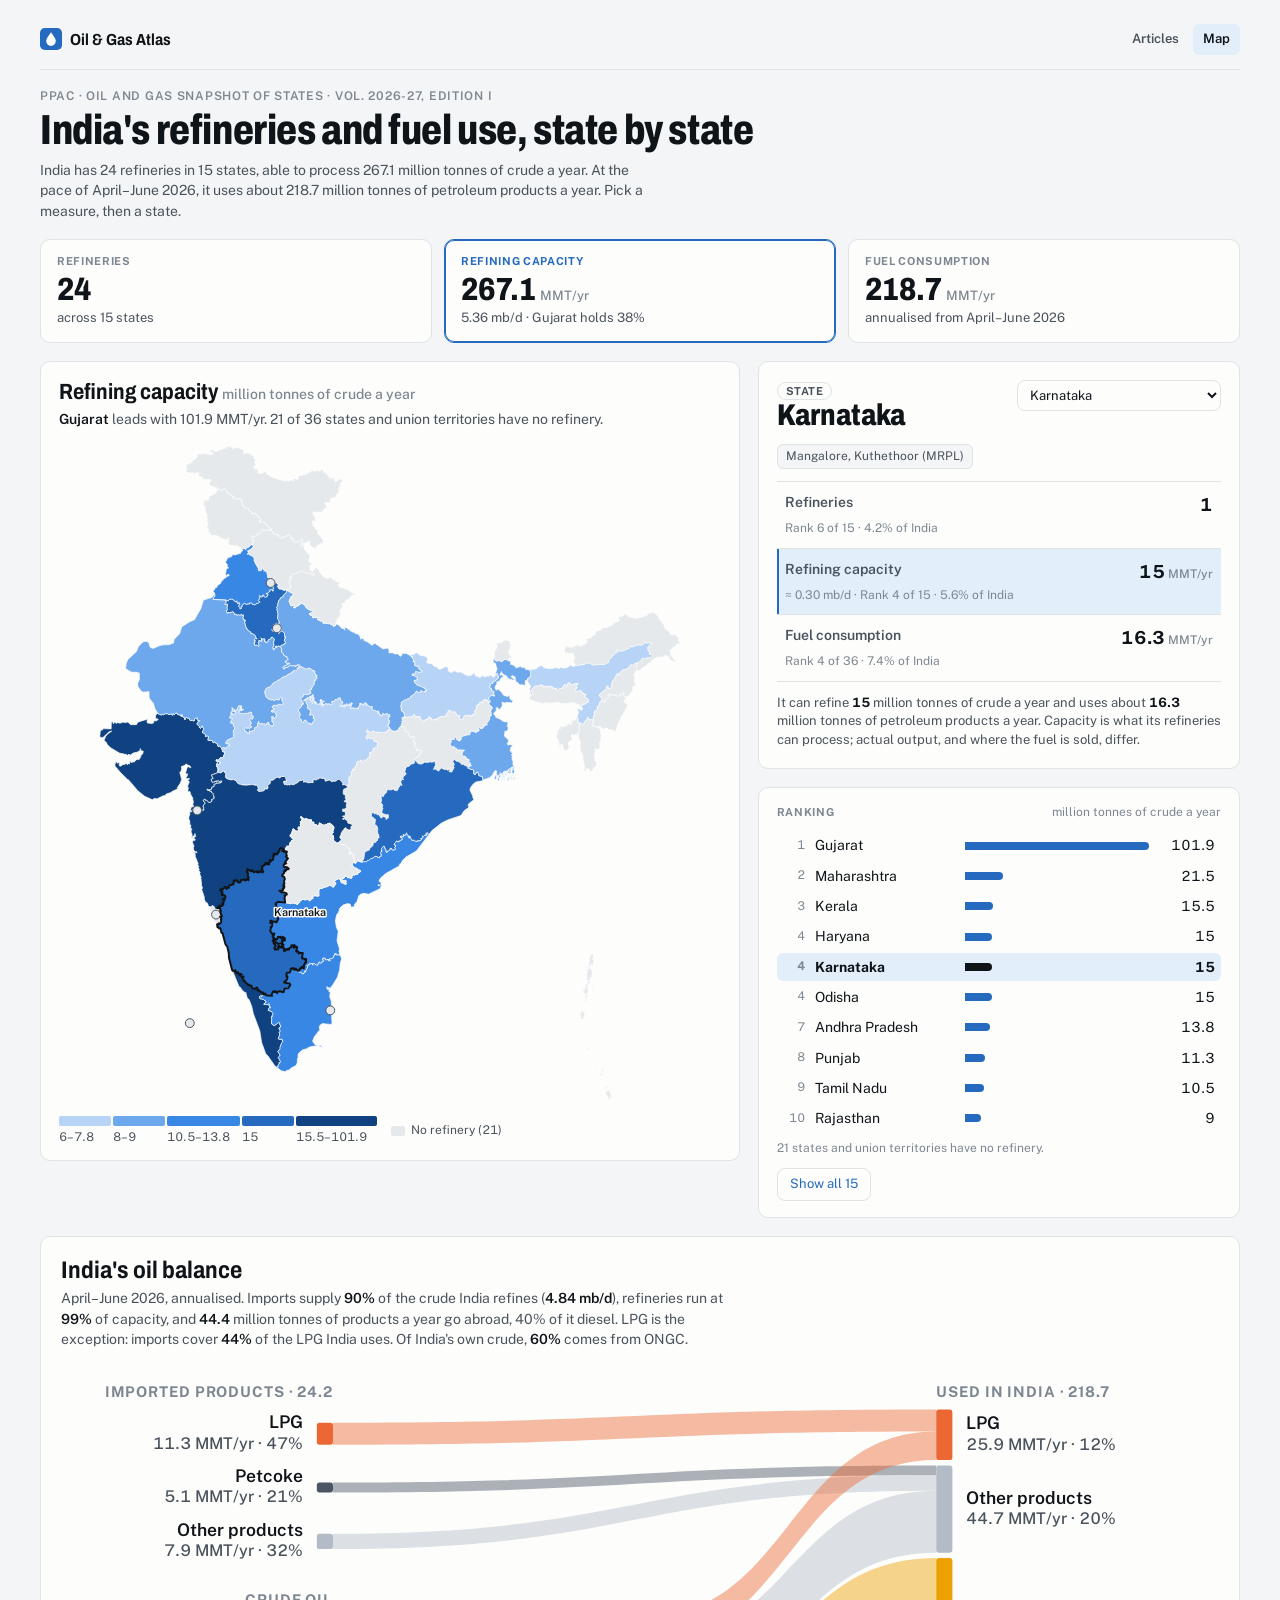
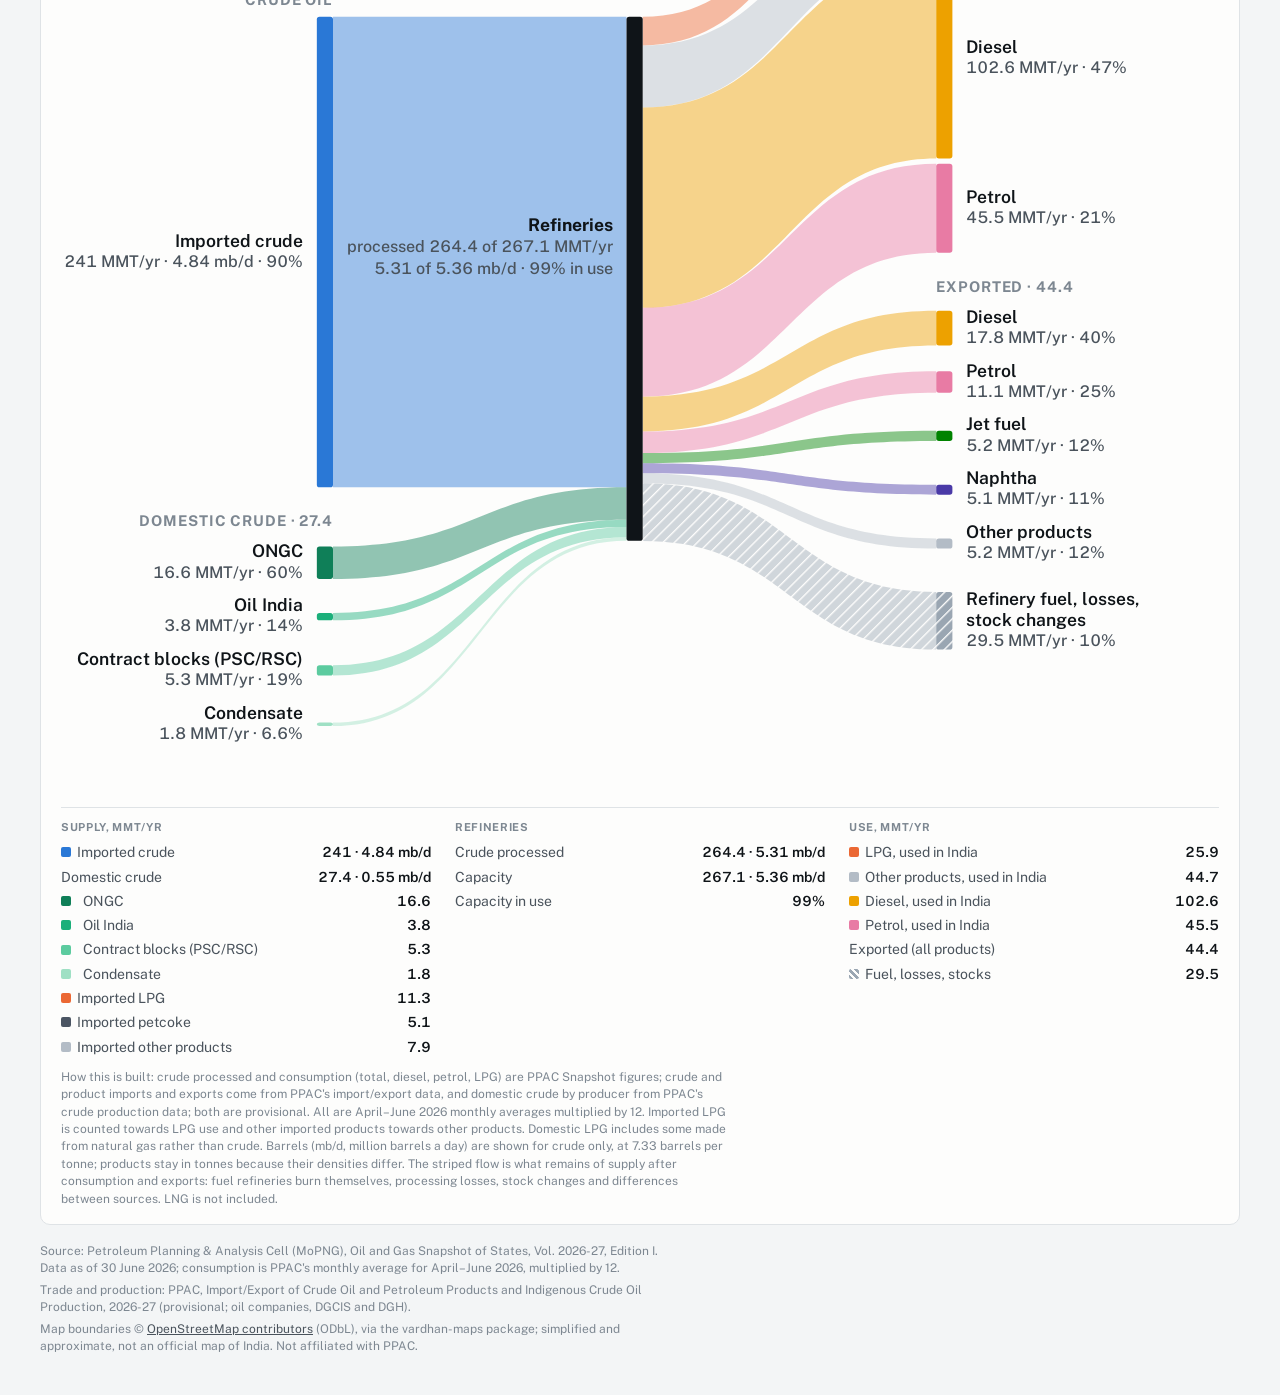
==== index.html @ 853ff4c4 "Menus show Articles and Map only; remove About page and full-page links Co-Authored-By: Claude Opus " ====
<!doctype html>
<html lang="en">
<head>
<meta charset="utf-8">
<meta name="viewport" content="width=device-width, initial-scale=1, viewport-fit=cover">
<title>India Oil &amp; Gas Atlas</title>
<meta name="description" content="Where India refines its crude oil and where the fuel is used: refineries, refining capacity and petroleum consumption for every state, on one interactive map.">
<meta property="og:title" content="India Oil &amp; Gas Atlas">
<meta property="og:description" content="India's refineries, refining capacity and fuel consumption, state by state.">
<meta property="og:type" content="website">
<meta property="og:image" content="https://sand7888.github.io/india-oil-gas-atlas/images/card-atlas.png">
<meta name="twitter:card" content="summary_large_image">
<meta name="robots" content="noindex, nofollow">
<link rel="icon" href="data:image/svg+xml,%3Csvg xmlns='http://www.w3.org/2000/svg' viewBox='0 0 32 32'%3E%3Crect width='32' height='32' rx='7' fill='%23256abf'/%3E%3Cpath d='M16 6c-4 6-7 9.5-7 13a7 7 0 0 0 14 0c0-3.5-3-7-7-13z' fill='%23fff'/%3E%3C/svg%3E">
<link rel="preconnect" href="https://fonts.googleapis.com">
<link rel="preconnect" href="https://fonts.gstatic.com" crossorigin>
<link rel="stylesheet" href="https://fonts.googleapis.com/css2?family=Archivo:wdth,wght@75..100,500..800&family=Public+Sans:wght@400;500;600;700&display=swap">
<link rel="stylesheet" href="assets/site.css">
<style>
/* Layout: three measure tiles that switch the map; map on the left, state card and ranking on the right; one column on phones. */

.tiles { display: grid; grid-template-columns: repeat(3, minmax(0, 1fr)); gap: 12px; }
.tile { all: unset; box-sizing: border-box; cursor: pointer; display: flex; flex-direction: column; gap: 2px; padding: 14px 16px; background: var(--surface); border: 1px solid var(--line); border-radius: var(--radius); min-width: 0; transition: border-color .15s, box-shadow .15s; }
.tile:hover { border-color: var(--muted); }
.tile:focus-visible { outline: 2px solid var(--accent); outline-offset: 2px; }
.tile[aria-selected="true"] { border-color: var(--accent); box-shadow: inset 0 0 0 1px var(--accent); }
.tile .k { font-size: 11px; letter-spacing: .06em; text-transform: uppercase; color: var(--muted); font-weight: 700; }
.tile .v { font-family: var(--display); font-stretch: 85%; font-weight: 800; font-size: 32px; line-height: 1.1; color: var(--ink); }
.tile .v small { font-family: var(--body); font-size: 13px; font-weight: 500; color: var(--muted); margin-left: 4px; }
.tile .s { font-size: 13px; color: var(--ink-2); }
.tile[aria-selected="true"] .k { color: var(--accent); }
@media (max-width: 700px) {
  .tiles { gap: 8px; }
  .tile { padding: 10px; }
  .tile .k { font-size: 10px; letter-spacing: .04em; }
  .tile .v { font-size: 22px; }
  .tile .v small { display: block; margin: 0; font-size: 11px; }
  .tile .s { display: none; }
}

.grid { display: grid; gap: 18px; grid-template-columns: minmax(0, 1.45fr) minmax(0, 1fr); align-items: start; }
@media (max-width: 900px) { .grid { grid-template-columns: minmax(0, 1fr); } }
.side { display: flex; flex-direction: column; gap: 18px; min-width: 0; }
.card { background: var(--surface); border: 1px solid var(--line); border-radius: var(--radius); min-width: 0; }
.mapcard { padding: 18px 18px 14px; display: flex; flex-direction: column; gap: 10px; }

.maphead h2 { margin: 0; font-family: var(--display); font-stretch: 85%; font-weight: 700; font-size: 22px; line-height: 1.15; text-wrap: balance; }
.maphead .unit { color: var(--muted); font-family: var(--body); font-weight: 500; font-size: 14px; }
.maphead p { margin: 4px 0 0; color: var(--ink-2); }
.maphead p b { color: var(--ink); font-weight: 600; }

.mapwrap { position: relative; }
#map { display: block; width: 100%; height: auto; max-height: 74vh; margin: 0 auto; touch-action: manipulation; }
#map .st { stroke: var(--surface); stroke-width: .7; stroke-linejoin: round; cursor: pointer; transition: fill .25s; }
#map .st:focus { outline: none; }
#map .mk { stroke: var(--ink-2); stroke-width: 1; cursor: pointer; transition: fill .25s; }
#map .hit { fill: transparent; cursor: pointer; }
#map .hover { fill: none; stroke: var(--ink-2); stroke-width: 1.2; pointer-events: none; }
#map .sel { fill: none; stroke: var(--ink); stroke-width: 2; stroke-linejoin: round; pointer-events: none; }
#map .tag { font: 600 11px var(--body); fill: var(--ink); paint-order: stroke; stroke: var(--surface); stroke-width: 3px; stroke-linejoin: round; pointer-events: none; }
@media (prefers-reduced-motion: reduce) { #map .st, #map .mk, .bar i, .tile { transition: none !important; } }

.tip { position: absolute; z-index: 2; pointer-events: none; background: var(--surface); color: var(--ink); border: 1px solid var(--line); border-radius: 8px; padding: 8px 10px; box-shadow: 0 6px 20px rgba(0,0,0,.14); min-width: 150px; max-width: 250px; font-size: 13px; }
.tip b { display: block; font-weight: 700; }
.tip .v { font-size: 16px; font-weight: 600; font-variant-numeric: tabular-nums; }
.tip .v small { font-size: 12px; color: var(--muted); font-weight: 500; }
.tip .m { color: var(--ink-2); font-size: 12px; }

.legend { display: flex; flex-wrap: wrap; gap: 6px 14px; align-items: center; font-size: 12px; color: var(--ink-2); font-variant-numeric: tabular-nums; }
.legend .ramp { display: flex; gap: 2px; align-items: stretch; }
.legend .bin { display: flex; flex-direction: column; gap: 3px; min-width: 52px; flex: none; white-space: nowrap; }
.legend .bin span { padding-right: 10px; }
.legend .bin i, .legend .key i { display: block; height: 10px; border-radius: 2px; }
.legend .key { display: inline-flex; align-items: center; gap: 6px; }
.legend .key i { width: 14px; }

.statecard { padding: 18px; display: flex; flex-direction: column; gap: 12px; }
.statecard .top { display: flex; justify-content: space-between; align-items: flex-start; gap: 10px; }
.statecard h2 { margin: 0; font-family: var(--display); font-stretch: 80%; font-weight: 800; font-size: 30px; line-height: 1.05; text-wrap: balance; min-width: 0; }
.statecard select { font: inherit; font-size: 13px; color: var(--ink); background: var(--surface); border: 1px solid var(--line); border-radius: 8px; padding: 6px 8px; max-width: 46%; }
.statecard select:focus-visible { outline: 2px solid var(--accent); outline-offset: 2px; }
.chip { align-self: flex-start; font-size: 11px; font-weight: 700; letter-spacing: .05em; text-transform: uppercase; color: var(--ink-2); border: 1px solid var(--line); border-radius: 999px; padding: 2px 8px; }
.stats { display: flex; flex-direction: column; border-top: 1px solid var(--line); }
.stat { all: unset; box-sizing: border-box; cursor: pointer; display: grid; grid-template-columns: minmax(0, 1fr) auto; gap: 2px 12px; padding: 10px 8px; border-bottom: 1px solid var(--line); }
.stat:hover { background: var(--accent-soft); }
.stat:focus-visible { outline: 2px solid var(--accent); }
.stat.cur { background: var(--accent-soft); box-shadow: inset 2px 0 0 var(--accent); }
.stat .k { color: var(--ink-2); font-weight: 600; }
.stat .v { text-align: right; font-weight: 700; font-size: 18px; font-variant-numeric: tabular-nums; }
.stat .v small { font-size: 12px; color: var(--muted); font-weight: 500; margin-left: 3px; }
.stat .m { grid-column: 1 / -1; color: var(--muted); font-size: 12px; }
.refs { margin: 0; padding: 0; list-style: none; display: flex; flex-wrap: wrap; gap: 6px; }
.refs li { font-size: 12px; color: var(--ink-2); background: var(--bg); border: 1px solid var(--line); border-radius: 6px; padding: 3px 8px; }
.compare { margin: 0; color: var(--ink-2); font-size: 13px; }
.compare b { color: var(--ink); font-variant-numeric: tabular-nums; }

.rankcard { padding: 16px 18px; }
.rankcard h3 { margin: 0; font-size: 11px; letter-spacing: .06em; text-transform: uppercase; color: var(--muted); font-weight: 700; }
.rankhead { display: flex; justify-content: space-between; align-items: baseline; gap: 12px; margin-bottom: 10px; }
.rankhead span { font-size: 12px; color: var(--muted); }
#rank { list-style: none; margin: 0; padding: 0; display: flex; flex-direction: column; gap: 2px; }
#rank button { all: unset; box-sizing: border-box; width: 100%; display: grid; grid-template-columns: 22px minmax(80px, 140px) minmax(0, 1fr) auto; gap: 10px; align-items: center; padding: 4px 6px; border-radius: 6px; cursor: pointer; font-variant-numeric: tabular-nums; }
#rank button:hover { background: var(--accent-soft); }
#rank button:focus-visible { outline: 2px solid var(--accent); }
#rank .n { color: var(--muted); font-size: 12px; text-align: right; }
#rank .nm { overflow: hidden; text-overflow: ellipsis; white-space: nowrap; }
#rank .val { text-align: right; min-width: 56px; }
#rank .bar { height: 8px; position: relative; }
#rank .bar i { position: absolute; left: 0; top: 0; bottom: 0; background: var(--accent); border-radius: 0 4px 4px 0; transition: width .3s; }
#rank .on { background: var(--accent-soft); font-weight: 700; }
#rank .on .bar i { background: var(--ink); }
.ranknote { margin: 8px 0 0; font-size: 12px; color: var(--muted); }
.more { margin-top: 10px; font: inherit; font-size: 13px; color: var(--accent); background: none; border: 1px solid var(--line); border-radius: 8px; padding: 6px 12px; cursor: pointer; }
.more:hover { background: var(--accent-soft); }
html.static .grid { grid-template-columns: minmax(0, 1.5fr) minmax(0, 1fr); }
html.static #map { max-height: 640px; }
/* Images carry the chart only; the explanation goes in the post. */
html.static .balnums, html.static .balnote, html.static #ballead, html.static #msub, html.static .ranknote { display: none !important; }

.balance { padding: 20px 20px 16px; display: flex; flex-direction: column; gap: 12px; }
.balance h2 { margin: 0; font-family: var(--display); font-stretch: 85%; font-weight: 700; font-size: 24px; line-height: 1.15; text-wrap: balance; }
.balance .lead { margin: 4px 0 0; color: var(--ink-2); max-width: 75ch; }
.balance .lead b { color: var(--ink); font-weight: 600; }
.sankeywrap { position: relative; overflow-x: auto; -webkit-overflow-scrolling: touch; }
#sankey { display: block; width: 100%; min-width: 760px; height: auto; }
#sankey .link { fill-opacity: var(--link-op); transition: fill-opacity .15s; cursor: default; }
#sankey .link.dim { fill-opacity: .12; }
#sankey .link.on { fill-opacity: .85; }
#sankey .lbl { font: 600 13px var(--body); fill: var(--ink); }
#sankey .val { font: 500 12px var(--body); fill: var(--ink-2); font-variant-numeric: tabular-nums; }
#sankey .ref { font: 700 13px var(--body); fill: var(--ink); }
#sankey .grp { font: 700 11px var(--body); letter-spacing: .06em; fill: var(--muted); text-transform: uppercase; }
@media (prefers-reduced-motion: reduce) { #sankey .link { transition: none; } }
.scrollhint { display: none; font-size: 12px; color: var(--muted); margin: 0; }
@media (max-width: 720px) { .scrollhint { display: block; } }
.balnums { display: grid; grid-template-columns: repeat(3, minmax(0, 1fr)); gap: 12px 24px; margin: 0; padding-top: 12px; border-top: 1px solid var(--line); }
@media (max-width: 700px) { .balnums { grid-template-columns: minmax(0, 1fr); } }
.balnums h3 { margin: 0 0 6px; font-size: 11px; letter-spacing: .06em; text-transform: uppercase; color: var(--muted); font-weight: 700; }
.balnums dl { margin: 0; display: grid; grid-template-columns: minmax(0, 1fr) auto; gap: 4px 12px; font-variant-numeric: tabular-nums; }
.balnums dt { color: var(--ink-2); display: flex; align-items: center; gap: 6px; }
.balnums dt i { width: 10px; height: 10px; border-radius: 2px; flex: none; }
.balnums dt i.striped { background: repeating-linear-gradient(45deg, var(--flow) 0 3px, var(--surface) 3px 5px); }
.balnums dd { margin: 0; text-align: right; font-weight: 600; }
.balnote { margin: 0; font-size: 12px; color: var(--muted); max-width: 95ch; }
</style>
</head>
<body>
<div class="page">
  <nav class="site-nav" aria-label="Site">
    <a class="brand" href="./"><svg viewBox="0 0 32 32" aria-hidden="true"><rect width="32" height="32" rx="7" fill="var(--accent)"/><path d="M16 6c-4 6-7 9.5-7 13a7 7 0 0 0 14 0c0-3.5-3-7-7-13z" fill="var(--surface)"/></svg>Oil &amp; Gas Atlas</a>
    <div class="links"><a href="posts/">Articles</a><a href="./" aria-current="page">Map</a></div>
  </nav>

  <header>
    <p class="eyebrow">PPAC · Oil and Gas Snapshot of States · Vol. 2026-27, Edition I</p>
    <h1>India's refineries and fuel use, state by state</h1>
    <p class="lede" id="lede"></p>
  </header>

  <div class="tiles" role="tablist" aria-label="Measure" id="tiles" data-embed="map-tiles"></div>

  <div class="grid">
    <section class="card mapcard" aria-label="Map" data-embed="map">
      <div class="maphead"><h2 id="mtitle"></h2><p id="msub"></p></div>
      <div class="mapwrap" id="mapwrap">
        <svg id="map" role="img" aria-label="Map of India by state"></svg>
        <div class="tip" id="tip" hidden></div>
      </div>
      <div class="legend" id="legend"></div>
    </section>

    <div class="side">
      <section class="card statecard" id="statecard" aria-live="polite"></section>
      <section class="card rankcard" aria-label="Ranking" data-embed="map">
        <div class="rankhead"><h3>Ranking</h3><span id="rankunit"></span></div>
        <ol id="rank"></ol>
        <p class="ranknote" id="ranknote" hidden></p>
        <button class="more" id="more" type="button"></button>
      </section>
    </div>
  </div>

  <section class="card balance" aria-labelledby="bal-h" data-embed="balance">
    <div>
      <h2 id="bal-h">India's oil balance</h2>
      <p class="lead" id="ballead"></p>
    </div>
    <p class="scrollhint">Swipe sideways to see the whole chart.</p>
    <div class="sankeywrap" id="sankeywrap">
      <svg id="sankey" role="img" aria-labelledby="bal-h ballead"></svg>
      <div class="tip" id="stip" hidden></div>
    </div>
    <div class="balnums" id="balnums"></div>
    <p class="balnote" id="balnote"></p>
  </section>

  <footer>
    <span id="src"></span>
    <span id="tradesrc"></span>
    <span>Map boundaries © <a href="https://www.openstreetmap.org/copyright" target="_blank" rel="noopener">OpenStreetMap contributors</a> (ODbL), via the vardhan-maps package; simplified and approximate, not an official map of India. Not affiliated with PPAC.</span>
  </footer>
</div>

<script src="assets/embed.js"></script>
<script>
const DATA = {"edition":{"label":"Vol. 2026-27, Edition I","period":"April\u2013June 2026","asOf":"30 June 2026"},"regions":{"India":{"level":"Country","values":{"2.01":24.0,"2.02":267.1,"6.05":18228.1}},"Andhra Pradesh":{"level":"State","values":{"2.01":2.0,"2.02":13.8,"6.05":718.7}},"Arunachal Pradesh":{"level":"State","values":{"2.01":0.0,"2.02":0.0,"6.05":34.7}},"Assam":{"level":"State","values":{"2.01":4.0,"2.02":7.6,"6.05":241.0}},"Bihar":{"level":"State","values":{"2.01":1.0,"2.02":6.0,"6.05":554.0}},"Chhattisgarh":{"level":"State","values":{"2.01":0.0,"2.02":0.0,"6.05":376.6}},"Goa":{"level":"State","values":{"2.01":0.0,"2.02":0.0,"6.05":64.7}},"Gujarat":{"level":"State","values":{"2.01":4.0,"2.02":101.9,"6.05":2105.7}},"Haryana":{"level":"State","values":{"2.01":1.0,"2.02":15.0,"6.05":844.9}},"Himachal Pradesh":{"level":"State","values":{"2.01":0.0,"2.02":0.0,"6.05":163.4}},"Jharkhand":{"level":"State","values":{"2.01":0.0,"2.02":0.0,"6.05":343.7}},"Karnataka":{"level":"State","values":{"2.01":1.0,"2.02":15.0,"6.05":1355.1}},"Kerala":{"level":"State","values":{"2.01":1.0,"2.02":15.5,"6.05":557.3}},"Madhya Pradesh":{"level":"State","values":{"2.01":1.0,"2.02":7.8,"6.05":847.1}},"Maharashtra":{"level":"State","values":{"2.01":2.0,"2.02":21.5,"6.05":2066.3}},"Manipur":{"level":"State","values":{"2.01":0.0,"2.02":0.0,"6.05":22.6}},"Meghalaya":{"level":"State","values":{"2.01":0.0,"2.02":0.0,"6.05":51.0}},"Mizoram":{"level":"State","values":{"2.01":0.0,"2.02":0.0,"6.05":20.1}},"Nagaland":{"level":"State","values":{"2.01":0.0,"2.02":0.0,"6.05":19.2}},"Odisha":{"level":"State","values":{"2.01":1.0,"2.02":15.0,"6.05":629.6}},"Punjab":{"level":"State","values":{"2.01":1.0,"2.02":11.3,"6.05":625.1}},"Rajasthan":{"level":"State","values":{"2.01":1.0,"2.02":9.0,"6.05":993.1}},"Sikkim":{"level":"State","values":{"2.01":0.0,"2.02":0.0,"6.05":13.3}},"Tamil Nadu":{"level":"State","values":{"2.01":2.0,"2.02":10.5,"6.05":1314.1}},"Telangana":{"level":"State","values":{"2.01":0.0,"2.02":0.0,"6.05":669.9}},"Tripura":{"level":"State","values":{"2.01":0.0,"2.02":0.0,"6.05":21.2}},"Uttar Pradesh":{"level":"State","values":{"2.01":1.0,"2.02":8.0,"6.05":1882.9}},"Uttarakhand":{"level":"State","values":{"2.01":0.0,"2.02":0.0,"6.05":173.7}},"West Bengal":{"level":"State","values":{"2.01":1.0,"2.02":8.0,"6.05":769.4}},"Andaman & Nicobar Islands":{"level":"UT","values":{"2.01":0.0,"2.02":0.0,"6.05":20.4}},"Chandigarh":{"level":"UT","values":{"2.01":0.0,"2.02":0.0,"6.05":44.7}},"Delhi":{"level":"UT","values":{"2.01":0.0,"2.02":0.0,"6.05":396.5}},"Dadra & Nagar Haveli and Daman & Diu":{"level":"UT","values":{"2.01":0.0,"2.02":0.0,"6.05":38.0}},"Jammu & Kashmir":{"level":"UT","values":{"2.01":0.0,"2.02":0.0,"6.05":151.4}},"Ladakh":{"level":"UT","values":{"2.01":0.0,"2.02":0.0,"6.05":19.3}},"Lakshadweep":{"level":"UT","values":{"2.01":0.0,"2.02":0.0,"6.05":1.9}},"Puducherry":{"level":"UT","values":{"2.01":0.0,"2.02":0.0,"6.05":77.3}}},"refineries":{"Andhra Pradesh":["Vizag (HPCL)","Tatipaka (ONGC)"],"Assam":["Numaligarh","Guwahati (IOCL)","Bongaigaon (IOCL)","Digboi (IOCL)"],"Bihar":["Barauni (IOCL)"],"Gujarat":["Jamnagar DTA (RIL)","Jamnagar SEZ (RIL)","Jawahar Nagar, Koyali (IOCL)","Vadinar (NEL)"],"Haryana":["Panipat (IOCL)"],"Karnataka":["Mangalore, Kuthethoor (MRPL)"],"Kerala":["Kochi (BPCL)"],"Madhya Pradesh":["Bina (BPCL)"],"Maharashtra":["BPCL refinery","HPCL refinery"],"Odisha":["Paradeep (IOCL)"],"Punjab":["Guru Gobind Singh (HMEL)"],"Rajasthan":["Barmer (HPCL)"],"Tamil Nadu":["Chennai (CPCL)","Muttam Narimanam (CPCL)"],"Uttar Pradesh":["Mathura (IOCL)"],"West Bengal":["Haldia (IOCL)"]},"balance":{"bblPerTonne":7.33,"crudeImports":241.0,"domesticCrude":27.4,"domestic":[{"id":"d1","label":"ONGC","v":16.57},{"id":"d2","label":"Oil India","v":3.78},{"id":"d3","label":"Contract blocks (PSC/RSC)","v":5.25},{"id":"d4","label":"Condensate","v":1.8}],"processed":264.35,"capacity":267.1,"productImports":24.2,"productExports":44.37,"consumption":218.74,"other":29.49,"imports":[{"id":"lpg","label":"LPG","v":11.28},{"id":"petcoke","label":"Petcoke","v":5.07},{"id":"other","label":"Other products","v":7.85}],"used":[{"id":"lpg","label":"LPG","v":25.92,"fromImports":11.28},{"id":"other","label":"Other products","v":44.69,"fromImports":12.91},{"id":"diesel","label":"Diesel","v":102.62,"fromImports":0},{"id":"petrol","label":"Petrol","v":45.51,"fromImports":0}],"exports":[{"id":"diesel","label":"Diesel","v":17.8},{"id":"petrol","label":"Petrol","v":11.08},{"id":"jet","label":"Jet fuel","v":5.24},{"id":"naphtha","label":"Naphtha","v":5.08},{"id":"other","label":"Other products","v":5.17}]}};
const GEO = {"w":600,"h":675,"states":[{"name":"Andaman & Nicobar Islands","code":"IN-AN","d":"M500.3,539.0L500.2,540.6L499.2,541.3L499.7,542.0L499.5,547.5L499.9,548.0L502.2,548.0L503.5,547.5L502.0,545.1L503.5,545.5L503.2,544.9L503.9,545.7L504.7,544.4L504.2,544.1L504.8,543.9L505.2,539.1L503.5,534.3L503.0,535.3L501.6,535.0L500.3,536.9L500.1,536.3ZM504.0,521.5L503.0,522.4L503.2,523.3L502.4,523.8L502.9,524.4L502.0,525.9L502.6,527.2L501.7,529.4L502.5,529.7L501.7,529.9L501.3,532.3L502.0,532.4L501.4,534.6L502.4,535.4L503.0,535.3L502.6,534.3L503.2,533.1L503.5,532.8L503.8,533.9L504.3,533.4L503.6,532.2L504.3,531.1L504.8,532.4L506.0,531.6L506.9,526.8L505.8,526.7L505.7,525.7L504.6,525.2L506.2,525.2L506.9,524.0L506.2,523.4L506.1,520.1L505.8,520.8L505.3,520.2L505.3,521.1L503.9,521.0ZM500.6,560.7L501.3,556.2L499.8,556.0L500.6,554.6L500.3,553.7L500.8,554.1L501.2,553.6L500.2,552.7L500.7,550.7L499.6,551.0L499.5,549.3L498.0,552.3L497.7,557.4L496.7,555.7L495.8,557.9L496.5,558.6L496.7,561.2L497.3,560.8L497.7,562.6L498.4,562.5L497.7,562.9L497.9,564.1L498.4,563.9L498.4,565.0L499.7,566.0L500.7,561.9L499.9,561.5L499.3,563.3L498.7,562.2L499.7,561.8L499.4,560.6L500.3,561.3ZM522.7,659.2L522.6,658.6L521.4,659.6L519.4,659.8L518.8,661.2L519.2,661.4L518.9,663.7L519.7,663.6L520.7,665.8L521.5,666.0L521.2,666.9L522.2,669.2L522.7,667.9L523.7,668.0L523.6,666.0L524.6,664.9L523.4,662.0L523.3,659.4ZM494.6,579.4L493.8,581.0L492.9,581.2L493.9,584.9L493.1,586.5L495.8,587.1L496.9,585.7L496.4,584.6L497.5,583.4L497.3,581.1L495.9,578.7ZM500.6,552.9L501.4,552.8L502.5,550.3L503.1,550.3L503.0,548.0L501.0,547.7L501.2,548.3L500.5,548.6ZM512.2,643.7L512.7,642.9L512.7,644.4L515.1,644.4L513.2,641.5L512.1,642.1ZM520.7,656.0L519.9,654.2L519.9,655.6L518.3,655.8L518.6,658.6ZM501.0,617.4L502.2,616.6L501.0,614.6L500.9,615.4L500.0,615.5L499.9,616.7L500.2,617.4ZM515.7,638.4L516.5,637.8L516.0,636.9L514.8,638.2L515.3,640.9L515.9,640.1L516.4,640.5L515.3,641.1L515.6,642.1L516.7,640.4ZM497.3,568.2L497.6,568.9L499.3,568.3L498.5,567.6L499.2,566.9L498.2,565.1L498.0,567.5ZM500.0,534.9L499.9,533.2L499.4,532.9L498.9,533.6L498.9,537.5ZM506.6,556.8L505.7,554.2L504.9,553.5L504.1,554.7L505.6,555.7L506.2,557.1ZM509.7,637.4L508.1,636.0L508.4,634.5L507.6,634.5L507.7,636.8L509.3,637.8ZM507.3,552.6L506.9,550.0L506.3,551.7ZM490.7,565.1L490.9,563.7L489.7,563.4L489.6,564.7ZM516.2,642.8L517.2,643.6L516.9,641.5L516.7,642.3L516.3,641.5L515.7,642.2ZM506.4,553.5L506.1,550.9L505.6,552.2Z","c":[510.4,593.6],"area":270.1},{"name":"Andhra Pradesh","code":"IN-AP","d":"M311.3,429.0L313.5,425.5L316.5,422.6L327.0,416.5L339.8,399.8L338.6,399.0L338.8,398.1L336.4,398.6L337.9,399.9L336.3,401.0L336.2,399.9L334.8,400.5L334.1,401.8L332.9,401.1L333.5,402.1L333.3,403.3L332.1,403.6L332.3,404.2L331.7,403.8L332.0,404.6L331.2,403.9L331.4,405.9L326.2,406.9L325.2,405.6L322.3,405.6L320.3,401.1L319.3,401.8L320.2,403.4L319.5,403.2L318.6,401.4L319.0,401.1L318.4,401.0L316.9,398.0L316.1,400.3L315.4,399.8L315.1,401.3L313.7,399.5L313.6,402.5L312.4,401.3L310.6,401.6L310.9,403.0L311.4,402.2L312.1,403.0L311.4,402.8L312.7,404.3L312.5,405.0L310.0,406.0L309.8,406.7L308.8,406.5L308.6,407.4L307.1,406.2L304.6,409.3L304.3,410.1L305.4,410.3L305.2,411.5L306.2,411.5L304.7,413.4L305.7,414.0L305.4,415.1L303.1,415.6L302.1,415.2L302.2,414.1L300.4,413.6L299.8,416.0L297.1,416.8L297.0,418.2L295.9,416.5L296.7,415.5L295.1,414.6L295.5,413.6L294.6,413.2L294.9,412.2L293.9,411.4L291.5,414.2L291.9,415.4L291.0,416.3L292.0,416.2L292.1,416.9L291.1,417.3L290.5,418.9L291.7,420.2L291.0,420.2L291.1,422.1L289.7,422.2L289.5,423.5L287.8,423.0L287.6,422.3L284.8,421.9L283.4,423.4L280.4,424.4L278.6,426.1L277.5,425.9L276.5,427.3L274.0,427.5L273.6,426.9L271.9,427.9L267.3,426.6L265.8,427.5L266.2,428.4L265.2,429.2L263.5,428.2L262.0,428.8L262.3,431.0L261.2,432.1L263.4,432.2L264.5,433.9L266.0,434.2L266.6,433.7L267.0,435.1L270.3,436.3L270.6,437.1L269.6,438.3L267.9,438.2L267.5,440.2L265.2,440.3L264.7,441.1L262.4,440.5L262.5,441.8L261.6,441.7L261.6,443.7L260.9,444.4L258.8,443.5L257.1,443.7L257.4,443.1L255.6,441.9L254.3,442.6L253.3,444.6L252.2,443.3L251.7,443.8L252.1,444.9L251.2,445.8L253.9,446.8L254.7,446.1L256.1,447.0L255.3,448.9L256.3,449.8L255.4,450.3L253.3,449.7L251.7,448.2L252.1,448.6L251.6,449.3L250.4,447.9L249.8,445.3L248.2,445.0L247.9,444.3L246.8,445.5L245.0,445.9L244.3,447.1L243.9,448.2L244.9,448.5L245.3,449.7L243.2,453.1L242.1,453.2L241.5,451.9L240.2,452.0L239.4,451.1L236.6,452.7L232.8,453.6L232.2,454.4L229.0,454.7L228.1,456.5L228.2,462.1L227.0,462.5L224.0,461.8L221.9,463.1L222.2,464.8L221.7,465.2L221.2,464.0L220.5,463.9L220.6,465.4L219.5,466.7L218.5,466.9L216.3,465.2L214.8,466.2L211.9,465.5L210.0,466.8L208.9,466.6L208.8,468.5L207.4,469.1L207.2,470.2L206.4,470.7L205.4,470.6L204.3,469.1L203.9,470.1L201.5,469.2L199.7,469.9L188.6,467.9L185.0,469.1L184.1,470.7L184.9,470.9L184.5,472.8L186.2,474.4L186.0,475.2L185.2,474.6L184.2,475.1L184.2,478.0L183.1,478.1L184.8,481.8L185.8,481.7L186.9,483.1L186.1,484.0L187.0,485.2L185.2,488.9L184.5,488.8L184.6,488.3L181.1,488.3L180.3,487.2L179.1,487.3L178.9,489.5L180.9,489.7L180.9,490.3L180.6,493.1L179.2,493.7L179.6,494.6L178.8,497.7L180.9,500.5L183.1,500.2L182.4,502.1L181.9,501.7L181.3,502.3L181.2,503.3L182.7,504.4L182.0,504.9L182.4,505.5L185.6,506.1L186.4,503.4L188.5,503.9L189.3,503.4L189.3,504.7L190.9,504.8L191.5,506.5L192.0,505.9L191.1,504.1L191.8,503.5L192.6,504.7L193.6,504.8L194.0,506.9L193.7,507.4L191.5,507.0L190.6,508.0L190.6,508.6L191.6,508.2L190.2,510.2L191.4,510.5L191.2,511.4L192.4,511.4L191.6,513.3L190.6,512.7L191.0,511.9L190.0,510.2L186.4,510.8L186.1,509.8L184.2,509.6L184.0,507.0L182.5,506.5L181.4,507.2L181.3,507.8L183.1,509.1L182.2,510.2L184.4,512.3L183.1,514.6L183.5,516.4L184.1,515.7L184.9,516.4L187.0,516.1L187.0,514.6L186.1,514.0L187.0,513.8L187.3,512.5L187.6,513.8L188.3,512.9L188.7,514.2L189.8,513.8L190.1,514.5L192.3,514.3L192.1,515.2L192.9,515.0L192.7,517.8L193.5,517.6L193.3,517.1L194.2,517.6L194.1,516.2L194.8,516.9L196.3,516.6L196.0,516.0L196.7,515.6L198.0,516.5L198.0,515.2L200.4,513.7L200.2,512.1L201.6,512.1L202.2,512.9L203.4,511.8L202.7,514.6L203.7,513.6L204.6,513.9L204.7,513.1L206.0,513.8L206.2,515.5L205.5,516.5L206.1,517.1L205.0,517.9L205.4,518.6L206.8,518.3L207.8,519.0L207.6,520.4L208.5,519.6L211.8,519.9L211.0,524.8L211.9,525.2L211.3,525.5L213.4,525.7L214.4,526.9L215.1,525.9L215.5,526.6L214.8,528.3L215.4,529.1L214.1,529.8L214.5,530.4L213.0,531.8L213.1,533.3L212.0,533.9L213.1,534.8L213.0,535.6L212.6,534.6L211.5,534.8L210.8,534.1L210.0,535.8L208.8,535.7L208.5,538.6L207.7,539.4L209.2,539.2L211.3,540.9L213.0,540.9L213.1,539.8L214.1,539.0L213.6,538.2L214.9,539.3L214.9,538.1L216.9,534.2L216.2,532.9L216.9,532.0L217.9,532.4L218.1,531.2L221.6,530.6L221.6,532.0L222.5,532.0L221.9,531.7L222.3,530.9L223.7,530.8L225.4,532.2L227.1,532.3L227.4,530.9L228.5,530.4L228.0,529.5L228.5,529.0L230.0,530.4L231.1,530.0L231.3,528.6L232.6,528.6L232.9,527.5L232.0,526.9L232.8,526.1L231.5,526.0L232.6,525.0L234.6,525.3L234.6,526.7L235.5,527.1L237.6,526.3L237.6,527.4L239.0,528.2L239.8,527.8L238.5,526.5L239.1,525.8L239.7,526.3L242.6,525.0L243.4,522.5L244.9,521.9L244.0,520.8L245.6,520.7L245.5,522.0L246.7,521.7L248.8,522.4L249.3,520.4L248.6,518.4L249.0,515.7L246.5,507.4L247.8,498.0L245.9,493.9L244.9,487.2L246.1,481.5L248.1,478.6L249.4,474.4L252.6,471.4L257.2,469.8L260.1,470.5L260.3,472.8L259.4,471.3L260.6,473.3L262.8,473.2L264.4,472.2L264.2,470.8L266.9,467.6L268.5,462.2L270.2,460.5L273.8,459.4L278.6,460.3L290.2,454.7L291.6,451.2L291.0,450.7L291.3,448.5L289.6,447.9L289.1,446.6L290.6,444.0L295.9,439.3L308.6,432.3L310.3,430.5L309.6,429.7L310.5,430.2Z","c":[246.5,470.9],"area":6055.6},{"name":"Arunachal Pradesh","code":"IN-AR","d":"M511.1,192.6L508.6,195.0L508.5,196.8L504.5,199.1L504.2,200.3L499.1,201.5L498.7,203.1L500.2,203.6L500.1,205.2L495.5,208.0L494.6,209.3L493.9,208.4L492.0,209.2L491.3,207.6L490.4,207.2L486.6,209.6L485.0,209.6L483.9,211.0L482.9,210.8L482.0,209.4L481.0,209.8L478.5,208.5L476.7,208.6L477.7,208.7L478.3,209.8L478.0,211.3L476.6,212.8L477.0,214.5L478.4,216.1L479.3,215.6L480.9,216.5L485.8,216.2L486.7,219.5L488.0,220.5L486.2,221.0L486.9,221.6L485.9,224.2L487.8,227.3L487.7,228.9L497.2,227.5L498.4,226.9L498.7,225.8L503.0,226.5L505.9,228.4L518.8,227.3L522.4,225.0L521.8,223.3L528.8,216.2L531.0,215.1L529.9,213.3L530.8,212.6L531.2,213.7L532.8,214.0L534.4,213.5L534.9,214.4L542.4,211.3L543.8,209.5L545.8,209.7L552.0,207.6L553.5,208.2L556.3,207.4L558.0,205.8L562.4,205.4L565.3,205.6L561.0,210.8L561.7,211.8L561.5,213.0L563.5,214.7L562.8,217.4L563.6,217.1L563.6,217.9L564.1,217.1L565.3,217.3L566.2,218.7L563.8,221.1L561.9,220.4L557.9,221.8L556.1,220.9L555.0,222.0L554.9,223.8L553.0,224.4L550.8,226.1L549.7,225.9L550.5,228.8L549.5,229.8L550.7,231.4L550.0,232.6L551.0,234.2L554.5,233.2L556.0,230.8L556.7,230.2L557.9,230.8L559.2,228.7L560.8,228.9L561.9,226.3L564.8,225.5L566.4,222.7L570.5,220.5L575.1,219.9L576.5,220.4L578.1,218.6L580.1,218.5L582.0,219.1L583.7,221.0L583.1,222.0L583.5,222.7L585.7,223.2L587.5,224.7L588.8,224.6L589.3,223.9L584.1,216.7L584.8,215.5L583.9,213.2L585.8,212.0L586.5,210.4L587.8,210.6L590.9,207.0L592.1,206.6L593.3,207.5L593.7,207.1L593.3,205.5L594.0,204.5L593.2,203.3L592.3,203.4L593.3,200.3L588.6,196.9L587.6,196.7L586.4,197.8L584.5,197.1L583.2,194.2L581.2,193.4L580.3,191.4L579.8,191.9L578.9,191.2L578.6,188.7L577.5,187.6L577.8,186.9L576.5,185.9L576.5,184.3L574.9,184.2L574.7,182.7L573.3,182.0L573.3,181.1L572.1,180.2L572.4,179.2L571.3,177.5L569.7,176.9L567.8,174.9L565.3,174.7L563.5,176.0L562.2,175.3L560.6,176.4L560.8,178.0L560.1,178.4L558.0,177.7L557.8,178.8L556.0,178.7L556.0,180.2L555.1,179.9L554.5,178.7L554.1,180.1L552.0,179.8L551.1,181.3L550.1,180.5L547.9,180.8L547.8,179.8L545.8,179.1L546.2,180.1L543.5,179.0L541.9,179.3L541.9,178.4L540.8,177.9L539.6,176.0L536.5,178.1L531.6,179.6L531.3,180.9L533.1,182.3L530.9,184.4L529.3,184.3L526.9,185.7L526.1,187.4L525.1,186.9L524.1,188.6L521.5,188.7L519.9,190.2L516.1,190.0L513.4,193.2L512.2,193.4Z","c":[544.0,206.9],"area":3356.6},{"name":"Assam","code":"IN-AS","d":"M439.6,245.1L441.1,246.6L440.6,247.7L441.3,247.5L441.6,248.7L441.8,248.2L442.6,248.9L441.7,249.7L442.9,249.7L441.5,252.5L442.8,256.8L442.2,260.2L442.7,258.3L445.6,257.1L443.0,254.1L443.9,254.0L444.1,252.3L445.2,252.0L445.3,251.1L447.5,249.4L450.7,249.4L453.2,248.2L455.2,248.6L455.9,249.6L455.5,250.8L456.9,249.4L457.7,249.8L457.6,250.7L459.6,249.5L460.6,250.5L461.4,249.5L462.9,249.6L463.6,250.4L464.2,249.7L464.6,251.0L465.9,250.9L465.4,252.4L469.3,251.6L468.9,253.3L469.8,254.5L472.1,252.0L476.0,251.3L474.9,251.2L477.0,247.8L478.0,248.0L478.2,249.3L477.6,249.9L478.8,250.6L479.8,249.5L480.0,247.2L481.9,245.9L483.0,246.4L482.8,247.6L483.8,248.6L488.9,246.8L491.1,247.0L488.5,249.7L488.5,250.4L490.0,250.5L488.5,252.5L488.6,255.6L493.2,253.9L494.4,254.6L495.6,256.9L496.6,256.9L497.0,258.2L498.6,257.4L498.4,258.7L496.8,260.2L497.5,260.1L497.6,261.3L498.6,260.9L501.2,263.1L500.8,265.0L501.6,265.6L498.8,266.5L498.0,267.9L496.0,267.3L496.3,268.2L495.1,268.1L493.9,270.5L493.9,271.1L494.9,271.1L494.5,271.7L495.3,271.5L495.2,273.4L493.5,273.7L491.4,272.2L490.1,272.5L491.4,276.1L489.8,281.2L491.0,283.7L489.8,286.8L493.9,286.7L493.9,288.0L494.8,289.2L496.2,288.3L496.5,286.8L497.7,286.7L497.9,285.0L499.6,283.9L500.7,280.8L502.1,284.0L503.7,283.2L504.7,283.7L506.4,283.2L506.7,279.7L507.7,279.5L507.0,279.1L507.7,277.4L507.0,276.8L507.8,274.5L508.6,275.0L509.4,274.6L510.8,271.2L510.5,270.0L512.2,268.3L513.3,265.1L515.0,263.7L514.8,260.9L513.4,260.3L512.1,258.4L519.7,251.9L519.7,250.1L521.0,249.1L521.6,252.7L522.4,251.6L523.2,251.9L525.2,250.4L524.7,248.4L525.7,244.7L527.8,241.5L529.2,241.1L529.1,239.1L530.8,236.7L531.4,236.2L532.1,238.5L533.6,237.0L533.8,235.1L535.1,234.7L534.9,234.0L536.5,233.1L537.6,233.3L537.7,232.4L538.2,232.9L541.0,231.7L544.3,227.8L546.1,228.4L549.7,225.9L550.8,226.1L553.0,224.4L554.9,223.8L555.0,222.0L556.1,220.9L557.9,221.8L561.9,220.4L563.8,221.1L566.2,218.7L565.3,217.3L564.1,217.1L563.6,217.9L563.6,217.1L562.8,217.4L563.5,214.7L561.7,213.5L561.7,211.8L560.9,210.9L565.4,205.6L558.0,205.8L556.3,207.4L553.5,208.2L552.0,207.6L545.8,209.7L543.8,209.5L542.4,211.3L534.9,214.4L534.4,213.5L532.8,214.0L531.2,213.7L530.8,212.6L529.9,213.3L531.0,215.1L528.8,216.2L521.8,223.3L522.4,225.0L517.4,227.7L512.1,227.5L505.9,228.4L503.0,226.5L498.7,225.8L498.4,226.9L497.2,227.5L487.7,228.9L486.6,229.9L483.3,228.4L479.2,230.8L475.3,231.2L473.5,230.2L472.1,231.4L467.3,230.5L466.4,231.4L459.6,231.7L456.2,230.6L453.6,228.7L452.3,228.8L451.2,229.9L449.3,230.2L449.0,231.7L444.6,232.7L442.4,232.4L442.6,238.6L441.8,239.8L442.3,240.1L440.2,241.4L440.3,242.1L439.5,241.7L439.9,242.6L439.2,242.9L439.8,243.3L439.2,243.7L439.8,243.9L439.1,244.3Z","c":[500.4,247.8],"area":3124.2},{"name":"Bihar","code":"IN-BR","d":"M357.0,229.5L351.3,232.3L348.8,231.9L348.1,230.8L348.4,229.5L345.0,229.8L345.8,229.1L343.9,228.5L343.8,227.5L341.0,226.2L340.4,226.7L337.4,225.6L338.3,221.9L337.0,219.3L330.4,218.2L329.5,216.7L328.6,217.0L327.4,215.3L326.4,215.3L325.0,217.2L321.7,217.3L321.2,219.6L323.1,219.9L322.5,221.0L324.3,222.8L323.4,224.7L325.1,224.5L324.4,225.1L325.4,225.7L325.1,228.0L325.7,229.1L327.3,229.1L327.8,230.3L328.9,229.4L329.6,229.8L329.3,232.3L330.6,232.1L331.1,233.6L332.7,233.8L332.9,234.8L329.9,235.4L326.2,234.5L325.4,236.8L322.6,237.1L322.6,238.7L324.8,238.7L326.1,240.1L328.0,240.4L327.8,243.2L326.9,242.8L326.2,243.7L324.8,243.3L324.6,244.7L325.5,246.3L327.9,248.0L327.8,248.8L328.6,248.5L330.4,249.7L331.6,249.4L333.0,250.9L335.2,251.2L335.1,252.2L337.0,253.0L336.6,253.7L337.2,254.4L335.7,254.2L335.7,255.5L335.3,254.5L334.5,255.6L333.6,254.7L332.6,255.1L332.3,254.1L331.2,254.1L331.0,255.7L330.0,255.9L328.6,255.7L327.5,254.4L326.5,254.6L326.1,256.4L320.7,260.2L321.3,260.8L319.9,261.9L318.4,261.7L317.4,262.9L315.2,263.5L311.5,266.0L311.7,267.6L310.8,270.0L311.4,270.3L312.2,275.1L314.2,276.1L314.4,278.0L315.3,278.6L314.4,280.7L318.7,281.2L321.9,280.6L323.1,280.2L324.6,278.1L326.6,281.8L327.4,280.5L328.0,281.2L328.2,280.1L329.6,280.7L330.4,280.0L331.0,281.5L330.4,282.4L333.1,284.4L333.0,285.0L334.6,285.0L334.4,286.0L335.9,283.3L337.8,283.7L338.2,282.3L340.6,280.6L341.3,281.1L341.3,282.3L342.3,282.1L342.6,284.1L346.2,282.8L346.4,284.1L348.1,283.0L347.8,282.2L349.1,282.1L350.4,280.8L352.4,280.6L352.0,280.1L355.1,280.8L356.2,279.1L358.0,279.6L357.6,277.2L358.8,276.4L359.4,274.3L362.0,274.6L363.9,276.2L365.8,275.2L365.4,276.0L366.4,275.9L367.3,277.0L367.2,278.9L368.2,279.5L369.0,278.8L369.9,279.6L371.2,279.4L370.2,282.0L373.6,284.2L375.1,280.5L376.9,278.9L378.2,279.8L380.3,278.7L380.8,279.7L382.4,279.7L383.1,280.3L383.6,277.9L385.8,278.9L386.3,274.2L388.0,272.8L387.7,269.9L389.6,267.8L390.8,268.4L391.4,265.5L394.4,266.1L394.7,263.6L395.7,264.2L396.6,262.7L397.1,263.5L398.7,263.5L399.1,264.7L401.5,265.2L402.1,264.2L400.2,261.9L400.7,260.5L401.4,260.8L403.5,258.6L406.4,259.8L405.3,257.4L405.9,255.1L403.0,253.5L403.2,252.5L402.7,252.2L403.2,251.7L401.5,251.3L401.1,250.0L401.7,250.0L402.0,247.7L403.5,246.7L404.6,246.8L404.4,245.4L406.4,244.7L410.8,240.8L409.6,240.2L410.4,239.3L409.4,238.0L408.6,237.8L409.5,236.3L407.6,237.2L407.0,236.7L406.8,238.9L405.5,240.5L403.5,239.4L402.7,237.9L401.9,238.9L400.8,238.2L400.1,239.6L398.4,239.0L397.0,240.2L394.1,238.9L392.2,239.6L391.7,240.9L390.2,240.3L390.1,239.5L388.1,239.7L386.7,238.6L386.2,235.7L385.1,236.9L383.4,237.2L382.7,238.4L381.5,238.9L380.1,238.5L379.4,239.3L371.4,235.0L369.1,235.6L365.2,233.9L361.6,236.1L361.7,235.2L359.3,234.2L359.1,230.6Z","c":[359.5,254.5],"area":3724.8},{"name":"Chandigarh","code":"IN-CH","d":"M179.6,144.3L179.9,144.1L179.8,144.0L179.2,144.2L179.2,143.8L179.0,143.7L178.2,144.3L177.6,144.5L177.7,144.8L178.2,145.3L178.3,145.9L179.6,146.5L180.2,146.1L180.1,145.9L180.5,145.3L180.5,145.1L180.2,144.9L180.3,144.4Z","c":[179.2,144.9],"area":4.8},{"name":"Chhattisgarh","code":"IN-CT","d":"M279.0,301.7L280.9,302.9L282.6,302.4L283.9,305.0L284.7,304.8L284.6,305.6L285.3,305.8L286.3,305.4L286.5,306.3L288.1,306.9L287.1,309.1L287.4,311.0L286.6,311.8L285.6,311.5L284.9,312.3L283.0,312.4L283.1,315.0L281.4,316.5L279.7,316.8L279.6,321.3L277.8,321.8L276.6,324.2L274.6,324.2L272.2,326.3L271.7,324.8L270.6,324.4L270.4,325.4L269.7,325.0L268.7,326.1L267.5,325.3L266.3,326.4L266.4,329.6L264.5,331.1L264.5,333.0L263.6,333.3L264.2,334.6L263.4,334.7L263.0,333.4L262.2,333.6L261.1,336.9L260.5,336.9L261.1,338.7L260.4,341.5L259.1,341.1L258.5,342.2L258.8,347.5L257.2,350.5L257.6,351.3L256.3,352.8L253.3,354.0L252.5,357.6L253.3,359.3L254.9,359.2L255.0,363.0L255.8,364.7L253.6,366.1L254.4,367.0L256.6,366.6L255.8,371.1L256.5,372.5L255.0,372.9L254.4,373.9L251.9,374.3L252.4,375.3L251.9,376.3L254.6,376.8L255.1,378.1L254.6,381.0L252.2,381.0L252.2,381.7L253.8,381.8L254.1,382.5L252.0,384.1L253.7,384.7L253.6,383.5L254.9,383.7L255.1,384.8L257.4,386.2L257.3,388.2L260.7,389.1L262.0,391.0L260.3,392.1L261.1,393.6L259.1,395.3L257.8,395.3L257.6,394.3L256.2,394.7L255.5,392.7L253.7,394.1L252.9,395.8L251.8,396.2L251.8,397.5L250.6,398.4L250.6,400.0L249.4,401.9L251.1,405.4L248.8,406.8L250.9,410.4L254.3,409.8L258.7,414.3L259.8,418.1L258.7,418.5L258.8,419.6L260.3,419.5L260.7,418.1L261.4,418.4L261.4,420.4L263.6,419.6L263.0,421.6L264.2,427.8L265.0,428.2L267.3,426.6L272.0,427.9L272.1,425.8L273.0,425.9L273.8,424.0L274.7,417.6L277.4,416.4L277.3,415.8L279.2,415.7L279.5,414.3L283.5,410.5L282.1,409.0L283.2,409.3L283.5,408.2L285.9,407.7L286.0,406.7L287.5,406.0L287.8,403.7L289.2,403.3L288.6,399.4L287.5,398.6L287.9,397.9L287.4,395.7L288.1,394.4L287.2,393.4L288.0,392.2L286.7,392.1L286.2,390.2L284.8,390.4L285.5,384.3L283.9,384.0L283.5,382.7L281.2,381.5L281.7,378.5L283.1,377.4L284.8,379.3L285.6,378.4L287.9,380.1L289.0,379.6L291.2,383.3L293.1,381.6L296.2,382.5L296.1,384.6L298.6,382.9L298.6,379.8L296.3,379.9L292.2,378.4L292.0,376.5L293.0,373.2L292.2,372.2L293.0,370.1L290.9,367.4L291.7,365.9L291.2,360.3L293.5,361.5L294.0,359.8L296.8,356.9L297.1,354.4L302.0,354.6L303.6,353.6L304.4,354.1L304.1,354.7L306.9,355.5L308.3,354.6L308.8,352.0L309.8,351.8L309.7,349.5L312.5,350.1L311.1,346.8L312.0,344.3L313.2,343.5L313.5,344.5L314.2,344.0L312.8,342.9L314.2,341.5L313.8,340.6L314.2,339.9L315.2,340.3L315.0,339.6L316.2,339.2L316.5,337.8L315.1,336.4L315.2,334.7L316.5,334.5L315.6,333.6L317.3,331.1L319.6,330.7L321.7,328.4L324.6,327.8L325.4,326.2L323.9,324.8L324.6,324.4L324.6,323.4L326.1,322.0L329.0,321.2L329.1,319.8L330.2,319.3L332.4,315.7L331.9,314.5L328.8,314.5L328.2,313.5L327.4,314.8L327.1,312.3L325.1,311.0L325.9,306.8L325.4,305.9L324.7,306.4L323.8,305.6L325.0,302.1L324.7,300.2L323.1,300.5L323.2,301.6L319.8,300.7L318.9,299.1L319.3,298.4L318.5,296.2L315.8,295.2L314.7,291.6L312.1,290.1L310.8,289.9L308.5,293.9L307.2,294.7L303.3,295.1L300.7,293.0L297.5,294.2L297.5,295.4L294.9,296.1L295.3,296.8L294.7,297.0L293.6,296.4L288.8,296.5L288.4,295.5L287.6,296.2L285.3,296.2L284.4,295.3L282.8,295.0L280.0,296.4L277.4,293.9L276.3,294.3L276.2,295.4L278.1,298.3L277.2,299.6L276.4,299.6L275.8,301.9L276.8,303.4Z","c":[285.1,350.3],"area":5176.4},{"name":"Dadra & Nagar Haveli and Daman & Diu","code":"IN-DH","d":"M103.4,377.6L104.1,378.3L104.2,377.5L105.2,377.7L105.3,378.1L105.8,377.8L106.7,378.6L106.9,378.6L106.9,378.0L107.2,378.0L107.3,377.7L107.4,377.1L106.8,376.8L106.8,376.4L106.9,376.1L107.3,376.0L107.4,375.6L106.9,375.4L106.7,375.4L106.5,375.1L106.2,375.3L105.8,375.1L105.7,375.3L105.9,375.8L105.5,376.0L105.4,376.3L104.6,375.9L104.5,376.3L104.3,376.1L104.3,375.5L104.0,375.3L104.3,374.7L105.0,374.7L106.0,373.3L106.2,373.5L106.4,373.5L106.4,372.9L106.1,372.8L105.7,372.7L105.6,373.0L105.1,373.1L105.3,372.3L105.0,371.8L104.6,372.6L103.9,372.5L103.8,373.3L103.4,373.3L103.4,372.9L103.2,372.8L103.3,373.3L102.7,373.4L102.7,373.7L102.0,373.3L101.5,373.6L101.9,374.3L102.5,374.6L102.6,374.9L102.3,375.3L102.3,375.7L102.6,375.7L102.3,376.9L102.5,377.2L102.9,377.1L103.1,376.6L103.3,376.8L103.0,377.1ZM100.9,371.6L101.0,371.4L100.7,370.8L101.0,370.8L101.1,370.5L100.9,370.3L100.2,370.3L100.4,369.9L100.6,370.0L100.9,369.9L100.8,369.6L100.2,369.4L99.6,370.0L99.4,371.6ZM60.8,364.4L61.4,364.1L62.3,364.3L62.8,364.0L62.1,363.7L62.0,363.9L62.0,363.6L60.9,363.6L60.3,364.0L60.3,364.2ZM101.7,372.6L102.3,373.0L103.1,372.4L102.8,371.9L102.5,371.7L102.4,372.0L102.0,372.0ZM103.2,374.5L103.3,374.9L102.9,375.0L102.8,374.5Z","c":[104.8,375.4],"area":23.2},{"name":"Delhi","code":"IN-DL","d":"M189.5,192.3L190.4,191.5L190.2,189.2L189.4,189.3L187.7,187.6L187.9,186.1L186.5,186.4L185.2,185.5L184.4,186.6L182.5,186.9L182.9,189.5L182.0,190.6L182.4,191.1L181.3,191.0L180.3,192.2L181.3,193.8L183.8,193.5L183.7,192.9L185.5,193.5L187.1,195.9L188.6,195.5L188.5,194.3L190.5,193.5Z","c":[185.6,190.8],"area":60.0},{"name":"Goa","code":"IN-GA","d":"M126.5,489.9L127.2,490.6L129.2,488.1L128.7,486.7L129.6,485.0L128.2,483.3L129.9,482.5L128.2,478.2L128.9,477.3L128.1,476.6L128.2,474.6L127.3,474.8L126.8,474.1L123.0,475.6L121.9,472.7L120.7,472.6L120.3,471.5L118.9,473.1L116.7,473.0L118.5,478.2L119.4,478.2L118.9,478.9L121.1,479.9L118.8,480.0L121.1,481.7L122.2,485.9L121.4,487.1L123.7,488.8L124.1,490.8L126.4,490.9Z","c":[123.9,481.0],"area":134.9},{"name":"Gujarat","code":"IN-GJ","d":"M18.2,295.0L13.4,298.5L12.1,300.6L11.4,300.6L11.6,301.6L10.4,304.4L13.2,307.2L13.3,308.2L15.1,310.2L17.7,312.3L26.5,317.6L29.9,318.0L32.1,319.0L31.7,318.5L33.4,318.8L34.0,319.7L34.1,319.2L34.4,319.7L34.8,319.0L35.4,319.2L35.2,318.5L35.7,319.4L36.1,318.8L36.3,320.0L37.0,319.8L36.3,319.0L36.9,319.6L36.5,319.0L36.9,319.5L39.9,317.3L44.8,316.2L45.5,315.2L47.1,315.0L47.1,312.7L48.1,315.0L50.2,315.4L49.6,317.9L47.4,320.3L47.8,320.7L47.1,320.9L47.4,321.6L46.2,323.5L45.1,324.0L43.6,323.5L42.0,325.4L41.0,325.3L41.2,326.4L40.6,325.9L40.1,326.5L39.4,325.6L38.8,327.3L37.2,325.6L36.1,326.1L36.8,326.5L35.9,328.6L35.1,327.8L34.0,329.2L33.5,327.8L32.9,327.8L31.1,329.0L29.3,328.8L28.3,330.1L26.4,330.6L25.7,329.0L26.5,326.7L23.9,327.5L23.4,326.4L23.9,325.5L22.2,326.9L21.3,329.2L21.7,330.7L27.3,337.2L34.5,344.3L34.9,344.1L44.6,355.4L51.5,361.0L59.3,364.6L61.1,363.4L64.3,363.6L70.5,360.5L72.3,360.5L73.3,358.9L79.0,357.0L79.2,356.3L85.2,353.5L84.6,352.4L87.7,347.8L89.1,344.1L87.2,336.8L88.2,336.3L89.2,333.4L88.8,331.0L92.5,329.6L92.8,328.8L93.9,329.1L93.7,328.5L94.4,328.3L94.6,329.5L97.1,330.0L98.4,331.6L98.2,332.2L95.9,331.2L94.7,331.6L93.2,336.7L93.5,338.7L95.4,338.4L93.4,342.9L94.1,343.4L96.5,342.8L97.0,343.7L95.2,345.1L96.9,346.4L94.8,351.4L95.6,351.5L95.2,352.7L95.8,352.5L95.3,355.8L96.0,356.7L97.5,356.2L98.1,359.0L100.6,363.4L100.1,363.7L101.0,366.9L100.2,369.5L100.8,369.6L100.2,370.3L101.1,370.5L101.0,371.4L98.6,372.3L97.8,376.7L99.5,376.6L99.4,375.6L100.2,374.8L102.3,375.1L101.5,373.6L102.7,373.7L103.2,372.8L103.8,373.3L104.9,371.8L105.1,373.1L106.0,372.7L106.4,373.4L104.3,374.7L104.5,376.3L105.4,376.3L105.7,375.2L106.5,375.1L107.4,375.7L106.8,376.8L108.1,377.0L109.0,375.1L111.4,375.3L111.5,372.5L110.7,371.1L113.0,367.9L111.0,365.6L112.1,364.0L112.6,363.9L112.9,365.3L113.8,365.0L115.4,366.0L116.2,367.3L118.0,367.3L119.9,366.1L119.4,364.5L122.0,363.5L121.2,358.2L119.1,356.9L119.3,356.0L118.8,356.4L117.7,356.0L118.0,355.3L115.5,355.2L114.7,354.1L115.3,353.9L116.0,354.8L119.5,354.0L119.6,351.9L122.0,351.3L122.0,348.9L124.1,348.6L124.5,347.4L125.2,348.0L129.6,346.9L129.8,345.7L129.2,345.4L127.2,346.2L126.5,345.4L120.2,346.9L118.8,344.1L121.1,343.0L119.1,339.7L126.1,337.0L126.2,336.2L125.0,335.6L126.8,334.1L125.7,333.8L125.6,331.3L124.6,331.2L124.5,328.2L125.3,327.8L125.8,328.7L127.0,328.9L127.3,327.9L129.0,327.3L127.2,326.4L127.1,325.6L126.9,326.3L126.2,326.0L125.6,326.8L124.7,325.8L124.8,324.9L123.9,325.2L123.9,324.3L124.7,323.9L126.2,324.6L128.5,321.9L130.8,322.1L132.8,317.3L132.2,315.8L131.1,316.3L130.0,315.1L130.5,314.6L130.2,313.5L128.0,310.1L127.3,309.9L126.8,310.9L125.6,310.2L125.9,308.3L125.2,307.7L124.0,307.7L122.3,305.8L121.9,306.7L121.0,306.8L119.7,304.3L118.9,304.7L118.3,304.2L117.6,305.1L117.1,304.1L115.7,304.3L116.3,300.5L114.6,299.8L113.6,300.8L113.0,300.3L113.3,298.7L111.5,297.1L110.2,296.8L110.3,295.0L111.5,293.7L110.3,289.9L109.6,289.8L109.4,291.1L107.9,292.2L107.0,291.3L107.4,290.5L104.5,288.0L105.8,285.5L106.5,285.6L107.5,284.3L106.1,284.5L104.7,283.6L104.9,281.4L102.9,281.8L102.0,283.5L102.6,284.1L101.3,284.8L100.1,284.1L97.7,284.3L96.7,282.1L94.5,281.8L93.8,280.9L92.8,282.2L93.0,283.1L92.1,283.2L91.8,281.0L90.7,281.1L90.0,279.9L88.8,280.3L87.9,279.4L89.7,279.1L89.9,278.5L86.3,278.6L84.8,277.9L84.4,276.7L82.8,277.1L81.7,278.4L80.4,277.3L80.0,278.9L79.0,278.5L78.7,277.5L76.0,278.3L75.0,277.5L72.5,277.4L70.4,278.6L69.8,277.8L68.6,278.7L64.7,277.1L62.8,278.6L62.6,280.3L62.8,282.5L64.9,282.7L65.3,283.4L63.7,284.5L61.7,284.6L60.3,285.8L60.9,286.6L58.9,287.4L54.2,286.7L54.0,284.5L54.8,283.3L54.2,283.0L44.9,285.8L43.2,288.5L37.3,288.5L34.5,285.8L32.5,286.4L28.9,286.1L26.5,287.1L24.5,286.2L22.6,287.3L21.5,285.6L19.9,287.6L19.1,285.3L17.8,285.8L17.6,292.8L9.7,292.5L9.1,293.7L8.1,293.7L6.6,295.1L6.0,300.9L9.0,301.8L15.5,295.8Z","c":[85.0,330.2],"area":7208.5},{"name":"Haryana","code":"IN-HR","d":"M172.9,158.9L171.9,156.8L171.2,157.3L171.5,158.5L170.4,157.8L170.7,158.4L169.9,159.0L167.6,157.6L168.5,159.1L166.9,162.7L168.3,164.3L165.9,165.6L165.4,165.2L164.3,166.6L163.1,167.0L160.8,166.5L160.1,165.1L157.8,165.1L157.5,166.4L156.3,165.9L155.0,166.7L152.5,165.3L150.3,167.7L150.5,168.4L150.0,168.2L149.3,169.3L149.5,170.7L148.1,171.0L148.1,169.7L146.7,168.3L148.2,166.4L147.2,164.5L146.6,165.9L145.4,165.3L145.3,162.9L144.7,163.7L143.2,163.9L141.9,162.1L139.5,161.2L137.4,161.5L136.2,163.1L133.9,162.1L133.4,163.1L134.5,163.9L133.0,165.1L132.8,166.6L135.6,166.5L134.8,170.6L135.7,171.3L134.0,173.5L135.3,174.9L135.3,175.7L136.3,175.6L136.4,174.8L138.5,175.2L140.4,174.1L142.1,175.0L142.5,176.8L144.3,176.6L144.9,177.9L147.1,177.0L148.1,177.9L149.8,176.6L150.4,178.0L151.6,177.3L151.6,178.9L150.8,179.9L151.5,180.2L151.2,181.6L152.4,182.0L152.3,182.7L153.8,182.9L152.8,184.6L154.6,191.4L155.8,191.6L156.1,192.9L159.2,194.8L159.0,196.0L161.8,196.6L164.0,198.8L163.8,199.6L165.4,201.5L164.1,201.1L162.3,202.6L163.1,203.0L162.9,203.7L163.8,203.7L162.9,204.1L163.3,204.7L162.8,205.2L163.4,205.3L162.9,206.2L162.1,206.3L163.2,206.9L162.9,208.0L164.4,208.4L165.2,207.8L167.0,209.2L167.8,208.8L166.6,205.0L167.8,204.2L167.1,203.6L168.7,203.3L169.4,204.2L170.3,204.1L170.6,203.2L169.5,202.6L170.7,202.0L169.3,200.8L171.1,201.9L173.0,201.5L173.5,202.6L172.5,202.8L173.5,203.5L172.6,203.9L174.4,204.0L174.4,205.6L176.9,204.5L176.7,202.8L179.5,201.5L179.7,200.2L181.0,200.0L183.0,201.7L182.2,204.9L182.4,208.2L181.4,210.6L182.0,211.3L181.3,211.4L181.8,212.3L183.1,212.3L183.6,210.5L185.3,210.5L184.1,209.6L184.5,208.7L186.3,209.7L187.6,208.6L188.4,209.5L190.6,207.9L192.1,208.0L192.0,207.2L192.9,207.5L193.1,206.3L194.2,206.4L194.6,205.7L193.1,202.9L193.7,201.3L194.6,200.9L193.6,200.3L194.2,200.4L194.6,199.5L193.5,199.3L193.8,198.1L193.0,197.5L193.7,196.7L193.2,195.6L190.5,193.5L188.5,194.3L188.6,195.5L187.1,195.9L185.5,193.5L183.7,192.9L183.8,193.5L181.3,193.8L180.3,192.2L181.3,191.0L182.4,191.1L182.6,186.9L184.4,186.6L185.2,185.5L186.7,186.5L187.8,186.0L187.5,185.4L188.2,185.5L187.4,182.3L186.3,180.8L186.8,175.7L186.1,174.8L186.7,174.4L185.5,171.6L186.1,170.7L185.2,170.1L186.7,167.7L186.0,166.4L187.0,165.4L187.3,163.0L189.1,161.1L189.1,160.1L192.1,158.8L192.2,157.5L195.2,154.4L195.7,153.0L194.1,151.4L193.7,152.2L192.5,152.4L192.1,152.1L192.8,151.1L191.7,152.1L190.7,151.1L187.8,150.9L187.4,149.6L186.0,148.7L187.0,147.9L186.8,146.0L185.5,144.9L184.1,145.0L183.8,143.3L182.4,143.2L181.9,141.4L180.9,142.0L180.0,140.7L179.1,141.5L180.7,143.7L180.2,146.5L181.1,146.2L181.0,147.0L182.1,147.7L181.9,148.9L181.3,149.0L182.2,150.1L181.3,151.7L182.3,152.6L181.5,153.2L180.5,151.5L180.0,152.0L178.4,151.7L177.8,152.5L178.4,153.4L176.0,155.2L174.7,155.3L174.5,156.1L175.4,155.4L176.6,156.6L176.3,157.3L176.2,156.7L175.5,157.0L176.4,157.8L174.4,159.4Z","c":[172.0,178.5],"area":1804.8},{"name":"Himachal Pradesh","code":"IN-HP","d":"M204.0,103.8L202.1,102.2L202.2,100.4L199.4,98.5L199.9,97.5L197.9,95.8L193.0,98.5L191.7,98.0L190.4,99.5L187.3,97.0L186.7,97.4L186.6,95.9L183.8,95.7L182.1,94.8L181.4,92.9L180.6,93.0L179.9,92.0L180.4,90.1L179.0,89.9L178.5,91.5L176.4,91.9L175.4,91.0L171.6,91.4L169.2,93.2L168.9,94.6L165.6,95.4L165.3,96.2L162.5,98.2L160.3,97.0L159.3,98.0L161.9,101.1L161.1,103.1L162.1,103.5L160.0,106.2L162.2,108.6L160.4,108.9L158.8,111.0L155.7,112.2L156.8,113.9L155.3,115.8L156.5,115.6L161.6,118.4L163.1,121.3L162.2,121.4L163.8,125.3L166.8,130.2L166.4,131.3L167.1,132.5L169.9,132.1L169.6,131.7L170.6,131.6L170.1,130.4L171.0,129.6L172.8,132.6L172.3,133.1L173.1,132.4L174.0,133.6L175.3,133.2L175.4,134.6L176.3,134.3L175.5,135.3L175.5,136.4L176.3,136.8L176.0,139.2L177.7,139.8L179.1,141.4L180.0,140.7L180.9,142.0L181.9,141.4L182.4,143.2L183.8,143.3L184.0,144.9L185.5,144.9L186.8,146.0L187.0,147.9L186.0,148.7L187.4,149.6L187.8,150.9L190.7,151.1L191.7,152.1L192.8,151.1L192.1,152.1L192.5,152.4L193.7,152.2L194.1,151.4L195.2,152.8L195.5,151.8L200.0,149.9L200.0,148.8L198.5,148.1L199.6,147.6L199.5,146.6L197.7,144.3L198.9,143.0L198.8,141.8L199.8,142.3L199.9,140.8L198.9,140.9L198.6,140.0L200.4,140.2L199.6,138.5L200.3,138.5L199.9,137.9L201.7,135.9L203.1,135.4L204.3,135.9L207.0,134.3L211.2,132.9L213.5,134.9L215.9,134.2L217.0,135.1L220.0,134.9L221.6,137.0L224.1,136.7L221.3,132.5L219.6,132.5L218.8,131.2L219.7,129.5L218.2,128.0L220.7,125.9L219.8,124.3L218.8,124.3L217.9,122.2L219.4,117.5L218.5,117.2L217.4,114.8L216.4,114.6L215.7,113.0L213.5,111.3L214.0,110.7L212.8,108.9L213.2,107.6L212.0,105.9L210.3,107.6L209.4,107.1L210.0,104.9L211.9,103.7L211.3,102.9L211.5,100.8L210.0,101.1L208.6,102.6L206.6,102.4L205.6,103.6L204.6,103.2Z","c":[190.9,122.1],"area":2336.6},{"name":"Jammu & Kashmir","code":"IN-JK","d":"M110.9,65.4L112.3,67.6L112.8,67.3L113.4,73.6L115.0,76.0L114.3,78.4L115.3,79.6L114.5,81.9L115.3,82.2L115.9,84.0L115.2,84.6L115.8,85.6L114.5,87.4L115.9,90.9L116.6,91.1L115.9,93.3L118.1,94.3L118.8,96.2L118.4,96.7L124.3,96.8L129.5,99.4L130.2,100.4L131.0,99.8L133.5,101.0L136.0,100.9L136.4,100.1L135.9,99.6L137.4,98.9L136.4,101.4L137.2,102.9L136.0,103.9L137.6,106.9L140.8,106.5L142.3,107.6L143.6,107.2L143.8,106.4L145.5,107.0L146.0,108.4L147.2,108.0L149.9,110.2L152.0,110.4L153.2,109.8L154.1,111.3L154.5,109.6L157.8,108.5L158.0,107.4L159.9,106.5L162.1,103.5L161.1,103.1L161.9,101.0L159.3,98.0L160.1,97.1L162.4,98.2L165.3,96.2L165.6,95.4L168.9,94.6L169.2,93.2L171.6,91.4L175.4,91.0L176.4,91.9L178.5,91.5L179.1,90.3L178.3,89.7L177.9,88.2L176.9,88.0L176.1,85.9L175.2,86.2L172.4,83.1L171.4,83.5L170.7,82.3L169.7,82.1L169.5,83.1L167.9,83.4L168.1,81.7L169.2,81.0L168.7,79.1L166.7,78.0L165.9,76.0L164.1,75.4L163.9,74.0L160.0,74.6L160.3,73.5L158.2,72.3L156.9,70.4L157.2,69.2L155.3,69.3L153.3,68.5L152.8,67.5L151.4,67.4L150.9,64.7L149.9,64.0L150.7,61.8L148.3,60.5L148.7,59.6L145.1,59.3L143.8,59.8L140.8,58.7L142.0,57.4L141.8,56.8L139.3,56.7L139.2,55.6L136.5,53.8L134.8,53.9L135.0,51.7L132.2,48.8L130.7,50.4L128.4,50.9L127.3,49.8L126.4,50.0L125.5,49.2L124.7,50.4L125.4,51.4L124.5,51.8L122.8,54.6L117.7,56.6L116.4,58.4L116.0,61.2L114.8,60.7L112.1,61.3Z","c":[143.4,82.8],"area":2314.3},{"name":"Jharkhand","code":"IN-JH","d":"M329.1,280.2L327.9,280.3L328.0,281.2L327.4,280.5L326.6,281.8L324.6,278.1L323.1,280.2L321.9,280.6L312.4,281.2L312.1,282.4L313.5,284.3L312.0,285.4L312.5,286.4L310.9,290.0L313.0,290.4L313.4,291.3L314.7,291.6L315.5,294.5L316.1,294.7L315.8,295.2L318.5,296.1L319.3,298.4L318.9,299.1L319.8,300.7L323.2,301.6L323.1,300.5L324.7,300.2L325.0,302.1L323.8,305.6L324.7,306.4L325.4,305.9L325.9,306.8L325.1,311.0L327.1,312.3L327.4,314.8L328.1,313.5L328.8,314.5L331.9,314.5L332.4,315.4L331.9,317.0L331.1,317.2L330.2,319.3L329.1,319.8L329.0,321.2L326.1,322.0L324.6,323.4L324.6,324.5L327.1,325.5L327.7,327.2L330.4,328.5L333.1,328.2L335.2,326.6L339.5,326.8L340.7,326.1L342.1,326.1L342.3,326.8L345.9,325.4L346.1,328.2L346.9,329.5L346.0,330.0L344.3,334.2L345.4,333.4L346.5,333.6L349.4,335.7L352.0,332.4L355.5,334.0L357.7,333.9L358.3,334.7L360.8,333.4L361.4,334.2L360.6,334.2L360.0,336.1L362.8,336.6L365.3,331.8L364.2,330.5L365.7,329.2L364.6,328.5L365.3,327.5L363.8,325.8L365.6,323.5L367.0,325.3L370.4,326.2L373.5,329.3L374.7,328.4L375.4,329.4L379.8,331.3L380.3,330.8L380.8,331.2L380.6,330.1L380.9,330.6L381.1,330.1L382.5,330.3L382.6,329.8L381.4,328.8L381.7,327.2L379.8,326.0L379.8,325.4L380.8,325.3L380.1,323.4L378.0,323.4L377.5,321.4L375.6,320.2L375.0,320.5L373.1,318.7L374.1,316.3L373.4,315.7L375.3,315.2L375.7,314.3L368.4,314.0L367.6,312.4L365.7,311.8L365.6,310.9L362.6,310.7L361.1,308.2L362.3,306.4L362.1,305.6L362.7,305.4L361.9,304.7L362.1,303.7L365.8,303.4L365.0,302.1L365.7,301.3L367.9,301.8L367.7,303.9L369.6,304.0L369.7,305.1L370.9,305.1L372.3,303.7L372.5,301.5L374.0,300.3L379.1,298.8L380.8,299.0L381.4,297.5L380.8,295.9L381.3,296.3L382.3,295.6L382.6,296.1L382.7,294.9L387.3,296.7L388.2,296.1L387.5,295.1L389.5,295.3L389.2,295.9L389.7,296.0L389.7,294.2L390.2,295.0L390.7,294.4L389.7,291.2L391.6,291.5L391.4,292.3L394.1,292.6L393.6,291.9L395.1,291.4L394.8,289.6L396.1,290.4L397.1,289.3L396.4,288.7L398.8,288.9L398.9,288.1L397.6,286.9L399.0,286.5L400.9,283.9L401.5,281.3L400.8,281.3L401.1,280.3L400.3,279.5L401.9,280.1L403.2,279.2L402.4,278.8L403.2,278.3L402.7,277.4L403.1,276.4L401.2,275.6L401.6,274.9L401.7,275.5L402.3,275.3L402.3,274.2L402.9,274.2L402.7,273.5L404.2,271.7L403.7,270.6L400.8,268.3L400.4,265.5L401.7,266.0L401.4,265.2L399.1,264.7L398.7,263.5L397.1,263.5L396.6,262.7L395.7,264.2L394.7,263.6L394.4,266.1L391.4,265.5L390.8,268.4L389.6,267.8L387.8,269.9L388.0,272.8L386.3,274.2L385.8,278.9L383.6,277.9L383.1,280.3L382.4,279.7L380.8,279.7L380.3,278.7L378.2,279.8L376.9,278.9L375.1,280.5L373.6,284.2L370.2,282.0L371.2,279.4L369.9,279.6L369.0,278.8L368.2,279.5L367.2,278.9L367.3,277.0L366.4,275.9L365.4,276.0L365.8,275.2L363.9,276.2L362.0,274.6L359.4,274.3L358.8,276.4L357.6,277.2L358.0,279.6L356.2,279.1L355.1,280.8L352.0,280.1L352.4,280.6L350.4,280.8L349.1,282.1L347.8,282.2L348.1,283.0L346.5,284.1L346.2,282.8L342.6,284.1L342.3,282.1L341.3,282.3L341.3,281.1L340.6,280.6L338.2,282.3L337.8,283.7L335.9,283.3L334.3,286.0L334.6,285.0L333.0,285.0L333.1,284.4L330.4,282.4L331.0,281.5L330.4,280.0L329.6,280.7Z","c":[363.8,298.3],"area":3110.7},{"name":"Karnataka","code":"IN-KA","d":"M125.6,490.7L124.9,491.2L125.7,492.9L125.1,493.3L127.3,495.1L127.9,494.5L128.5,495.1L129.4,499.5L130.4,499.5L133.5,511.1L135.4,513.7L136.8,520.0L137.1,525.1L140.2,537.2L141.0,538.1L143.4,537.3L143.0,538.5L144.4,538.8L144.2,539.9L145.0,539.8L145.0,539.2L146.4,539.6L146.1,540.5L147.3,540.8L147.7,542.1L148.8,541.0L149.9,541.6L148.8,542.1L148.8,542.9L150.1,544.4L151.7,543.6L151.8,544.4L150.7,544.6L150.8,545.8L151.8,546.5L151.7,548.3L153.1,548.2L154.0,550.2L156.2,551.4L156.6,552.4L157.4,552.2L157.7,553.0L159.5,552.9L160.8,555.6L163.5,556.1L165.7,555.0L165.9,557.8L167.3,557.4L167.9,558.7L169.1,558.7L170.3,560.3L171.8,559.9L171.8,561.7L172.7,562.0L173.8,561.0L174.8,562.9L175.9,563.1L180.6,563.4L180.2,562.1L181.7,559.0L182.9,559.4L183.2,558.7L184.1,558.8L184.3,559.6L184.9,559.2L185.9,560.7L185.8,559.5L188.6,558.7L192.2,559.8L193.5,555.8L197.2,555.6L199.2,552.2L198.3,550.7L193.1,550.0L193.2,548.7L194.7,548.2L196.0,546.5L196.3,543.9L195.3,544.1L196.0,543.4L195.2,542.5L195.6,540.0L198.5,539.8L199.8,537.2L199.5,536.1L200.4,535.5L202.3,535.1L202.1,536.5L202.7,535.8L203.9,537.0L204.1,535.9L204.8,535.9L206.4,537.5L208.3,537.9L208.8,535.7L210.0,535.8L210.8,534.0L211.5,534.8L212.6,534.6L213.0,535.6L213.1,534.8L212.0,533.9L213.1,533.3L213.0,531.8L214.5,530.4L214.1,529.8L215.4,529.1L214.8,528.3L215.5,526.8L215.1,525.9L214.4,526.9L213.4,525.7L211.3,525.5L211.9,525.2L211.0,524.8L211.8,519.9L208.5,519.6L207.6,520.4L207.8,519.0L206.8,518.3L205.4,518.6L205.1,517.5L206.0,517.6L205.5,516.5L206.2,514.2L204.7,513.1L204.6,513.9L203.7,513.6L202.7,514.6L203.3,511.8L202.2,512.9L201.6,512.1L200.2,512.1L200.4,513.7L198.0,515.2L198.0,516.5L197.7,515.9L197.1,516.1L197.2,515.5L196.1,515.9L196.2,516.7L195.6,516.3L194.8,516.9L194.2,516.2L194.1,517.6L193.3,517.1L193.5,517.6L192.7,517.8L192.9,515.0L192.1,515.2L192.3,514.3L190.1,514.5L189.8,513.8L188.7,514.2L188.3,512.9L187.6,513.8L187.3,512.5L187.0,513.8L186.1,514.0L187.0,514.6L187.0,516.1L184.9,516.4L184.1,515.7L183.5,516.4L183.1,514.6L184.4,512.3L182.2,510.2L183.1,509.1L181.3,507.8L181.4,507.2L182.5,506.5L184.0,507.0L184.2,509.6L186.1,509.8L186.4,510.8L190.0,510.2L191.0,511.9L190.6,512.7L191.6,513.3L192.4,511.4L191.2,511.4L191.4,510.5L190.2,510.2L191.6,508.2L190.6,508.6L190.6,508.0L191.5,507.0L193.7,507.4L193.7,505.1L191.5,503.5L191.1,504.2L192.0,506.2L191.3,506.5L190.9,504.8L189.3,504.7L189.3,503.4L188.3,503.9L186.7,503.4L185.8,506.0L182.4,505.5L182.0,504.9L182.7,504.4L181.2,503.3L181.3,502.3L181.9,501.7L182.4,502.1L183.1,500.2L180.9,500.5L178.8,497.7L179.6,494.6L179.2,493.7L180.6,493.1L180.9,490.3L180.9,489.7L178.9,489.5L179.1,487.3L180.3,487.2L181.1,488.3L184.6,488.3L184.5,488.8L185.2,488.9L187.0,485.2L186.1,484.0L186.9,483.1L185.8,481.7L184.8,481.8L183.1,478.1L184.2,478.0L184.2,475.1L185.2,474.6L186.0,475.2L186.2,474.4L184.5,473.0L184.9,470.9L184.2,470.3L185.3,468.9L187.3,468.1L193.9,468.7L193.3,463.5L193.9,462.2L193.4,461.5L195.6,460.7L195.4,459.6L193.4,458.7L190.6,458.7L188.3,456.8L191.0,456.5L192.0,455.7L191.5,454.7L193.0,454.0L193.1,452.9L192.5,453.2L192.0,452.5L193.0,452.2L193.1,451.5L192.1,451.3L192.4,449.9L193.2,449.6L192.7,447.1L193.7,445.0L192.9,442.8L190.9,441.9L191.6,440.7L191.2,440.4L192.8,439.1L192.7,437.1L194.2,437.2L193.9,435.9L195.2,435.8L196.8,434.2L197.3,434.9L197.5,434.4L195.5,432.9L194.2,432.7L193.8,433.4L192.5,432.5L192.7,430.1L195.0,429.0L193.7,428.1L196.8,424.1L194.6,422.2L195.7,421.4L194.9,419.1L195.7,417.3L193.9,416.6L192.9,417.6L192.4,416.6L190.9,416.6L191.9,414.8L190.0,413.4L188.4,414.4L187.9,417.3L187.1,417.2L186.6,418.7L185.5,419.1L185.8,420.0L182.6,419.3L181.9,420.7L182.9,421.2L181.7,423.2L181.9,425.2L179.6,426.2L178.3,425.6L178.3,426.5L179.3,427.2L177.8,428.2L177.8,430.1L176.8,430.2L175.8,428.4L175.1,429.8L174.9,428.6L174.0,428.6L173.2,430.9L172.0,431.2L171.9,432.0L170.1,432.2L170.8,433.8L170.4,434.4L171.0,434.5L170.1,435.0L170.2,435.7L170.9,435.7L170.7,437.0L171.7,437.1L171.1,438.3L170.3,437.5L169.0,437.9L168.4,436.9L166.9,437.5L167.0,438.6L165.8,437.1L165.0,438.0L163.7,437.5L162.1,438.2L161.1,436.1L160.6,436.8L159.9,436.0L159.3,437.2L158.1,436.1L157.1,436.3L156.1,434.8L155.7,436.6L154.9,436.9L155.5,438.6L156.5,439.3L155.9,441.7L156.9,442.8L157.0,443.9L156.2,444.4L156.8,444.4L156.8,446.1L154.7,445.0L154.7,446.0L153.2,446.5L152.7,445.5L149.0,446.2L149.0,447.9L147.6,448.7L146.0,448.0L145.1,446.3L141.9,446.5L142.6,447.9L141.4,448.3L141.7,450.3L137.1,451.5L136.3,453.2L137.0,453.8L136.1,453.8L134.6,455.0L134.1,453.3L132.4,452.9L132.6,453.9L131.2,454.4L130.9,455.6L129.7,455.0L129.4,456.2L128.5,455.3L128.8,456.1L128.2,456.3L128.5,456.7L129.1,456.1L129.1,457.1L130.5,458.3L130.4,459.1L129.6,458.8L129.8,461.2L131.5,461.0L133.2,462.1L133.4,463.0L132.9,465.2L131.8,464.7L130.5,465.9L132.5,466.2L131.0,469.3L131.4,470.3L130.5,469.5L130.0,470.3L130.9,470.5L130.6,471.8L128.3,472.7L127.4,471.9L125.0,474.3L128.2,474.6L128.1,476.6L128.9,477.3L128.2,478.2L129.9,482.5L128.2,483.3L129.6,485.0L128.9,485.8L129.2,488.1L128.5,489.5L127.2,490.6L126.5,489.9L126.5,490.8Z","c":[174.6,490.6],"area":7086.1},{"name":"Kerala","code":"IN-KL","d":"M171.6,561.0L171.8,559.9L170.3,560.3L169.1,558.7L167.9,558.7L167.3,557.4L165.9,557.8L165.7,555.0L163.5,556.1L160.8,555.6L159.5,552.9L157.7,553.0L157.4,552.2L156.6,552.4L156.2,551.4L154.0,550.2L153.1,548.2L151.7,548.3L151.8,546.5L150.8,545.8L150.7,544.6L151.8,544.4L151.7,543.6L150.1,544.4L148.8,542.9L148.8,542.1L149.9,541.6L148.8,541.0L147.7,542.1L147.3,540.8L146.1,540.5L146.4,539.6L145.0,539.2L145.1,539.8L144.3,540.0L144.4,538.8L143.0,538.5L143.4,537.2L140.6,538.0L147.4,554.4L148.2,554.3L150.5,557.6L154.3,561.0L155.7,566.0L157.0,566.6L158.1,568.8L160.2,574.3L161.6,581.1L168.3,598.9L170.1,610.6L174.4,622.3L176.2,623.8L183.4,634.1L185.5,635.6L187.2,634.9L186.6,633.6L188.1,632.3L187.6,631.1L188.8,631.0L189.3,630.1L187.0,625.8L188.2,624.9L188.7,622.8L186.5,619.7L188.9,616.8L189.3,613.6L191.9,609.0L190.9,608.5L190.8,607.0L190.4,607.6L190.0,607.0L189.0,607.6L186.9,606.8L188.5,602.7L188.0,600.4L189.1,599.1L187.6,596.0L188.9,595.6L189.5,593.5L188.8,593.3L188.3,590.6L187.1,590.5L183.2,593.5L181.8,593.1L181.0,591.8L180.1,591.7L180.4,586.6L179.8,584.7L181.2,584.3L180.9,583.3L181.7,581.3L180.1,579.2L176.7,578.0L177.7,575.6L179.6,575.3L178.5,575.2L178.5,573.5L177.3,573.0L178.2,571.7L177.5,571.2L176.1,572.2L173.5,571.8L172.7,572.3L172.6,571.2L174.4,569.9L174.5,568.6L173.7,568.7L171.9,566.8L168.4,566.2L168.1,564.0L172.1,562.6Z","c":[171.8,581.9],"area":1413.4},{"name":"Ladakh","code":"IN-LA","d":"M93.1,31.7L94.6,33.0L97.5,33.1L97.9,33.9L99.1,33.7L99.5,32.4L101.1,34.0L103.2,33.7L104.8,32.6L105.8,33.4L106.6,33.1L107.1,33.9L105.5,35.9L107.8,37.3L109.7,37.3L111.1,39.0L111.1,40.4L115.5,39.8L119.0,40.4L116.8,44.6L118.1,47.0L119.3,46.5L120.5,47.3L121.6,47.1L122.3,48.1L123.2,47.7L123.8,48.6L125.3,48.5L126.1,49.8L127.3,49.8L128.1,50.9L130.7,50.4L132.2,48.8L135.0,51.7L134.8,53.9L136.5,53.8L139.2,55.6L139.3,56.7L141.8,56.8L142.0,57.4L140.8,58.7L143.8,59.8L145.1,59.3L148.7,59.6L148.3,60.5L150.7,61.8L149.9,64.0L150.9,64.7L151.4,67.4L152.8,67.5L153.3,68.5L155.3,69.3L157.2,69.2L156.9,70.4L158.2,72.3L160.3,73.5L160.0,74.6L163.9,74.0L164.1,75.4L165.9,76.0L166.7,78.0L168.7,79.1L169.2,81.0L168.1,81.7L167.9,83.4L169.5,83.1L169.6,82.2L170.2,82.1L171.1,83.4L172.5,83.2L175.2,86.2L176.1,85.9L178.3,89.7L180.4,90.1L179.9,92.0L180.6,93.0L181.4,92.9L183.0,95.4L186.6,95.9L186.7,97.4L187.3,97.0L190.6,99.5L191.7,98.0L193.0,98.5L197.9,95.8L199.9,97.5L199.4,98.5L202.2,100.4L202.1,102.2L204.0,103.8L204.6,103.2L205.6,103.6L206.6,102.4L208.6,102.6L210.0,101.1L211.5,100.8L211.3,102.9L211.9,103.7L210.0,104.9L209.4,107.1L210.1,107.6L212.1,104.9L213.8,104.6L214.3,103.8L216.4,104.1L216.4,103.2L218.6,102.1L219.4,103.8L218.9,104.9L219.4,106.8L223.2,110.0L224.1,109.0L225.8,109.2L226.5,106.8L228.8,106.0L229.4,105.2L230.5,105.0L230.9,105.8L232.1,105.9L231.9,104.0L233.1,101.8L229.9,97.9L229.5,96.5L227.3,95.8L226.7,93.1L227.1,91.7L225.3,90.6L224.3,88.5L223.1,88.0L222.5,87.0L221.5,82.9L222.0,81.9L223.9,82.2L225.6,81.5L224.0,80.5L224.4,79.0L221.5,74.2L223.7,72.8L225.8,73.8L227.6,73.0L231.9,73.5L232.2,71.4L233.6,70.8L233.7,69.4L236.0,68.4L235.9,66.9L234.1,63.7L234.6,63.1L236.4,63.8L237.9,63.0L239.8,63.1L239.6,59.9L241.9,58.4L243.0,58.9L245.4,58.2L245.3,56.9L246.7,54.6L248.1,54.1L247.7,52.9L248.6,52.0L247.8,49.1L248.7,48.5L248.4,47.8L249.6,47.3L249.7,44.0L252.6,41.9L252.0,40.8L248.1,39.1L247.3,39.6L247.6,40.6L245.0,42.5L243.3,39.6L243.9,38.6L243.0,37.9L240.8,39.2L240.2,38.0L238.0,37.8L236.7,34.7L235.3,34.0L235.3,32.1L233.6,33.2L232.7,30.6L230.7,30.1L229.2,31.5L225.4,31.0L224.4,31.7L220.9,30.4L219.8,32.7L217.3,33.1L214.5,35.0L212.6,34.7L211.9,35.8L208.6,35.9L207.3,37.1L206.8,39.7L205.5,40.1L204.5,38.9L202.4,39.5L201.9,41.6L200.0,40.3L197.5,41.9L196.7,41.1L196.2,41.6L194.8,41.1L191.5,41.4L189.7,39.8L187.4,40.4L184.9,38.7L181.5,38.2L180.5,37.0L178.8,37.3L177.3,35.3L175.3,34.8L174.7,33.8L175.5,32.0L174.9,31.5L172.1,33.1L170.8,32.8L170.7,33.6L166.8,33.8L166.3,33.2L166.7,31.6L165.5,29.5L163.4,29.5L162.3,28.3L162.1,26.9L163.7,26.1L163.6,24.8L164.7,24.9L163.3,23.1L163.1,22.2L164.2,20.9L161.9,17.5L162.3,16.7L156.9,13.1L154.1,13.0L154.1,14.1L152.4,14.1L151.8,13.0L151.8,10.5L151.1,10.1L151.4,9.0L148.1,8.9L146.2,7.4L141.6,8.5L141.4,9.5L140.2,6.8L138.1,7.6L137.2,6.0L133.6,7.6L133.9,8.9L131.8,7.8L131.5,8.6L129.1,9.9L126.7,9.8L125.6,11.5L122.9,11.7L120.0,9.6L119.5,10.4L116.2,10.0L117.2,11.6L120.8,13.0L120.7,14.5L115.0,14.7L114.7,14.0L110.4,13.7L109.3,14.5L106.6,14.0L104.5,14.9L105.0,16.6L104.0,18.3L102.7,18.7L102.7,19.9L101.0,19.9L100.1,21.9L96.5,24.3L94.6,24.4L93.4,28.2L94.7,29.3Z","c":[178.0,53.7],"area":7042.7},{"name":"Lakshadweep","code":"IN-LD","d":"M86.9,545.7L82.1,541.8L79.9,541.5L78.0,542.3L76.3,544.6L73.4,554.2L73.3,556.3L78.9,573.8L83.9,599.6L99.7,638.1L101.9,640.2L104.9,640.5L106.8,639.5L108.2,637.3L120.0,598.3L121.2,579.5L120.1,577.4L105.9,562.3Z","c":[97.3,591.0],"area":2661.1},{"name":"Madhya Pradesh","code":"IN-MP","d":"M279.0,301.7L276.8,303.4L275.8,301.9L276.4,299.6L277.2,299.6L278.1,298.3L276.2,295.4L276.3,294.3L277.4,293.9L280.0,296.4L282.8,295.0L284.4,295.3L285.3,296.2L287.6,296.2L288.4,295.5L288.8,296.5L293.6,296.4L294.7,297.0L295.3,296.8L294.9,296.1L297.5,295.4L297.5,294.2L300.5,293.1L300.4,292.1L299.3,292.0L299.8,290.6L298.6,290.6L297.6,289.4L297.9,288.8L298.8,289.3L299.7,285.5L299.7,284.1L298.5,283.9L299.1,281.4L298.7,280.1L300.4,280.2L300.4,279.2L299.6,279.2L299.8,278.2L298.4,278.3L297.7,277.0L295.0,278.1L292.8,276.9L292.6,279.3L290.2,279.0L290.3,277.6L288.8,277.3L289.2,275.4L288.3,275.9L288.6,276.4L287.8,276.2L288.6,275.2L287.9,274.8L288.3,274.3L286.5,275.1L284.5,273.7L283.5,274.1L282.2,272.7L282.3,270.2L280.0,270.3L277.5,268.7L276.4,269.1L277.0,268.2L276.6,267.7L276.3,268.3L276.1,267.5L276.7,266.9L275.6,266.2L274.4,266.3L274.9,266.8L273.7,267.5L274.5,268.2L273.9,268.8L272.3,268.1L273.1,268.0L272.9,267.5L272.1,267.8L270.8,266.7L270.5,267.9L270.4,266.8L269.6,266.7L269.4,269.2L268.3,270.5L268.5,271.9L267.4,271.3L266.9,272.8L265.8,271.5L263.2,272.2L263.0,271.1L260.3,272.1L259.9,271.1L261.1,270.6L260.7,269.6L262.3,266.9L261.7,266.3L260.8,266.4L260.6,268.2L260.2,267.4L258.1,267.6L259.5,269.2L257.6,269.3L257.7,268.7L256.2,268.2L256.8,267.8L256.1,267.1L256.3,268.9L253.6,268.2L255.0,270.3L254.0,270.2L253.6,270.9L252.7,269.8L254.0,269.5L253.0,268.6L251.5,269.1L251.7,270.3L251.2,269.8L250.6,270.5L249.4,269.8L249.8,269.1L251.1,269.1L251.1,267.3L252.6,266.5L252.1,265.0L250.2,264.1L250.3,261.9L249.2,261.1L249.0,261.6L248.0,261.3L246.6,263.1L244.6,262.9L244.0,264.5L242.9,264.5L242.3,265.4L242.1,264.9L240.9,265.2L241.6,267.3L241.1,268.3L238.9,267.3L235.9,267.6L235.3,266.6L233.7,268.6L233.2,268.4L233.4,267.6L232.6,268.1L232.3,267.4L232.0,268.0L231.7,266.6L233.8,264.5L232.0,264.8L231.2,264.0L231.1,264.6L230.6,264.1L230.9,263.1L229.8,263.0L229.1,264.5L230.9,264.6L230.6,266.0L229.4,265.0L230.1,267.4L229.4,267.8L229.1,267.0L228.2,267.9L227.7,267.2L227.6,267.8L226.5,268.0L225.6,266.2L224.4,267.3L225.1,265.5L224.1,264.4L223.3,265.1L223.9,266.1L222.9,265.6L221.4,266.9L221.4,264.8L223.4,264.3L223.0,262.8L222.4,263.3L221.4,262.9L220.8,265.4L220.0,264.4L220.3,263.7L219.5,263.9L221.4,261.9L222.8,261.6L221.7,262.2L222.6,262.8L223.6,262.2L223.1,260.9L222.0,260.7L222.8,258.4L221.5,258.2L221.5,259.1L220.4,259.4L221.1,260.2L220.7,261.0L220.2,260.8L220.6,260.3L218.5,259.6L219.1,261.1L220.2,261.1L218.7,261.4L219.3,262.6L218.3,262.9L217.0,262.0L218.0,261.0L216.9,260.7L216.5,261.6L215.1,261.8L215.5,262.8L214.3,262.6L214.4,263.8L213.8,263.3L212.4,264.2L212.7,264.6L214.4,264.1L215.3,264.8L214.9,265.8L216.8,269.3L216.4,271.3L217.3,272.6L219.2,273.4L219.6,274.5L218.8,279.1L221.5,278.2L223.2,281.4L222.2,281.3L222.1,282.2L223.7,283.0L223.2,284.6L222.0,285.7L221.4,287.5L219.6,288.4L219.0,286.5L218.8,287.1L217.1,287.0L215.5,284.5L214.1,283.7L212.0,286.3L210.7,285.7L210.3,285.0L211.0,283.8L209.1,282.5L208.2,280.8L209.0,280.1L209.3,277.7L207.1,273.4L210.4,270.5L210.5,268.5L212.6,267.7L212.3,267.0L212.9,266.8L211.6,266.3L212.0,265.7L210.9,265.1L210.8,264.0L210.0,263.7L210.6,263.2L209.8,262.1L210.8,260.5L211.3,260.8L212.4,260.0L212.6,258.0L215.5,258.2L216.1,257.6L216.9,258.1L220.0,256.8L220.1,255.6L218.8,254.0L220.4,253.0L220.2,252.2L221.2,252.8L220.8,251.6L224.1,246.7L222.8,245.7L223.9,245.3L223.7,244.2L224.3,244.3L223.6,243.4L225.1,243.6L224.7,242.8L226.6,241.1L225.5,240.6L226.5,238.9L224.9,238.6L225.2,237.6L223.6,235.8L224.2,235.4L223.9,233.8L222.7,234.2L222.9,233.4L221.2,233.2L220.2,231.9L218.2,231.1L215.3,232.1L211.7,230.6L211.1,229.5L209.8,229.6L209.1,230.7L207.3,230.4L207.4,231.4L205.9,231.2L205.5,233.8L203.7,233.3L201.8,234.1L201.6,235.1L200.2,235.5L200.1,236.5L198.6,236.7L198.2,237.5L197.1,237.5L194.4,239.5L192.4,239.7L192.5,240.6L190.5,240.8L189.0,242.7L186.3,243.4L185.5,244.5L181.6,246.5L179.3,249.8L175.1,251.3L173.9,253.0L174.0,254.4L173.0,254.8L174.6,260.5L177.0,262.7L178.2,262.7L179.1,263.5L181.6,263.3L182.5,264.2L185.2,263.0L187.8,263.7L188.3,262.1L189.5,261.1L191.0,261.4L190.4,263.3L191.2,263.5L190.7,264.6L192.1,266.2L191.5,266.9L191.7,267.9L189.8,268.6L189.0,267.8L187.1,267.9L185.3,269.2L183.5,268.7L181.1,269.5L180.7,270.3L182.5,273.2L179.6,274.5L180.7,276.0L182.6,275.6L184.2,276.7L185.0,279.7L183.1,282.1L181.9,281.7L181.9,280.3L179.9,280.6L180.6,282.0L180.4,285.2L182.5,287.8L181.6,289.4L179.6,289.7L178.7,288.5L177.5,288.5L177.4,286.0L175.2,286.9L175.1,288.3L174.0,288.8L172.9,287.3L171.7,287.8L169.9,286.9L169.1,287.7L167.7,287.6L167.2,285.0L165.8,288.0L166.0,290.3L162.7,291.8L163.0,293.8L159.0,295.5L157.5,294.4L158.1,295.4L157.8,296.3L157.2,296.3L157.1,297.6L156.5,296.6L155.1,296.7L154.6,295.3L152.6,294.0L152.9,292.6L153.8,291.7L155.3,292.4L156.9,291.8L157.8,292.9L159.0,291.3L160.2,291.0L160.1,290.2L159.3,290.2L158.4,289.1L159.0,287.6L160.0,287.1L158.0,283.7L159.2,281.9L160.2,283.2L161.6,282.3L161.2,281.1L161.8,280.8L161.7,279.7L159.9,278.8L160.1,276.2L158.5,275.6L155.6,277.3L155.0,276.6L152.5,277.4L147.7,276.9L147.0,275.8L148.4,274.3L147.8,273.8L148.9,273.8L149.5,274.7L151.9,273.2L148.6,273.1L149.2,272.4L148.8,271.1L149.7,272.7L150.0,269.4L146.7,269.3L146.7,270.2L145.6,271.1L145.7,273.0L144.0,273.8L142.5,273.5L140.0,271.2L140.3,275.3L140.5,274.8L143.3,275.3L143.6,276.2L142.2,278.3L141.1,278.4L139.3,275.2L138.7,277.8L139.6,278.0L137.4,281.6L140.4,282.5L138.2,286.7L141.2,287.3L141.4,289.8L143.0,291.7L141.4,295.0L141.4,296.7L142.1,297.4L141.3,299.2L142.0,300.3L140.2,302.0L135.3,304.1L133.5,306.9L134.2,308.0L137.3,308.2L137.1,309.3L138.1,309.5L136.7,309.7L133.4,312.2L131.0,311.6L129.6,312.8L130.5,314.6L130.0,315.1L131.1,316.3L132.2,315.8L132.8,317.3L130.8,322.1L128.5,321.9L126.2,324.6L124.0,324.1L123.9,325.2L124.8,324.9L124.7,325.8L125.6,326.8L126.2,326.0L126.9,326.3L127.1,325.6L127.2,326.4L129.0,327.3L127.3,327.9L127.0,328.9L125.8,328.7L125.3,327.8L124.5,328.2L124.6,331.2L125.6,331.3L125.7,333.8L126.8,334.1L125.0,335.6L127.2,337.6L128.9,337.4L131.9,335.3L132.0,336.5L133.7,337.9L133.4,341.9L134.2,342.1L134.3,342.9L138.9,344.5L141.3,344.1L144.4,345.5L145.5,347.7L147.6,348.9L154.3,349.8L161.1,349.2L164.4,350.2L165.4,349.7L167.0,353.8L165.7,354.3L166.8,356.1L171.0,356.2L172.6,355.4L173.3,353.6L176.0,353.8L176.8,351.7L175.9,350.5L179.2,347.7L178.8,346.4L179.4,344.8L181.6,344.8L185.0,342.1L187.1,341.9L187.8,342.7L189.3,342.0L189.4,341.2L193.2,341.0L194.5,342.4L195.2,345.7L195.9,346.0L192.1,346.1L193.4,349.6L194.3,348.6L195.4,349.9L195.7,349.3L197.0,349.7L197.5,349.1L198.4,349.9L199.7,348.9L202.5,349.4L207.2,346.9L207.3,345.6L209.2,345.4L209.0,344.9L211.0,345.2L211.5,344.4L212.3,344.7L212.7,347.0L214.0,346.3L218.3,347.7L218.8,347.0L219.3,347.7L219.8,347.1L222.5,347.2L222.1,344.9L223.3,344.3L225.7,344.7L226.8,343.4L228.3,343.6L228.5,342.0L230.9,343.0L233.8,343.1L234.7,345.9L238.7,344.6L241.7,346.5L242.6,345.6L243.9,346.1L245.3,345.7L247.8,343.9L249.0,344.2L251.5,346.4L252.4,348.2L252.1,349.5L254.6,349.2L256.4,350.8L257.4,350.4L258.7,347.7L258.3,343.1L259.1,341.1L260.4,341.5L261.1,338.7L260.5,336.9L261.1,336.9L262.5,333.3L263.2,333.5L263.5,334.7L264.2,334.6L263.6,333.3L264.5,333.0L264.5,331.1L266.4,329.6L266.3,326.4L267.5,325.3L268.7,326.1L269.7,325.0L270.4,325.4L270.6,324.4L271.7,324.8L272.2,326.3L274.6,324.2L276.6,324.2L277.8,321.8L279.6,321.3L279.7,316.8L281.4,316.5L283.1,315.0L283.0,312.4L284.9,312.3L285.6,311.5L286.6,311.8L287.4,311.0L287.1,309.1L288.1,306.9L286.5,306.3L286.3,305.4L285.3,305.8L284.6,305.6L284.7,304.8L283.9,305.0L282.6,302.4L280.9,302.9ZM231.5,267.7L232.4,269.1L232.1,269.6L231.0,269.5L230.9,268.9L231.5,268.9L231.0,267.2Z","c":[212.5,289.9],"area":11998.6},{"name":"Maharashtra","code":"IN-MH","d":"M129.8,345.7L129.6,346.9L128.3,347.6L125.2,348.0L124.5,347.4L124.1,348.6L122.0,348.9L122.0,351.3L119.6,351.9L119.5,354.0L116.0,354.8L115.3,353.9L114.7,354.1L115.5,355.2L118.0,355.3L117.7,356.0L118.8,356.4L119.3,356.0L119.1,356.9L121.4,358.5L120.9,359.3L122.0,361.3L122.0,363.4L119.4,364.5L119.9,366.1L118.0,367.3L116.4,367.4L114.8,365.5L113.5,364.9L112.9,365.3L112.6,363.9L112.1,364.0L111.0,365.6L113.0,367.9L110.7,371.1L111.4,371.9L111.5,375.3L109.0,375.1L106.7,378.6L104.3,377.5L103.9,378.2L103.3,376.7L102.3,376.9L102.3,375.1L100.2,374.8L99.4,375.6L99.5,376.6L97.8,376.7L97.2,378.1L97.4,380.0L96.3,381.1L96.7,382.2L96.1,383.3L97.2,386.2L97.4,389.7L98.4,390.5L98.2,393.3L99.6,394.7L98.6,395.4L98.8,398.6L99.1,398.4L99.8,400.5L98.9,402.7L99.5,402.8L99.1,403.7L99.9,403.2L100.3,401.5L102.2,401.0L102.5,398.8L103.1,401.5L103.7,401.5L102.2,402.1L101.6,403.1L102.2,403.5L101.2,403.7L101.6,404.8L102.8,404.5L102.7,405.7L100.4,405.8L100.1,408.1L101.6,411.6L100.9,413.3L101.3,415.6L102.9,417.4L104.4,417.4L104.7,418.3L102.7,418.1L101.9,417.2L101.7,418.6L102.7,419.1L102.9,422.2L105.8,429.6L105.4,430.4L106.5,432.5L105.8,433.1L107.0,435.7L106.4,436.4L107.9,438.3L107.6,439.1L106.9,438.7L108.9,443.6L108.2,444.7L109.0,445.6L108.6,447.6L109.1,447.6L109.2,451.2L110.2,454.1L109.5,453.9L110.0,454.6L109.3,455.3L111.9,463.0L112.2,465.9L113.3,468.5L114.9,469.1L115.7,470.4L116.2,472.7L118.9,473.1L120.4,471.5L120.7,472.6L121.9,472.7L123.0,475.6L125.5,474.9L125.0,474.3L125.7,474.1L125.7,473.2L127.4,471.9L127.9,471.8L128.0,472.7L130.2,472.2L130.9,470.7L130.0,470.3L130.5,469.5L131.4,470.3L131.0,469.3L132.5,466.2L130.5,465.9L131.8,464.7L133.1,464.9L133.2,462.1L130.7,460.7L129.8,461.2L129.6,458.8L130.4,459.1L130.5,458.3L129.1,457.1L129.1,456.1L128.5,456.7L128.2,456.3L128.8,456.1L128.7,455.2L129.4,456.2L129.7,455.0L130.9,455.6L131.2,454.4L132.6,453.9L132.4,452.9L134.1,453.3L134.6,455.0L136.1,453.8L137.0,453.8L136.3,453.2L137.1,451.5L141.7,450.3L141.4,448.3L142.6,447.9L141.9,446.5L145.1,446.3L146.0,448.0L147.6,448.7L149.0,447.9L149.0,446.2L152.7,445.5L153.2,446.5L154.7,446.0L154.7,445.0L156.8,446.1L156.8,444.4L156.2,444.4L157.0,443.9L156.9,442.8L155.9,441.7L156.5,439.3L155.5,438.6L154.9,436.9L155.7,436.6L156.1,434.8L157.1,436.3L158.1,436.1L159.3,437.2L159.9,436.0L160.6,436.8L161.1,436.1L162.1,438.2L163.7,437.5L165.0,438.0L165.8,437.1L167.0,438.6L166.9,437.5L168.4,436.9L169.0,437.9L170.3,437.5L171.1,438.3L171.7,437.1L170.7,437.0L170.9,435.7L170.2,435.7L170.1,435.0L171.0,434.5L170.4,434.4L170.8,433.8L170.1,432.2L171.9,432.0L172.0,431.2L173.2,430.9L174.0,428.6L174.9,428.6L175.1,429.8L175.8,428.4L176.8,430.2L177.8,430.1L177.8,428.2L179.3,427.2L178.3,426.5L178.3,425.6L179.6,426.2L181.9,425.2L181.7,423.2L182.9,421.2L181.9,420.7L182.6,419.3L185.8,420.0L185.5,419.1L186.6,418.7L187.1,417.2L187.9,417.3L188.4,414.4L190.0,413.4L191.9,414.8L190.9,416.6L192.4,416.6L192.9,417.6L193.9,416.6L195.1,416.8L194.0,415.6L194.7,414.4L194.2,413.7L195.6,413.6L194.6,413.2L195.7,413.0L195.6,411.4L196.7,411.8L198.4,411.2L198.7,408.1L199.4,408.5L200.5,405.8L202.6,405.2L201.4,403.6L200.5,403.5L200.8,402.6L199.1,402.0L198.9,400.8L199.0,400.2L199.7,400.4L199.8,399.3L200.7,399.6L200.6,397.4L201.8,395.7L200.9,394.9L202.7,394.1L204.7,396.3L207.2,396.3L207.6,394.6L206.9,393.7L207.6,392.0L208.6,392.3L209.9,391.6L209.2,389.4L209.9,388.3L209.0,387.0L210.5,386.0L211.0,384.5L210.5,383.2L209.4,383.0L209.8,381.6L213.5,384.2L214.8,383.5L218.1,384.8L220.6,384.9L220.8,387.1L222.9,387.2L223.3,388.8L222.6,389.5L225.7,389.9L227.4,391.4L228.3,391.3L227.9,390.7L228.7,388.0L233.3,390.6L234.7,389.4L235.8,390.4L236.4,389.0L238.8,388.2L240.2,389.0L242.9,391.3L243.5,393.0L242.4,396.8L242.8,397.9L241.1,399.5L241.4,400.6L242.8,400.8L243.2,404.5L242.1,405.3L246.1,408.4L248.9,408.1L249.4,407.6L248.9,406.7L251.1,405.4L249.4,402.9L249.5,401.7L250.6,400.0L250.6,398.4L251.8,397.5L251.8,396.2L252.9,395.8L253.7,394.1L255.6,392.8L256.2,394.7L257.6,394.3L257.8,395.3L259.1,395.3L261.1,393.6L260.3,392.1L261.9,391.3L262.0,390.2L260.7,389.1L257.3,388.2L257.4,386.2L255.1,384.8L254.9,383.7L253.6,383.5L253.7,384.7L252.0,384.1L254.1,382.5L253.8,381.8L252.2,381.7L252.2,381.0L254.6,381.0L255.1,378.1L254.6,376.8L251.9,376.3L252.4,375.3L251.9,374.3L254.4,373.9L256.5,372.3L255.8,371.1L256.6,366.6L254.4,367.0L253.6,366.1L255.8,364.7L255.0,363.0L254.9,359.2L253.3,359.3L252.5,357.6L253.0,357.0L252.8,355.7L253.3,354.0L256.3,352.8L257.6,351.0L256.0,350.7L254.6,349.2L252.2,349.6L252.4,348.2L251.5,346.4L249.0,344.2L247.8,343.9L245.3,345.7L243.9,346.1L242.6,345.6L241.7,346.5L238.7,344.6L234.7,345.9L233.8,343.1L230.9,343.0L228.5,342.0L228.3,343.6L226.8,343.4L225.7,344.7L223.3,344.3L222.1,344.9L222.5,347.2L219.8,347.1L219.3,347.7L218.8,347.0L218.3,347.7L214.0,346.3L212.7,347.0L212.3,344.7L211.5,344.4L211.0,345.2L209.0,344.9L209.2,345.4L207.3,345.6L207.2,346.9L202.5,349.4L199.7,348.9L198.4,349.9L197.5,349.1L197.0,349.7L195.7,349.3L195.4,349.9L194.3,348.6L193.4,349.6L192.1,346.5L192.7,345.7L195.9,346.0L195.2,345.7L194.5,342.4L193.2,341.0L189.4,341.2L189.3,342.0L187.8,342.7L187.1,341.9L185.0,342.1L181.6,344.8L179.4,344.8L178.8,346.4L179.2,347.7L175.9,350.5L176.8,351.7L176.0,353.8L173.4,353.6L172.6,355.4L169.1,356.3L166.8,356.1L165.7,354.4L167.0,353.8L165.4,349.7L164.4,350.2L161.2,349.2L154.3,349.8L149.3,349.4L149.3,348.8L147.7,348.9L145.8,348.0L144.4,345.5L141.3,344.1L138.9,344.5L134.9,343.3L133.4,341.9L133.7,337.9L132.0,336.5L131.9,335.3L128.8,337.4L126.1,337.0L119.1,339.7L121.1,343.0L118.8,344.1L120.2,346.9L122.2,346.6L122.3,346.0L122.8,346.4L123.3,345.7L126.7,345.4L127.2,346.2L129.1,345.4Z","c":[164.7,393.8],"area":11636.7},{"name":"Manipur","code":"IN-MN","d":"M512.1,291.2L512.6,289.9L513.9,290.6L515.7,293.4L516.7,292.7L517.5,293.1L518.2,292.0L520.8,292.1L521.9,293.9L524.3,293.3L527.6,294.7L528.0,295.8L528.8,295.6L532.2,285.0L533.3,284.0L534.9,279.8L536.6,278.2L536.6,276.8L537.9,276.7L538.4,274.0L540.5,270.3L540.5,267.4L537.3,265.6L539.4,260.4L536.9,259.1L537.7,255.4L534.2,257.5L534.1,258.6L532.1,259.4L530.1,259.6L529.3,258.3L527.9,258.9L525.9,257.4L524.9,258.3L521.0,258.6L520.9,259.5L521.7,259.5L521.8,260.2L519.4,262.5L517.7,266.0L516.7,265.0L515.6,265.1L515.0,263.7L513.3,265.1L512.2,268.3L510.5,270.0L510.8,271.2L509.5,274.5L508.6,275.0L507.8,274.5L507.0,276.8L507.7,277.4L507.0,279.1L507.7,279.5L506.7,279.6L506.2,281.4L506.0,287.5L505.0,289.6L507.2,290.0L507.6,291.3L508.4,290.3L509.8,291.2L510.6,290.5L510.7,291.7Z","c":[520.3,274.1],"area":877.5},{"name":"Meghalaya","code":"IN-ML","d":"M444.4,263.8L447.4,265.4L451.8,266.1L454.1,267.2L458.5,266.0L458.6,266.7L459.9,267.0L460.9,266.3L462.5,266.9L470.7,265.8L474.8,267.4L477.6,266.5L477.4,267.2L478.1,267.7L479.5,266.9L480.2,267.2L480.4,266.5L486.7,266.3L493.8,269.7L494.8,269.6L495.1,268.0L496.3,268.2L495.9,267.3L498.0,267.9L498.8,266.5L501.6,265.6L500.8,265.0L501.2,263.1L498.6,260.9L497.6,261.3L497.5,260.1L496.8,260.2L498.4,258.7L498.6,257.4L497.0,258.2L496.6,256.9L495.6,256.9L494.4,254.6L493.2,253.9L488.6,255.6L488.5,252.5L490.0,250.5L488.5,250.4L488.5,249.7L491.1,247.0L488.9,246.8L483.8,248.6L482.8,247.6L483.0,246.4L482.0,245.9L480.0,247.2L479.8,249.5L478.8,250.6L477.6,249.9L478.2,249.3L478.0,248.0L477.0,247.8L474.9,251.2L476.0,251.3L472.1,252.0L469.8,254.5L468.9,253.3L469.3,251.6L465.4,252.4L465.9,250.9L464.6,251.0L464.2,249.7L463.6,250.4L462.9,249.6L461.4,249.5L460.6,250.5L459.6,249.5L457.6,250.7L457.7,249.8L456.9,249.4L455.5,250.8L455.9,249.6L455.2,248.6L453.2,248.2L450.7,249.4L447.5,249.4L445.3,251.1L445.2,252.0L444.1,252.3L443.9,254.0L443.0,254.1L445.6,257.1L442.7,258.3L441.4,262.2L441.8,263.9Z","c":[472.5,257.5],"area":884.8},{"name":"Mizoram","code":"IN-MZ","d":"M500.6,333.2L502.8,334.5L503.7,337.3L504.2,335.6L505.6,336.0L505.8,333.6L506.8,333.7L506.3,331.7L508.7,331.9L508.4,330.6L509.6,330.4L509.3,326.6L507.7,324.4L508.4,323.0L507.5,321.2L507.5,318.3L508.3,316.0L508.9,316.1L508.0,314.0L508.3,312.8L511.4,314.0L513.3,311.2L512.7,306.4L513.6,305.7L514.4,299.2L513.5,297.5L513.5,293.8L512.2,292.5L512.4,291.3L511.3,291.1L510.7,291.7L510.6,290.5L509.8,291.2L508.4,290.3L507.6,291.3L507.2,290.0L505.0,289.8L506.0,287.5L506.1,283.6L503.7,283.2L502.1,284.0L500.7,280.8L499.6,283.9L497.9,285.0L497.7,286.7L496.5,286.8L496.2,288.3L495.1,289.1L494.2,288.8L493.9,286.7L491.3,286.8L492.2,289.0L492.1,294.2L490.7,296.4L491.3,298.8L490.9,300.0L493.6,308.8L492.4,308.9L493.3,312.9L492.9,315.5L494.5,316.4L495.0,319.6L495.8,319.9L496.1,321.4L495.9,323.7L497.7,332.9L496.8,333.1L497.6,336.4L499.1,335.7L499.4,332.6Z","c":[501.8,308.9],"area":818.3},{"name":"Nagaland","code":"IN-NL","d":"M548.8,246.6L548.1,246.1L548.5,240.2L547.1,238.7L548.8,235.0L550.5,233.6L550.0,232.6L550.7,231.4L549.5,229.8L550.5,228.8L549.7,225.9L546.1,228.4L544.3,227.8L541.0,231.7L538.2,232.9L537.7,232.4L537.6,233.3L536.5,233.1L534.9,234.0L535.1,234.7L533.8,235.1L533.6,237.0L532.1,238.5L531.4,236.2L530.8,236.7L529.1,239.1L529.2,241.1L527.8,241.5L525.7,244.7L524.7,248.4L525.2,250.4L523.2,251.9L522.4,251.6L521.6,252.7L521.0,249.1L519.7,250.1L519.7,251.9L512.1,258.4L513.4,260.3L514.8,260.9L515.1,264.4L517.5,266.0L519.4,262.5L521.8,260.2L521.7,259.5L520.9,259.5L521.0,258.6L522.4,258.1L524.9,258.3L525.9,257.4L527.9,258.9L529.3,258.3L530.1,259.6L532.1,259.4L534.1,258.6L534.2,257.5L535.9,257.0L537.2,255.2L537.6,256.5L536.8,257.7L536.9,259.2L539.1,260.4L541.4,259.8L542.7,258.1L543.8,258.0L543.4,257.4L544.5,255.8L546.6,254.1L546.0,250.7L549.0,247.9L549.5,246.9Z","c":[531.5,248.2],"area":657.4},{"name":"Odisha","code":"IN-OD","d":"M337.7,400.2L336.4,398.6L338.7,398.1L338.6,399.0L339.8,399.8L342.5,396.1L352.1,388.4L358.6,385.1L372.2,380.6L375.3,375.8L380.6,372.0L380.9,370.0L380.3,372.3L380.7,371.4L379.4,370.8L379.9,368.7L386.2,363.9L385.0,364.4L384.8,363.0L384.0,362.5L384.3,361.2L381.2,354.8L381.9,352.2L384.4,348.8L387.2,346.7L393.0,345.5L394.6,344.5L393.8,341.0L390.4,340.2L389.5,336.9L388.2,336.4L388.1,337.4L386.8,337.8L386.8,338.9L385.5,338.8L384.8,337.8L385.3,335.1L384.1,334.1L381.5,333.8L380.7,332.5L379.2,332.7L379.3,331.2L375.4,329.4L374.7,328.4L373.4,329.2L370.4,326.2L367.0,325.3L365.6,323.5L363.8,325.8L365.3,327.5L364.6,328.5L365.7,329.2L364.2,330.5L365.3,331.8L362.8,336.6L360.0,336.1L360.6,334.2L361.4,334.2L360.8,333.4L358.3,334.7L357.7,333.9L355.5,334.0L352.0,332.4L349.4,335.7L346.5,333.6L345.4,333.4L344.3,334.2L346.0,330.0L346.9,329.5L346.1,328.2L345.9,325.4L342.3,326.8L342.1,326.1L340.7,326.1L339.5,326.8L335.2,326.6L333.1,328.2L330.4,328.5L327.7,327.2L327.1,325.5L324.5,324.3L324.0,325.0L325.4,325.7L324.6,327.8L321.7,328.4L319.6,330.7L317.3,331.1L315.6,333.6L316.5,334.5L315.2,334.7L315.1,336.4L316.5,337.8L316.2,339.2L315.0,339.6L315.2,340.3L314.2,339.9L313.8,340.6L314.2,341.5L312.8,342.9L314.2,344.0L313.5,344.5L313.2,343.5L312.0,344.3L311.1,346.8L312.5,350.1L309.7,349.5L309.8,351.8L308.8,352.0L308.3,354.6L306.9,355.5L304.1,354.7L304.4,354.1L303.6,353.6L302.0,354.6L297.1,354.4L296.8,356.9L294.0,359.8L293.5,361.5L291.2,360.3L291.7,365.9L290.9,367.4L293.0,370.1L292.2,372.2L293.0,373.2L292.0,376.5L292.2,378.4L296.3,379.9L298.6,379.8L298.6,382.9L296.1,384.6L296.2,382.5L293.2,381.6L291.2,383.3L289.0,379.6L287.9,380.1L285.6,378.4L284.8,379.3L283.1,377.4L281.6,378.6L281.2,381.5L283.5,382.7L283.9,384.0L285.5,384.3L284.8,390.4L286.2,390.2L286.7,392.1L288.0,392.2L287.2,393.4L288.1,394.4L287.4,395.7L287.9,397.9L287.5,398.6L288.6,399.4L289.2,403.3L287.8,403.7L287.5,406.0L286.0,406.7L285.9,407.7L283.5,408.2L283.2,409.3L282.1,409.0L283.5,410.5L279.5,414.3L279.2,415.7L277.3,415.8L277.4,416.4L274.7,417.6L273.8,424.0L273.0,425.9L272.1,425.8L271.9,427.4L276.5,427.3L277.5,425.9L278.6,426.1L280.4,424.4L283.4,423.4L284.8,421.9L287.6,422.3L287.8,423.0L289.5,423.5L289.7,422.2L291.1,422.1L291.0,420.2L291.7,420.2L290.5,418.9L291.1,417.3L292.1,416.9L292.0,416.2L291.0,416.3L291.9,415.4L291.5,414.2L293.9,411.4L294.9,412.2L294.6,413.2L295.5,413.6L295.1,414.6L296.7,415.5L295.9,416.5L297.0,418.2L297.1,416.8L299.8,416.0L300.4,413.6L302.2,414.1L302.1,415.2L303.1,415.6L305.5,415.1L305.7,414.0L304.7,413.4L306.2,411.5L305.2,411.5L305.4,410.3L304.3,410.1L304.6,409.3L307.1,406.2L308.6,407.4L308.8,406.5L309.8,406.7L310.0,406.0L312.5,405.0L312.7,404.3L311.4,402.8L312.1,403.0L311.4,402.2L310.9,403.0L310.6,401.6L312.4,401.3L313.6,402.5L313.7,399.5L315.1,401.3L315.4,399.8L316.1,400.3L316.9,398.0L318.4,401.0L319.0,401.1L318.6,401.4L319.5,403.2L320.2,403.4L319.3,401.8L320.3,401.1L322.3,405.6L325.2,405.6L326.2,406.9L329.0,405.9L330.9,406.2L331.8,405.1L331.2,403.9L332.0,404.6L331.7,403.8L332.3,404.2L332.1,403.6L333.3,403.3L333.5,402.1L332.9,401.1L334.1,401.8L336.0,399.9L336.4,401.1L336.9,400.1Z","c":[322.8,375.6],"area":5926.5},{"name":"Puducherry","code":"IN-PY","d":"M239.9,576.8L239.6,576.5L238.9,576.4L239.1,577.3L238.8,577.4L238.8,577.2L238.3,577.1L238.3,577.5L238.6,577.5L238.4,577.7L238.4,578.0L238.8,578.1L238.8,578.3L239.2,578.3L239.0,578.8L239.4,578.7L239.5,578.4L239.7,578.4L239.8,578.6L239.6,578.9L239.7,578.7L240.5,579.0L240.1,579.1L240.4,579.4L240.1,579.4L240.1,579.6L240.3,579.8L240.5,579.7L240.5,580.2L240.9,580.2L240.9,576.6L240.7,576.5L240.7,576.4L240.2,576.4ZM239.0,557.5L239.1,557.3L239.3,557.3L239.2,558.1L239.4,558.1L239.5,557.7L239.9,557.7L240.1,558.2L240.7,555.5L240.4,555.4L240.2,555.0L240.0,555.6L239.6,555.5L239.3,555.8L239.1,555.8L239.2,556.1L238.9,556.3L238.8,555.3L238.4,555.1L238.4,554.9L238.8,555.1L239.1,554.8L239.2,554.5L238.8,554.4L238.1,554.9L238.2,555.3L237.8,555.4L237.7,555.6L238.1,556.0L238.1,555.7L238.3,555.8L238.3,556.1L238.7,556.6L238.5,556.7L238.5,557.0L238.1,557.0L238.0,556.5L238.3,556.4L237.8,556.3L237.8,556.9L237.4,556.9L237.4,557.1L238.1,557.0L238.1,557.4L238.3,557.8L238.3,557.6L238.6,557.5L238.8,557.6L238.8,557.9L239.0,557.9ZM240.0,558.3L239.9,558.1L239.9,558.4L239.6,558.2L239.3,558.5L239.2,558.2L238.7,558.0L238.6,558.2L238.7,558.8L238.4,558.8L238.2,559.2L239.0,559.5L239.2,559.2L239.4,559.4L239.8,559.3ZM236.3,554.3L236.3,554.6L236.4,554.6L236.2,554.8L236.4,555.0L236.3,555.2L236.4,555.3L236.5,555.6L236.3,556.2L236.4,556.3L236.4,556.7L236.6,556.7L237.3,556.4L237.3,556.0L237.1,556.0L237.1,555.7L236.7,555.8L236.9,555.3L236.6,555.1L236.6,554.6L236.9,554.1L236.4,553.9L236.5,554.2ZM290.2,451.5L290.5,451.2L290.3,450.8L290.0,451.2L289.4,451.4L288.6,451.1L288.9,450.6L288.8,450.5L288.3,451.1L287.9,451.0L288.2,451.4L289.5,451.7ZM237.6,555.0L237.7,554.8L238.3,554.7L237.6,553.8L237.1,554.6L237.1,554.9L237.5,554.8ZM236.5,557.7L236.9,557.8L237.1,557.5L236.9,557.2L236.3,557.0L236.1,557.2L235.9,557.1L235.9,557.6L236.4,557.4ZM240.9,553.5L240.8,554.3L241.1,554.4L241.4,553.7ZM239.5,556.7L239.8,556.8L239.6,557.6L239.5,557.6L239.5,557.2L239.4,557.3L239.3,556.8ZM154.4,560.5L154.2,560.4L154.3,559.9L154.1,559.8L154.0,561.0L154.4,560.7ZM236.8,558.4L236.9,558.6L237.3,558.7L237.1,558.1L236.9,558.0ZM237.7,555.2L237.2,555.3L237.0,555.5L237.5,555.7L237.7,555.6Z","c":[239.7,578.1],"area":18.4},{"name":"Punjab","code":"IN-PB","d":"M169.3,132.5L167.2,132.6L166.5,131.4L166.8,130.2L163.8,125.3L162.2,121.4L163.1,121.3L161.6,118.4L156.5,115.6L155.3,115.8L156.8,113.9L155.7,112.2L158.8,111.0L160.9,108.7L162.1,108.8L161.4,107.4L160.0,106.2L158.0,107.4L157.8,108.5L154.6,109.5L154.1,111.3L153.2,109.8L152.0,110.4L150.2,109.8L149.8,110.8L151.0,111.4L150.8,112.4L149.7,112.8L148.6,115.1L147.4,114.7L146.8,115.8L145.8,115.5L143.6,116.5L140.9,116.1L139.7,118.2L135.4,119.7L134.4,122.6L133.0,123.4L135.6,126.7L134.8,128.2L136.0,128.6L136.4,129.9L135.3,130.0L134.3,131.2L133.5,136.3L134.5,137.4L135.4,137.1L135.3,136.3L137.1,136.4L137.3,137.2L136.6,138.0L134.6,137.9L134.2,139.4L131.6,140.5L131.7,141.2L130.6,141.5L130.9,142.2L129.6,142.5L129.3,144.0L128.4,144.1L129.0,145.0L125.1,147.7L124.6,149.6L123.4,149.4L122.5,151.1L121.9,150.3L121.7,151.4L122.7,151.3L120.8,153.2L122.4,155.1L122.7,158.4L121.2,160.0L121.1,161.6L133.9,162.1L136.1,163.1L137.4,161.5L139.5,161.2L141.9,162.1L143.2,163.9L144.7,163.7L145.1,162.9L145.4,165.3L146.6,165.9L147.2,164.5L148.2,166.4L146.7,168.3L148.1,169.7L148.1,171.0L149.5,170.7L149.3,169.3L150.0,168.2L150.5,168.4L150.3,167.7L152.5,165.3L155.0,166.7L156.3,165.9L157.5,166.4L157.8,165.1L160.1,165.1L160.8,166.5L163.1,167.0L164.3,166.6L165.4,165.2L165.9,165.6L167.9,164.6L168.4,163.8L167.3,163.5L166.9,162.6L168.5,159.1L167.6,157.6L169.9,159.0L170.7,158.4L170.4,157.8L171.5,158.5L171.2,157.3L171.9,156.8L172.7,158.8L174.4,159.4L176.4,157.8L175.6,156.8L176.6,156.9L175.4,155.4L174.5,156.1L174.7,155.3L176.0,155.2L178.4,153.4L177.8,152.5L178.4,151.7L180.0,152.0L180.5,151.5L181.5,153.2L182.3,152.4L181.3,151.7L182.2,150.1L181.3,149.0L181.9,148.9L182.1,147.7L181.0,147.0L181.1,146.2L179.1,146.4L177.7,144.8L178.9,143.7L179.8,144.5L180.7,143.7L178.3,140.3L176.0,139.2L176.3,136.8L175.5,136.4L175.5,135.3L176.3,134.3L175.4,134.6L175.3,133.2L174.0,133.6L173.1,132.4L172.3,133.1L172.8,132.6L170.9,129.6L170.8,130.3L170.1,130.4L170.6,131.6L169.6,131.7L169.9,132.1Z","c":[154.6,140.9],"area":2088.1},{"name":"Rajasthan","code":"IN-RJ","d":"M196.5,221.3L195.6,220.1L196.1,219.3L195.3,219.6L192.4,218.1L192.4,216.7L190.4,215.1L190.8,213.8L189.9,213.4L190.7,212.4L190.4,211.3L189.7,211.1L189.8,209.4L189.0,208.8L188.4,209.5L187.6,208.6L187.1,209.5L186.8,208.8L186.3,209.7L184.5,208.7L184.1,209.6L185.3,210.5L183.6,210.5L183.1,212.3L181.8,212.3L181.4,211.3L182.0,211.3L181.4,210.6L182.4,208.2L182.2,204.9L183.0,201.7L181.0,200.0L179.7,200.2L179.5,201.5L176.7,202.8L176.9,204.5L174.4,205.6L174.4,204.0L172.6,203.9L173.5,203.5L172.5,202.8L173.5,202.6L173.0,201.5L171.1,201.9L169.3,200.8L170.7,202.0L169.5,202.6L170.6,203.2L170.3,204.1L169.4,204.2L168.7,203.3L167.1,203.6L167.8,204.2L166.6,205.0L167.8,208.8L167.0,209.2L165.2,207.8L164.4,208.4L162.9,208.0L163.2,206.9L162.1,206.3L162.9,206.2L163.4,205.3L162.8,205.2L163.3,204.7L162.9,204.1L163.8,203.7L162.9,203.7L163.1,203.0L162.3,202.6L164.1,201.1L165.4,201.5L163.8,199.6L164.0,198.8L161.8,196.6L159.0,196.0L159.2,194.8L156.1,192.9L155.8,191.6L154.6,191.4L152.8,184.6L153.8,182.9L152.3,182.7L152.4,182.0L151.2,181.6L151.5,180.2L150.8,179.9L151.6,178.9L151.6,177.3L150.4,178.0L149.8,176.6L148.1,177.9L147.1,177.0L144.9,177.9L144.3,176.6L142.5,176.8L142.1,175.0L140.3,174.1L138.9,175.1L136.4,174.8L136.3,175.6L135.3,175.7L134.0,173.1L135.0,172.9L135.7,171.4L134.8,170.6L135.6,166.5L132.8,166.6L132.7,166.1L134.5,163.9L133.4,163.1L133.8,162.3L121.1,161.6L121.2,160.0L122.7,158.4L122.6,156.7L119.3,159.6L111.1,162.2L108.7,170.4L102.0,182.3L97.7,184.0L90.1,188.7L89.0,190.1L87.1,196.2L81.5,202.1L80.9,205.7L76.2,207.4L70.5,207.6L66.9,208.4L60.2,211.2L57.6,210.4L56.5,208.5L56.3,206.5L54.5,204.5L52.9,204.0L50.2,204.5L45.4,209.0L43.2,214.3L34.4,222.6L32.9,226.4L32.3,230.9L32.8,232.2L38.5,235.4L43.8,235.4L46.2,236.4L46.2,243.0L44.4,246.7L44.7,249.8L48.1,254.7L50.5,255.6L56.0,255.0L56.1,261.7L60.6,267.1L61.6,271.7L65.2,277.6L68.6,278.7L69.8,277.8L70.4,278.6L72.5,277.4L75.0,277.5L76.0,278.3L78.7,277.5L79.0,278.5L80.0,278.9L80.4,277.3L81.7,278.4L82.8,277.1L84.4,276.7L84.8,277.9L86.3,278.6L89.9,278.5L89.7,279.1L87.9,279.4L88.8,280.3L90.0,279.9L90.7,281.1L91.8,281.0L92.1,283.2L93.0,283.1L92.8,282.2L93.8,280.9L94.5,281.8L96.7,282.1L97.7,284.3L100.1,284.1L101.3,284.8L102.6,284.1L102.0,283.5L102.9,281.8L103.8,282.1L104.8,281.3L104.7,283.6L106.1,284.5L107.5,284.3L106.5,285.6L105.8,285.5L104.5,288.0L107.4,290.5L107.0,291.3L107.9,292.2L109.4,291.1L109.6,289.8L110.3,289.9L111.5,293.7L110.3,295.0L110.2,296.8L111.5,297.1L113.3,298.7L113.0,300.3L113.6,300.8L114.6,299.8L116.3,300.5L115.7,304.3L117.1,304.1L117.6,305.1L118.3,304.2L118.9,304.7L119.7,304.3L121.0,306.8L122.7,305.9L124.0,307.7L125.9,308.3L125.6,310.2L126.8,310.9L127.3,309.9L128.0,310.1L129.6,312.8L131.0,311.6L133.4,312.2L136.7,309.7L138.1,309.5L137.1,309.3L137.3,308.2L134.2,308.0L133.5,306.9L135.3,304.1L140.2,302.0L142.0,300.3L141.3,299.2L142.1,297.4L141.4,296.7L141.4,295.0L143.0,291.7L141.4,289.8L141.2,287.3L138.2,286.7L140.4,282.5L137.4,281.6L139.6,278.0L138.7,277.8L139.3,275.2L141.1,278.4L142.2,278.3L143.6,276.2L143.3,275.3L140.5,274.8L140.3,275.3L140.1,271.0L141.8,273.0L144.0,273.8L145.7,273.0L145.6,271.1L146.7,270.2L146.7,269.3L150.0,269.4L149.7,272.7L148.8,271.1L149.2,272.4L148.6,273.1L151.9,273.2L149.5,274.7L148.9,273.8L147.8,273.8L148.4,274.3L147.0,275.8L147.7,276.9L152.5,277.4L155.0,276.6L155.6,277.3L158.5,275.6L160.1,276.2L159.9,278.8L161.7,279.7L161.8,280.8L161.2,281.1L161.6,282.3L160.2,283.2L159.2,281.9L158.0,283.7L160.0,287.1L159.0,287.6L158.4,289.1L159.3,290.2L160.1,290.2L160.2,291.0L159.0,291.3L157.8,292.9L156.9,291.8L155.3,292.4L153.8,291.7L152.9,292.6L152.6,294.0L154.6,295.3L155.1,296.7L156.5,296.6L157.1,297.6L157.2,296.3L157.8,296.3L158.1,295.4L157.5,294.4L159.0,295.5L163.0,293.8L162.7,291.8L166.0,290.3L165.8,288.0L167.2,285.0L167.7,287.6L169.1,287.7L169.9,286.9L171.7,287.8L172.9,287.3L174.0,288.8L175.1,288.3L175.2,286.9L177.4,286.0L177.5,288.5L178.7,288.5L179.6,289.7L181.6,289.4L182.5,287.8L180.4,285.2L180.6,282.0L179.9,280.6L181.9,280.3L181.9,281.7L183.1,282.1L185.0,279.7L184.2,276.7L182.6,275.6L180.7,276.0L179.6,274.5L182.5,273.2L180.7,270.3L181.1,269.5L183.5,268.7L185.3,269.2L187.1,267.9L189.0,267.8L189.8,268.6L191.7,267.9L191.5,266.9L192.1,266.2L190.7,264.6L191.2,263.5L190.4,263.3L191.0,261.4L189.5,261.1L188.3,262.1L187.8,263.7L185.2,263.0L182.5,264.2L181.6,263.3L179.1,263.5L178.2,262.7L177.0,262.7L174.6,260.5L172.9,254.9L174.0,254.4L173.9,253.0L175.1,251.3L179.3,249.8L181.6,246.5L185.5,244.5L186.3,243.4L189.0,242.7L190.5,240.8L192.5,240.6L192.4,239.7L194.4,239.5L197.1,237.5L198.2,237.5L198.6,236.7L200.1,236.5L200.2,235.5L201.6,235.1L201.8,234.1L203.7,233.3L205.5,233.8L206.2,232.2L205.8,231.2L207.4,231.4L207.1,230.6L208.2,230.3L207.7,229.2L208.4,229.4L209.2,228.3L208.2,227.8L206.0,227.8L205.9,228.9L204.7,228.6L204.2,229.9L204.0,228.8L201.8,228.4L201.6,229.2L198.9,228.1L198.1,229.4L195.8,230.4L194.1,230.6L193.7,230.0L193.7,231.7L192.7,232.3L193.0,231.6L192.3,231.7L191.6,230.3L192.2,229.6L198.9,226.6L198.6,226.0L197.9,226.7L197.2,225.6L196.3,226.4L194.9,226.0L195.2,225.1L193.8,224.7L197.1,222.6Z","c":[153.2,252.6],"area":13646.9},{"name":"Sikkim","code":"IN-SK","d":"M420.8,222.5L421.1,221.2L423.1,220.7L423.5,219.5L421.1,217.7L420.3,214.2L422.0,212.0L422.8,207.9L421.8,206.3L421.8,204.4L420.1,203.0L418.4,203.2L417.7,202.1L416.1,203.0L415.9,204.0L414.9,203.6L413.3,205.2L411.8,205.1L410.0,206.0L409.7,205.4L409.1,206.1L407.8,205.5L407.3,206.6L408.9,208.0L408.4,208.7L408.9,209.3L405.8,215.8L406.5,217.3L405.9,217.8L406.3,219.3L405.2,222.0L406.2,221.9L406.9,223.7L408.0,224.2L410.5,223.8L413.6,224.9L415.9,222.6L418.8,222.7L419.8,223.7Z","c":[414.4,214.4],"area":285.7},{"name":"Tamil Nadu","code":"IN-TN","d":"M188.0,617.9L186.5,619.7L188.9,623.6L187.0,625.8L189.3,630.1L188.8,631.0L187.6,631.1L188.1,632.3L186.6,633.6L187.2,634.9L185.5,635.6L190.0,639.4L194.7,640.3L195.2,639.0L198.2,638.5L199.7,636.8L205.0,633.9L206.3,631.2L206.4,627.0L207.2,625.7L208.2,625.7L207.7,624.8L206.8,625.1L207.4,621.9L211.4,618.2L216.9,616.7L217.0,615.9L221.0,614.6L227.6,614.0L224.5,613.2L221.8,609.5L223.4,605.1L229.2,597.5L228.4,596.1L229.2,593.2L231.8,591.4L239.2,592.3L241.5,591.8L240.9,580.2L240.1,579.6L240.5,579.0L239.0,578.8L238.3,577.4L239.1,577.3L238.9,576.4L241.0,576.8L240.7,568.7L239.1,564.2L239.8,559.3L238.2,559.2L238.7,558.0L239.4,558.5L240.1,558.0L239.2,558.1L239.2,557.3L238.3,557.8L237.4,556.9L237.8,556.3L238.1,557.0L238.7,556.6L237.7,555.6L238.8,554.4L238.4,555.1L238.9,556.3L240.2,555.0L240.7,555.5L240.9,553.5L241.4,553.7L247.0,544.4L249.1,537.5L249.9,529.7L251.2,526.1L249.3,520.4L248.8,522.4L246.7,521.7L245.5,522.0L245.6,520.7L244.0,520.8L244.9,521.9L243.4,522.5L242.7,524.9L238.6,526.4L239.8,527.4L239.1,528.2L238.6,527.5L237.9,527.9L237.6,526.3L235.5,527.1L234.6,526.7L234.6,525.3L232.6,525.0L231.5,526.0L232.8,526.1L232.0,526.9L232.9,527.5L232.6,528.6L231.3,528.6L231.1,530.0L230.0,530.4L228.5,529.0L228.0,529.5L228.5,530.4L227.4,530.9L227.1,532.3L225.4,532.2L223.7,530.8L222.3,530.9L221.9,531.7L222.5,532.0L221.6,532.0L221.6,530.6L218.1,531.2L217.9,532.4L216.9,532.0L216.2,532.9L216.9,534.2L214.9,538.1L214.9,539.3L213.5,538.4L214.1,539.0L213.1,539.8L213.0,540.9L211.2,540.9L209.1,539.1L207.9,539.6L208.3,537.9L206.4,537.5L204.8,535.9L204.1,535.9L203.9,537.0L202.7,535.8L202.1,536.5L202.3,535.1L199.6,536.0L199.8,537.2L198.5,539.8L195.6,540.0L195.2,542.5L196.0,543.4L195.3,544.1L196.3,543.9L196.0,546.5L193.0,549.3L193.5,550.3L198.2,550.6L199.2,552.1L197.2,555.6L193.5,555.8L192.2,559.8L188.6,558.7L185.8,559.5L185.9,560.7L183.8,558.6L182.9,559.4L181.7,559.0L180.2,562.1L180.5,563.4L174.9,562.9L173.8,561.0L170.6,563.6L169.5,564.0L169.0,563.3L168.1,564.0L168.4,566.2L171.9,566.8L173.7,568.7L174.5,568.6L174.4,569.9L172.3,572.1L176.1,572.2L177.5,571.2L178.2,571.7L177.3,573.0L178.5,573.5L178.5,575.2L179.6,575.3L177.7,575.6L176.7,578.0L180.1,579.2L181.7,581.3L180.9,583.3L181.2,584.3L179.8,584.7L180.4,586.6L180.1,591.7L181.0,591.8L181.8,593.1L183.2,593.5L187.1,590.5L188.3,590.6L188.8,593.3L189.5,593.5L188.9,595.6L187.6,596.0L189.1,599.1L188.0,600.4L188.5,602.7L186.9,606.8L189.0,607.6L190.0,607.0L190.4,607.6L190.8,607.0L190.9,608.5L191.9,609.0L190.4,611.0L188.6,616.0L188.9,616.8ZM228.0,614.0L228.2,614.7L230.0,614.9L232.9,616.9L230.3,614.3L230.3,613.1ZM236.3,555.8L236.4,553.9L237.3,556.4L236.4,556.7Z","c":[209.3,568.8],"area":4742.8},{"name":"Telangana","code":"IN-TG","d":"M193.8,467.6L193.9,468.7L196.8,469.6L199.7,469.9L201.5,469.2L203.9,470.1L204.3,469.1L205.4,470.6L206.4,470.7L207.2,470.2L207.4,469.1L208.8,468.5L208.9,466.6L210.0,466.8L211.9,465.5L214.8,466.2L216.3,465.2L218.5,466.9L219.5,466.7L220.6,465.4L220.5,463.9L221.2,464.0L221.7,465.2L222.2,464.8L221.9,463.1L224.0,461.8L227.0,462.5L228.2,462.1L228.1,456.5L229.0,454.7L232.2,454.4L232.8,453.6L236.6,452.7L239.4,451.1L240.2,452.0L241.5,451.9L242.1,453.2L242.9,453.2L245.3,449.7L244.9,448.5L243.9,448.2L244.3,447.1L245.0,445.9L246.8,445.5L247.9,444.3L248.2,445.0L249.8,445.3L250.4,447.9L251.6,449.3L252.1,448.6L251.7,448.2L253.3,449.7L255.4,450.3L256.3,449.8L255.3,448.9L256.1,447.0L254.7,446.1L253.9,446.8L251.2,445.8L252.1,444.9L251.7,443.8L252.2,443.3L253.3,444.6L254.3,442.6L255.6,441.9L257.4,443.1L257.1,443.7L258.8,443.5L260.9,444.4L261.6,443.7L261.6,441.7L262.5,441.8L262.4,440.4L264.7,441.1L265.2,440.3L267.5,440.2L267.9,438.2L269.6,438.3L270.2,437.7L270.4,436.3L267.7,435.6L266.6,433.8L264.5,433.9L263.4,432.2L261.1,431.8L262.2,431.1L262.0,428.8L263.5,428.2L265.2,429.2L266.2,428.4L264.2,427.8L263.0,421.6L263.6,419.6L261.4,420.4L261.4,418.4L260.7,418.1L260.3,419.5L258.8,419.6L258.7,418.5L259.8,418.1L258.7,414.3L254.3,409.8L251.0,410.4L249.4,407.6L246.1,408.4L244.4,406.6L242.4,405.7L243.2,404.5L242.8,400.8L241.4,400.6L241.1,399.5L242.8,397.9L242.4,396.8L243.5,393.0L242.9,391.3L239.5,388.4L236.5,389.0L235.8,390.4L234.6,389.4L233.3,390.6L228.7,388.0L227.9,390.7L228.3,391.3L227.4,391.4L225.7,389.9L222.6,389.5L223.3,388.8L222.9,387.2L220.8,387.1L220.6,384.9L218.1,384.8L214.8,383.5L213.5,384.2L210.0,381.5L209.4,383.0L210.5,383.2L211.0,384.5L210.5,386.0L209.0,387.0L209.9,388.3L209.2,389.4L209.9,391.6L208.6,392.3L207.6,392.0L206.9,393.7L207.6,394.6L207.2,396.3L204.7,396.3L202.7,394.1L200.9,394.9L201.8,395.7L200.6,397.4L200.7,399.6L199.8,399.3L199.7,400.4L199.0,400.2L198.9,400.8L199.1,402.0L200.8,402.6L200.5,403.5L201.4,403.6L202.6,405.2L200.5,405.8L199.4,408.5L198.7,408.1L198.4,411.2L196.7,411.8L195.6,411.4L195.7,413.0L194.6,413.2L195.5,413.7L194.2,413.8L194.8,414.2L194.1,415.8L195.1,416.6L194.6,417.0L195.7,417.3L194.9,419.1L195.7,421.4L194.6,422.2L196.8,424.1L193.7,428.1L195.0,429.0L192.7,430.1L192.6,430.9L192.5,432.5L193.6,433.4L194.2,432.7L195.5,432.9L197.5,434.4L197.3,434.9L196.8,434.2L195.2,435.8L193.9,435.9L194.2,437.2L192.7,437.1L192.8,439.1L191.2,440.4L191.6,440.7L190.9,441.9L192.9,442.8L193.7,445.0L192.7,447.1L193.2,449.6L192.4,449.9L192.1,451.3L193.1,451.5L193.0,452.2L192.0,452.5L192.5,453.2L193.1,452.9L193.0,454.0L191.5,454.7L192.0,455.7L191.0,456.5L188.3,456.8L190.6,458.7L193.4,458.7L195.4,459.6L195.6,460.7L193.4,461.5L193.9,462.2L193.3,463.5Z","c":[221.7,428.2],"area":4203.0},{"name":"Tripura","code":"IN-TR","d":"M475.8,311.6L476.3,314.1L477.7,315.4L478.3,314.4L479.6,314.5L481.0,313.5L480.9,312.6L482.1,312.0L480.6,307.5L482.2,305.1L484.2,304.5L484.8,303.5L484.0,299.2L484.4,298.1L486.8,299.9L488.4,298.0L489.9,299.0L489.8,299.8L490.8,298.2L490.7,296.3L492.1,294.3L492.2,289.0L491.4,286.7L489.8,286.8L491.0,283.7L490.1,281.2L488.9,280.6L488.8,283.0L488.2,283.0L487.9,283.9L485.4,283.7L484.9,283.9L485.4,285.2L484.6,284.5L483.9,284.9L484.4,286.4L483.5,289.2L482.3,287.3L481.8,287.7L480.4,287.0L480.6,289.1L479.1,288.7L478.6,287.2L478.1,290.0L477.1,290.7L472.9,289.9L472.9,292.8L471.4,292.3L470.9,293.9L470.1,293.8L469.9,297.7L468.7,297.7L468.3,298.5L469.5,299.1L469.3,300.0L468.5,299.6L468.6,301.1L470.3,303.4L471.2,306.4L471.8,306.2L471.2,307.1L472.8,312.5L473.6,312.7L472.9,310.1L473.5,307.8L475.5,309.9Z","c":[480.9,299.5],"area":403.4},{"name":"Uttar Pradesh","code":"IN-UP","d":"M187.7,187.6L189.4,189.3L190.2,189.2L190.4,191.5L189.5,192.5L193.2,195.7L193.5,199.3L194.6,199.5L194.2,200.4L193.6,200.3L194.6,200.9L193.7,201.3L193.1,202.9L194.5,205.0L194.0,205.4L194.4,206.2L193.3,206.2L193.0,207.3L192.0,207.2L192.1,208.0L190.6,207.9L189.3,209.2L190.7,212.4L189.9,213.4L190.8,213.8L190.4,215.0L192.4,216.7L192.4,218.1L195.3,219.6L196.1,219.3L195.6,220.1L197.2,222.4L196.0,222.8L195.6,224.0L193.8,224.5L194.0,225.2L195.1,225.1L194.9,226.0L196.3,226.4L197.2,225.6L197.9,226.7L198.4,226.0L198.9,226.5L192.2,229.6L191.6,230.3L192.3,231.7L193.3,232.1L193.7,230.0L194.1,230.6L195.8,230.4L198.1,229.4L198.9,228.1L201.6,229.2L201.8,228.4L204.0,228.8L204.2,229.9L204.7,228.6L205.9,228.9L206.0,227.8L208.2,227.8L209.1,228.5L208.4,229.4L207.7,229.2L208.9,230.7L209.4,229.8L211.0,229.5L211.7,230.6L215.3,232.1L218.2,231.1L220.2,231.9L221.2,233.2L222.9,233.4L222.7,234.2L223.9,233.8L224.2,235.4L223.6,235.7L225.2,237.6L224.9,238.6L226.5,238.9L225.5,240.6L226.6,241.1L226.2,241.9L224.7,242.8L225.1,243.6L223.6,243.4L224.3,244.3L223.7,244.2L223.9,245.3L222.8,245.7L224.1,246.7L220.8,251.6L221.2,252.8L220.2,252.2L220.4,253.0L218.8,254.0L220.1,255.6L220.0,256.8L216.9,258.1L216.1,257.6L215.5,258.2L212.6,258.0L212.4,260.0L211.3,260.8L210.8,260.5L209.8,262.1L210.6,263.2L210.0,263.7L210.8,264.0L210.9,265.1L212.0,265.7L211.6,266.3L212.9,266.8L212.3,267.0L212.6,267.7L210.5,268.5L210.4,270.5L207.1,273.4L209.3,277.7L209.0,280.1L208.2,280.9L209.1,282.5L211.0,283.8L210.3,285.1L211.4,286.3L214.1,283.7L215.5,284.5L217.1,287.0L218.8,287.1L219.0,286.5L219.9,288.3L220.1,287.7L221.4,287.5L222.0,285.7L223.2,284.6L223.7,283.0L222.1,282.2L222.2,281.3L223.2,281.4L221.5,278.2L218.8,279.1L219.6,274.5L219.2,273.4L217.3,272.6L216.4,271.3L216.8,269.3L214.9,265.8L215.3,264.8L214.4,264.1L212.7,264.6L212.4,264.2L213.8,263.3L214.4,263.8L214.3,262.6L215.5,262.8L215.1,261.8L216.5,261.6L216.9,260.7L218.0,261.0L217.0,262.0L218.3,262.9L219.3,262.6L218.7,261.4L220.2,261.1L219.1,261.1L218.5,259.6L220.6,260.3L220.2,260.8L220.7,261.0L221.1,260.2L220.6,259.2L221.5,259.1L221.4,258.3L222.6,258.2L222.7,259.9L222.0,260.7L223.1,260.9L223.6,262.2L222.6,262.8L221.7,262.2L222.8,261.6L221.4,261.9L219.5,263.9L220.3,263.7L220.0,264.4L220.8,265.4L221.4,262.9L222.4,263.3L223.0,262.8L223.4,264.3L221.4,264.8L221.4,266.9L222.9,265.6L223.9,266.1L223.3,265.1L224.1,264.4L225.1,265.5L224.4,267.3L225.6,266.2L226.5,268.0L227.6,267.8L227.7,267.2L228.2,267.9L229.1,267.0L229.4,267.8L230.1,267.4L229.4,265.0L230.6,266.0L230.9,264.6L229.1,264.5L229.8,263.0L230.9,263.1L230.6,264.1L231.1,264.6L231.2,264.0L232.0,264.8L233.8,264.5L231.7,266.6L232.0,268.0L232.3,267.4L232.6,268.1L233.4,267.6L233.2,268.4L233.7,268.6L235.3,266.6L235.9,267.6L238.9,267.3L241.1,268.3L241.6,267.3L240.9,265.2L242.1,264.9L242.3,265.4L242.9,264.5L244.0,264.5L244.6,262.9L246.6,263.1L248.0,261.3L249.0,261.6L249.2,261.1L250.3,261.9L250.2,264.1L252.1,265.0L252.6,266.5L251.1,267.3L251.1,269.1L249.8,269.1L249.4,269.8L250.6,270.5L251.2,269.8L251.7,270.3L251.5,269.1L253.0,268.6L254.0,269.5L252.7,269.8L253.6,270.9L254.0,270.2L255.0,270.3L253.6,268.2L256.3,268.9L256.1,267.1L256.8,267.8L256.2,268.2L257.7,268.7L257.6,269.3L259.5,269.2L258.1,267.6L260.2,267.4L260.6,268.2L260.8,266.4L261.7,266.3L262.3,266.9L260.7,269.6L261.1,270.6L259.9,271.1L260.3,272.1L263.0,271.1L263.2,272.2L265.8,271.5L266.9,272.8L267.4,271.3L268.5,271.9L268.3,270.5L269.4,269.2L269.6,266.7L270.4,266.8L270.5,267.9L270.8,266.7L272.1,267.8L272.9,267.5L273.1,268.0L272.3,268.1L273.9,268.8L274.5,268.2L273.7,267.5L274.9,266.8L274.4,266.3L275.7,266.2L276.7,266.9L276.1,267.5L276.3,268.3L276.6,267.7L277.0,268.2L276.4,269.1L277.5,268.7L280.0,270.3L282.3,270.2L282.2,272.7L283.5,274.1L284.5,273.7L286.5,275.1L288.3,274.3L287.9,274.8L288.6,275.2L287.8,276.2L288.6,276.4L288.3,275.9L289.2,275.4L288.8,277.3L290.3,277.6L290.2,279.0L292.6,279.3L292.8,276.9L295.0,278.1L297.7,277.0L298.4,278.3L299.8,278.2L299.6,279.2L300.3,279.2L300.4,280.2L298.7,280.1L299.1,281.4L298.5,283.9L299.6,284.0L299.8,284.7L299.2,288.6L297.6,289.5L298.6,290.6L299.8,290.6L299.3,292.0L300.4,292.1L300.5,293.1L303.1,294.9L306.1,295.0L308.5,294.0L308.8,292.5L311.3,289.8L312.5,286.4L312.0,285.4L313.5,284.3L312.5,283.4L312.3,281.4L314.4,280.7L315.3,278.6L314.4,278.0L314.2,276.1L312.2,275.1L311.5,273.2L311.4,270.3L310.8,269.9L311.7,267.6L311.5,266.0L315.2,263.5L317.4,262.9L318.4,261.7L319.9,261.9L321.3,260.8L320.7,260.2L326.1,256.4L326.5,254.6L327.5,254.4L328.6,255.7L330.0,255.9L331.0,255.7L331.2,254.1L332.3,254.1L332.6,255.1L333.6,254.7L334.5,255.6L335.3,254.5L335.7,255.5L335.7,254.2L337.2,254.4L336.6,253.7L337.0,253.0L335.1,252.2L335.2,251.2L333.0,250.9L331.6,249.4L330.4,249.7L328.6,248.5L327.8,248.8L327.9,248.0L325.5,246.3L324.6,244.7L324.8,243.3L326.2,243.7L326.9,242.8L327.8,243.2L328.0,240.4L326.1,240.1L324.8,238.7L322.6,238.7L322.6,237.1L325.4,236.8L326.2,234.5L329.9,235.4L332.9,234.8L332.7,233.8L331.1,233.6L330.6,232.1L329.3,232.3L329.6,229.8L328.9,229.4L327.8,230.3L327.3,229.1L325.7,229.1L325.1,228.0L325.4,225.7L324.4,225.1L325.1,224.5L323.4,224.7L324.3,222.8L322.5,221.0L322.9,219.6L321.6,219.9L321.1,218.6L316.7,216.4L312.1,216.1L312.5,217.6L310.7,219.4L308.1,216.7L305.0,216.8L302.9,215.7L299.0,215.7L299.4,213.7L298.4,210.8L293.2,211.8L285.6,206.4L283.5,206.3L282.7,207.8L281.9,207.9L278.1,205.0L273.7,203.0L273.8,202.2L272.6,201.0L271.6,200.9L271.5,201.7L270.5,201.9L270.5,200.5L268.3,196.9L264.7,196.0L264.4,194.9L262.4,194.8L262.0,193.7L261.3,194.1L259.8,193.3L259.4,192.4L257.8,191.9L257.4,190.7L255.8,190.6L255.6,189.8L254.1,190.1L254.4,192.7L253.0,191.0L251.4,191.0L249.1,188.3L246.3,186.6L245.2,186.4L245.3,187.7L243.0,188.9L242.7,187.6L241.4,187.3L242.2,186.9L241.2,186.5L240.9,187.2L240.1,187.3L240.9,186.0L240.5,185.4L238.0,186.3L237.1,185.8L235.4,186.2L235.0,185.1L234.5,185.7L232.4,185.8L232.4,184.6L231.3,183.2L230.0,183.6L228.1,182.3L227.2,182.5L226.6,180.1L224.6,179.2L224.4,180.4L223.5,179.8L221.9,180.2L221.3,177.9L219.9,177.7L218.2,176.2L219.2,175.5L219.7,176.1L220.3,174.8L220.8,175.4L222.7,173.3L217.8,171.9L214.9,169.6L214.0,167.0L212.3,166.2L210.4,165.5L208.9,166.8L207.8,166.8L207.6,167.8L204.8,169.1L204.1,170.2L202.9,170.2L202.3,169.8L203.3,168.9L202.7,167.4L200.2,168.3L199.1,167.3L199.1,165.6L197.9,163.9L199.7,158.9L200.8,158.6L202.6,155.9L198.0,153.8L196.6,152.2L195.1,152.3L195.7,153.0L195.3,154.2L192.2,157.5L192.1,158.8L189.1,160.1L189.1,161.1L187.3,163.0L187.0,165.4L186.0,166.4L186.7,167.7L185.2,170.1L186.1,170.7L185.5,171.6L186.7,174.4L186.1,174.8L186.8,175.7L186.3,180.8L188.3,184.9L188.1,185.5L187.4,185.5L188.0,186.5ZM231.0,267.2L231.5,268.9L230.9,268.9L231.0,269.5L232.1,269.6L232.4,269.1Z","c":[247.2,239.6],"area":9639.1},{"name":"Uttarakhand","code":"IN-UT","d":"M256.0,150.8L254.8,151.2L252.4,149.6L250.9,149.7L250.3,148.7L248.2,148.3L247.8,146.5L248.9,145.3L248.7,144.4L248.2,144.6L247.4,143.4L246.2,144.0L244.1,142.1L242.5,141.8L241.2,139.8L239.0,139.1L235.9,140.5L234.0,138.5L232.4,138.7L232.1,136.8L230.3,136.2L229.9,134.4L228.4,133.5L228.6,131.9L225.3,129.1L224.2,129.9L224.2,131.6L222.7,131.2L221.4,133.0L224.1,136.7L221.6,137.0L220.0,134.9L217.0,135.1L215.9,134.2L213.5,134.9L211.2,132.9L207.0,134.3L204.3,135.9L203.1,135.4L201.7,135.9L199.9,137.9L200.3,138.5L199.6,138.5L200.4,140.2L198.6,140.0L198.9,140.9L199.9,140.8L199.8,142.3L198.8,141.8L198.9,143.0L197.7,144.3L199.5,146.6L199.6,147.6L198.5,148.1L200.0,148.8L200.0,149.9L195.1,152.1L196.8,152.3L198.0,153.8L202.6,155.9L200.8,158.6L199.7,158.9L197.9,163.6L199.9,168.0L202.6,167.3L203.3,168.9L202.3,169.8L204.1,170.2L204.8,169.1L207.6,167.8L207.8,166.8L208.9,166.8L210.4,165.5L213.5,166.8L214.2,168.6L216.1,170.7L219.7,172.7L222.7,173.3L220.8,175.4L220.3,174.8L219.7,176.1L219.2,175.5L218.2,176.2L219.9,177.7L221.3,177.9L221.9,180.2L223.5,179.8L224.4,180.4L224.6,179.2L226.5,180.1L227.3,182.7L228.1,182.3L230.0,183.6L231.3,183.2L232.7,185.9L235.0,185.1L235.4,186.2L237.1,185.8L238.0,186.3L240.5,185.4L240.9,186.0L240.1,187.3L240.9,187.2L241.2,186.5L242.2,186.9L241.4,187.3L242.7,187.6L243.0,188.9L245.3,187.7L245.1,184.7L246.7,182.7L246.9,180.6L247.6,179.9L248.6,180.4L249.4,179.9L248.8,178.5L249.0,178.1L249.8,178.6L250.3,176.3L248.8,173.2L250.0,173.0L249.7,172.5L251.0,171.6L250.8,170.8L252.1,169.9L252.4,168.9L251.3,166.5L252.7,165.3L253.9,165.5L256.0,162.0L257.5,162.0L259.0,160.9L259.2,160.0L261.6,158.2L261.3,157.3L262.2,156.2L262.6,157.2L265.0,156.5L264.2,155.3L260.1,154.0L258.7,152.3Z","c":[227.4,159.9],"area":2201.1},{"name":"West Bengal","code":"IN-WB","d":"M417.3,335.7L419.7,335.7L419.9,334.3L421.1,333.1L423.4,334.0L422.8,332.2L424.4,331.3L425.4,331.4L426.3,333.1L427.0,332.6L426.4,332.7L426.5,331.6L425.0,329.7L425.5,329.5L424.8,328.8L425.0,325.7L423.9,323.6L424.3,322.5L423.6,321.7L424.3,320.8L423.3,319.4L424.4,317.5L423.3,316.7L422.9,315.1L422.2,315.3L421.9,313.9L422.6,313.9L422.4,311.9L425.0,309.4L421.3,308.5L420.8,309.3L419.5,308.7L418.9,307.5L419.9,307.4L420.0,305.4L421.0,303.2L419.9,303.6L418.2,302.1L417.8,300.8L416.6,300.9L416.8,300.1L416.1,299.9L416.6,297.4L416.1,296.9L417.0,296.2L416.5,295.2L418.4,295.1L419.8,294.0L420.0,291.5L419.0,290.2L419.2,288.5L419.9,288.0L419.5,286.1L418.7,285.3L418.1,285.8L415.0,285.2L411.5,282.7L407.5,281.1L406.6,278.5L405.1,277.6L408.2,273.6L407.7,271.7L409.4,271.2L410.3,272.9L411.8,273.2L414.2,268.8L413.8,265.8L416.3,266.5L419.2,265.8L421.2,266.6L421.9,265.7L423.5,266.8L425.2,263.8L423.6,263.7L421.9,262.4L421.2,258.9L420.2,258.8L420.3,259.5L419.0,260.1L417.2,259.1L415.8,259.2L415.0,257.6L413.9,257.3L414.1,255.8L412.4,255.1L410.4,252.7L408.0,253.4L407.2,252.9L406.7,250.3L407.7,248.2L408.6,247.9L408.5,245.2L412.0,243.7L412.0,242.3L414.1,240.3L415.5,240.6L414.7,238.4L412.4,237.8L412.0,238.7L411.6,238.0L413.2,234.6L413.7,236.6L414.7,236.7L416.2,238.5L417.5,238.2L417.5,239.0L419.1,240.0L419.1,241.2L419.9,240.9L420.0,241.5L418.5,241.5L418.3,242.7L420.9,241.7L421.9,243.5L422.6,243.4L422.3,242.5L423.0,242.2L424.1,243.2L426.1,243.2L426.3,242.1L425.0,242.1L424.8,240.8L424.2,241.3L424.1,240.5L423.3,240.4L423.1,239.6L424.4,238.5L424.9,239.5L427.0,239.9L426.7,241.4L427.8,241.5L427.1,242.4L428.2,245.5L429.7,245.8L430.4,246.5L430.2,247.1L432.1,248.3L433.0,248.4L433.6,247.5L433.7,248.2L436.0,248.4L435.9,249.1L436.7,249.2L437.2,247.1L438.1,247.1L437.7,246.2L437.0,246.3L437.7,245.9L437.1,245.5L437.3,244.6L438.3,244.6L437.7,244.5L437.8,243.5L438.9,243.4L438.8,245.0L439.9,244.7L439.1,244.3L439.8,243.9L439.2,243.7L439.8,243.3L439.2,242.9L439.9,242.6L439.5,241.7L440.3,242.1L440.2,241.4L442.3,240.1L441.8,239.8L442.6,238.6L442.7,233.6L440.6,233.1L440.2,232.4L437.6,232.7L438.1,231.5L436.3,230.7L434.5,230.9L432.7,229.6L427.7,230.9L427.0,229.0L426.0,228.9L425.5,227.9L424.0,228.1L423.5,226.8L422.6,227.8L422.4,224.2L419.6,223.7L418.9,222.7L415.9,222.6L413.6,224.9L411.0,223.8L407.7,224.1L406.7,223.5L406.5,222.2L405.5,221.8L404.7,224.3L405.7,225.8L407.7,227.0L407.4,227.7L408.8,232.0L407.0,236.7L407.6,237.2L409.5,236.3L408.6,237.8L409.4,238.0L410.4,239.3L409.6,240.2L410.8,240.8L406.4,244.7L404.4,245.4L404.6,246.8L403.5,246.7L402.0,247.7L401.7,250.0L401.1,250.0L401.5,251.3L403.2,251.7L402.7,252.2L403.2,252.5L403.0,253.5L405.9,255.1L405.3,257.4L406.5,259.3L405.9,259.7L403.5,258.6L400.2,261.3L400.8,263.2L402.2,264.4L401.4,265.2L401.7,266.0L400.4,265.5L400.8,268.2L403.7,270.6L404.2,271.8L402.7,273.5L402.9,274.2L402.3,274.2L402.3,275.3L401.7,275.5L401.6,274.9L401.2,275.6L403.1,276.4L402.7,277.4L403.2,278.3L402.4,278.8L403.2,279.2L401.9,280.1L400.3,279.5L401.1,280.3L400.8,281.3L401.5,281.3L400.9,283.9L399.0,286.5L397.6,286.9L398.9,288.1L398.8,288.9L396.4,288.7L397.1,289.3L396.1,290.4L394.8,289.6L395.1,291.4L393.6,291.9L394.1,292.6L391.4,292.3L391.6,291.5L389.7,291.2L390.7,294.4L390.2,295.0L389.7,294.2L389.6,296.0L389.5,295.3L387.5,295.1L388.2,296.1L387.3,296.7L384.3,295.1L383.7,295.6L383.1,294.8L382.4,295.2L382.6,296.1L382.3,295.6L381.3,296.3L380.9,295.8L381.4,297.5L380.8,299.0L379.1,298.8L374.0,300.3L372.5,301.5L372.3,303.7L370.9,305.1L369.7,305.1L369.6,304.0L367.7,303.9L367.9,301.8L365.5,301.3L365.0,302.1L365.8,303.4L362.1,303.7L361.9,304.7L362.7,305.4L362.1,305.6L362.3,306.4L361.1,308.2L362.6,310.7L365.6,310.9L365.7,311.8L367.6,312.4L368.4,314.0L375.7,314.3L375.3,315.2L373.4,315.7L374.1,316.3L373.1,318.7L375.0,320.5L375.6,320.2L377.5,321.4L378.0,323.4L380.1,323.4L380.8,324.9L379.8,325.4L380.0,326.5L381.7,327.2L381.4,328.8L382.6,329.4L382.5,330.3L381.1,330.1L380.9,330.6L380.6,330.1L380.8,331.2L379.3,331.2L379.2,332.7L380.7,332.5L381.5,333.8L384.0,334.0L385.3,335.1L384.8,337.8L385.5,338.8L386.8,338.9L386.8,337.8L388.1,337.4L388.2,336.4L389.5,336.9L390.4,340.2L393.8,341.0L394.6,344.5L401.3,342.2L404.5,338.9L406.0,335.7L407.3,335.0L408.7,336.1L408.0,336.8L408.2,338.5L410.3,341.8L410.0,340.0L412.1,339.0L411.9,337.1L412.6,340.5L413.3,338.0L415.4,337.8L414.9,336.5ZM426.5,336.6L425.7,334.1L426.1,333.1L425.3,331.7L424.5,331.7L425.0,333.1L423.8,334.7L423.7,337.2L425.3,338.1ZM407.7,338.7L405.8,342.8L406.3,344.0L408.0,343.6L408.4,340.1ZM422.5,335.6L420.3,335.6L419.5,336.4L419.7,337.6L423.2,337.5L423.1,335.7ZM411.0,344.9L410.4,341.3L409.3,341.2L409.3,344.4L410.1,345.6ZM421.0,333.6L420.0,334.6L420.3,335.5L423.1,335.5L423.1,334.1L421.7,333.2ZM412.2,340.4L411.6,339.0L410.2,340.3L411.1,342.3L412.5,341.0ZM423.5,333.3L423.4,336.4L423.5,334.6L424.4,334.2L424.8,332.7L424.3,331.8L422.9,332.2ZM420.2,342.3L419.3,340.2L419.3,342.7L421.1,343.4L421.2,342.4ZM414.2,340.5L414.7,338.6L413.4,338.1L413.0,340.3ZM413.6,342.4L413.4,343.5L414.0,344.1L414.5,340.5L413.5,341.0ZM415.4,337.2L414.9,338.5L415.5,339.1L415.8,338.1L416.4,338.0L415.8,336.7L416.5,336.8L416.7,336.2L416.1,335.8L415.0,336.5ZM420.1,345.0L420.9,344.9L420.5,343.7L419.0,342.4L419.2,344.9ZM425.6,343.4L426.1,344.2L426.9,343.9L426.2,342.0L425.3,342.3ZM420.7,342.3L421.3,342.1L421.2,343.8L421.9,344.2L422.3,341.2L420.9,341.4ZM418.0,338.7L418.4,337.9L417.8,337.7L416.9,339.1L417.8,340.6ZM422.7,341.6L422.5,342.6L423.5,343.9L423.8,342.6ZM415.1,341.2L415.4,342.1L416.4,341.8L416.4,340.5L415.8,340.1ZM422.1,338.9L421.7,340.7L423.3,341.9ZM405.9,337.8L407.8,335.4L406.6,335.8ZM418.9,336.6L419.3,335.9L418.1,335.6L417.7,336.0L417.7,337.0ZM415.5,344.8L416.0,345.4L416.8,344.5L415.5,343.6ZM424.4,338.3L424.1,339.7L425.4,339.9L425.6,339.4L424.8,338.8L425.6,338.9ZM421.4,337.5L422.7,339.6L423.3,339.3L422.4,338.2L422.8,337.8ZM412.9,341.3L412.4,341.9L413.1,342.2L413.0,344.7L413.6,342.5ZM424.1,342.5L425.1,344.6L425.7,344.4L425.5,343.5L424.8,343.5L424.8,342.4ZM411.3,344.5L412.0,343.0L411.0,342.3ZM416.6,338.3L417.2,337.6L415.9,336.6Z","c":[409.3,274.0],"area":3329.9}]};
// PPAC reports consumption as a monthly average in thousand tonnes (TMT). Multiplying by 12 and dividing by
// 1,000 puts it in million tonnes a year, the unit refining capacity is reported in, so the two compare directly.
for (const r of Object.values(DATA.regions)) {
  if (r.values["6.05"] != null) r.values["6.05"] = (r.values["6.05"] * 12) / 1000;
}

const SVGNS = "http://www.w3.org/2000/svg";
const $ = (id) => document.getElementById(id);
const NAMES = Object.keys(DATA.regions).filter((n) => DATA.regions[n].level !== "Country");
const INDIA = DATA.regions["India"].values;
const REFS = DATA.refineries;
const MARKED = new Set(["Chandigarh", "Delhi", "Puducherry", "Dadra & Nagar Haveli and Daman & Diu", "Lakshadweep", "Goa"]);
const HULL_ONLY = new Set(["Lakshadweep"]); // source shape is a sea-area outline, so it is shown as a marker only

// The three measures this page is about. Codes are PPAC's row numbers.
const MEASURES = [
  { code: "2.01", tab: "Refineries", title: "Refineries", unit: "", unitLong: "per state" },
  { code: "2.02", tab: "Refining capacity", title: "Refining capacity", unit: "MMT/yr", unitLong: "million tonnes of crude a year" },
  { code: "6.05", tab: "Fuel consumption", title: "Petroleum product consumption", unit: "MMT/yr", unitLong: "million tonnes a year, annualised" },
];
const BY_CODE = Object.fromEntries(MEASURES.map((m) => [m.code, m]));

const state = { metric: "2.02", region: "Karnataka", showAll: false };
if (EMBED.mode) {
  if (BY_CODE[EMBED.param("measure")]) state.metric = EMBED.param("measure");
  const st = EMBED.param("state");
  state.region = st === "none" ? null : NAMES.includes(st) ? st : state.region;
} else {
  try {
    const saved = JSON.parse(localStorage.getItem("atlas-main") || "{}");
    if (BY_CODE[saved.metric]) state.metric = saved.metric;
    if (NAMES.includes(saved.region)) state.region = saved.region;
  } catch (e) {}
}
const save = () => {
  if (EMBED.mode) return;
  try { localStorage.setItem("atlas-main", JSON.stringify({ metric: state.metric, region: state.region })); } catch (e) {}
};

function fmt(v) {
  if (v == null) return "No data";
  const a = Math.abs(v);
  if (a >= 1000) return v.toLocaleString("en-IN", { maximumFractionDigits: 0 });
  if (a >= 100) return v.toLocaleString("en-IN", { maximumFractionDigits: 1 });
  if (a === 0) return "0";
  if (a >= 1) return v.toLocaleString("en-IN", { maximumFractionDigits: 1 });
  return v.toLocaleString("en-IN", { maximumSignificantDigits: 2 });
}
// Crude only: million tonnes a year -> million barrels a day, at the standard 7.33 barrels per tonne.
const mbd = (mmtYear) => ((mmtYear * DATA.balance.bblPerTonne) / 365).toLocaleString("en-IN", { minimumFractionDigits: 2, maximumFractionDigits: 2 }) + " mb/d";
const pct = (x) => x.toLocaleString("en-IN", { maximumFractionDigits: x < 10 ? 1 : 0 }) + "%";
const val = (name, code) => DATA.regions[name].values[code];

function measure(code) {
  const m = BY_CODE[code];
  const vals = Object.fromEntries(NAMES.map((n) => [n, val(n, code)]));
  const sorted = NAMES.filter((n) => vals[n] != null).sort((a, b) => vals[b] - vals[a]);
  const rank = {};
  sorted.forEach((n, i) => { rank[n] = i > 0 && vals[n] === vals[sorted[i - 1]] ? rank[sorted[i - 1]] : i + 1; });
  // Quantile classes over the non-zero values, so one large state (Gujarat's refineries) doesn't wash out the rest.
  const nz = sorted.map((n) => vals[n]).filter((v) => v > 0).sort((a, b) => a - b);
  // With five or fewer distinct values (refinery counts), give each value its own class instead.
  const uniq = [...new Set(nz)];
  const thr = [];
  if (uniq.length <= 5) thr.push(...uniq.slice(1));
  else for (let i = 1; i < 5; i++) {
    const t = nz[Math.floor((i * nz.length) / 5)];
    if (!thr.includes(t) && t > nz[0]) thr.push(t);
  }
  const cls = (v) => (v == null || v <= 0 ? "zero" : thr.filter((t) => v >= t).length);
  const bins = Array.from({ length: thr.length + 1 }, (_, i) => {
    const members = nz.filter((v) => cls(v) === i);
    return { lo: members[0], hi: members[members.length - 1] };
  });
  const nb = bins.length;
  const color = (c) => (c === "zero" ? "var(--zero)" : `var(--c${nb === 1 ? 3 : Math.round((c * 4) / (nb - 1))})`);
  const withValue = nz.length;
  return { m, code, vals, sorted, rank, cls, bins, color, withValue };
}

/* ---------- tiles ---------- */
const refStates = Object.keys(REFS).length;
const capTop = NAMES.reduce((a, b) => (val(b, "2.02") > val(a, "2.02") ? b : a));
const TILE_SUB = {
  "2.01": `across ${refStates} states`,
  "2.02": `${mbd(INDIA["2.02"])} · ${capTop} holds ${pct((val(capTop, "2.02") / INDIA["2.02"]) * 100)}`,
  "6.05": `annualised from ${DATA.edition.period}`,
};
$("tiles").innerHTML = MEASURES.map((m) => `<button class="tile" role="tab" type="button" data-code="${m.code}" aria-selected="false">
  <span class="k">${m.tab}</span><span class="v">${fmt(INDIA[m.code])}${m.unit ? `<small>${m.unit}</small>` : ""}</span><span class="s">${TILE_SUB[m.code]}</span></button>`).join("");
$("tiles").addEventListener("click", (e) => { const t = e.target.closest("[data-code]"); if (t) { state.metric = t.dataset.code; render(); } });
$("tiles").addEventListener("keydown", (e) => {
  if (e.key !== "ArrowRight" && e.key !== "ArrowLeft") return;
  const i = MEASURES.findIndex((m) => m.code === state.metric);
  state.metric = MEASURES[(i + (e.key === "ArrowRight" ? 1 : MEASURES.length - 1)) % MEASURES.length].code;
  render();
  document.querySelector(`.tile[data-code="${state.metric}"]`).focus();
});

$("lede").textContent = `India has ${INDIA["2.01"]} refineries in ${refStates} states, able to process ${fmt(INDIA["2.02"])} million tonnes of crude a year. ` +
  `At the pace of ${DATA.edition.period}, it uses about ${fmt(INDIA["6.05"])} million tonnes of petroleum products a year. Pick a measure, then a state.`;
$("src").textContent = `Source: Petroleum Planning & Analysis Cell (MoPNG), Oil and Gas Snapshot of States, ${DATA.edition.label}. Data as of ${DATA.edition.asOf}; consumption is PPAC's monthly average for ${DATA.edition.period}, multiplied by 12.`;

/* ---------- map ---------- */
const svg = $("map");
svg.setAttribute("viewBox", `0 0 ${GEO.w} ${GEO.h}`);
const gShapes = document.createElementNS(SVGNS, "g");
const gMarks = document.createElementNS(SVGNS, "g");
const hoverPath = document.createElementNS(SVGNS, "path");
const selPath = document.createElementNS(SVGNS, "path");
const selTag = document.createElementNS(SVGNS, "text");
hoverPath.setAttribute("class", "hover");
selPath.setAttribute("class", "sel");
selTag.setAttribute("class", "tag");
svg.append(gShapes, hoverPath, gMarks, selPath, selTag);

const shapes = {}, marks = {}, geoBy = {};
for (const s of GEO.states) {
  geoBy[s.name] = s;
  if (!HULL_ONLY.has(s.name)) {
    const el = document.createElementNS(SVGNS, "path");
    el.setAttribute("d", s.d);
    el.setAttribute("class", "st");
    el.dataset.name = s.name;
    el.setAttribute("tabindex", "0");
    el.setAttribute("role", "button");
    gShapes.append(el);
    shapes[s.name] = el;
  }
  if (MARKED.has(s.name)) {
    const [x, y] = s.c;
    const g = document.createElementNS(SVGNS, "g");
    g.dataset.name = s.name;
    g.innerHTML = `<circle class="hit" cx="${x}" cy="${y}" r="10"></circle><circle class="mk" cx="${x}" cy="${y}" r="4.5"></circle>`;
    gMarks.append(g);
    marks[s.name] = g.querySelector(".mk");
  }
}

const tip = $("tip"), wrap = $("mapwrap");
let M = null;
const ranks = {};

function share(name, code) {
  const v = val(name, code), iv = INDIA[code];
  return v && iv ? pct((v / iv) * 100) + " of India" : "";
}
function tipHTML(name) {
  const v = M.vals[name];
  const unit = M.m.unit ? ` <small>${M.m.unit}</small>` : "";
  let meta = v > 0 ? `Rank ${M.rank[name]} of ${M.withValue} · ${share(name, M.code)}` : M.code === "6.05" ? "" : "No refinery";
  if (M.code === "2.02" && v > 0) meta = `≈ ${mbd(v)}<br>` + meta;
  if (M.code !== "6.05" && REFS[name]) meta += `<br>${REFS[name].join(", ")}`;
  return `<b>${name}</b><div class="v">${fmt(v)}${v ? unit : ""}</div><div class="m">${meta}</div>`;
}
function showTip(name, x, y) {
  tip.innerHTML = tipHTML(name);
  tip.hidden = false;
  const r = wrap.getBoundingClientRect();
  const w = tip.offsetWidth, h = tip.offsetHeight;
  let left = x - r.left + 14, top = y - r.top + 14;
  if (left + w > r.width) left = x - r.left - w - 14;
  if (top + h > r.height) top = y - r.top - h - 14;
  tip.style.left = Math.max(0, left) + "px";
  tip.style.top = Math.max(0, top) + "px";
}
function setHover(name) {
  if (name && shapes[name]) hoverPath.setAttribute("d", geoBy[name].d);
  else hoverPath.removeAttribute("d");
}
svg.addEventListener("pointermove", (e) => {
  const t = e.target.closest("[data-name]");
  if (!t) { tip.hidden = true; setHover(null); return; }
  setHover(t.dataset.name);
  showTip(t.dataset.name, e.clientX, e.clientY);
});
svg.addEventListener("pointerleave", () => { tip.hidden = true; setHover(null); });
svg.addEventListener("click", (e) => { const t = e.target.closest("[data-name]"); if (t) select(t.dataset.name); });
svg.addEventListener("keydown", (e) => {
  const t = e.target.closest("[data-name]");
  if (t && (e.key === "Enter" || e.key === " ")) { e.preventDefault(); select(t.dataset.name); }
});
svg.addEventListener("focusin", (e) => {
  const t = e.target.closest("[data-name]");
  if (!t) return;
  const b = t.getBoundingClientRect();
  setHover(t.dataset.name);
  showTip(t.dataset.name, b.left + b.width / 2, b.top + b.height / 2);
});
svg.addEventListener("focusout", () => { tip.hidden = true; setHover(null); });

function select(name) { state.region = name; render(); }

/* ---------- render ---------- */
function render() {
  M = measure(state.metric);
  save();
  for (const t of document.querySelectorAll(".tile")) t.setAttribute("aria-selected", String(t.dataset.code === state.metric));

  for (const n of NAMES) {
    const fill = M.color(M.cls(M.vals[n]));
    if (shapes[n]) { shapes[n].style.fill = fill; shapes[n].setAttribute("aria-label", `${n}: ${fmt(M.vals[n])} ${M.m.unitLong}`); }
    if (marks[n]) marks[n].style.fill = fill;
  }
  const g = state.region && geoBy[state.region];
  if (g && shapes[state.region]) selPath.setAttribute("d", g.d); else selPath.removeAttribute("d");
  if (g) {
    const [cx, cy] = g.c;
    const right = cx > GEO.w * 0.62;
    selTag.textContent = state.region;
    selTag.setAttribute("x", cx + (right ? -8 : 8));
    selTag.setAttribute("y", cy - 8);
    selTag.setAttribute("text-anchor", right ? "end" : "start");
  } else selTag.textContent = "";
  for (const n in marks) {
    marks[n].style.stroke = n === state.region ? "var(--ink)" : "";
    marks[n].style.strokeWidth = n === state.region ? 2 : 1;
  }

  $("mtitle").innerHTML = `${M.m.title} <span class="unit">${M.m.unitLong}</span>`;
  const leaders = M.sorted.filter((n) => M.vals[n] === M.vals[M.sorted[0]]);
  const who = leaders.length > 1 ? `<b>${leaders.slice(0, -1).join("</b>, <b>")}</b> and <b>${leaders.at(-1)}</b> lead` : `<b>${leaders[0]}</b> leads`;
  let sub = `${who} with ${fmt(M.vals[leaders[0]])}${M.m.unit ? " " + M.m.unit : ""}. `;
  if (M.code !== "6.05") sub += `${NAMES.length - M.withValue} of ${NAMES.length} states and union territories have no refinery.`;
  else sub += `The top five use ${pct((M.sorted.slice(0, 5).reduce((s, n) => s + M.vals[n], 0) / INDIA["6.05"]) * 100)} of India's total.`;
  $("msub").innerHTML = sub;

  const leg = M.bins.map((b, i) => `<div class="bin"><i style="background:${M.color(i)}"></i><span>${b.lo === b.hi ? fmt(b.lo) : `${fmt(b.lo)}–${fmt(b.hi)}`}</span></div>`).join("");
  const zeros = NAMES.filter((n) => !(M.vals[n] > 0)).length;
  $("legend").innerHTML = `<div class="ramp">${leg}</div>` +
    (zeros ? `<span class="key"><i style="background:var(--zero)"></i>${M.code === "6.05" ? "None" : "No refinery"} (${zeros})</span>` : "");
  renderState();
  renderRank();
}

function rankOf(code, name) {
  ranks[code] = ranks[code] || measure(code);
  return `${ranks[code].rank[name]} of ${ranks[code].withValue}`;
}

function renderState() {
  if (!state.region) { $("statecard").innerHTML = ""; return; }
  const name = state.region, r = DATA.regions[name];
  const opts = ["State", "UT"].map((lv) => `<optgroup label="${lv === "UT" ? "Union territories" : "States"}">` +
    NAMES.filter((n) => DATA.regions[n].level === lv).map((n) => `<option${n === name ? " selected" : ""}>${n}</option>`).join("") + "</optgroup>").join("");
  const stat = (m) => {
    const v = val(name, m.code);
    let meta = v > 0 ? `Rank ${rankOf(m.code, name)} · ${share(name, m.code)}` : m.code === "6.05" ? "" : "None in this state";
    if (m.code === "2.02" && v > 0) meta = `≈ ${mbd(v)} · ` + meta;
    return `<button type="button" class="stat ${m.code === state.metric ? "cur" : ""}" data-code="${m.code}" title="Show ${m.title.toLowerCase()} on the map">
      <span class="k">${m.tab}</span><span class="v">${fmt(v)}${v && m.unit ? `<small>${m.unit}</small>` : ""}</span>${meta ? `<span class="m">${meta}</span>` : ""}</button>`;
  };
  const cap = val(name, "2.02"), use = val(name, "6.05");
  const compare = cap > 0 && use
    ? `<p class="compare">It can refine <b>${fmt(cap)}</b> million tonnes of crude a year and uses about <b>${fmt(use)}</b> million tonnes of petroleum products a year. Capacity is what its refineries can process; actual output, and where the fuel is sold, differ.</p>`
    : "";
  $("statecard").innerHTML = `<div class="top"><div><span class="chip">${r.level === "UT" ? "Union territory" : "State"}</span><h2>${name}</h2></div>
      <select id="statesel" aria-label="Choose a state or union territory">${opts}</select></div>
    ${REFS[name] ? `<ul class="refs" aria-label="Refineries">${REFS[name].map((x) => `<li>${x}</li>`).join("")}</ul>` : ""}
    <div class="stats">${MEASURES.map(stat).join("")}</div>${compare}`;
}
$("statecard").addEventListener("change", (e) => { if (e.target.id === "statesel") select(e.target.value); });
$("statecard").addEventListener("click", (e) => { const b = e.target.closest(".stat"); if (b) { state.metric = b.dataset.code; render(); } });

function renderRank() {
  const list = M.sorted.filter((n) => M.vals[n] > 0);
  // Images show every state when the list is short (refineries: 15), otherwise the top 10.
  let shown = state.showAll || (EMBED.isStatic && list.length <= 15) ? list : list.slice(0, 10);
  if (!state.showAll && list.includes(state.region) && !shown.includes(state.region)) shown = [...shown, state.region];
  const max = M.vals[list[0]] || 1;
  $("rankunit").textContent = M.m.unitLong;
  $("rank").innerHTML = shown.map((n) => {
    const v = M.vals[n];
    return `<li><button type="button" data-name="${n}" class="${n === state.region ? "on" : ""}">
      <span class="n">${M.rank[n]}</span><span class="nm">${n}</span>
      <span class="bar"><i style="width:${Math.max(0.6, (v / max) * 100)}%"></i></span><span class="val">${fmt(v)}</span></button></li>`;
  }).join("");
  const rest = NAMES.length - list.length;
  $("ranknote").hidden = !rest;
  $("ranknote").textContent = rest ? `${rest} states and union territories have no refinery.` : "";
  $("more").hidden = list.length <= 10;
  $("more").textContent = state.showAll ? "Show top 10" : `Show all ${list.length}`;
}
$("rank").addEventListener("click", (e) => { const b = e.target.closest("[data-name]"); if (b) select(b.dataset.name); });
$("more").addEventListener("click", () => { state.showAll = !state.showAll; renderRank(); });

/* ---------- oil balance (Sankey) ---------- */
function drawBalance() {
  const B = DATA.balance;
  const crude = B.crudeImports + B.domesticCrude;
  const share = (x, of) => pct((x / of) * 100);
  const color = (id) => `var(--p-${id})`;
  const W = 860, PAD = 16, NW = 12, K = 1.45, SLOT = 36;
  const X = [190, 420, 650];

  // Columns are stacks of labelled groups. A small node still gets a full label slot; its bar is centred in it.
  const node = (id, label, v, fill, extra = {}) => ({ id, label, v, fill, h: v * K, ...extra });
  const cols = [
    [
      { title: `Imported products · ${fmt(B.productImports)}`, nodes: B.imports.map((i) => node("imp-" + i.id, i.label, i.v, color(i.id), { share: share(i.v, B.productImports) })) },
      { title: "Crude oil", nodes: [
        node("cimp", "Imported crude", B.crudeImports, "var(--s1)", { sub: mbd(B.crudeImports), share: share(B.crudeImports, crude) }),
      ] },
      { title: `Domestic crude · ${fmt(B.domesticCrude)}`,
        nodes: B.domestic.map((d) => node("dom-" + d.id, d.label, d.v, `var(--${d.id})`, { share: share(d.v, B.domesticCrude) })) },
    ],
    [],
    [
      { title: `Used in India · ${fmt(B.consumption)}`, nodes: B.used.map((i) => node("use-" + i.id, i.label, i.v, color(i.id), { share: share(i.v, B.consumption) })) },
      { title: `Exported · ${fmt(B.productExports)}`, nodes: B.exports.map((i) => node("exp-" + i.id, i.label, i.v, color(i.id), { share: share(i.v, B.productExports) })) },
      { title: "", nodes: [node("rest", ["Refinery fuel, losses,", "stock changes"], B.other, "url(#stripes)", { share: share(B.other, crude + B.productImports) })] },
    ],
  ];
  const N = {};
  let bottom = 0;
  for (const c of [0, 2]) {
    let y = PAD;
    for (const g of cols[c]) {
      if (g.title) { g.y = y + 11; y += 20; }
      for (const n of g.nodes) {
        const slot = Math.max(n.h, SLOT);
        n.x = X[c]; n.col = c; n.y = y + (slot - n.h) / 2; n.slot = [y, y + slot];
        y += slot + 4;
        N[n.id] = n;
      }
      y += 14;
    }
    bottom = Math.max(bottom, y);
  }
  // The refinery lines up with the imported-crude node that feeds it.
  N.ref = node("ref", "Refineries", crude, "var(--ink)", { x: X[1], col: 1, y: N.cimp.y });
  bottom = Math.max(bottom, N.ref.y + N.ref.h + 10);
  const H = Math.ceil(bottom + PAD);
  for (const n of Object.values(N)) { n.out = n.y; n.in = n.y; }

  const usedImp = { lpg: ["imp-lpg"], other: ["imp-petcoke", "imp-other"] };
  const links = [];
  // Imported products go straight to use (declared first, so they sit at the top of each use node).
  for (const u of B.used) for (const src of usedImp[u.id] || []) {
    links.push([src, "use-" + u.id, N[src].v, N[src].fill, `${N[src].label} imports: ${fmt(N[src].v)} MMT/yr, used in India`]);
  }
  links.push(["cimp", "ref", B.crudeImports, "var(--s1)", `Imported crude: ${fmt(B.crudeImports)} MMT/yr (${mbd(B.crudeImports)}), ${share(B.crudeImports, crude)} of crude supply`]);
  const DOMESTIC_NOTE = {
    "ONGC": "fields allotted to ONGC by the government (nomination blocks)",
    "Oil India": "fields allotted to Oil India by the government (nomination blocks)",
    "Contract blocks (PSC/RSC)": "fields run under production- or revenue-sharing contracts, mostly by private and joint-venture operators",
    "Condensate": "light liquid recovered along with natural gas",
  };
  for (const d of B.domestic) {
    links.push(["dom-" + d.id, "ref", d.v, `var(--${d.id})`, `${d.label}: ${fmt(d.v)} MMT/yr (${mbd(d.v)}), ${share(d.v, B.domesticCrude)} of domestic crude; ${DOMESTIC_NOTE[d.label] || ""}`]);
  }
  for (const u of B.used) {
    const v = u.v - u.fromImports;
    links.push(["ref", "use-" + u.id, v, color(u.id), `${u.label} from Indian refineries, used in India: ${fmt(v)} MMT/yr` +
      (u.id === "lpg" ? " (includes LPG from natural-gas processing plants)" : "")]);
  }
  for (const e of B.exports) links.push(["ref", "exp-" + e.id, e.v, color(e.id), `${e.label} exported: ${fmt(e.v)} MMT/yr, ${share(e.v, B.productExports)} of product exports`]);
  links.push(["ref", "rest", B.other, "url(#stripes)", `Refinery fuel, losses, stock changes and differences between sources: ${fmt(B.other)} MMT/yr`]);

  let paths = "";
  for (const [a, b, v, fill, text] of links) {
    const s = N[a], t = N[b], h = v * K;
    const x0 = s.x + NW, x1 = t.x, xm = (x0 + x1) / 2;
    const sy = s.out, ty = t.in;
    s.out += h;
    t.in += h;
    paths += `<path class="link" data-tip="${text}" style="fill:${fill}" d="M${x0},${sy}C${xm},${sy} ${xm},${ty} ${x1},${ty}L${x1},${ty + h}C${xm},${ty + h} ${xm},${sy + h} ${x0},${sy + h}Z"></path>`;
  }

  let marks = "";
  for (const n of Object.values(N)) {
    marks += `<rect x="${n.x}" y="${n.y}" width="${NW}" height="${Math.max(n.h, 1.5)}" rx="2" style="fill:${n.fill}"></rect>`;
    if (n.col === 1) continue;
    const left = n.col === 0;
    const tx = left ? n.x - 10 : n.x + NW + 10, anchor = left ? "end" : "start";
    const lines = Array.isArray(n.label) ? n.label : [n.label];
    const detail = `${fmt(n.v)} MMT/yr${n.sub ? " · " + n.sub : ""} · ${n.share}`;
    const top = n.y + n.h / 2 - ((lines.length + 1) * 15) / 2 + 11;
    marks += lines.map((l, i) => `<text class="lbl" x="${tx}" y="${top + i * 15}" text-anchor="${anchor}">${l}</text>`).join("") +
      `<text class="val" x="${tx}" y="${top + lines.length * 15}" text-anchor="${anchor}">${detail}</text>`;
  }
  for (const c of [0, 2]) for (const g of cols[c]) {
    if (!g.title) continue;
    marks += c === 0
      ? `<text class="grp" x="${X[0] + NW}" y="${g.y}" text-anchor="end">${g.title}</text>`
      : `<text class="grp" x="${X[2]}" y="${g.y}">${g.title}</text>`;
  }
  // The refinery caption sits inside the wide imported-crude flow, just left of the refinery bar, where no other flow crosses.
  const r = N.ref, rx = r.x - 10, ry = N.cimp.y + N.cimp.h / 2 - 16;
  marks += `<text class="ref" x="${rx}" y="${ry}" text-anchor="end">Refineries</text>` +
    `<text class="val" x="${rx}" y="${ry + 16}" text-anchor="end">processed ${fmt(B.processed)} of ${fmt(B.capacity)} MMT/yr</text>` +
    `<text class="val" x="${rx}" y="${ry + 32}" text-anchor="end">${mbd(B.processed).replace(" mb/d", "")} of ${mbd(B.capacity)} · ${share(B.processed, B.capacity)} in use</text>`;

  const svgEl = $("sankey");
  svgEl.setAttribute("viewBox", `0 0 ${W} ${H}`);
  svgEl.innerHTML = `<defs><pattern id="stripes" patternUnits="userSpaceOnUse" width="6" height="6" patternTransform="rotate(45)">
      <rect width="6" height="6" style="fill:var(--flow)"></rect><line x1="0" y1="0" x2="0" y2="6" style="stroke:var(--surface);stroke-width:2"></line></pattern></defs>` + paths + marks;

  const topExp = B.exports[0];
  $("ballead").innerHTML = `${DATA.edition.period}, annualised. Imports supply <b>${share(B.crudeImports, crude)}</b> of the crude India refines ` +
    `(<b>${mbd(B.crudeImports)}</b>), refineries run at <b>${share(B.processed, B.capacity)}</b> of capacity, and <b>${fmt(B.productExports)}</b> million tonnes of products a year go abroad, ` +
    `${share(topExp.v, B.productExports)} of it ${topExp.label.toLowerCase()}. LPG is the exception: imports cover <b>${share(B.used[0].fromImports, B.used[0].v)}</b> of the LPG India uses. ` +
    `Of India's own crude, <b>${share(B.domestic[0].v, B.domesticCrude)}</b> comes from ONGC.`;
  const row = (fill, label, v) => `<dt>${fill ? `<i style="background:${fill}"></i>` : ""}${label}</dt><dd>${v}</dd>`;
  $("balnums").innerHTML =
    `<div><h3>Supply, MMT/yr</h3><dl>${row("var(--s1)", "Imported crude", `${fmt(B.crudeImports)} · ${mbd(B.crudeImports)}`)}${row("", "Domestic crude", `${fmt(B.domesticCrude)} · ${mbd(B.domesticCrude)}`)}` +
      B.domestic.map((d) => row(`var(--${d.id})`, `&nbsp;&nbsp;${d.label}`, fmt(d.v))).join("") + `` +
      B.imports.map((i) => row(color(i.id), `Imported ${i.id === "lpg" ? i.label : i.label.toLowerCase()}`, fmt(i.v))).join("") + `</dl></div>` +
    `<div><h3>Refineries</h3><dl>${row("", "Crude processed", `${fmt(B.processed)} · ${mbd(B.processed)}`)}${row("", "Capacity", `${fmt(B.capacity)} · ${mbd(B.capacity)}`)}${row("", "Capacity in use", share(B.processed, B.capacity))}</dl></div>` +
    `<div><h3>Use, MMT/yr</h3><dl>${B.used.map((i) => row(color(i.id), `${i.label}, used in India`, fmt(i.v))).join("")}` +
      `${row("", "Exported (all products)", fmt(B.productExports))}${row("url(#stripes)", "Fuel, losses, stocks", fmt(B.other)).replace('style="background:url(#stripes)"', 'class="striped"')}</dl></div>`;
  $("balnote").textContent = `How this is built: crude processed and consumption (total, diesel, petrol, LPG) are PPAC Snapshot figures; crude and product imports and exports ` +
    `come from PPAC's import/export data, and domestic crude by producer from PPAC's crude production data; both are provisional. All are ${DATA.edition.period} monthly averages multiplied by 12. Imported LPG is counted towards LPG use and other imported products towards other products. ` +
    `Domestic LPG includes some made from natural gas rather than crude. Barrels (mb/d, million barrels a day) are shown for crude only, at ${B.bblPerTonne} barrels per tonne; products stay in tonnes because their densities differ. ` +
    `The striped flow is what remains of supply after consumption and exports: fuel refineries burn themselves, processing losses, stock changes and differences between sources. LNG is not included.`;
  $("tradesrc").textContent = "Trade and production: PPAC, Import/Export of Crude Oil and Petroleum Products and Indigenous Crude Oil Production, 2026-27 (provisional; oil companies, DGCIS and DGH).";
}

const stip = $("stip"), swrap = $("sankeywrap");
$("sankey").addEventListener("pointermove", (e) => {
  const t = e.target.closest(".link");
  for (const l of $("sankey").querySelectorAll(".link")) { l.classList.toggle("on", l === t); l.classList.toggle("dim", !!t && l !== t); }
  if (!t) { stip.hidden = true; return; }
  stip.textContent = t.dataset.tip;
  stip.hidden = false;
  const r = swrap.getBoundingClientRect();
  let left = e.clientX - r.left + swrap.scrollLeft + 14;
  if (left + stip.offsetWidth > swrap.scrollLeft + r.width) left -= stip.offsetWidth + 28;
  stip.style.left = Math.max(swrap.scrollLeft, left) + "px";
  stip.style.top = e.clientY - r.top + 14 + "px";
});
$("sankey").addEventListener("pointerleave", () => {
  stip.hidden = true;
  for (const l of $("sankey").querySelectorAll(".link")) l.classList.remove("on", "dim");
});

drawBalance();
render();
EMBED.finish(
  EMBED.mode === "balance"
    ? `Source: PPAC Snapshot of States, import/export and crude production data, ${DATA.edition.period}, annualised (provisional).`
    : `Source: PPAC, Oil and Gas Snapshot of States, ${DATA.edition.label}. Map © OpenStreetMap contributors; not an official map.`,
  EMBED.mode === "map" ? (EMBED.isStatic ? ["map"] : ["map-tiles", "map"]) : null);
</script>
</body>
</html>
---- assets/site.css ----
/* Shared look for every page: tokens, base type, page frame, site header and footer. */
:root {
  --bg: #f3f5f6;
  --surface: #fdfdfc;
  --ink: #0f1418;
  --ink-2: #4a535c;
  --muted: #7d8791;
  --line: #dfe3e6;
  --accent: #256abf;
  --accent-soft: #e3eefb;
  --zero: #e6e9ec;
  --hatch: #b4bcc4;
  --c0: #b7d3f6; --c1: #6da7ec; --c2: #3987e5; --c3: #256abf; --c4: #104281;
  /* Oil balance: crude (imported, domestic) and one colour per product, the same wherever it appears. */
  --s1: #2a78d6; --s3: #1baf7a; --flow: #9aa6b2; --link-op: .45;
  --d1: #0f7f58; --d2: #1baf7a; --d3: #5ccb9f; --d4: #9fe0c4;  /* domestic crude: ONGC, Oil India, contract blocks, condensate */
  --p-lpg: #eb6834; --p-petcoke: #4b5563; --p-diesel: #eda100; --p-petrol: #e87ba4; --p-jet: #008300; --p-naphtha: #4a3aa7; --p-other: #b3bcc6;
  --display: "Archivo", "Arial Narrow", "Helvetica Neue", Arial, sans-serif;
  --body: "Public Sans", system-ui, -apple-system, "Segoe UI", sans-serif;
  --radius: 10px;
}
@media (prefers-color-scheme: dark) {
  :root:not([data-theme="light"]) {
    --bg: #0e1114; --surface: #161a1e; --ink: #f1f3f5; --ink-2: #b8c0c8; --muted: #7f8892;
    --line: #2a3036; --accent: #6da7ec; --accent-soft: #1b2a3c; --zero: #262b31; --hatch: #4a525b;
    --c0: #184f95; --c1: #256abf; --c2: #3987e5; --c3: #6da7ec; --c4: #b7d3f6;
    --s1: #3987e5; --s3: #199e70; --flow: #5d6873; --link-op: .62;
    --d1: #127552; --d2: #199e70; --d3: #3fc490; --d4: #8adbb8;
    --p-lpg: #d95926; --p-petcoke: #9aa3ad; --p-diesel: #c98500; --p-petrol: #d55181; --p-jet: #008300; --p-naphtha: #9085e9; --p-other: #5d6873;
    color-scheme: dark;
  }
}
:root[data-theme="dark"] {
  --bg: #0e1114; --surface: #161a1e; --ink: #f1f3f5; --ink-2: #b8c0c8; --muted: #7f8892;
  --line: #2a3036; --accent: #6da7ec; --accent-soft: #1b2a3c; --zero: #262b31; --hatch: #4a525b;
  --c0: #184f95; --c1: #256abf; --c2: #3987e5; --c3: #6da7ec; --c4: #b7d3f6;
  --s1: #3987e5; --s3: #199e70; --flow: #5d6873; --link-op: .62;
  --d1: #127552; --d2: #199e70; --d3: #3fc490; --d4: #8adbb8;
  --p-lpg: #d95926; --p-petcoke: #9aa3ad; --p-diesel: #c98500; --p-petrol: #d55181; --p-jet: #008300; --p-naphtha: #9085e9; --p-other: #5d6873;
  color-scheme: dark;
}

* { box-sizing: border-box; }
body { background: var(--bg); color: var(--ink); font-family: var(--body); font-size: 14px; line-height: 1.45; }
.page { max-width: 1240px; margin: 0 auto; padding-inline: 20px; padding-block: 24px 40px; display: flex; flex-direction: column; gap: 18px; }
@media (max-width: 600px) { .page { padding-inline: 16px; padding-block: 16px 32px; } }

header .eyebrow { margin: 0 0 4px; font-size: 12px; letter-spacing: .06em; text-transform: uppercase; color: var(--muted); font-weight: 600; }
h1 { margin: 0; font-family: var(--display); font-stretch: 78%; font-weight: 800; font-size: clamp(28px, 4.2vw, 42px); line-height: 1.02; letter-spacing: -.01em; text-wrap: balance; }
header p.lede { margin: 8px 0 0; color: var(--ink-2); max-width: 68ch; }

footer { color: var(--muted); font-size: 12px; display: flex; flex-direction: column; gap: 4px; max-width: 90ch; }
footer a { color: var(--ink-2); }

html { background: var(--bg); }
body { margin: 0; }
[hidden] { display: none !important; }
a { color: var(--accent); }

.site-nav { display: flex; justify-content: space-between; align-items: center; gap: 12px; flex-wrap: wrap; padding-bottom: 14px; border-bottom: 1px solid var(--line); }
.site-nav .brand { display: inline-flex; align-items: center; gap: 8px; color: var(--ink); text-decoration: none; font-family: var(--display); font-stretch: 85%; font-weight: 700; font-size: 16px; }
.site-nav .brand svg { width: 22px; height: 22px; flex: none; }
.site-nav .links { display: flex; gap: 4px; }
.site-nav .links a { color: var(--ink-2); text-decoration: none; font-weight: 600; font-size: 13px; padding: 6px 10px; border-radius: 6px; }
.site-nav .links a:hover { background: var(--accent-soft); color: var(--ink); }
.site-nav .links a[aria-current="page"] { color: var(--ink); background: var(--accent-soft); }
.site-nav a:focus-visible { outline: 2px solid var(--accent); outline-offset: 2px; }

/* Embed mode (see embed.js): just the chart, a source line and a link back. */
html.embed .site-nav, html.embed .page > header, html.embed .page > footer { display: none; }
html.embed .page { padding-block: 12px; gap: 12px; }
.embedfoot { display: flex; justify-content: space-between; align-items: baseline; gap: 6px 16px; flex-wrap: wrap; font-size: 12px; color: var(--muted); }
.embedfoot a { color: var(--accent); font-weight: 600; text-decoration: none; }
.embedfoot .brand-sm { font-family: var(--display); font-stretch: 85%; font-weight: 700; color: var(--ink-2); font-size: 13px; }
/* Static mode: a fixed 1200px layout for images, with nothing that only makes sense on hover. */
html.static body { width: 1200px; }
html.static .page { max-width: none; width: 1200px; padding-inline: 24px; }
html.static .tip, html.static .scrollhint, html.static .more { display: none !important; }
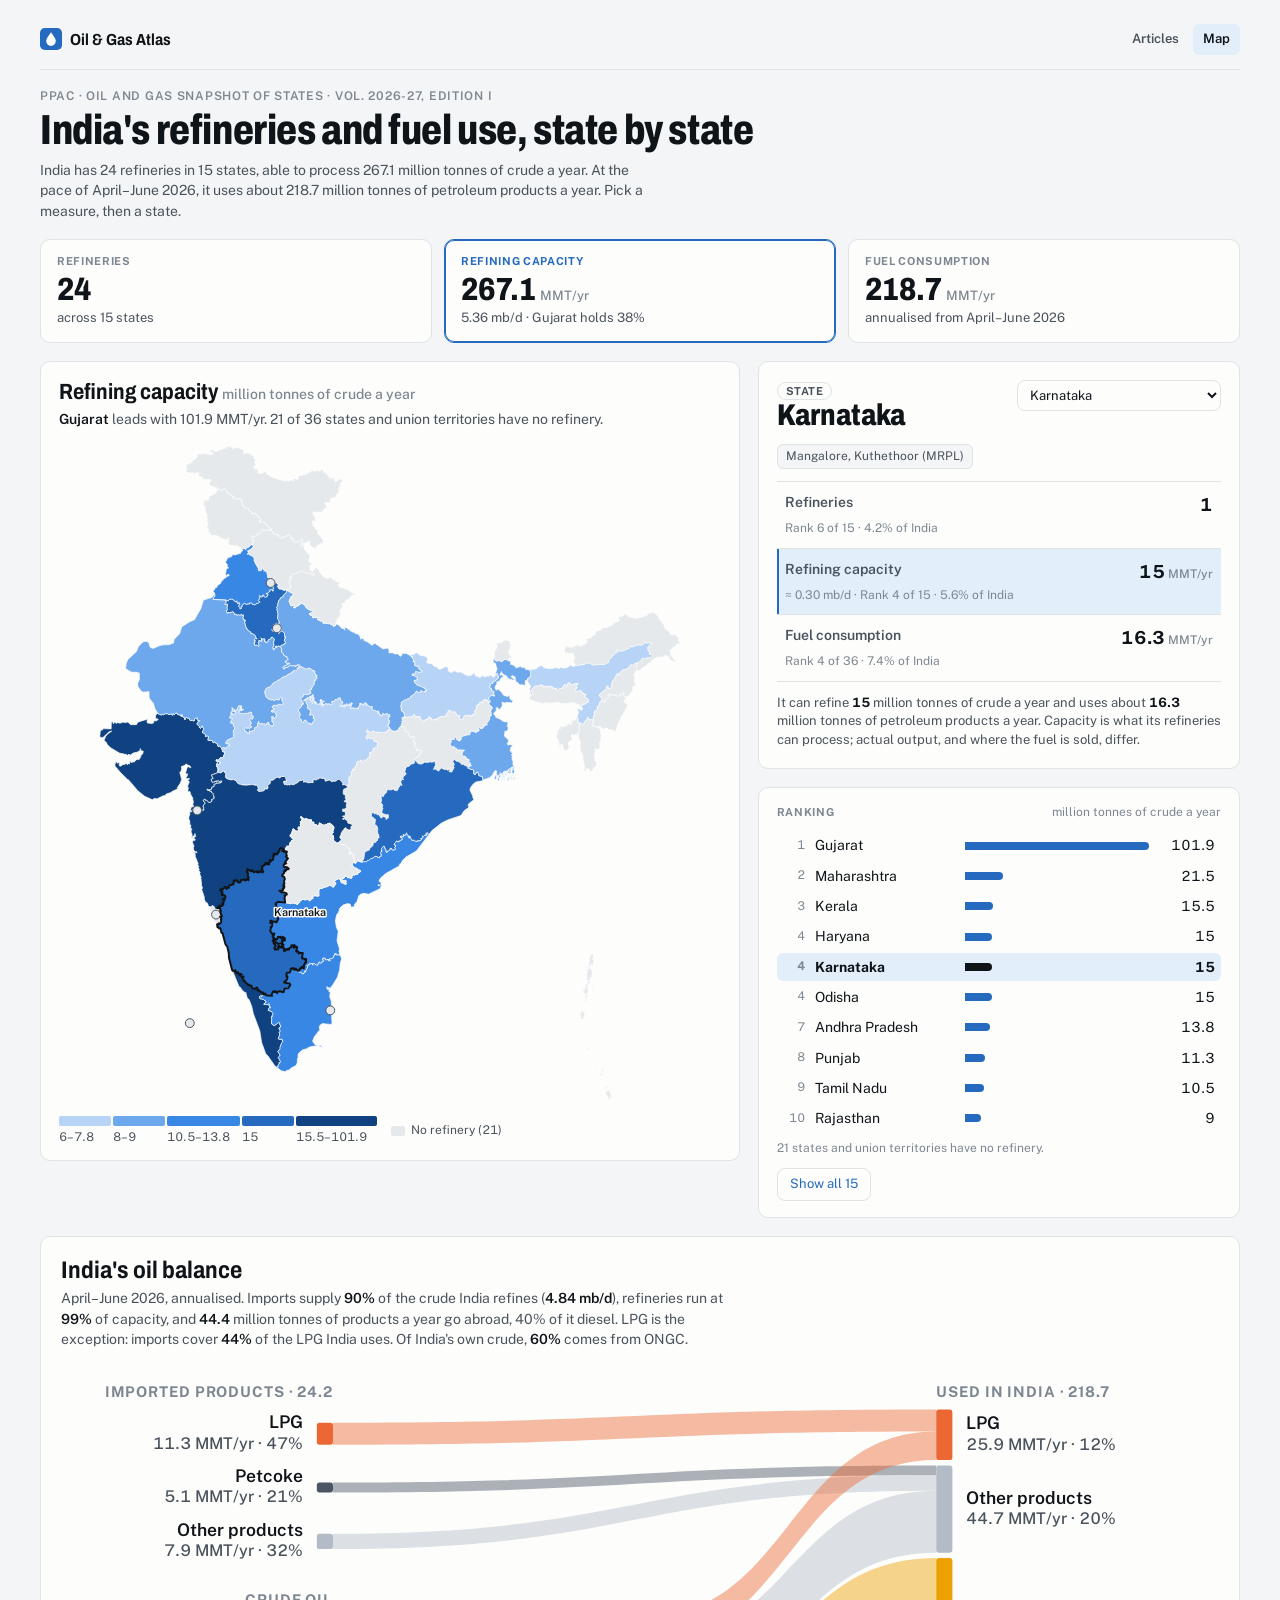
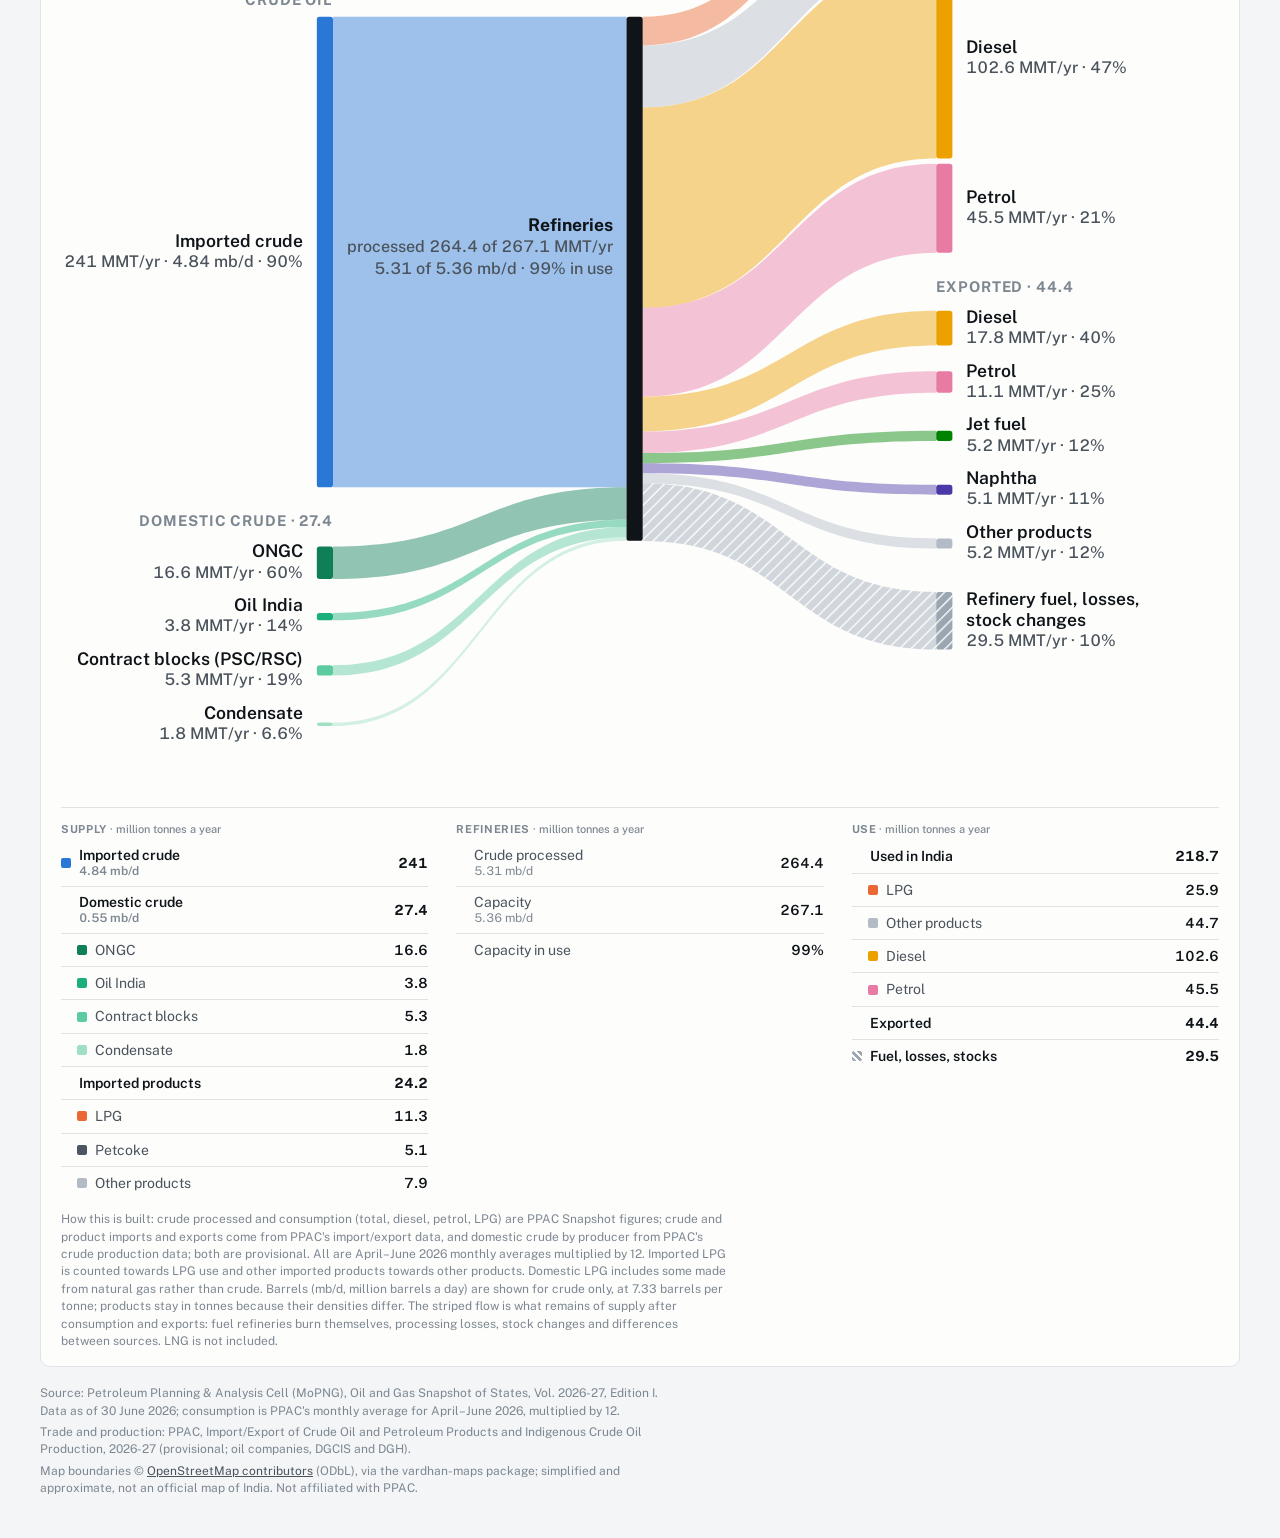
==== commit ee05f502: "Oil balance: clean number table; drop "independent analysis" note Co-Authored-By: Claude Opus 5.5 <n" ====
--- a/index.html
+++ b/index.html
@@ -15,7 +15,7 @@
 <link rel="preconnect" href="https://fonts.googleapis.com">
 <link rel="preconnect" href="https://fonts.gstatic.com" crossorigin>
 <link rel="stylesheet" href="https://fonts.googleapis.com/css2?family=Archivo:wdth,wght@75..100,500..800&family=Public+Sans:wght@400;500;600;700&display=swap">
-<link rel="stylesheet" href="assets/site.css">
+<link rel="stylesheet" href="assets/site.css?v=7ea134e8">
 <style>
 /* Layout: three measure tiles that switch the map; map on the left, state card and ranking on the right; one column on phones. */
 
@@ -113,6 +113,7 @@
 .more { margin-top: 10px; font: inherit; font-size: 13px; color: var(--accent); background: none; border: 1px solid var(--line); border-radius: 8px; padding: 6px 12px; cursor: pointer; }
 .more:hover { background: var(--accent-soft); }
 html.static .grid { grid-template-columns: minmax(0, 1.5fr) minmax(0, 1fr); }
+@media (min-width: 640px) { html.embed .grid { grid-template-columns: minmax(0, 1.45fr) minmax(0, 1fr); } }
 html.static #map { max-height: 640px; }
 /* Images carry the chart only; the explanation goes in the post. */
 html.static .balnums, html.static .balnote, html.static #ballead, html.static #msub, html.static .ranknote { display: none !important; }
@@ -122,7 +123,7 @@
 .balance .lead { margin: 4px 0 0; color: var(--ink-2); max-width: 75ch; }
 .balance .lead b { color: var(--ink); font-weight: 600; }
 .sankeywrap { position: relative; overflow-x: auto; -webkit-overflow-scrolling: touch; }
-#sankey { display: block; width: 100%; min-width: 760px; height: auto; }
+#sankey { display: block; width: 100%; min-width: 720px; height: auto; }
 #sankey .link { fill-opacity: var(--link-op); transition: fill-opacity .15s; cursor: default; }
 #sankey .link.dim { fill-opacity: .12; }
 #sankey .link.on { fill-opacity: .85; }
@@ -132,15 +133,22 @@
 #sankey .grp { font: 700 11px var(--body); letter-spacing: .06em; fill: var(--muted); text-transform: uppercase; }
 @media (prefers-reduced-motion: reduce) { #sankey .link { transition: none; } }
 .scrollhint { display: none; font-size: 12px; color: var(--muted); margin: 0; }
-@media (max-width: 720px) { .scrollhint { display: block; } }
-.balnums { display: grid; grid-template-columns: repeat(3, minmax(0, 1fr)); gap: 12px 24px; margin: 0; padding-top: 12px; border-top: 1px solid var(--line); }
+@media (max-width: 760px) { .scrollhint { display: block; } }
+/* Number table: three columns of rows (swatch, label, value); sub-items indent under their total. */
+.balnums { display: grid; grid-template-columns: repeat(3, minmax(0, 1fr)); gap: 16px 28px; margin: 0; padding-top: 14px; border-top: 1px solid var(--line); }
 @media (max-width: 700px) { .balnums { grid-template-columns: minmax(0, 1fr); } }
-.balnums h3 { margin: 0 0 6px; font-size: 11px; letter-spacing: .06em; text-transform: uppercase; color: var(--muted); font-weight: 700; }
-.balnums dl { margin: 0; display: grid; grid-template-columns: minmax(0, 1fr) auto; gap: 4px 12px; font-variant-numeric: tabular-nums; }
-.balnums dt { color: var(--ink-2); display: flex; align-items: center; gap: 6px; }
-.balnums dt i { width: 10px; height: 10px; border-radius: 2px; flex: none; }
-.balnums dt i.striped { background: repeating-linear-gradient(45deg, var(--flow) 0 3px, var(--surface) 3px 5px); }
-.balnums dd { margin: 0; text-align: right; font-weight: 600; }
+.balnums h3 { margin: 0 0 2px; font-size: 11px; letter-spacing: .06em; text-transform: uppercase; color: var(--muted); font-weight: 700; }
+.balnums h3 span { text-transform: none; letter-spacing: 0; font-weight: 500; }
+.balnums .r { display: grid; grid-template-columns: 10px minmax(0, 1fr) auto; gap: 0 8px; align-items: center; padding: 6px 0; border-bottom: 1px solid var(--line); font-variant-numeric: tabular-nums; }
+.balnums .r:last-child { border-bottom: 0; }
+.balnums .r i { width: 10px; height: 10px; border-radius: 2px; }
+.balnums .r i.striped { background: repeating-linear-gradient(45deg, var(--flow) 0 3px, var(--surface) 3px 5px); }
+.balnums .r span { color: var(--ink-2); line-height: 1.3; }
+.balnums .r small { display: block; font-size: 12px; color: var(--muted); }
+.balnums .r b { font-weight: 600; text-align: right; }
+.balnums .r.total span { color: var(--ink); font-weight: 600; }
+.balnums .r.total b { font-weight: 700; }
+.balnums .r.sub { padding-left: 16px; }
 .balnote { margin: 0; font-size: 12px; color: var(--muted); max-width: 95ch; }
 </style>
 </head>
@@ -201,7 +209,7 @@
   </footer>
 </div>
 
-<script src="assets/embed.js"></script>
+<script src="assets/embed.js?v=7ea134e8"></script>
 <script>
 const DATA = {"edition":{"label":"Vol. 2026-27, Edition I","period":"April\u2013June 2026","asOf":"30 June 2026"},"regions":{"India":{"level":"Country","values":{"2.01":24.0,"2.02":267.1,"6.05":18228.1}},"Andhra Pradesh":{"level":"State","values":{"2.01":2.0,"2.02":13.8,"6.05":718.7}},"Arunachal Pradesh":{"level":"State","values":{"2.01":0.0,"2.02":0.0,"6.05":34.7}},"Assam":{"level":"State","values":{"2.01":4.0,"2.02":7.6,"6.05":241.0}},"Bihar":{"level":"State","values":{"2.01":1.0,"2.02":6.0,"6.05":554.0}},"Chhattisgarh":{"level":"State","values":{"2.01":0.0,"2.02":0.0,"6.05":376.6}},"Goa":{"level":"State","values":{"2.01":0.0,"2.02":0.0,"6.05":64.7}},"Gujarat":{"level":"State","values":{"2.01":4.0,"2.02":101.9,"6.05":2105.7}},"Haryana":{"level":"State","values":{"2.01":1.0,"2.02":15.0,"6.05":844.9}},"Himachal Pradesh":{"level":"State","values":{"2.01":0.0,"2.02":0.0,"6.05":163.4}},"Jharkhand":{"level":"State","values":{"2.01":0.0,"2.02":0.0,"6.05":343.7}},"Karnataka":{"level":"State","values":{"2.01":1.0,"2.02":15.0,"6.05":1355.1}},"Kerala":{"level":"State","values":{"2.01":1.0,"2.02":15.5,"6.05":557.3}},"Madhya Pradesh":{"level":"State","values":{"2.01":1.0,"2.02":7.8,"6.05":847.1}},"Maharashtra":{"level":"State","values":{"2.01":2.0,"2.02":21.5,"6.05":2066.3}},"Manipur":{"level":"State","values":{"2.01":0.0,"2.02":0.0,"6.05":22.6}},"Meghalaya":{"level":"State","values":{"2.01":0.0,"2.02":0.0,"6.05":51.0}},"Mizoram":{"level":"State","values":{"2.01":0.0,"2.02":0.0,"6.05":20.1}},"Nagaland":{"level":"State","values":{"2.01":0.0,"2.02":0.0,"6.05":19.2}},"Odisha":{"level":"State","values":{"2.01":1.0,"2.02":15.0,"6.05":629.6}},"Punjab":{"level":"State","values":{"2.01":1.0,"2.02":11.3,"6.05":625.1}},"Rajasthan":{"level":"State","values":{"2.01":1.0,"2.02":9.0,"6.05":993.1}},"Sikkim":{"level":"State","values":{"2.01":0.0,"2.02":0.0,"6.05":13.3}},"Tamil Nadu":{"level":"State","values":{"2.01":2.0,"2.02":10.5,"6.05":1314.1}},"Telangana":{"level":"State","values":{"2.01":0.0,"2.02":0.0,"6.05":669.9}},"Tripura":{"level":"State","values":{"2.01":0.0,"2.02":0.0,"6.05":21.2}},"Uttar Pradesh":{"level":"State","values":{"2.01":1.0,"2.02":8.0,"6.05":1882.9}},"Uttarakhand":{"level":"State","values":{"2.01":0.0,"2.02":0.0,"6.05":173.7}},"West Bengal":{"level":"State","values":{"2.01":1.0,"2.02":8.0,"6.05":769.4}},"Andaman & Nicobar Islands":{"level":"UT","values":{"2.01":0.0,"2.02":0.0,"6.05":20.4}},"Chandigarh":{"level":"UT","values":{"2.01":0.0,"2.02":0.0,"6.05":44.7}},"Delhi":{"level":"UT","values":{"2.01":0.0,"2.02":0.0,"6.05":396.5}},"Dadra & Nagar Haveli and Daman & Diu":{"level":"UT","values":{"2.01":0.0,"2.02":0.0,"6.05":38.0}},"Jammu & Kashmir":{"level":"UT","values":{"2.01":0.0,"2.02":0.0,"6.05":151.4}},"Ladakh":{"level":"UT","values":{"2.01":0.0,"2.02":0.0,"6.05":19.3}},"Lakshadweep":{"level":"UT","values":{"2.01":0.0,"2.02":0.0,"6.05":1.9}},"Puducherry":{"level":"UT","values":{"2.01":0.0,"2.02":0.0,"6.05":77.3}}},"refineries":{"Andhra Pradesh":["Vizag (HPCL)","Tatipaka (ONGC)"],"Assam":["Numaligarh","Guwahati (IOCL)","Bongaigaon (IOCL)","Digboi (IOCL)"],"Bihar":["Barauni (IOCL)"],"Gujarat":["Jamnagar DTA (RIL)","Jamnagar SEZ (RIL)","Jawahar Nagar, Koyali (IOCL)","Vadinar (NEL)"],"Haryana":["Panipat (IOCL)"],"Karnataka":["Mangalore, Kuthethoor (MRPL)"],"Kerala":["Kochi (BPCL)"],"Madhya Pradesh":["Bina (BPCL)"],"Maharashtra":["BPCL refinery","HPCL refinery"],"Odisha":["Paradeep (IOCL)"],"Punjab":["Guru Gobind Singh (HMEL)"],"Rajasthan":["Barmer (HPCL)"],"Tamil Nadu":["Chennai (CPCL)","Muttam Narimanam (CPCL)"],"Uttar Pradesh":["Mathura (IOCL)"],"West Bengal":["Haldia (IOCL)"]},"balance":{"bblPerTonne":7.33,"crudeImports":241.0,"domesticCrude":27.4,"domestic":[{"id":"d1","label":"ONGC","v":16.57},{"id":"d2","label":"Oil India","v":3.78},{"id":"d3","label":"Contract blocks (PSC/RSC)","v":5.25},{"id":"d4","label":"Condensate","v":1.8}],"processed":264.35,"capacity":267.1,"productImports":24.2,"productExports":44.37,"consumption":218.74,"other":29.49,"imports":[{"id":"lpg","label":"LPG","v":11.28},{"id":"petcoke","label":"Petcoke","v":5.07},{"id":"other","label":"Other products","v":7.85}],"used":[{"id":"lpg","label":"LPG","v":25.92,"fromImports":11.28},{"id":"other","label":"Other products","v":44.69,"fromImports":12.91},{"id":"diesel","label":"Diesel","v":102.62,"fromImports":0},{"id":"petrol","label":"Petrol","v":45.51,"fromImports":0}],"exports":[{"id":"diesel","label":"Diesel","v":17.8},{"id":"petrol","label":"Petrol","v":11.08},{"id":"jet","label":"Jet fuel","v":5.24},{"id":"naphtha","label":"Naphtha","v":5.08},{"id":"other","label":"Other products","v":5.17}]}};
 const GEO = {"w":600,"h":675,"states":[{"name":"Andaman & Nicobar Islands","code":"IN-AN","d":"M500.3,539.0L500.2,540.6L499.2,541.3L499.7,542.0L499.5,547.5L499.9,548.0L502.2,548.0L503.5,547.5L502.0,545.1L503.5,545.5L503.2,544.9L503.9,545.7L504.7,544.4L504.2,544.1L504.8,543.9L505.2,539.1L503.5,534.3L503.0,535.3L501.6,535.0L500.3,536.9L500.1,536.3ZM504.0,521.5L503.0,522.4L503.2,523.3L502.4,523.8L502.9,524.4L502.0,525.9L502.6,527.2L501.7,529.4L502.5,529.7L501.7,529.9L501.3,532.3L502.0,532.4L501.4,534.6L502.4,535.4L503.0,535.3L502.6,534.3L503.2,533.1L503.5,532.8L503.8,533.9L504.3,533.4L503.6,532.2L504.3,531.1L504.8,532.4L506.0,531.6L506.9,526.8L505.8,526.7L505.7,525.7L504.6,525.2L506.2,525.2L506.9,524.0L506.2,523.4L506.1,520.1L505.8,520.8L505.3,520.2L505.3,521.1L503.9,521.0ZM500.6,560.7L501.3,556.2L499.8,556.0L500.6,554.6L500.3,553.7L500.8,554.1L501.2,553.6L500.2,552.7L500.7,550.7L499.6,551.0L499.5,549.3L498.0,552.3L497.7,557.4L496.7,555.7L495.8,557.9L496.5,558.6L496.7,561.2L497.3,560.8L497.7,562.6L498.4,562.5L497.7,562.9L497.9,564.1L498.4,563.9L498.4,565.0L499.7,566.0L500.7,561.9L499.9,561.5L499.3,563.3L498.7,562.2L499.7,561.8L499.4,560.6L500.3,561.3ZM522.7,659.2L522.6,658.6L521.4,659.6L519.4,659.8L518.8,661.2L519.2,661.4L518.9,663.7L519.7,663.6L520.7,665.8L521.5,666.0L521.2,666.9L522.2,669.2L522.7,667.9L523.7,668.0L523.6,666.0L524.6,664.9L523.4,662.0L523.3,659.4ZM494.6,579.4L493.8,581.0L492.9,581.2L493.9,584.9L493.1,586.5L495.8,587.1L496.9,585.7L496.4,584.6L497.5,583.4L497.3,581.1L495.9,578.7ZM500.6,552.9L501.4,552.8L502.5,550.3L503.1,550.3L503.0,548.0L501.0,547.7L501.2,548.3L500.5,548.6ZM512.2,643.7L512.7,642.9L512.7,644.4L515.1,644.4L513.2,641.5L512.1,642.1ZM520.7,656.0L519.9,654.2L519.9,655.6L518.3,655.8L518.6,658.6ZM501.0,617.4L502.2,616.6L501.0,614.6L500.9,615.4L500.0,615.5L499.9,616.7L500.2,617.4ZM515.7,638.4L516.5,637.8L516.0,636.9L514.8,638.2L515.3,640.9L515.9,640.1L516.4,640.5L515.3,641.1L515.6,642.1L516.7,640.4ZM497.3,568.2L497.6,568.9L499.3,568.3L498.5,567.6L499.2,566.9L498.2,565.1L498.0,567.5ZM500.0,534.9L499.9,533.2L499.4,532.9L498.9,533.6L498.9,537.5ZM506.6,556.8L505.7,554.2L504.9,553.5L504.1,554.7L505.6,555.7L506.2,557.1ZM509.7,637.4L508.1,636.0L508.4,634.5L507.6,634.5L507.7,636.8L509.3,637.8ZM507.3,552.6L506.9,550.0L506.3,551.7ZM490.7,565.1L490.9,563.7L489.7,563.4L489.6,564.7ZM516.2,642.8L517.2,643.6L516.9,641.5L516.7,642.3L516.3,641.5L515.7,642.2ZM506.4,553.5L506.1,550.9L505.6,552.2Z","c":[510.4,593.6],"area":270.1},{"name":"Andhra Pradesh","code":"IN-AP","d":"M311.3,429.0L313.5,425.5L316.5,422.6L327.0,416.5L339.8,399.8L338.6,399.0L338.8,398.1L336.4,398.6L337.9,399.9L336.3,401.0L336.2,399.9L334.8,400.5L334.1,401.8L332.9,401.1L333.5,402.1L333.3,403.3L332.1,403.6L332.3,404.2L331.7,403.8L332.0,404.6L331.2,403.9L331.4,405.9L326.2,406.9L325.2,405.6L322.3,405.6L320.3,401.1L319.3,401.8L320.2,403.4L319.5,403.2L318.6,401.4L319.0,401.1L318.4,401.0L316.9,398.0L316.1,400.3L315.4,399.8L315.1,401.3L313.7,399.5L313.6,402.5L312.4,401.3L310.6,401.6L310.9,403.0L311.4,402.2L312.1,403.0L311.4,402.8L312.7,404.3L312.5,405.0L310.0,406.0L309.8,406.7L308.8,406.5L308.6,407.4L307.1,406.2L304.6,409.3L304.3,410.1L305.4,410.3L305.2,411.5L306.2,411.5L304.7,413.4L305.7,414.0L305.4,415.1L303.1,415.6L302.1,415.2L302.2,414.1L300.4,413.6L299.8,416.0L297.1,416.8L297.0,418.2L295.9,416.5L296.7,415.5L295.1,414.6L295.5,413.6L294.6,413.2L294.9,412.2L293.9,411.4L291.5,414.2L291.9,415.4L291.0,416.3L292.0,416.2L292.1,416.9L291.1,417.3L290.5,418.9L291.7,420.2L291.0,420.2L291.1,422.1L289.7,422.2L289.5,423.5L287.8,423.0L287.6,422.3L284.8,421.9L283.4,423.4L280.4,424.4L278.6,426.1L277.5,425.9L276.5,427.3L274.0,427.5L273.6,426.9L271.9,427.9L267.3,426.6L265.8,427.5L266.2,428.4L265.2,429.2L263.5,428.2L262.0,428.8L262.3,431.0L261.2,432.1L263.4,432.2L264.5,433.9L266.0,434.2L266.6,433.7L267.0,435.1L270.3,436.3L270.6,437.1L269.6,438.3L267.9,438.2L267.5,440.2L265.2,440.3L264.7,441.1L262.4,440.5L262.5,441.8L261.6,441.7L261.6,443.7L260.9,444.4L258.8,443.5L257.1,443.7L257.4,443.1L255.6,441.9L254.3,442.6L253.3,444.6L252.2,443.3L251.7,443.8L252.1,444.9L251.2,445.8L253.9,446.8L254.7,446.1L256.1,447.0L255.3,448.9L256.3,449.8L255.4,450.3L253.3,449.7L251.7,448.2L252.1,448.6L251.6,449.3L250.4,447.9L249.8,445.3L248.2,445.0L247.9,444.3L246.8,445.5L245.0,445.9L244.3,447.1L243.9,448.2L244.9,448.5L245.3,449.7L243.2,453.1L242.1,453.2L241.5,451.9L240.2,452.0L239.4,451.1L236.6,452.7L232.8,453.6L232.2,454.4L229.0,454.7L228.1,456.5L228.2,462.1L227.0,462.5L224.0,461.8L221.9,463.1L222.2,464.8L221.7,465.2L221.2,464.0L220.5,463.9L220.6,465.4L219.5,466.7L218.5,466.9L216.3,465.2L214.8,466.2L211.9,465.5L210.0,466.8L208.9,466.6L208.8,468.5L207.4,469.1L207.2,470.2L206.4,470.7L205.4,470.6L204.3,469.1L203.9,470.1L201.5,469.2L199.7,469.9L188.6,467.9L185.0,469.1L184.1,470.7L184.9,470.9L184.5,472.8L186.2,474.4L186.0,475.2L185.2,474.6L184.2,475.1L184.2,478.0L183.1,478.1L184.8,481.8L185.8,481.7L186.9,483.1L186.1,484.0L187.0,485.2L185.2,488.9L184.5,488.8L184.6,488.3L181.1,488.3L180.3,487.2L179.1,487.3L178.9,489.5L180.9,489.7L180.9,490.3L180.6,493.1L179.2,493.7L179.6,494.6L178.8,497.7L180.9,500.5L183.1,500.2L182.4,502.1L181.9,501.7L181.3,502.3L181.2,503.3L182.7,504.4L182.0,504.9L182.4,505.5L185.6,506.1L186.4,503.4L188.5,503.9L189.3,503.4L189.3,504.7L190.9,504.8L191.5,506.5L192.0,505.9L191.1,504.1L191.8,503.5L192.6,504.7L193.6,504.8L194.0,506.9L193.7,507.4L191.5,507.0L190.6,508.0L190.6,508.6L191.6,508.2L190.2,510.2L191.4,510.5L191.2,511.4L192.4,511.4L191.6,513.3L190.6,512.7L191.0,511.9L190.0,510.2L186.4,510.8L186.1,509.8L184.2,509.6L184.0,507.0L182.5,506.5L181.4,507.2L181.3,507.8L183.1,509.1L182.2,510.2L184.4,512.3L183.1,514.6L183.5,516.4L184.1,515.7L184.9,516.4L187.0,516.1L187.0,514.6L186.1,514.0L187.0,513.8L187.3,512.5L187.6,513.8L188.3,512.9L188.7,514.2L189.8,513.8L190.1,514.5L192.3,514.3L192.1,515.2L192.9,515.0L192.7,517.8L193.5,517.6L193.3,517.1L194.2,517.6L194.1,516.2L194.8,516.9L196.3,516.6L196.0,516.0L196.7,515.6L198.0,516.5L198.0,515.2L200.4,513.7L200.2,512.1L201.6,512.1L202.2,512.9L203.4,511.8L202.7,514.6L203.7,513.6L204.6,513.9L204.7,513.1L206.0,513.8L206.2,515.5L205.5,516.5L206.1,517.1L205.0,517.9L205.4,518.6L206.8,518.3L207.8,519.0L207.6,520.4L208.5,519.6L211.8,519.9L211.0,524.8L211.9,525.2L211.3,525.5L213.4,525.7L214.4,526.9L215.1,525.9L215.5,526.6L214.8,528.3L215.4,529.1L214.1,529.8L214.5,530.4L213.0,531.8L213.1,533.3L212.0,533.9L213.1,534.8L213.0,535.6L212.6,534.6L211.5,534.8L210.8,534.1L210.0,535.8L208.8,535.7L208.5,538.6L207.7,539.4L209.2,539.2L211.3,540.9L213.0,540.9L213.1,539.8L214.1,539.0L213.6,538.2L214.9,539.3L214.9,538.1L216.9,534.2L216.2,532.9L216.9,532.0L217.9,532.4L218.1,531.2L221.6,530.6L221.6,532.0L222.5,532.0L221.9,531.7L222.3,530.9L223.7,530.8L225.4,532.2L227.1,532.3L227.4,530.9L228.5,530.4L228.0,529.5L228.5,529.0L230.0,530.4L231.1,530.0L231.3,528.6L232.6,528.6L232.9,527.5L232.0,526.9L232.8,526.1L231.5,526.0L232.6,525.0L234.6,525.3L234.6,526.7L235.5,527.1L237.6,526.3L237.6,527.4L239.0,528.2L239.8,527.8L238.5,526.5L239.1,525.8L239.7,526.3L242.6,525.0L243.4,522.5L244.9,521.9L244.0,520.8L245.6,520.7L245.5,522.0L246.7,521.7L248.8,522.4L249.3,520.4L248.6,518.4L249.0,515.7L246.5,507.4L247.8,498.0L245.9,493.9L244.9,487.2L246.1,481.5L248.1,478.6L249.4,474.4L252.6,471.4L257.2,469.8L260.1,470.5L260.3,472.8L259.4,471.3L260.6,473.3L262.8,473.2L264.4,472.2L264.2,470.8L266.9,467.6L268.5,462.2L270.2,460.5L273.8,459.4L278.6,460.3L290.2,454.7L291.6,451.2L291.0,450.7L291.3,448.5L289.6,447.9L289.1,446.6L290.6,444.0L295.9,439.3L308.6,432.3L310.3,430.5L309.6,429.7L310.5,430.2Z","c":[246.5,470.9],"area":6055.6},{"name":"Arunachal Pradesh","code":"IN-AR","d":"M511.1,192.6L508.6,195.0L508.5,196.8L504.5,199.1L504.2,200.3L499.1,201.5L498.7,203.1L500.2,203.6L500.1,205.2L495.5,208.0L494.6,209.3L493.9,208.4L492.0,209.2L491.3,207.6L490.4,207.2L486.6,209.6L485.0,209.6L483.9,211.0L482.9,210.8L482.0,209.4L481.0,209.8L478.5,208.5L476.7,208.6L477.7,208.7L478.3,209.8L478.0,211.3L476.6,212.8L477.0,214.5L478.4,216.1L479.3,215.6L480.9,216.5L485.8,216.2L486.7,219.5L488.0,220.5L486.2,221.0L486.9,221.6L485.9,224.2L487.8,227.3L487.7,228.9L497.2,227.5L498.4,226.9L498.7,225.8L503.0,226.5L505.9,228.4L518.8,227.3L522.4,225.0L521.8,223.3L528.8,216.2L531.0,215.1L529.9,213.3L530.8,212.6L531.2,213.7L532.8,214.0L534.4,213.5L534.9,214.4L542.4,211.3L543.8,209.5L545.8,209.7L552.0,207.6L553.5,208.2L556.3,207.4L558.0,205.8L562.4,205.4L565.3,205.6L561.0,210.8L561.7,211.8L561.5,213.0L563.5,214.7L562.8,217.4L563.6,217.1L563.6,217.9L564.1,217.1L565.3,217.3L566.2,218.7L563.8,221.1L561.9,220.4L557.9,221.8L556.1,220.9L555.0,222.0L554.9,223.8L553.0,224.4L550.8,226.1L549.7,225.9L550.5,228.8L549.5,229.8L550.7,231.4L550.0,232.6L551.0,234.2L554.5,233.2L556.0,230.8L556.7,230.2L557.9,230.8L559.2,228.7L560.8,228.9L561.9,226.3L564.8,225.5L566.4,222.7L570.5,220.5L575.1,219.9L576.5,220.4L578.1,218.6L580.1,218.5L582.0,219.1L583.7,221.0L583.1,222.0L583.5,222.7L585.7,223.2L587.5,224.7L588.8,224.6L589.3,223.9L584.1,216.7L584.8,215.5L583.9,213.2L585.8,212.0L586.5,210.4L587.8,210.6L590.9,207.0L592.1,206.6L593.3,207.5L593.7,207.1L593.3,205.5L594.0,204.5L593.2,203.3L592.3,203.4L593.3,200.3L588.6,196.9L587.6,196.7L586.4,197.8L584.5,197.1L583.2,194.2L581.2,193.4L580.3,191.4L579.8,191.9L578.9,191.2L578.6,188.7L577.5,187.6L577.8,186.9L576.5,185.9L576.5,184.3L574.9,184.2L574.7,182.7L573.3,182.0L573.3,181.1L572.1,180.2L572.4,179.2L571.3,177.5L569.7,176.9L567.8,174.9L565.3,174.7L563.5,176.0L562.2,175.3L560.6,176.4L560.8,178.0L560.1,178.4L558.0,177.7L557.8,178.8L556.0,178.7L556.0,180.2L555.1,179.9L554.5,178.7L554.1,180.1L552.0,179.8L551.1,181.3L550.1,180.5L547.9,180.8L547.8,179.8L545.8,179.1L546.2,180.1L543.5,179.0L541.9,179.3L541.9,178.4L540.8,177.9L539.6,176.0L536.5,178.1L531.6,179.6L531.3,180.9L533.1,182.3L530.9,184.4L529.3,184.3L526.9,185.7L526.1,187.4L525.1,186.9L524.1,188.6L521.5,188.7L519.9,190.2L516.1,190.0L513.4,193.2L512.2,193.4Z","c":[544.0,206.9],"area":3356.6},{"name":"Assam","code":"IN-AS","d":"M439.6,245.1L441.1,246.6L440.6,247.7L441.3,247.5L441.6,248.7L441.8,248.2L442.6,248.9L441.7,249.7L442.9,249.7L441.5,252.5L442.8,256.8L442.2,260.2L442.7,258.3L445.6,257.1L443.0,254.1L443.9,254.0L444.1,252.3L445.2,252.0L445.3,251.1L447.5,249.4L450.7,249.4L453.2,248.2L455.2,248.6L455.9,249.6L455.5,250.8L456.9,249.4L457.7,249.8L457.6,250.7L459.6,249.5L460.6,250.5L461.4,249.5L462.9,249.6L463.6,250.4L464.2,249.7L464.6,251.0L465.9,250.9L465.4,252.4L469.3,251.6L468.9,253.3L469.8,254.5L472.1,252.0L476.0,251.3L474.9,251.2L477.0,247.8L478.0,248.0L478.2,249.3L477.6,249.9L478.8,250.6L479.8,249.5L480.0,247.2L481.9,245.9L483.0,246.4L482.8,247.6L483.8,248.6L488.9,246.8L491.1,247.0L488.5,249.7L488.5,250.4L490.0,250.5L488.5,252.5L488.6,255.6L493.2,253.9L494.4,254.6L495.6,256.9L496.6,256.9L497.0,258.2L498.6,257.4L498.4,258.7L496.8,260.2L497.5,260.1L497.6,261.3L498.6,260.9L501.2,263.1L500.8,265.0L501.6,265.6L498.8,266.5L498.0,267.9L496.0,267.3L496.3,268.2L495.1,268.1L493.9,270.5L493.9,271.1L494.9,271.1L494.5,271.7L495.3,271.5L495.2,273.4L493.5,273.7L491.4,272.2L490.1,272.5L491.4,276.1L489.8,281.2L491.0,283.7L489.8,286.8L493.9,286.7L493.9,288.0L494.8,289.2L496.2,288.3L496.5,286.8L497.7,286.7L497.9,285.0L499.6,283.9L500.7,280.8L502.1,284.0L503.7,283.2L504.7,283.7L506.4,283.2L506.7,279.7L507.7,279.5L507.0,279.1L507.7,277.4L507.0,276.8L507.8,274.5L508.6,275.0L509.4,274.6L510.8,271.2L510.5,270.0L512.2,268.3L513.3,265.1L515.0,263.7L514.8,260.9L513.4,260.3L512.1,258.4L519.7,251.9L519.7,250.1L521.0,249.1L521.6,252.7L522.4,251.6L523.2,251.9L525.2,250.4L524.7,248.4L525.7,244.7L527.8,241.5L529.2,241.1L529.1,239.1L530.8,236.7L531.4,236.2L532.1,238.5L533.6,237.0L533.8,235.1L535.1,234.7L534.9,234.0L536.5,233.1L537.6,233.3L537.7,232.4L538.2,232.9L541.0,231.7L544.3,227.8L546.1,228.4L549.7,225.9L550.8,226.1L553.0,224.4L554.9,223.8L555.0,222.0L556.1,220.9L557.9,221.8L561.9,220.4L563.8,221.1L566.2,218.7L565.3,217.3L564.1,217.1L563.6,217.9L563.6,217.1L562.8,217.4L563.5,214.7L561.7,213.5L561.7,211.8L560.9,210.9L565.4,205.6L558.0,205.8L556.3,207.4L553.5,208.2L552.0,207.6L545.8,209.7L543.8,209.5L542.4,211.3L534.9,214.4L534.4,213.5L532.8,214.0L531.2,213.7L530.8,212.6L529.9,213.3L531.0,215.1L528.8,216.2L521.8,223.3L522.4,225.0L517.4,227.7L512.1,227.5L505.9,228.4L503.0,226.5L498.7,225.8L498.4,226.9L497.2,227.5L487.7,228.9L486.6,229.9L483.3,228.4L479.2,230.8L475.3,231.2L473.5,230.2L472.1,231.4L467.3,230.5L466.4,231.4L459.6,231.7L456.2,230.6L453.6,228.7L452.3,228.8L451.2,229.9L449.3,230.2L449.0,231.7L444.6,232.7L442.4,232.4L442.6,238.6L441.8,239.8L442.3,240.1L440.2,241.4L440.3,242.1L439.5,241.7L439.9,242.6L439.2,242.9L439.8,243.3L439.2,243.7L439.8,243.9L439.1,244.3Z","c":[500.4,247.8],"area":3124.2},{"name":"Bihar","code":"IN-BR","d":"M357.0,229.5L351.3,232.3L348.8,231.9L348.1,230.8L348.4,229.5L345.0,229.8L345.8,229.1L343.9,228.5L343.8,227.5L341.0,226.2L340.4,226.7L337.4,225.6L338.3,221.9L337.0,219.3L330.4,218.2L329.5,216.7L328.6,217.0L327.4,215.3L326.4,215.3L325.0,217.2L321.7,217.3L321.2,219.6L323.1,219.9L322.5,221.0L324.3,222.8L323.4,224.7L325.1,224.5L324.4,225.1L325.4,225.7L325.1,228.0L325.7,229.1L327.3,229.1L327.8,230.3L328.9,229.4L329.6,229.8L329.3,232.3L330.6,232.1L331.1,233.6L332.7,233.8L332.9,234.8L329.9,235.4L326.2,234.5L325.4,236.8L322.6,237.1L322.6,238.7L324.8,238.7L326.1,240.1L328.0,240.4L327.8,243.2L326.9,242.8L326.2,243.7L324.8,243.3L324.6,244.7L325.5,246.3L327.9,248.0L327.8,248.8L328.6,248.5L330.4,249.7L331.6,249.4L333.0,250.9L335.2,251.2L335.1,252.2L337.0,253.0L336.6,253.7L337.2,254.4L335.7,254.2L335.7,255.5L335.3,254.5L334.5,255.6L333.6,254.7L332.6,255.1L332.3,254.1L331.2,254.1L331.0,255.7L330.0,255.9L328.6,255.7L327.5,254.4L326.5,254.6L326.1,256.4L320.7,260.2L321.3,260.8L319.9,261.9L318.4,261.7L317.4,262.9L315.2,263.5L311.5,266.0L311.7,267.6L310.8,270.0L311.4,270.3L312.2,275.1L314.2,276.1L314.4,278.0L315.3,278.6L314.4,280.7L318.7,281.2L321.9,280.6L323.1,280.2L324.6,278.1L326.6,281.8L327.4,280.5L328.0,281.2L328.2,280.1L329.6,280.7L330.4,280.0L331.0,281.5L330.4,282.4L333.1,284.4L333.0,285.0L334.6,285.0L334.4,286.0L335.9,283.3L337.8,283.7L338.2,282.3L340.6,280.6L341.3,281.1L341.3,282.3L342.3,282.1L342.6,284.1L346.2,282.8L346.4,284.1L348.1,283.0L347.8,282.2L349.1,282.1L350.4,280.8L352.4,280.6L352.0,280.1L355.1,280.8L356.2,279.1L358.0,279.6L357.6,277.2L358.8,276.4L359.4,274.3L362.0,274.6L363.9,276.2L365.8,275.2L365.4,276.0L366.4,275.9L367.3,277.0L367.2,278.9L368.2,279.5L369.0,278.8L369.9,279.6L371.2,279.4L370.2,282.0L373.6,284.2L375.1,280.5L376.9,278.9L378.2,279.8L380.3,278.7L380.8,279.7L382.4,279.7L383.1,280.3L383.6,277.9L385.8,278.9L386.3,274.2L388.0,272.8L387.7,269.9L389.6,267.8L390.8,268.4L391.4,265.5L394.4,266.1L394.7,263.6L395.7,264.2L396.6,262.7L397.1,263.5L398.7,263.5L399.1,264.7L401.5,265.2L402.1,264.2L400.2,261.9L400.7,260.5L401.4,260.8L403.5,258.6L406.4,259.8L405.3,257.4L405.9,255.1L403.0,253.5L403.2,252.5L402.7,252.2L403.2,251.7L401.5,251.3L401.1,250.0L401.7,250.0L402.0,247.7L403.5,246.7L404.6,246.8L404.4,245.4L406.4,244.7L410.8,240.8L409.6,240.2L410.4,239.3L409.4,238.0L408.6,237.8L409.5,236.3L407.6,237.2L407.0,236.7L406.8,238.9L405.5,240.5L403.5,239.4L402.7,237.9L401.9,238.9L400.8,238.2L400.1,239.6L398.4,239.0L397.0,240.2L394.1,238.9L392.2,239.6L391.7,240.9L390.2,240.3L390.1,239.5L388.1,239.7L386.7,238.6L386.2,235.7L385.1,236.9L383.4,237.2L382.7,238.4L381.5,238.9L380.1,238.5L379.4,239.3L371.4,235.0L369.1,235.6L365.2,233.9L361.6,236.1L361.7,235.2L359.3,234.2L359.1,230.6Z","c":[359.5,254.5],"area":3724.8},{"name":"Chandigarh","code":"IN-CH","d":"M179.6,144.3L179.9,144.1L179.8,144.0L179.2,144.2L179.2,143.8L179.0,143.7L178.2,144.3L177.6,144.5L177.7,144.8L178.2,145.3L178.3,145.9L179.6,146.5L180.2,146.1L180.1,145.9L180.5,145.3L180.5,145.1L180.2,144.9L180.3,144.4Z","c":[179.2,144.9],"area":4.8},{"name":"Chhattisgarh","code":"IN-CT","d":"M279.0,301.7L280.9,302.9L282.6,302.4L283.9,305.0L284.7,304.8L284.6,305.6L285.3,305.8L286.3,305.4L286.5,306.3L288.1,306.9L287.1,309.1L287.4,311.0L286.6,311.8L285.6,311.5L284.9,312.3L283.0,312.4L283.1,315.0L281.4,316.5L279.7,316.8L279.6,321.3L277.8,321.8L276.6,324.2L274.6,324.2L272.2,326.3L271.7,324.8L270.6,324.4L270.4,325.4L269.7,325.0L268.7,326.1L267.5,325.3L266.3,326.4L266.4,329.6L264.5,331.1L264.5,333.0L263.6,333.3L264.2,334.6L263.4,334.7L263.0,333.4L262.2,333.6L261.1,336.9L260.5,336.9L261.1,338.7L260.4,341.5L259.1,341.1L258.5,342.2L258.8,347.5L257.2,350.5L257.6,351.3L256.3,352.8L253.3,354.0L252.5,357.6L253.3,359.3L254.9,359.2L255.0,363.0L255.8,364.7L253.6,366.1L254.4,367.0L256.6,366.6L255.8,371.1L256.5,372.5L255.0,372.9L254.4,373.9L251.9,374.3L252.4,375.3L251.9,376.3L254.6,376.8L255.1,378.1L254.6,381.0L252.2,381.0L252.2,381.7L253.8,381.8L254.1,382.5L252.0,384.1L253.7,384.7L253.6,383.5L254.9,383.7L255.1,384.8L257.4,386.2L257.3,388.2L260.7,389.1L262.0,391.0L260.3,392.1L261.1,393.6L259.1,395.3L257.8,395.3L257.6,394.3L256.2,394.7L255.5,392.7L253.7,394.1L252.9,395.8L251.8,396.2L251.8,397.5L250.6,398.4L250.6,400.0L249.4,401.9L251.1,405.4L248.8,406.8L250.9,410.4L254.3,409.8L258.7,414.3L259.8,418.1L258.7,418.5L258.8,419.6L260.3,419.5L260.7,418.1L261.4,418.4L261.4,420.4L263.6,419.6L263.0,421.6L264.2,427.8L265.0,428.2L267.3,426.6L272.0,427.9L272.1,425.8L273.0,425.9L273.8,424.0L274.7,417.6L277.4,416.4L277.3,415.8L279.2,415.7L279.5,414.3L283.5,410.5L282.1,409.0L283.2,409.3L283.5,408.2L285.9,407.7L286.0,406.7L287.5,406.0L287.8,403.7L289.2,403.3L288.6,399.4L287.5,398.6L287.9,397.9L287.4,395.7L288.1,394.4L287.2,393.4L288.0,392.2L286.7,392.1L286.2,390.2L284.8,390.4L285.5,384.3L283.9,384.0L283.5,382.7L281.2,381.5L281.7,378.5L283.1,377.4L284.8,379.3L285.6,378.4L287.9,380.1L289.0,379.6L291.2,383.3L293.1,381.6L296.2,382.5L296.1,384.6L298.6,382.9L298.6,379.8L296.3,379.9L292.2,378.4L292.0,376.5L293.0,373.2L292.2,372.2L293.0,370.1L290.9,367.4L291.7,365.9L291.2,360.3L293.5,361.5L294.0,359.8L296.8,356.9L297.1,354.4L302.0,354.6L303.6,353.6L304.4,354.1L304.1,354.7L306.9,355.5L308.3,354.6L308.8,352.0L309.8,351.8L309.7,349.5L312.5,350.1L311.1,346.8L312.0,344.3L313.2,343.5L313.5,344.5L314.2,344.0L312.8,342.9L314.2,341.5L313.8,340.6L314.2,339.9L315.2,340.3L315.0,339.6L316.2,339.2L316.5,337.8L315.1,336.4L315.2,334.7L316.5,334.5L315.6,333.6L317.3,331.1L319.6,330.7L321.7,328.4L324.6,327.8L325.4,326.2L323.9,324.8L324.6,324.4L324.6,323.4L326.1,322.0L329.0,321.2L329.1,319.8L330.2,319.3L332.4,315.7L331.9,314.5L328.8,314.5L328.2,313.5L327.4,314.8L327.1,312.3L325.1,311.0L325.9,306.8L325.4,305.9L324.7,306.4L323.8,305.6L325.0,302.1L324.7,300.2L323.1,300.5L323.2,301.6L319.8,300.7L318.9,299.1L319.3,298.4L318.5,296.2L315.8,295.2L314.7,291.6L312.1,290.1L310.8,289.9L308.5,293.9L307.2,294.7L303.3,295.1L300.7,293.0L297.5,294.2L297.5,295.4L294.9,296.1L295.3,296.8L294.7,297.0L293.6,296.4L288.8,296.5L288.4,295.5L287.6,296.2L285.3,296.2L284.4,295.3L282.8,295.0L280.0,296.4L277.4,293.9L276.3,294.3L276.2,295.4L278.1,298.3L277.2,299.6L276.4,299.6L275.8,301.9L276.8,303.4Z","c":[285.1,350.3],"area":5176.4},{"name":"Dadra & Nagar Haveli and Daman & Diu","code":"IN-DH","d":"M103.4,377.6L104.1,378.3L104.2,377.5L105.2,377.7L105.3,378.1L105.8,377.8L106.7,378.6L106.9,378.6L106.9,378.0L107.2,378.0L107.3,377.7L107.4,377.1L106.8,376.8L106.8,376.4L106.9,376.1L107.3,376.0L107.4,375.6L106.9,375.4L106.7,375.4L106.5,375.1L106.2,375.3L105.8,375.1L105.7,375.3L105.9,375.8L105.5,376.0L105.4,376.3L104.6,375.9L104.5,376.3L104.3,376.1L104.3,375.5L104.0,375.3L104.3,374.7L105.0,374.7L106.0,373.3L106.2,373.5L106.4,373.5L106.4,372.9L106.1,372.8L105.7,372.7L105.6,373.0L105.1,373.1L105.3,372.3L105.0,371.8L104.6,372.6L103.9,372.5L103.8,373.3L103.4,373.3L103.4,372.9L103.2,372.8L103.3,373.3L102.7,373.4L102.7,373.7L102.0,373.3L101.5,373.6L101.9,374.3L102.5,374.6L102.6,374.9L102.3,375.3L102.3,375.7L102.6,375.7L102.3,376.9L102.5,377.2L102.9,377.1L103.1,376.6L103.3,376.8L103.0,377.1ZM100.9,371.6L101.0,371.4L100.7,370.8L101.0,370.8L101.1,370.5L100.9,370.3L100.2,370.3L100.4,369.9L100.6,370.0L100.9,369.9L100.8,369.6L100.2,369.4L99.6,370.0L99.4,371.6ZM60.8,364.4L61.4,364.1L62.3,364.3L62.8,364.0L62.1,363.7L62.0,363.9L62.0,363.6L60.9,363.6L60.3,364.0L60.3,364.2ZM101.7,372.6L102.3,373.0L103.1,372.4L102.8,371.9L102.5,371.7L102.4,372.0L102.0,372.0ZM103.2,374.5L103.3,374.9L102.9,375.0L102.8,374.5Z","c":[104.8,375.4],"area":23.2},{"name":"Delhi","code":"IN-DL","d":"M189.5,192.3L190.4,191.5L190.2,189.2L189.4,189.3L187.7,187.6L187.9,186.1L186.5,186.4L185.2,185.5L184.4,186.6L182.5,186.9L182.9,189.5L182.0,190.6L182.4,191.1L181.3,191.0L180.3,192.2L181.3,193.8L183.8,193.5L183.7,192.9L185.5,193.5L187.1,195.9L188.6,195.5L188.5,194.3L190.5,193.5Z","c":[185.6,190.8],"area":60.0},{"name":"Goa","code":"IN-GA","d":"M126.5,489.9L127.2,490.6L129.2,488.1L128.7,486.7L129.6,485.0L128.2,483.3L129.9,482.5L128.2,478.2L128.9,477.3L128.1,476.6L128.2,474.6L127.3,474.8L126.8,474.1L123.0,475.6L121.9,472.7L120.7,472.6L120.3,471.5L118.9,473.1L116.7,473.0L118.5,478.2L119.4,478.2L118.9,478.9L121.1,479.9L118.8,480.0L121.1,481.7L122.2,485.9L121.4,487.1L123.7,488.8L124.1,490.8L126.4,490.9Z","c":[123.9,481.0],"area":134.9},{"name":"Gujarat","code":"IN-GJ","d":"M18.2,295.0L13.4,298.5L12.1,300.6L11.4,300.6L11.6,301.6L10.4,304.4L13.2,307.2L13.3,308.2L15.1,310.2L17.7,312.3L26.5,317.6L29.9,318.0L32.1,319.0L31.7,318.5L33.4,318.8L34.0,319.7L34.1,319.2L34.4,319.7L34.8,319.0L35.4,319.2L35.2,318.5L35.7,319.4L36.1,318.8L36.3,320.0L37.0,319.8L36.3,319.0L36.9,319.6L36.5,319.0L36.9,319.5L39.9,317.3L44.8,316.2L45.5,315.2L47.1,315.0L47.1,312.7L48.1,315.0L50.2,315.4L49.6,317.9L47.4,320.3L47.8,320.7L47.1,320.9L47.4,321.6L46.2,323.5L45.1,324.0L43.6,323.5L42.0,325.4L41.0,325.3L41.2,326.4L40.6,325.9L40.1,326.5L39.4,325.6L38.8,327.3L37.2,325.6L36.1,326.1L36.8,326.5L35.9,328.6L35.1,327.8L34.0,329.2L33.5,327.8L32.9,327.8L31.1,329.0L29.3,328.8L28.3,330.1L26.4,330.6L25.7,329.0L26.5,326.7L23.9,327.5L23.4,326.4L23.9,325.5L22.2,326.9L21.3,329.2L21.7,330.7L27.3,337.2L34.5,344.3L34.9,344.1L44.6,355.4L51.5,361.0L59.3,364.6L61.1,363.4L64.3,363.6L70.5,360.5L72.3,360.5L73.3,358.9L79.0,357.0L79.2,356.3L85.2,353.5L84.6,352.4L87.7,347.8L89.1,344.1L87.2,336.8L88.2,336.3L89.2,333.4L88.8,331.0L92.5,329.6L92.8,328.8L93.9,329.1L93.7,328.5L94.4,328.3L94.6,329.5L97.1,330.0L98.4,331.6L98.2,332.2L95.9,331.2L94.7,331.6L93.2,336.7L93.5,338.7L95.4,338.4L93.4,342.9L94.1,343.4L96.5,342.8L97.0,343.7L95.2,345.1L96.9,346.4L94.8,351.4L95.6,351.5L95.2,352.7L95.8,352.5L95.3,355.8L96.0,356.7L97.5,356.2L98.1,359.0L100.6,363.4L100.1,363.7L101.0,366.9L100.2,369.5L100.8,369.6L100.2,370.3L101.1,370.5L101.0,371.4L98.6,372.3L97.8,376.7L99.5,376.6L99.4,375.6L100.2,374.8L102.3,375.1L101.5,373.6L102.7,373.7L103.2,372.8L103.8,373.3L104.9,371.8L105.1,373.1L106.0,372.7L106.4,373.4L104.3,374.7L104.5,376.3L105.4,376.3L105.7,375.2L106.5,375.1L107.4,375.7L106.8,376.8L108.1,377.0L109.0,375.1L111.4,375.3L111.5,372.5L110.7,371.1L113.0,367.9L111.0,365.6L112.1,364.0L112.6,363.9L112.9,365.3L113.8,365.0L115.4,366.0L116.2,367.3L118.0,367.3L119.9,366.1L119.4,364.5L122.0,363.5L121.2,358.2L119.1,356.9L119.3,356.0L118.8,356.4L117.7,356.0L118.0,355.3L115.5,355.2L114.7,354.1L115.3,353.9L116.0,354.8L119.5,354.0L119.6,351.9L122.0,351.3L122.0,348.9L124.1,348.6L124.5,347.4L125.2,348.0L129.6,346.9L129.8,345.7L129.2,345.4L127.2,346.2L126.5,345.4L120.2,346.9L118.8,344.1L121.1,343.0L119.1,339.7L126.1,337.0L126.2,336.2L125.0,335.6L126.8,334.1L125.7,333.8L125.6,331.3L124.6,331.2L124.5,328.2L125.3,327.8L125.8,328.7L127.0,328.9L127.3,327.9L129.0,327.3L127.2,326.4L127.1,325.6L126.9,326.3L126.2,326.0L125.6,326.8L124.7,325.8L124.8,324.9L123.9,325.2L123.9,324.3L124.7,323.9L126.2,324.6L128.5,321.9L130.8,322.1L132.8,317.3L132.2,315.8L131.1,316.3L130.0,315.1L130.5,314.6L130.2,313.5L128.0,310.1L127.3,309.9L126.8,310.9L125.6,310.2L125.9,308.3L125.2,307.7L124.0,307.7L122.3,305.8L121.9,306.7L121.0,306.8L119.7,304.3L118.9,304.7L118.3,304.2L117.6,305.1L117.1,304.1L115.7,304.3L116.3,300.5L114.6,299.8L113.6,300.8L113.0,300.3L113.3,298.7L111.5,297.1L110.2,296.8L110.3,295.0L111.5,293.7L110.3,289.9L109.6,289.8L109.4,291.1L107.9,292.2L107.0,291.3L107.4,290.5L104.5,288.0L105.8,285.5L106.5,285.6L107.5,284.3L106.1,284.5L104.7,283.6L104.9,281.4L102.9,281.8L102.0,283.5L102.6,284.1L101.3,284.8L100.1,284.1L97.7,284.3L96.7,282.1L94.5,281.8L93.8,280.9L92.8,282.2L93.0,283.1L92.1,283.2L91.8,281.0L90.7,281.1L90.0,279.9L88.8,280.3L87.9,279.4L89.7,279.1L89.9,278.5L86.3,278.6L84.8,277.9L84.4,276.7L82.8,277.1L81.7,278.4L80.4,277.3L80.0,278.9L79.0,278.5L78.7,277.5L76.0,278.3L75.0,277.5L72.5,277.4L70.4,278.6L69.8,277.8L68.6,278.7L64.7,277.1L62.8,278.6L62.6,280.3L62.8,282.5L64.9,282.7L65.3,283.4L63.7,284.5L61.7,284.6L60.3,285.8L60.9,286.6L58.9,287.4L54.2,286.7L54.0,284.5L54.8,283.3L54.2,283.0L44.9,285.8L43.2,288.5L37.3,288.5L34.5,285.8L32.5,286.4L28.9,286.1L26.5,287.1L24.5,286.2L22.6,287.3L21.5,285.6L19.9,287.6L19.1,285.3L17.8,285.8L17.6,292.8L9.7,292.5L9.1,293.7L8.1,293.7L6.6,295.1L6.0,300.9L9.0,301.8L15.5,295.8Z","c":[85.0,330.2],"area":7208.5},{"name":"Haryana","code":"IN-HR","d":"M172.9,158.9L171.9,156.8L171.2,157.3L171.5,158.5L170.4,157.8L170.7,158.4L169.9,159.0L167.6,157.6L168.5,159.1L166.9,162.7L168.3,164.3L165.9,165.6L165.4,165.2L164.3,166.6L163.1,167.0L160.8,166.5L160.1,165.1L157.8,165.1L157.5,166.4L156.3,165.9L155.0,166.7L152.5,165.3L150.3,167.7L150.5,168.4L150.0,168.2L149.3,169.3L149.5,170.7L148.1,171.0L148.1,169.7L146.7,168.3L148.2,166.4L147.2,164.5L146.6,165.9L145.4,165.3L145.3,162.9L144.7,163.7L143.2,163.9L141.9,162.1L139.5,161.2L137.4,161.5L136.2,163.1L133.9,162.1L133.4,163.1L134.5,163.9L133.0,165.1L132.8,166.6L135.6,166.5L134.8,170.6L135.7,171.3L134.0,173.5L135.3,174.9L135.3,175.7L136.3,175.6L136.4,174.8L138.5,175.2L140.4,174.1L142.1,175.0L142.5,176.8L144.3,176.6L144.9,177.9L147.1,177.0L148.1,177.9L149.8,176.6L150.4,178.0L151.6,177.3L151.6,178.9L150.8,179.9L151.5,180.2L151.2,181.6L152.4,182.0L152.3,182.7L153.8,182.9L152.8,184.6L154.6,191.4L155.8,191.6L156.1,192.9L159.2,194.8L159.0,196.0L161.8,196.6L164.0,198.8L163.8,199.6L165.4,201.5L164.1,201.1L162.3,202.6L163.1,203.0L162.9,203.7L163.8,203.7L162.9,204.1L163.3,204.7L162.8,205.2L163.4,205.3L162.9,206.2L162.1,206.3L163.2,206.9L162.9,208.0L164.4,208.4L165.2,207.8L167.0,209.2L167.8,208.8L166.6,205.0L167.8,204.2L167.1,203.6L168.7,203.3L169.4,204.2L170.3,204.1L170.6,203.2L169.5,202.6L170.7,202.0L169.3,200.8L171.1,201.9L173.0,201.5L173.5,202.6L172.5,202.8L173.5,203.5L172.6,203.9L174.4,204.0L174.4,205.6L176.9,204.5L176.7,202.8L179.5,201.5L179.7,200.2L181.0,200.0L183.0,201.7L182.2,204.9L182.4,208.2L181.4,210.6L182.0,211.3L181.3,211.4L181.8,212.3L183.1,212.3L183.6,210.5L185.3,210.5L184.1,209.6L184.5,208.7L186.3,209.7L187.6,208.6L188.4,209.5L190.6,207.9L192.1,208.0L192.0,207.2L192.9,207.5L193.1,206.3L194.2,206.4L194.6,205.7L193.1,202.9L193.7,201.3L194.6,200.9L193.6,200.3L194.2,200.4L194.6,199.5L193.5,199.3L193.8,198.1L193.0,197.5L193.7,196.7L193.2,195.6L190.5,193.5L188.5,194.3L188.6,195.5L187.1,195.9L185.5,193.5L183.7,192.9L183.8,193.5L181.3,193.8L180.3,192.2L181.3,191.0L182.4,191.1L182.6,186.9L184.4,186.6L185.2,185.5L186.7,186.5L187.8,186.0L187.5,185.4L188.2,185.5L187.4,182.3L186.3,180.8L186.8,175.7L186.1,174.8L186.7,174.4L185.5,171.6L186.1,170.7L185.2,170.1L186.7,167.7L186.0,166.4L187.0,165.4L187.3,163.0L189.1,161.1L189.1,160.1L192.1,158.8L192.2,157.5L195.2,154.4L195.7,153.0L194.1,151.4L193.7,152.2L192.5,152.4L192.1,152.1L192.8,151.1L191.7,152.1L190.7,151.1L187.8,150.9L187.4,149.6L186.0,148.7L187.0,147.9L186.8,146.0L185.5,144.9L184.1,145.0L183.8,143.3L182.4,143.2L181.9,141.4L180.9,142.0L180.0,140.7L179.1,141.5L180.7,143.7L180.2,146.5L181.1,146.2L181.0,147.0L182.1,147.7L181.9,148.9L181.3,149.0L182.2,150.1L181.3,151.7L182.3,152.6L181.5,153.2L180.5,151.5L180.0,152.0L178.4,151.7L177.8,152.5L178.4,153.4L176.0,155.2L174.7,155.3L174.5,156.1L175.4,155.4L176.6,156.6L176.3,157.3L176.2,156.7L175.5,157.0L176.4,157.8L174.4,159.4Z","c":[172.0,178.5],"area":1804.8},{"name":"Himachal Pradesh","code":"IN-HP","d":"M204.0,103.8L202.1,102.2L202.2,100.4L199.4,98.5L199.9,97.5L197.9,95.8L193.0,98.5L191.7,98.0L190.4,99.5L187.3,97.0L186.7,97.4L186.6,95.9L183.8,95.7L182.1,94.8L181.4,92.9L180.6,93.0L179.9,92.0L180.4,90.1L179.0,89.9L178.5,91.5L176.4,91.9L175.4,91.0L171.6,91.4L169.2,93.2L168.9,94.6L165.6,95.4L165.3,96.2L162.5,98.2L160.3,97.0L159.3,98.0L161.9,101.1L161.1,103.1L162.1,103.5L160.0,106.2L162.2,108.6L160.4,108.9L158.8,111.0L155.7,112.2L156.8,113.9L155.3,115.8L156.5,115.6L161.6,118.4L163.1,121.3L162.2,121.4L163.8,125.3L166.8,130.2L166.4,131.3L167.1,132.5L169.9,132.1L169.6,131.7L170.6,131.6L170.1,130.4L171.0,129.6L172.8,132.6L172.3,133.1L173.1,132.4L174.0,133.6L175.3,133.2L175.4,134.6L176.3,134.3L175.5,135.3L175.5,136.4L176.3,136.8L176.0,139.2L177.7,139.8L179.1,141.4L180.0,140.7L180.9,142.0L181.9,141.4L182.4,143.2L183.8,143.3L184.0,144.9L185.5,144.9L186.8,146.0L187.0,147.9L186.0,148.7L187.4,149.6L187.8,150.9L190.7,151.1L191.7,152.1L192.8,151.1L192.1,152.1L192.5,152.4L193.7,152.2L194.1,151.4L195.2,152.8L195.5,151.8L200.0,149.9L200.0,148.8L198.5,148.1L199.6,147.6L199.5,146.6L197.7,144.3L198.9,143.0L198.8,141.8L199.8,142.3L199.9,140.8L198.9,140.9L198.6,140.0L200.4,140.2L199.6,138.5L200.3,138.5L199.9,137.9L201.7,135.9L203.1,135.4L204.3,135.9L207.0,134.3L211.2,132.9L213.5,134.9L215.9,134.2L217.0,135.1L220.0,134.9L221.6,137.0L224.1,136.7L221.3,132.5L219.6,132.5L218.8,131.2L219.7,129.5L218.2,128.0L220.7,125.9L219.8,124.3L218.8,124.3L217.9,122.2L219.4,117.5L218.5,117.2L217.4,114.8L216.4,114.6L215.7,113.0L213.5,111.3L214.0,110.7L212.8,108.9L213.2,107.6L212.0,105.9L210.3,107.6L209.4,107.1L210.0,104.9L211.9,103.7L211.3,102.9L211.5,100.8L210.0,101.1L208.6,102.6L206.6,102.4L205.6,103.6L204.6,103.2Z","c":[190.9,122.1],"area":2336.6},{"name":"Jammu & Kashmir","code":"IN-JK","d":"M110.9,65.4L112.3,67.6L112.8,67.3L113.4,73.6L115.0,76.0L114.3,78.4L115.3,79.6L114.5,81.9L115.3,82.2L115.9,84.0L115.2,84.6L115.8,85.6L114.5,87.4L115.9,90.9L116.6,91.1L115.9,93.3L118.1,94.3L118.8,96.2L118.4,96.7L124.3,96.8L129.5,99.4L130.2,100.4L131.0,99.8L133.5,101.0L136.0,100.9L136.4,100.1L135.9,99.6L137.4,98.9L136.4,101.4L137.2,102.9L136.0,103.9L137.6,106.9L140.8,106.5L142.3,107.6L143.6,107.2L143.8,106.4L145.5,107.0L146.0,108.4L147.2,108.0L149.9,110.2L152.0,110.4L153.2,109.8L154.1,111.3L154.5,109.6L157.8,108.5L158.0,107.4L159.9,106.5L162.1,103.5L161.1,103.1L161.9,101.0L159.3,98.0L160.1,97.1L162.4,98.2L165.3,96.2L165.6,95.4L168.9,94.6L169.2,93.2L171.6,91.4L175.4,91.0L176.4,91.9L178.5,91.5L179.1,90.3L178.3,89.7L177.9,88.2L176.9,88.0L176.1,85.9L175.2,86.2L172.4,83.1L171.4,83.5L170.7,82.3L169.7,82.1L169.5,83.1L167.9,83.4L168.1,81.7L169.2,81.0L168.7,79.1L166.7,78.0L165.9,76.0L164.1,75.4L163.9,74.0L160.0,74.6L160.3,73.5L158.2,72.3L156.9,70.4L157.2,69.2L155.3,69.3L153.3,68.5L152.8,67.5L151.4,67.4L150.9,64.7L149.9,64.0L150.7,61.8L148.3,60.5L148.7,59.6L145.1,59.3L143.8,59.8L140.8,58.7L142.0,57.4L141.8,56.8L139.3,56.7L139.2,55.6L136.5,53.8L134.8,53.9L135.0,51.7L132.2,48.8L130.7,50.4L128.4,50.9L127.3,49.8L126.4,50.0L125.5,49.2L124.7,50.4L125.4,51.4L124.5,51.8L122.8,54.6L117.7,56.6L116.4,58.4L116.0,61.2L114.8,60.7L112.1,61.3Z","c":[143.4,82.8],"area":2314.3},{"name":"Jharkhand","code":"IN-JH","d":"M329.1,280.2L327.9,280.3L328.0,281.2L327.4,280.5L326.6,281.8L324.6,278.1L323.1,280.2L321.9,280.6L312.4,281.2L312.1,282.4L313.5,284.3L312.0,285.4L312.5,286.4L310.9,290.0L313.0,290.4L313.4,291.3L314.7,291.6L315.5,294.5L316.1,294.7L315.8,295.2L318.5,296.1L319.3,298.4L318.9,299.1L319.8,300.7L323.2,301.6L323.1,300.5L324.7,300.2L325.0,302.1L323.8,305.6L324.7,306.4L325.4,305.9L325.9,306.8L325.1,311.0L327.1,312.3L327.4,314.8L328.1,313.5L328.8,314.5L331.9,314.5L332.4,315.4L331.9,317.0L331.1,317.2L330.2,319.3L329.1,319.8L329.0,321.2L326.1,322.0L324.6,323.4L324.6,324.5L327.1,325.5L327.7,327.2L330.4,328.5L333.1,328.2L335.2,326.6L339.5,326.8L340.7,326.1L342.1,326.1L342.3,326.8L345.9,325.4L346.1,328.2L346.9,329.5L346.0,330.0L344.3,334.2L345.4,333.4L346.5,333.6L349.4,335.7L352.0,332.4L355.5,334.0L357.7,333.9L358.3,334.7L360.8,333.4L361.4,334.2L360.6,334.2L360.0,336.1L362.8,336.6L365.3,331.8L364.2,330.5L365.7,329.2L364.6,328.5L365.3,327.5L363.8,325.8L365.6,323.5L367.0,325.3L370.4,326.2L373.5,329.3L374.7,328.4L375.4,329.4L379.8,331.3L380.3,330.8L380.8,331.2L380.6,330.1L380.9,330.6L381.1,330.1L382.5,330.3L382.6,329.8L381.4,328.8L381.7,327.2L379.8,326.0L379.8,325.4L380.8,325.3L380.1,323.4L378.0,323.4L377.5,321.4L375.6,320.2L375.0,320.5L373.1,318.7L374.1,316.3L373.4,315.7L375.3,315.2L375.7,314.3L368.4,314.0L367.6,312.4L365.7,311.8L365.6,310.9L362.6,310.7L361.1,308.2L362.3,306.4L362.1,305.6L362.7,305.4L361.9,304.7L362.1,303.7L365.8,303.4L365.0,302.1L365.7,301.3L367.9,301.8L367.7,303.9L369.6,304.0L369.7,305.1L370.9,305.1L372.3,303.7L372.5,301.5L374.0,300.3L379.1,298.8L380.8,299.0L381.4,297.5L380.8,295.9L381.3,296.3L382.3,295.6L382.6,296.1L382.7,294.9L387.3,296.7L388.2,296.1L387.5,295.1L389.5,295.3L389.2,295.9L389.7,296.0L389.7,294.2L390.2,295.0L390.7,294.4L389.7,291.2L391.6,291.5L391.4,292.3L394.1,292.6L393.6,291.9L395.1,291.4L394.8,289.6L396.1,290.4L397.1,289.3L396.4,288.7L398.8,288.9L398.9,288.1L397.6,286.9L399.0,286.5L400.9,283.9L401.5,281.3L400.8,281.3L401.1,280.3L400.3,279.5L401.9,280.1L403.2,279.2L402.4,278.8L403.2,278.3L402.7,277.4L403.1,276.4L401.2,275.6L401.6,274.9L401.7,275.5L402.3,275.3L402.3,274.2L402.9,274.2L402.7,273.5L404.2,271.7L403.7,270.6L400.8,268.3L400.4,265.5L401.7,266.0L401.4,265.2L399.1,264.7L398.7,263.5L397.1,263.5L396.6,262.7L395.7,264.2L394.7,263.6L394.4,266.1L391.4,265.5L390.8,268.4L389.6,267.8L387.8,269.9L388.0,272.8L386.3,274.2L385.8,278.9L383.6,277.9L383.1,280.3L382.4,279.7L380.8,279.7L380.3,278.7L378.2,279.8L376.9,278.9L375.1,280.5L373.6,284.2L370.2,282.0L371.2,279.4L369.9,279.6L369.0,278.8L368.2,279.5L367.2,278.9L367.3,277.0L366.4,275.9L365.4,276.0L365.8,275.2L363.9,276.2L362.0,274.6L359.4,274.3L358.8,276.4L357.6,277.2L358.0,279.6L356.2,279.1L355.1,280.8L352.0,280.1L352.4,280.6L350.4,280.8L349.1,282.1L347.8,282.2L348.1,283.0L346.5,284.1L346.2,282.8L342.6,284.1L342.3,282.1L341.3,282.3L341.3,281.1L340.6,280.6L338.2,282.3L337.8,283.7L335.9,283.3L334.3,286.0L334.6,285.0L333.0,285.0L333.1,284.4L330.4,282.4L331.0,281.5L330.4,280.0L329.6,280.7Z","c":[363.8,298.3],"area":3110.7},{"name":"Karnataka","code":"IN-KA","d":"M125.6,490.7L124.9,491.2L125.7,492.9L125.1,493.3L127.3,495.1L127.9,494.5L128.5,495.1L129.4,499.5L130.4,499.5L133.5,511.1L135.4,513.7L136.8,520.0L137.1,525.1L140.2,537.2L141.0,538.1L143.4,537.3L143.0,538.5L144.4,538.8L144.2,539.9L145.0,539.8L145.0,539.2L146.4,539.6L146.1,540.5L147.3,540.8L147.7,542.1L148.8,541.0L149.9,541.6L148.8,542.1L148.8,542.9L150.1,544.4L151.7,543.6L151.8,544.4L150.7,544.6L150.8,545.8L151.8,546.5L151.7,548.3L153.1,548.2L154.0,550.2L156.2,551.4L156.6,552.4L157.4,552.2L157.7,553.0L159.5,552.9L160.8,555.6L163.5,556.1L165.7,555.0L165.9,557.8L167.3,557.4L167.9,558.7L169.1,558.7L170.3,560.3L171.8,559.9L171.8,561.7L172.7,562.0L173.8,561.0L174.8,562.9L175.9,563.1L180.6,563.4L180.2,562.1L181.7,559.0L182.9,559.4L183.2,558.7L184.1,558.8L184.3,559.6L184.9,559.2L185.9,560.7L185.8,559.5L188.6,558.7L192.2,559.8L193.5,555.8L197.2,555.6L199.2,552.2L198.3,550.7L193.1,550.0L193.2,548.7L194.7,548.2L196.0,546.5L196.3,543.9L195.3,544.1L196.0,543.4L195.2,542.5L195.6,540.0L198.5,539.8L199.8,537.2L199.5,536.1L200.4,535.5L202.3,535.1L202.1,536.5L202.7,535.8L203.9,537.0L204.1,535.9L204.8,535.9L206.4,537.5L208.3,537.9L208.8,535.7L210.0,535.8L210.8,534.0L211.5,534.8L212.6,534.6L213.0,535.6L213.1,534.8L212.0,533.9L213.1,533.3L213.0,531.8L214.5,530.4L214.1,529.8L215.4,529.1L214.8,528.3L215.5,526.8L215.1,525.9L214.4,526.9L213.4,525.7L211.3,525.5L211.9,525.2L211.0,524.8L211.8,519.9L208.5,519.6L207.6,520.4L207.8,519.0L206.8,518.3L205.4,518.6L205.1,517.5L206.0,517.6L205.5,516.5L206.2,514.2L204.7,513.1L204.6,513.9L203.7,513.6L202.7,514.6L203.3,511.8L202.2,512.9L201.6,512.1L200.2,512.1L200.4,513.7L198.0,515.2L198.0,516.5L197.7,515.9L197.1,516.1L197.2,515.5L196.1,515.9L196.2,516.7L195.6,516.3L194.8,516.9L194.2,516.2L194.1,517.6L193.3,517.1L193.5,517.6L192.7,517.8L192.9,515.0L192.1,515.2L192.3,514.3L190.1,514.5L189.8,513.8L188.7,514.2L188.3,512.9L187.6,513.8L187.3,512.5L187.0,513.8L186.1,514.0L187.0,514.6L187.0,516.1L184.9,516.4L184.1,515.7L183.5,516.4L183.1,514.6L184.4,512.3L182.2,510.2L183.1,509.1L181.3,507.8L181.4,507.2L182.5,506.5L184.0,507.0L184.2,509.6L186.1,509.8L186.4,510.8L190.0,510.2L191.0,511.9L190.6,512.7L191.6,513.3L192.4,511.4L191.2,511.4L191.4,510.5L190.2,510.2L191.6,508.2L190.6,508.6L190.6,508.0L191.5,507.0L193.7,507.4L193.7,505.1L191.5,503.5L191.1,504.2L192.0,506.2L191.3,506.5L190.9,504.8L189.3,504.7L189.3,503.4L188.3,503.9L186.7,503.4L185.8,506.0L182.4,505.5L182.0,504.9L182.7,504.4L181.2,503.3L181.3,502.3L181.9,501.7L182.4,502.1L183.1,500.2L180.9,500.5L178.8,497.7L179.6,494.6L179.2,493.7L180.6,493.1L180.9,490.3L180.9,489.7L178.9,489.5L179.1,487.3L180.3,487.2L181.1,488.3L184.6,488.3L184.5,488.8L185.2,488.9L187.0,485.2L186.1,484.0L186.9,483.1L185.8,481.7L184.8,481.8L183.1,478.1L184.2,478.0L184.2,475.1L185.2,474.6L186.0,475.2L186.2,474.4L184.5,473.0L184.9,470.9L184.2,470.3L185.3,468.9L187.3,468.1L193.9,468.7L193.3,463.5L193.9,462.2L193.4,461.5L195.6,460.7L195.4,459.6L193.4,458.7L190.6,458.7L188.3,456.8L191.0,456.5L192.0,455.7L191.5,454.7L193.0,454.0L193.1,452.9L192.5,453.2L192.0,452.5L193.0,452.2L193.1,451.5L192.1,451.3L192.4,449.9L193.2,449.6L192.7,447.1L193.7,445.0L192.9,442.8L190.9,441.9L191.6,440.7L191.2,440.4L192.8,439.1L192.7,437.1L194.2,437.2L193.9,435.9L195.2,435.8L196.8,434.2L197.3,434.9L197.5,434.4L195.5,432.9L194.2,432.7L193.8,433.4L192.5,432.5L192.7,430.1L195.0,429.0L193.7,428.1L196.8,424.1L194.6,422.2L195.7,421.4L194.9,419.1L195.7,417.3L193.9,416.6L192.9,417.6L192.4,416.6L190.9,416.6L191.9,414.8L190.0,413.4L188.4,414.4L187.9,417.3L187.1,417.2L186.6,418.7L185.5,419.1L185.8,420.0L182.6,419.3L181.9,420.7L182.9,421.2L181.7,423.2L181.9,425.2L179.6,426.2L178.3,425.6L178.3,426.5L179.3,427.2L177.8,428.2L177.8,430.1L176.8,430.2L175.8,428.4L175.1,429.8L174.9,428.6L174.0,428.6L173.2,430.9L172.0,431.2L171.9,432.0L170.1,432.2L170.8,433.8L170.4,434.4L171.0,434.5L170.1,435.0L170.2,435.7L170.9,435.7L170.7,437.0L171.7,437.1L171.1,438.3L170.3,437.5L169.0,437.9L168.4,436.9L166.9,437.5L167.0,438.6L165.8,437.1L165.0,438.0L163.7,437.5L162.1,438.2L161.1,436.1L160.6,436.8L159.9,436.0L159.3,437.2L158.1,436.1L157.1,436.3L156.1,434.8L155.7,436.6L154.9,436.9L155.5,438.6L156.5,439.3L155.9,441.7L156.9,442.8L157.0,443.9L156.2,444.4L156.8,444.4L156.8,446.1L154.7,445.0L154.7,446.0L153.2,446.5L152.7,445.5L149.0,446.2L149.0,447.9L147.6,448.7L146.0,448.0L145.1,446.3L141.9,446.5L142.6,447.9L141.4,448.3L141.7,450.3L137.1,451.5L136.3,453.2L137.0,453.8L136.1,453.8L134.6,455.0L134.1,453.3L132.4,452.9L132.6,453.9L131.2,454.4L130.9,455.6L129.7,455.0L129.4,456.2L128.5,455.3L128.8,456.1L128.2,456.3L128.5,456.7L129.1,456.1L129.1,457.1L130.5,458.3L130.4,459.1L129.6,458.8L129.8,461.2L131.5,461.0L133.2,462.1L133.4,463.0L132.9,465.2L131.8,464.7L130.5,465.9L132.5,466.2L131.0,469.3L131.4,470.3L130.5,469.5L130.0,470.3L130.9,470.5L130.6,471.8L128.3,472.7L127.4,471.9L125.0,474.3L128.2,474.6L128.1,476.6L128.9,477.3L128.2,478.2L129.9,482.5L128.2,483.3L129.6,485.0L128.9,485.8L129.2,488.1L128.5,489.5L127.2,490.6L126.5,489.9L126.5,490.8Z","c":[174.6,490.6],"area":7086.1},{"name":"Kerala","code":"IN-KL","d":"M171.6,561.0L171.8,559.9L170.3,560.3L169.1,558.7L167.9,558.7L167.3,557.4L165.9,557.8L165.7,555.0L163.5,556.1L160.8,555.6L159.5,552.9L157.7,553.0L157.4,552.2L156.6,552.4L156.2,551.4L154.0,550.2L153.1,548.2L151.7,548.3L151.8,546.5L150.8,545.8L150.7,544.6L151.8,544.4L151.7,543.6L150.1,544.4L148.8,542.9L148.8,542.1L149.9,541.6L148.8,541.0L147.7,542.1L147.3,540.8L146.1,540.5L146.4,539.6L145.0,539.2L145.1,539.8L144.3,540.0L144.4,538.8L143.0,538.5L143.4,537.2L140.6,538.0L147.4,554.4L148.2,554.3L150.5,557.6L154.3,561.0L155.7,566.0L157.0,566.6L158.1,568.8L160.2,574.3L161.6,581.1L168.3,598.9L170.1,610.6L174.4,622.3L176.2,623.8L183.4,634.1L185.5,635.6L187.2,634.9L186.6,633.6L188.1,632.3L187.6,631.1L188.8,631.0L189.3,630.1L187.0,625.8L188.2,624.9L188.7,622.8L186.5,619.7L188.9,616.8L189.3,613.6L191.9,609.0L190.9,608.5L190.8,607.0L190.4,607.6L190.0,607.0L189.0,607.6L186.9,606.8L188.5,602.7L188.0,600.4L189.1,599.1L187.6,596.0L188.9,595.6L189.5,593.5L188.8,593.3L188.3,590.6L187.1,590.5L183.2,593.5L181.8,593.1L181.0,591.8L180.1,591.7L180.4,586.6L179.8,584.7L181.2,584.3L180.9,583.3L181.7,581.3L180.1,579.2L176.7,578.0L177.7,575.6L179.6,575.3L178.5,575.2L178.5,573.5L177.3,573.0L178.2,571.7L177.5,571.2L176.1,572.2L173.5,571.8L172.7,572.3L172.6,571.2L174.4,569.9L174.5,568.6L173.7,568.7L171.9,566.8L168.4,566.2L168.1,564.0L172.1,562.6Z","c":[171.8,581.9],"area":1413.4},{"name":"Ladakh","code":"IN-LA","d":"M93.1,31.7L94.6,33.0L97.5,33.1L97.9,33.9L99.1,33.7L99.5,32.4L101.1,34.0L103.2,33.7L104.8,32.6L105.8,33.4L106.6,33.1L107.1,33.9L105.5,35.9L107.8,37.3L109.7,37.3L111.1,39.0L111.1,40.4L115.5,39.8L119.0,40.4L116.8,44.6L118.1,47.0L119.3,46.5L120.5,47.3L121.6,47.1L122.3,48.1L123.2,47.7L123.8,48.6L125.3,48.5L126.1,49.8L127.3,49.8L128.1,50.9L130.7,50.4L132.2,48.8L135.0,51.7L134.8,53.9L136.5,53.8L139.2,55.6L139.3,56.7L141.8,56.8L142.0,57.4L140.8,58.7L143.8,59.8L145.1,59.3L148.7,59.6L148.3,60.5L150.7,61.8L149.9,64.0L150.9,64.7L151.4,67.4L152.8,67.5L153.3,68.5L155.3,69.3L157.2,69.2L156.9,70.4L158.2,72.3L160.3,73.5L160.0,74.6L163.9,74.0L164.1,75.4L165.9,76.0L166.7,78.0L168.7,79.1L169.2,81.0L168.1,81.7L167.9,83.4L169.5,83.1L169.6,82.2L170.2,82.1L171.1,83.4L172.5,83.2L175.2,86.2L176.1,85.9L178.3,89.7L180.4,90.1L179.9,92.0L180.6,93.0L181.4,92.9L183.0,95.4L186.6,95.9L186.7,97.4L187.3,97.0L190.6,99.5L191.7,98.0L193.0,98.5L197.9,95.8L199.9,97.5L199.4,98.5L202.2,100.4L202.1,102.2L204.0,103.8L204.6,103.2L205.6,103.6L206.6,102.4L208.6,102.6L210.0,101.1L211.5,100.8L211.3,102.9L211.9,103.7L210.0,104.9L209.4,107.1L210.1,107.6L212.1,104.9L213.8,104.6L214.3,103.8L216.4,104.1L216.4,103.2L218.6,102.1L219.4,103.8L218.9,104.9L219.4,106.8L223.2,110.0L224.1,109.0L225.8,109.2L226.5,106.8L228.8,106.0L229.4,105.2L230.5,105.0L230.9,105.8L232.1,105.9L231.9,104.0L233.1,101.8L229.9,97.9L229.5,96.5L227.3,95.8L226.7,93.1L227.1,91.7L225.3,90.6L224.3,88.5L223.1,88.0L222.5,87.0L221.5,82.9L222.0,81.9L223.9,82.2L225.6,81.5L224.0,80.5L224.4,79.0L221.5,74.2L223.7,72.8L225.8,73.8L227.6,73.0L231.9,73.5L232.2,71.4L233.6,70.8L233.7,69.4L236.0,68.4L235.9,66.9L234.1,63.7L234.6,63.1L236.4,63.8L237.9,63.0L239.8,63.1L239.6,59.9L241.9,58.4L243.0,58.9L245.4,58.2L245.3,56.9L246.7,54.6L248.1,54.1L247.7,52.9L248.6,52.0L247.8,49.1L248.7,48.5L248.4,47.8L249.6,47.3L249.7,44.0L252.6,41.9L252.0,40.8L248.1,39.1L247.3,39.6L247.6,40.6L245.0,42.5L243.3,39.6L243.9,38.6L243.0,37.9L240.8,39.2L240.2,38.0L238.0,37.8L236.7,34.7L235.3,34.0L235.3,32.1L233.6,33.2L232.7,30.6L230.7,30.1L229.2,31.5L225.4,31.0L224.4,31.7L220.9,30.4L219.8,32.7L217.3,33.1L214.5,35.0L212.6,34.7L211.9,35.8L208.6,35.9L207.3,37.1L206.8,39.7L205.5,40.1L204.5,38.9L202.4,39.5L201.9,41.6L200.0,40.3L197.5,41.9L196.7,41.1L196.2,41.6L194.8,41.1L191.5,41.4L189.7,39.8L187.4,40.4L184.9,38.7L181.5,38.2L180.5,37.0L178.8,37.3L177.3,35.3L175.3,34.8L174.7,33.8L175.5,32.0L174.9,31.5L172.1,33.1L170.8,32.8L170.7,33.6L166.8,33.8L166.3,33.2L166.7,31.6L165.5,29.5L163.4,29.5L162.3,28.3L162.1,26.9L163.7,26.1L163.6,24.8L164.7,24.9L163.3,23.1L163.1,22.2L164.2,20.9L161.9,17.5L162.3,16.7L156.9,13.1L154.1,13.0L154.1,14.1L152.4,14.1L151.8,13.0L151.8,10.5L151.1,10.1L151.4,9.0L148.1,8.9L146.2,7.4L141.6,8.5L141.4,9.5L140.2,6.8L138.1,7.6L137.2,6.0L133.6,7.6L133.9,8.9L131.8,7.8L131.5,8.6L129.1,9.9L126.7,9.8L125.6,11.5L122.9,11.7L120.0,9.6L119.5,10.4L116.2,10.0L117.2,11.6L120.8,13.0L120.7,14.5L115.0,14.7L114.7,14.0L110.4,13.7L109.3,14.5L106.6,14.0L104.5,14.9L105.0,16.6L104.0,18.3L102.7,18.7L102.7,19.9L101.0,19.9L100.1,21.9L96.5,24.3L94.6,24.4L93.4,28.2L94.7,29.3Z","c":[178.0,53.7],"area":7042.7},{"name":"Lakshadweep","code":"IN-LD","d":"M86.9,545.7L82.1,541.8L79.9,541.5L78.0,542.3L76.3,544.6L73.4,554.2L73.3,556.3L78.9,573.8L83.9,599.6L99.7,638.1L101.9,640.2L104.9,640.5L106.8,639.5L108.2,637.3L120.0,598.3L121.2,579.5L120.1,577.4L105.9,562.3Z","c":[97.3,591.0],"area":2661.1},{"name":"Madhya Pradesh","code":"IN-MP","d":"M279.0,301.7L276.8,303.4L275.8,301.9L276.4,299.6L277.2,299.6L278.1,298.3L276.2,295.4L276.3,294.3L277.4,293.9L280.0,296.4L282.8,295.0L284.4,295.3L285.3,296.2L287.6,296.2L288.4,295.5L288.8,296.5L293.6,296.4L294.7,297.0L295.3,296.8L294.9,296.1L297.5,295.4L297.5,294.2L300.5,293.1L300.4,292.1L299.3,292.0L299.8,290.6L298.6,290.6L297.6,289.4L297.9,288.8L298.8,289.3L299.7,285.5L299.7,284.1L298.5,283.9L299.1,281.4L298.7,280.1L300.4,280.2L300.4,279.2L299.6,279.2L299.8,278.2L298.4,278.3L297.7,277.0L295.0,278.1L292.8,276.9L292.6,279.3L290.2,279.0L290.3,277.6L288.8,277.3L289.2,275.4L288.3,275.9L288.6,276.4L287.8,276.2L288.6,275.2L287.9,274.8L288.3,274.3L286.5,275.1L284.5,273.7L283.5,274.1L282.2,272.7L282.3,270.2L280.0,270.3L277.5,268.7L276.4,269.1L277.0,268.2L276.6,267.7L276.3,268.3L276.1,267.5L276.7,266.9L275.6,266.2L274.4,266.3L274.9,266.8L273.7,267.5L274.5,268.2L273.9,268.8L272.3,268.1L273.1,268.0L272.9,267.5L272.1,267.8L270.8,266.7L270.5,267.9L270.4,266.8L269.6,266.7L269.4,269.2L268.3,270.5L268.5,271.9L267.4,271.3L266.9,272.8L265.8,271.5L263.2,272.2L263.0,271.1L260.3,272.1L259.9,271.1L261.1,270.6L260.7,269.6L262.3,266.9L261.7,266.3L260.8,266.4L260.6,268.2L260.2,267.4L258.1,267.6L259.5,269.2L257.6,269.3L257.7,268.7L256.2,268.2L256.8,267.8L256.1,267.1L256.3,268.9L253.6,268.2L255.0,270.3L254.0,270.2L253.6,270.9L252.7,269.8L254.0,269.5L253.0,268.6L251.5,269.1L251.7,270.3L251.2,269.8L250.6,270.5L249.4,269.8L249.8,269.1L251.1,269.1L251.1,267.3L252.6,266.5L252.1,265.0L250.2,264.1L250.3,261.9L249.2,261.1L249.0,261.6L248.0,261.3L246.6,263.1L244.6,262.9L244.0,264.5L242.9,264.5L242.3,265.4L242.1,264.9L240.9,265.2L241.6,267.3L241.1,268.3L238.9,267.3L235.9,267.6L235.3,266.6L233.7,268.6L233.2,268.4L233.4,267.6L232.6,268.1L232.3,267.4L232.0,268.0L231.7,266.6L233.8,264.5L232.0,264.8L231.2,264.0L231.1,264.6L230.6,264.1L230.9,263.1L229.8,263.0L229.1,264.5L230.9,264.6L230.6,266.0L229.4,265.0L230.1,267.4L229.4,267.8L229.1,267.0L228.2,267.9L227.7,267.2L227.6,267.8L226.5,268.0L225.6,266.2L224.4,267.3L225.1,265.5L224.1,264.4L223.3,265.1L223.9,266.1L222.9,265.6L221.4,266.9L221.4,264.8L223.4,264.3L223.0,262.8L222.4,263.3L221.4,262.9L220.8,265.4L220.0,264.4L220.3,263.7L219.5,263.9L221.4,261.9L222.8,261.6L221.7,262.2L222.6,262.8L223.6,262.2L223.1,260.9L222.0,260.7L222.8,258.4L221.5,258.2L221.5,259.1L220.4,259.4L221.1,260.2L220.7,261.0L220.2,260.8L220.6,260.3L218.5,259.6L219.1,261.1L220.2,261.1L218.7,261.4L219.3,262.6L218.3,262.9L217.0,262.0L218.0,261.0L216.9,260.7L216.5,261.6L215.1,261.8L215.5,262.8L214.3,262.6L214.4,263.8L213.8,263.3L212.4,264.2L212.7,264.6L214.4,264.1L215.3,264.8L214.9,265.8L216.8,269.3L216.4,271.3L217.3,272.6L219.2,273.4L219.6,274.5L218.8,279.1L221.5,278.2L223.2,281.4L222.2,281.3L222.1,282.2L223.7,283.0L223.2,284.6L222.0,285.7L221.4,287.5L219.6,288.4L219.0,286.5L218.8,287.1L217.1,287.0L215.5,284.5L214.1,283.7L212.0,286.3L210.7,285.7L210.3,285.0L211.0,283.8L209.1,282.5L208.2,280.8L209.0,280.1L209.3,277.7L207.1,273.4L210.4,270.5L210.5,268.5L212.6,267.7L212.3,267.0L212.9,266.8L211.6,266.3L212.0,265.7L210.9,265.1L210.8,264.0L210.0,263.7L210.6,263.2L209.8,262.1L210.8,260.5L211.3,260.8L212.4,260.0L212.6,258.0L215.5,258.2L216.1,257.6L216.9,258.1L220.0,256.8L220.1,255.6L218.8,254.0L220.4,253.0L220.2,252.2L221.2,252.8L220.8,251.6L224.1,246.7L222.8,245.7L223.9,245.3L223.7,244.2L224.3,244.3L223.6,243.4L225.1,243.6L224.7,242.8L226.6,241.1L225.5,240.6L226.5,238.9L224.9,238.6L225.2,237.6L223.6,235.8L224.2,235.4L223.9,233.8L222.7,234.2L222.9,233.4L221.2,233.2L220.2,231.9L218.2,231.1L215.3,232.1L211.7,230.6L211.1,229.5L209.8,229.6L209.1,230.7L207.3,230.4L207.4,231.4L205.9,231.2L205.5,233.8L203.7,233.3L201.8,234.1L201.6,235.1L200.2,235.5L200.1,236.5L198.6,236.7L198.2,237.5L197.1,237.5L194.4,239.5L192.4,239.7L192.5,240.6L190.5,240.8L189.0,242.7L186.3,243.4L185.5,244.5L181.6,246.5L179.3,249.8L175.1,251.3L173.9,253.0L174.0,254.4L173.0,254.8L174.6,260.5L177.0,262.7L178.2,262.7L179.1,263.5L181.6,263.3L182.5,264.2L185.2,263.0L187.8,263.7L188.3,262.1L189.5,261.1L191.0,261.4L190.4,263.3L191.2,263.5L190.7,264.6L192.1,266.2L191.5,266.9L191.7,267.9L189.8,268.6L189.0,267.8L187.1,267.9L185.3,269.2L183.5,268.7L181.1,269.5L180.7,270.3L182.5,273.2L179.6,274.5L180.7,276.0L182.6,275.6L184.2,276.7L185.0,279.7L183.1,282.1L181.9,281.7L181.9,280.3L179.9,280.6L180.6,282.0L180.4,285.2L182.5,287.8L181.6,289.4L179.6,289.7L178.7,288.5L177.5,288.5L177.4,286.0L175.2,286.9L175.1,288.3L174.0,288.8L172.9,287.3L171.7,287.8L169.9,286.9L169.1,287.7L167.7,287.6L167.2,285.0L165.8,288.0L166.0,290.3L162.7,291.8L163.0,293.8L159.0,295.5L157.5,294.4L158.1,295.4L157.8,296.3L157.2,296.3L157.1,297.6L156.5,296.6L155.1,296.7L154.6,295.3L152.6,294.0L152.9,292.6L153.8,291.7L155.3,292.4L156.9,291.8L157.8,292.9L159.0,291.3L160.2,291.0L160.1,290.2L159.3,290.2L158.4,289.1L159.0,287.6L160.0,287.1L158.0,283.7L159.2,281.9L160.2,283.2L161.6,282.3L161.2,281.1L161.8,280.8L161.7,279.7L159.9,278.8L160.1,276.2L158.5,275.6L155.6,277.3L155.0,276.6L152.5,277.4L147.7,276.9L147.0,275.8L148.4,274.3L147.8,273.8L148.9,273.8L149.5,274.7L151.9,273.2L148.6,273.1L149.2,272.4L148.8,271.1L149.7,272.7L150.0,269.4L146.7,269.3L146.7,270.2L145.6,271.1L145.7,273.0L144.0,273.8L142.5,273.5L140.0,271.2L140.3,275.3L140.5,274.8L143.3,275.3L143.6,276.2L142.2,278.3L141.1,278.4L139.3,275.2L138.7,277.8L139.6,278.0L137.4,281.6L140.4,282.5L138.2,286.7L141.2,287.3L141.4,289.8L143.0,291.7L141.4,295.0L141.4,296.7L142.1,297.4L141.3,299.2L142.0,300.3L140.2,302.0L135.3,304.1L133.5,306.9L134.2,308.0L137.3,308.2L137.1,309.3L138.1,309.5L136.7,309.7L133.4,312.2L131.0,311.6L129.6,312.8L130.5,314.6L130.0,315.1L131.1,316.3L132.2,315.8L132.8,317.3L130.8,322.1L128.5,321.9L126.2,324.6L124.0,324.1L123.9,325.2L124.8,324.9L124.7,325.8L125.6,326.8L126.2,326.0L126.9,326.3L127.1,325.6L127.2,326.4L129.0,327.3L127.3,327.9L127.0,328.9L125.8,328.7L125.3,327.8L124.5,328.2L124.6,331.2L125.6,331.3L125.7,333.8L126.8,334.1L125.0,335.6L127.2,337.6L128.9,337.4L131.9,335.3L132.0,336.5L133.7,337.9L133.4,341.9L134.2,342.1L134.3,342.9L138.9,344.5L141.3,344.1L144.4,345.5L145.5,347.7L147.6,348.9L154.3,349.8L161.1,349.2L164.4,350.2L165.4,349.7L167.0,353.8L165.7,354.3L166.8,356.1L171.0,356.2L172.6,355.4L173.3,353.6L176.0,353.8L176.8,351.7L175.9,350.5L179.2,347.7L178.8,346.4L179.4,344.8L181.6,344.8L185.0,342.1L187.1,341.9L187.8,342.7L189.3,342.0L189.4,341.2L193.2,341.0L194.5,342.4L195.2,345.7L195.9,346.0L192.1,346.1L193.4,349.6L194.3,348.6L195.4,349.9L195.7,349.3L197.0,349.7L197.5,349.1L198.4,349.9L199.7,348.9L202.5,349.4L207.2,346.9L207.3,345.6L209.2,345.4L209.0,344.9L211.0,345.2L211.5,344.4L212.3,344.7L212.7,347.0L214.0,346.3L218.3,347.7L218.8,347.0L219.3,347.7L219.8,347.1L222.5,347.2L222.1,344.9L223.3,344.3L225.7,344.7L226.8,343.4L228.3,343.6L228.5,342.0L230.9,343.0L233.8,343.1L234.7,345.9L238.7,344.6L241.7,346.5L242.6,345.6L243.9,346.1L245.3,345.7L247.8,343.9L249.0,344.2L251.5,346.4L252.4,348.2L252.1,349.5L254.6,349.2L256.4,350.8L257.4,350.4L258.7,347.7L258.3,343.1L259.1,341.1L260.4,341.5L261.1,338.7L260.5,336.9L261.1,336.9L262.5,333.3L263.2,333.5L263.5,334.7L264.2,334.6L263.6,333.3L264.5,333.0L264.5,331.1L266.4,329.6L266.3,326.4L267.5,325.3L268.7,326.1L269.7,325.0L270.4,325.4L270.6,324.4L271.7,324.8L272.2,326.3L274.6,324.2L276.6,324.2L277.8,321.8L279.6,321.3L279.7,316.8L281.4,316.5L283.1,315.0L283.0,312.4L284.9,312.3L285.6,311.5L286.6,311.8L287.4,311.0L287.1,309.1L288.1,306.9L286.5,306.3L286.3,305.4L285.3,305.8L284.6,305.6L284.7,304.8L283.9,305.0L282.6,302.4L280.9,302.9ZM231.5,267.7L232.4,269.1L232.1,269.6L231.0,269.5L230.9,268.9L231.5,268.9L231.0,267.2Z","c":[212.5,289.9],"area":11998.6},{"name":"Maharashtra","code":"IN-MH","d":"M129.8,345.7L129.6,346.9L128.3,347.6L125.2,348.0L124.5,347.4L124.1,348.6L122.0,348.9L122.0,351.3L119.6,351.9L119.5,354.0L116.0,354.8L115.3,353.9L114.7,354.1L115.5,355.2L118.0,355.3L117.7,356.0L118.8,356.4L119.3,356.0L119.1,356.9L121.4,358.5L120.9,359.3L122.0,361.3L122.0,363.4L119.4,364.5L119.9,366.1L118.0,367.3L116.4,367.4L114.8,365.5L113.5,364.9L112.9,365.3L112.6,363.9L112.1,364.0L111.0,365.6L113.0,367.9L110.7,371.1L111.4,371.9L111.5,375.3L109.0,375.1L106.7,378.6L104.3,377.5L103.9,378.2L103.3,376.7L102.3,376.9L102.3,375.1L100.2,374.8L99.4,375.6L99.5,376.6L97.8,376.7L97.2,378.1L97.4,380.0L96.3,381.1L96.7,382.2L96.1,383.3L97.2,386.2L97.4,389.7L98.4,390.5L98.2,393.3L99.6,394.7L98.6,395.4L98.8,398.6L99.1,398.4L99.8,400.5L98.9,402.7L99.5,402.8L99.1,403.7L99.9,403.2L100.3,401.5L102.2,401.0L102.5,398.8L103.1,401.5L103.7,401.5L102.2,402.1L101.6,403.1L102.2,403.5L101.2,403.7L101.6,404.8L102.8,404.5L102.7,405.7L100.4,405.8L100.1,408.1L101.6,411.6L100.9,413.3L101.3,415.6L102.9,417.4L104.4,417.4L104.7,418.3L102.7,418.1L101.9,417.2L101.7,418.6L102.7,419.1L102.9,422.2L105.8,429.6L105.4,430.4L106.5,432.5L105.8,433.1L107.0,435.7L106.4,436.4L107.9,438.3L107.6,439.1L106.9,438.7L108.9,443.6L108.2,444.7L109.0,445.6L108.6,447.6L109.1,447.6L109.2,451.2L110.2,454.1L109.5,453.9L110.0,454.6L109.3,455.3L111.9,463.0L112.2,465.9L113.3,468.5L114.9,469.1L115.7,470.4L116.2,472.7L118.9,473.1L120.4,471.5L120.7,472.6L121.9,472.7L123.0,475.6L125.5,474.9L125.0,474.3L125.7,474.1L125.7,473.2L127.4,471.9L127.9,471.8L128.0,472.7L130.2,472.2L130.9,470.7L130.0,470.3L130.5,469.5L131.4,470.3L131.0,469.3L132.5,466.2L130.5,465.9L131.8,464.7L133.1,464.9L133.2,462.1L130.7,460.7L129.8,461.2L129.6,458.8L130.4,459.1L130.5,458.3L129.1,457.1L129.1,456.1L128.5,456.7L128.2,456.3L128.8,456.1L128.7,455.2L129.4,456.2L129.7,455.0L130.9,455.6L131.2,454.4L132.6,453.9L132.4,452.9L134.1,453.3L134.6,455.0L136.1,453.8L137.0,453.8L136.3,453.2L137.1,451.5L141.7,450.3L141.4,448.3L142.6,447.9L141.9,446.5L145.1,446.3L146.0,448.0L147.6,448.7L149.0,447.9L149.0,446.2L152.7,445.5L153.2,446.5L154.7,446.0L154.7,445.0L156.8,446.1L156.8,444.4L156.2,444.4L157.0,443.9L156.9,442.8L155.9,441.7L156.5,439.3L155.5,438.6L154.9,436.9L155.7,436.6L156.1,434.8L157.1,436.3L158.1,436.1L159.3,437.2L159.9,436.0L160.6,436.8L161.1,436.1L162.1,438.2L163.7,437.5L165.0,438.0L165.8,437.1L167.0,438.6L166.9,437.5L168.4,436.9L169.0,437.9L170.3,437.5L171.1,438.3L171.7,437.1L170.7,437.0L170.9,435.7L170.2,435.7L170.1,435.0L171.0,434.5L170.4,434.4L170.8,433.8L170.1,432.2L171.9,432.0L172.0,431.2L173.2,430.9L174.0,428.6L174.9,428.6L175.1,429.8L175.8,428.4L176.8,430.2L177.8,430.1L177.8,428.2L179.3,427.2L178.3,426.5L178.3,425.6L179.6,426.2L181.9,425.2L181.7,423.2L182.9,421.2L181.9,420.7L182.6,419.3L185.8,420.0L185.5,419.1L186.6,418.7L187.1,417.2L187.9,417.3L188.4,414.4L190.0,413.4L191.9,414.8L190.9,416.6L192.4,416.6L192.9,417.6L193.9,416.6L195.1,416.8L194.0,415.6L194.7,414.4L194.2,413.7L195.6,413.6L194.6,413.2L195.7,413.0L195.6,411.4L196.7,411.8L198.4,411.2L198.7,408.1L199.4,408.5L200.5,405.8L202.6,405.2L201.4,403.6L200.5,403.5L200.8,402.6L199.1,402.0L198.9,400.8L199.0,400.2L199.7,400.4L199.8,399.3L200.7,399.6L200.6,397.4L201.8,395.7L200.9,394.9L202.7,394.1L204.7,396.3L207.2,396.3L207.6,394.6L206.9,393.7L207.6,392.0L208.6,392.3L209.9,391.6L209.2,389.4L209.9,388.3L209.0,387.0L210.5,386.0L211.0,384.5L210.5,383.2L209.4,383.0L209.8,381.6L213.5,384.2L214.8,383.5L218.1,384.8L220.6,384.9L220.8,387.1L222.9,387.2L223.3,388.8L222.6,389.5L225.7,389.9L227.4,391.4L228.3,391.3L227.9,390.7L228.7,388.0L233.3,390.6L234.7,389.4L235.8,390.4L236.4,389.0L238.8,388.2L240.2,389.0L242.9,391.3L243.5,393.0L242.4,396.8L242.8,397.9L241.1,399.5L241.4,400.6L242.8,400.8L243.2,404.5L242.1,405.3L246.1,408.4L248.9,408.1L249.4,407.6L248.9,406.7L251.1,405.4L249.4,402.9L249.5,401.7L250.6,400.0L250.6,398.4L251.8,397.5L251.8,396.2L252.9,395.8L253.7,394.1L255.6,392.8L256.2,394.7L257.6,394.3L257.8,395.3L259.1,395.3L261.1,393.6L260.3,392.1L261.9,391.3L262.0,390.2L260.7,389.1L257.3,388.2L257.4,386.2L255.1,384.8L254.9,383.7L253.6,383.5L253.7,384.7L252.0,384.1L254.1,382.5L253.8,381.8L252.2,381.7L252.2,381.0L254.6,381.0L255.1,378.1L254.6,376.8L251.9,376.3L252.4,375.3L251.9,374.3L254.4,373.9L256.5,372.3L255.8,371.1L256.6,366.6L254.4,367.0L253.6,366.1L255.8,364.7L255.0,363.0L254.9,359.2L253.3,359.3L252.5,357.6L253.0,357.0L252.8,355.7L253.3,354.0L256.3,352.8L257.6,351.0L256.0,350.7L254.6,349.2L252.2,349.6L252.4,348.2L251.5,346.4L249.0,344.2L247.8,343.9L245.3,345.7L243.9,346.1L242.6,345.6L241.7,346.5L238.7,344.6L234.7,345.9L233.8,343.1L230.9,343.0L228.5,342.0L228.3,343.6L226.8,343.4L225.7,344.7L223.3,344.3L222.1,344.9L222.5,347.2L219.8,347.1L219.3,347.7L218.8,347.0L218.3,347.7L214.0,346.3L212.7,347.0L212.3,344.7L211.5,344.4L211.0,345.2L209.0,344.9L209.2,345.4L207.3,345.6L207.2,346.9L202.5,349.4L199.7,348.9L198.4,349.9L197.5,349.1L197.0,349.7L195.7,349.3L195.4,349.9L194.3,348.6L193.4,349.6L192.1,346.5L192.7,345.7L195.9,346.0L195.2,345.7L194.5,342.4L193.2,341.0L189.4,341.2L189.3,342.0L187.8,342.7L187.1,341.9L185.0,342.1L181.6,344.8L179.4,344.8L178.8,346.4L179.2,347.7L175.9,350.5L176.8,351.7L176.0,353.8L173.4,353.6L172.6,355.4L169.1,356.3L166.8,356.1L165.7,354.4L167.0,353.8L165.4,349.7L164.4,350.2L161.2,349.2L154.3,349.8L149.3,349.4L149.3,348.8L147.7,348.9L145.8,348.0L144.4,345.5L141.3,344.1L138.9,344.5L134.9,343.3L133.4,341.9L133.7,337.9L132.0,336.5L131.9,335.3L128.8,337.4L126.1,337.0L119.1,339.7L121.1,343.0L118.8,344.1L120.2,346.9L122.2,346.6L122.3,346.0L122.8,346.4L123.3,345.7L126.7,345.4L127.2,346.2L129.1,345.4Z","c":[164.7,393.8],"area":11636.7},{"name":"Manipur","code":"IN-MN","d":"M512.1,291.2L512.6,289.9L513.9,290.6L515.7,293.4L516.7,292.7L517.5,293.1L518.2,292.0L520.8,292.1L521.9,293.9L524.3,293.3L527.6,294.7L528.0,295.8L528.8,295.6L532.2,285.0L533.3,284.0L534.9,279.8L536.6,278.2L536.6,276.8L537.9,276.7L538.4,274.0L540.5,270.3L540.5,267.4L537.3,265.6L539.4,260.4L536.9,259.1L537.7,255.4L534.2,257.5L534.1,258.6L532.1,259.4L530.1,259.6L529.3,258.3L527.9,258.9L525.9,257.4L524.9,258.3L521.0,258.6L520.9,259.5L521.7,259.5L521.8,260.2L519.4,262.5L517.7,266.0L516.7,265.0L515.6,265.1L515.0,263.7L513.3,265.1L512.2,268.3L510.5,270.0L510.8,271.2L509.5,274.5L508.6,275.0L507.8,274.5L507.0,276.8L507.7,277.4L507.0,279.1L507.7,279.5L506.7,279.6L506.2,281.4L506.0,287.5L505.0,289.6L507.2,290.0L507.6,291.3L508.4,290.3L509.8,291.2L510.6,290.5L510.7,291.7Z","c":[520.3,274.1],"area":877.5},{"name":"Meghalaya","code":"IN-ML","d":"M444.4,263.8L447.4,265.4L451.8,266.1L454.1,267.2L458.5,266.0L458.6,266.7L459.9,267.0L460.9,266.3L462.5,266.9L470.7,265.8L474.8,267.4L477.6,266.5L477.4,267.2L478.1,267.7L479.5,266.9L480.2,267.2L480.4,266.5L486.7,266.3L493.8,269.7L494.8,269.6L495.1,268.0L496.3,268.2L495.9,267.3L498.0,267.9L498.8,266.5L501.6,265.6L500.8,265.0L501.2,263.1L498.6,260.9L497.6,261.3L497.5,260.1L496.8,260.2L498.4,258.7L498.6,257.4L497.0,258.2L496.6,256.9L495.6,256.9L494.4,254.6L493.2,253.9L488.6,255.6L488.5,252.5L490.0,250.5L488.5,250.4L488.5,249.7L491.1,247.0L488.9,246.8L483.8,248.6L482.8,247.6L483.0,246.4L482.0,245.9L480.0,247.2L479.8,249.5L478.8,250.6L477.6,249.9L478.2,249.3L478.0,248.0L477.0,247.8L474.9,251.2L476.0,251.3L472.1,252.0L469.8,254.5L468.9,253.3L469.3,251.6L465.4,252.4L465.9,250.9L464.6,251.0L464.2,249.7L463.6,250.4L462.9,249.6L461.4,249.5L460.6,250.5L459.6,249.5L457.6,250.7L457.7,249.8L456.9,249.4L455.5,250.8L455.9,249.6L455.2,248.6L453.2,248.2L450.7,249.4L447.5,249.4L445.3,251.1L445.2,252.0L444.1,252.3L443.9,254.0L443.0,254.1L445.6,257.1L442.7,258.3L441.4,262.2L441.8,263.9Z","c":[472.5,257.5],"area":884.8},{"name":"Mizoram","code":"IN-MZ","d":"M500.6,333.2L502.8,334.5L503.7,337.3L504.2,335.6L505.6,336.0L505.8,333.6L506.8,333.7L506.3,331.7L508.7,331.9L508.4,330.6L509.6,330.4L509.3,326.6L507.7,324.4L508.4,323.0L507.5,321.2L507.5,318.3L508.3,316.0L508.9,316.1L508.0,314.0L508.3,312.8L511.4,314.0L513.3,311.2L512.7,306.4L513.6,305.7L514.4,299.2L513.5,297.5L513.5,293.8L512.2,292.5L512.4,291.3L511.3,291.1L510.7,291.7L510.6,290.5L509.8,291.2L508.4,290.3L507.6,291.3L507.2,290.0L505.0,289.8L506.0,287.5L506.1,283.6L503.7,283.2L502.1,284.0L500.7,280.8L499.6,283.9L497.9,285.0L497.7,286.7L496.5,286.8L496.2,288.3L495.1,289.1L494.2,288.8L493.9,286.7L491.3,286.8L492.2,289.0L492.1,294.2L490.7,296.4L491.3,298.8L490.9,300.0L493.6,308.8L492.4,308.9L493.3,312.9L492.9,315.5L494.5,316.4L495.0,319.6L495.8,319.9L496.1,321.4L495.9,323.7L497.7,332.9L496.8,333.1L497.6,336.4L499.1,335.7L499.4,332.6Z","c":[501.8,308.9],"area":818.3},{"name":"Nagaland","code":"IN-NL","d":"M548.8,246.6L548.1,246.1L548.5,240.2L547.1,238.7L548.8,235.0L550.5,233.6L550.0,232.6L550.7,231.4L549.5,229.8L550.5,228.8L549.7,225.9L546.1,228.4L544.3,227.8L541.0,231.7L538.2,232.9L537.7,232.4L537.6,233.3L536.5,233.1L534.9,234.0L535.1,234.7L533.8,235.1L533.6,237.0L532.1,238.5L531.4,236.2L530.8,236.7L529.1,239.1L529.2,241.1L527.8,241.5L525.7,244.7L524.7,248.4L525.2,250.4L523.2,251.9L522.4,251.6L521.6,252.7L521.0,249.1L519.7,250.1L519.7,251.9L512.1,258.4L513.4,260.3L514.8,260.9L515.1,264.4L517.5,266.0L519.4,262.5L521.8,260.2L521.7,259.5L520.9,259.5L521.0,258.6L522.4,258.1L524.9,258.3L525.9,257.4L527.9,258.9L529.3,258.3L530.1,259.6L532.1,259.4L534.1,258.6L534.2,257.5L535.9,257.0L537.2,255.2L537.6,256.5L536.8,257.7L536.9,259.2L539.1,260.4L541.4,259.8L542.7,258.1L543.8,258.0L543.4,257.4L544.5,255.8L546.6,254.1L546.0,250.7L549.0,247.9L549.5,246.9Z","c":[531.5,248.2],"area":657.4},{"name":"Odisha","code":"IN-OD","d":"M337.7,400.2L336.4,398.6L338.7,398.1L338.6,399.0L339.8,399.8L342.5,396.1L352.1,388.4L358.6,385.1L372.2,380.6L375.3,375.8L380.6,372.0L380.9,370.0L380.3,372.3L380.7,371.4L379.4,370.8L379.9,368.7L386.2,363.9L385.0,364.4L384.8,363.0L384.0,362.5L384.3,361.2L381.2,354.8L381.9,352.2L384.4,348.8L387.2,346.7L393.0,345.5L394.6,344.5L393.8,341.0L390.4,340.2L389.5,336.9L388.2,336.4L388.1,337.4L386.8,337.8L386.8,338.9L385.5,338.8L384.8,337.8L385.3,335.1L384.1,334.1L381.5,333.8L380.7,332.5L379.2,332.7L379.3,331.2L375.4,329.4L374.7,328.4L373.4,329.2L370.4,326.2L367.0,325.3L365.6,323.5L363.8,325.8L365.3,327.5L364.6,328.5L365.7,329.2L364.2,330.5L365.3,331.8L362.8,336.6L360.0,336.1L360.6,334.2L361.4,334.2L360.8,333.4L358.3,334.7L357.7,333.9L355.5,334.0L352.0,332.4L349.4,335.7L346.5,333.6L345.4,333.4L344.3,334.2L346.0,330.0L346.9,329.5L346.1,328.2L345.9,325.4L342.3,326.8L342.1,326.1L340.7,326.1L339.5,326.8L335.2,326.6L333.1,328.2L330.4,328.5L327.7,327.2L327.1,325.5L324.5,324.3L324.0,325.0L325.4,325.7L324.6,327.8L321.7,328.4L319.6,330.7L317.3,331.1L315.6,333.6L316.5,334.5L315.2,334.7L315.1,336.4L316.5,337.8L316.2,339.2L315.0,339.6L315.2,340.3L314.2,339.9L313.8,340.6L314.2,341.5L312.8,342.9L314.2,344.0L313.5,344.5L313.2,343.5L312.0,344.3L311.1,346.8L312.5,350.1L309.7,349.5L309.8,351.8L308.8,352.0L308.3,354.6L306.9,355.5L304.1,354.7L304.4,354.1L303.6,353.6L302.0,354.6L297.1,354.4L296.8,356.9L294.0,359.8L293.5,361.5L291.2,360.3L291.7,365.9L290.9,367.4L293.0,370.1L292.2,372.2L293.0,373.2L292.0,376.5L292.2,378.4L296.3,379.9L298.6,379.8L298.6,382.9L296.1,384.6L296.2,382.5L293.2,381.6L291.2,383.3L289.0,379.6L287.9,380.1L285.6,378.4L284.8,379.3L283.1,377.4L281.6,378.6L281.2,381.5L283.5,382.7L283.9,384.0L285.5,384.3L284.8,390.4L286.2,390.2L286.7,392.1L288.0,392.2L287.2,393.4L288.1,394.4L287.4,395.7L287.9,397.9L287.5,398.6L288.6,399.4L289.2,403.3L287.8,403.7L287.5,406.0L286.0,406.7L285.9,407.7L283.5,408.2L283.2,409.3L282.1,409.0L283.5,410.5L279.5,414.3L279.2,415.7L277.3,415.8L277.4,416.4L274.7,417.6L273.8,424.0L273.0,425.9L272.1,425.8L271.9,427.4L276.5,427.3L277.5,425.9L278.6,426.1L280.4,424.4L283.4,423.4L284.8,421.9L287.6,422.3L287.8,423.0L289.5,423.5L289.7,422.2L291.1,422.1L291.0,420.2L291.7,420.2L290.5,418.9L291.1,417.3L292.1,416.9L292.0,416.2L291.0,416.3L291.9,415.4L291.5,414.2L293.9,411.4L294.9,412.2L294.6,413.2L295.5,413.6L295.1,414.6L296.7,415.5L295.9,416.5L297.0,418.2L297.1,416.8L299.8,416.0L300.4,413.6L302.2,414.1L302.1,415.2L303.1,415.6L305.5,415.1L305.7,414.0L304.7,413.4L306.2,411.5L305.2,411.5L305.4,410.3L304.3,410.1L304.6,409.3L307.1,406.2L308.6,407.4L308.8,406.5L309.8,406.7L310.0,406.0L312.5,405.0L312.7,404.3L311.4,402.8L312.1,403.0L311.4,402.2L310.9,403.0L310.6,401.6L312.4,401.3L313.6,402.5L313.7,399.5L315.1,401.3L315.4,399.8L316.1,400.3L316.9,398.0L318.4,401.0L319.0,401.1L318.6,401.4L319.5,403.2L320.2,403.4L319.3,401.8L320.3,401.1L322.3,405.6L325.2,405.6L326.2,406.9L329.0,405.9L330.9,406.2L331.8,405.1L331.2,403.9L332.0,404.6L331.7,403.8L332.3,404.2L332.1,403.6L333.3,403.3L333.5,402.1L332.9,401.1L334.1,401.8L336.0,399.9L336.4,401.1L336.9,400.1Z","c":[322.8,375.6],"area":5926.5},{"name":"Puducherry","code":"IN-PY","d":"M239.9,576.8L239.6,576.5L238.9,576.4L239.1,577.3L238.8,577.4L238.8,577.2L238.3,577.1L238.3,577.5L238.6,577.5L238.4,577.7L238.4,578.0L238.8,578.1L238.8,578.3L239.2,578.3L239.0,578.8L239.4,578.7L239.5,578.4L239.7,578.4L239.8,578.6L239.6,578.9L239.7,578.7L240.5,579.0L240.1,579.1L240.4,579.4L240.1,579.4L240.1,579.6L240.3,579.8L240.5,579.7L240.5,580.2L240.9,580.2L240.9,576.6L240.7,576.5L240.7,576.4L240.2,576.4ZM239.0,557.5L239.1,557.3L239.3,557.3L239.2,558.1L239.4,558.1L239.5,557.7L239.9,557.7L240.1,558.2L240.7,555.5L240.4,555.4L240.2,555.0L240.0,555.6L239.6,555.5L239.3,555.8L239.1,555.8L239.2,556.1L238.9,556.3L238.8,555.3L238.4,555.1L238.4,554.9L238.8,555.1L239.1,554.8L239.2,554.5L238.8,554.4L238.1,554.9L238.2,555.3L237.8,555.4L237.7,555.6L238.1,556.0L238.1,555.7L238.3,555.8L238.3,556.1L238.7,556.6L238.5,556.7L238.5,557.0L238.1,557.0L238.0,556.5L238.3,556.4L237.8,556.3L237.8,556.9L237.4,556.9L237.4,557.1L238.1,557.0L238.1,557.4L238.3,557.8L238.3,557.6L238.6,557.5L238.8,557.6L238.8,557.9L239.0,557.9ZM240.0,558.3L239.9,558.1L239.9,558.4L239.6,558.2L239.3,558.5L239.2,558.2L238.7,558.0L238.6,558.2L238.7,558.8L238.4,558.8L238.2,559.2L239.0,559.5L239.2,559.2L239.4,559.4L239.8,559.3ZM236.3,554.3L236.3,554.6L236.4,554.6L236.2,554.8L236.4,555.0L236.3,555.2L236.4,555.3L236.5,555.6L236.3,556.2L236.4,556.3L236.4,556.7L236.6,556.7L237.3,556.4L237.3,556.0L237.1,556.0L237.1,555.7L236.7,555.8L236.9,555.3L236.6,555.1L236.6,554.6L236.9,554.1L236.4,553.9L236.5,554.2ZM290.2,451.5L290.5,451.2L290.3,450.8L290.0,451.2L289.4,451.4L288.6,451.1L288.9,450.6L288.8,450.5L288.3,451.1L287.9,451.0L288.2,451.4L289.5,451.7ZM237.6,555.0L237.7,554.8L238.3,554.7L237.6,553.8L237.1,554.6L237.1,554.9L237.5,554.8ZM236.5,557.7L236.9,557.8L237.1,557.5L236.9,557.2L236.3,557.0L236.1,557.2L235.9,557.1L235.9,557.6L236.4,557.4ZM240.9,553.5L240.8,554.3L241.1,554.4L241.4,553.7ZM239.5,556.7L239.8,556.8L239.6,557.6L239.5,557.6L239.5,557.2L239.4,557.3L239.3,556.8ZM154.4,560.5L154.2,560.4L154.3,559.9L154.1,559.8L154.0,561.0L154.4,560.7ZM236.8,558.4L236.9,558.6L237.3,558.7L237.1,558.1L236.9,558.0ZM237.7,555.2L237.2,555.3L237.0,555.5L237.5,555.7L237.7,555.6Z","c":[239.7,578.1],"area":18.4},{"name":"Punjab","code":"IN-PB","d":"M169.3,132.5L167.2,132.6L166.5,131.4L166.8,130.2L163.8,125.3L162.2,121.4L163.1,121.3L161.6,118.4L156.5,115.6L155.3,115.8L156.8,113.9L155.7,112.2L158.8,111.0L160.9,108.7L162.1,108.8L161.4,107.4L160.0,106.2L158.0,107.4L157.8,108.5L154.6,109.5L154.1,111.3L153.2,109.8L152.0,110.4L150.2,109.8L149.8,110.8L151.0,111.4L150.8,112.4L149.7,112.8L148.6,115.1L147.4,114.7L146.8,115.8L145.8,115.5L143.6,116.5L140.9,116.1L139.7,118.2L135.4,119.7L134.4,122.6L133.0,123.4L135.6,126.7L134.8,128.2L136.0,128.6L136.4,129.9L135.3,130.0L134.3,131.2L133.5,136.3L134.5,137.4L135.4,137.1L135.3,136.3L137.1,136.4L137.3,137.2L136.6,138.0L134.6,137.9L134.2,139.4L131.6,140.5L131.7,141.2L130.6,141.5L130.9,142.2L129.6,142.5L129.3,144.0L128.4,144.1L129.0,145.0L125.1,147.7L124.6,149.6L123.4,149.4L122.5,151.1L121.9,150.3L121.7,151.4L122.7,151.3L120.8,153.2L122.4,155.1L122.7,158.4L121.2,160.0L121.1,161.6L133.9,162.1L136.1,163.1L137.4,161.5L139.5,161.2L141.9,162.1L143.2,163.9L144.7,163.7L145.1,162.9L145.4,165.3L146.6,165.9L147.2,164.5L148.2,166.4L146.7,168.3L148.1,169.7L148.1,171.0L149.5,170.7L149.3,169.3L150.0,168.2L150.5,168.4L150.3,167.7L152.5,165.3L155.0,166.7L156.3,165.9L157.5,166.4L157.8,165.1L160.1,165.1L160.8,166.5L163.1,167.0L164.3,166.6L165.4,165.2L165.9,165.6L167.9,164.6L168.4,163.8L167.3,163.5L166.9,162.6L168.5,159.1L167.6,157.6L169.9,159.0L170.7,158.4L170.4,157.8L171.5,158.5L171.2,157.3L171.9,156.8L172.7,158.8L174.4,159.4L176.4,157.8L175.6,156.8L176.6,156.9L175.4,155.4L174.5,156.1L174.7,155.3L176.0,155.2L178.4,153.4L177.8,152.5L178.4,151.7L180.0,152.0L180.5,151.5L181.5,153.2L182.3,152.4L181.3,151.7L182.2,150.1L181.3,149.0L181.9,148.9L182.1,147.7L181.0,147.0L181.1,146.2L179.1,146.4L177.7,144.8L178.9,143.7L179.8,144.5L180.7,143.7L178.3,140.3L176.0,139.2L176.3,136.8L175.5,136.4L175.5,135.3L176.3,134.3L175.4,134.6L175.3,133.2L174.0,133.6L173.1,132.4L172.3,133.1L172.8,132.6L170.9,129.6L170.8,130.3L170.1,130.4L170.6,131.6L169.6,131.7L169.9,132.1Z","c":[154.6,140.9],"area":2088.1},{"name":"Rajasthan","code":"IN-RJ","d":"M196.5,221.3L195.6,220.1L196.1,219.3L195.3,219.6L192.4,218.1L192.4,216.7L190.4,215.1L190.8,213.8L189.9,213.4L190.7,212.4L190.4,211.3L189.7,211.1L189.8,209.4L189.0,208.8L188.4,209.5L187.6,208.6L187.1,209.5L186.8,208.8L186.3,209.7L184.5,208.7L184.1,209.6L185.3,210.5L183.6,210.5L183.1,212.3L181.8,212.3L181.4,211.3L182.0,211.3L181.4,210.6L182.4,208.2L182.2,204.9L183.0,201.7L181.0,200.0L179.7,200.2L179.5,201.5L176.7,202.8L176.9,204.5L174.4,205.6L174.4,204.0L172.6,203.9L173.5,203.5L172.5,202.8L173.5,202.6L173.0,201.5L171.1,201.9L169.3,200.8L170.7,202.0L169.5,202.6L170.6,203.2L170.3,204.1L169.4,204.2L168.7,203.3L167.1,203.6L167.8,204.2L166.6,205.0L167.8,208.8L167.0,209.2L165.2,207.8L164.4,208.4L162.9,208.0L163.2,206.9L162.1,206.3L162.9,206.2L163.4,205.3L162.8,205.2L163.3,204.7L162.9,204.1L163.8,203.7L162.9,203.7L163.1,203.0L162.3,202.6L164.1,201.1L165.4,201.5L163.8,199.6L164.0,198.8L161.8,196.6L159.0,196.0L159.2,194.8L156.1,192.9L155.8,191.6L154.6,191.4L152.8,184.6L153.8,182.9L152.3,182.7L152.4,182.0L151.2,181.6L151.5,180.2L150.8,179.9L151.6,178.9L151.6,177.3L150.4,178.0L149.8,176.6L148.1,177.9L147.1,177.0L144.9,177.9L144.3,176.6L142.5,176.8L142.1,175.0L140.3,174.1L138.9,175.1L136.4,174.8L136.3,175.6L135.3,175.7L134.0,173.1L135.0,172.9L135.7,171.4L134.8,170.6L135.6,166.5L132.8,166.6L132.7,166.1L134.5,163.9L133.4,163.1L133.8,162.3L121.1,161.6L121.2,160.0L122.7,158.4L122.6,156.7L119.3,159.6L111.1,162.2L108.7,170.4L102.0,182.3L97.7,184.0L90.1,188.7L89.0,190.1L87.1,196.2L81.5,202.1L80.9,205.7L76.2,207.4L70.5,207.6L66.9,208.4L60.2,211.2L57.6,210.4L56.5,208.5L56.3,206.5L54.5,204.5L52.9,204.0L50.2,204.5L45.4,209.0L43.2,214.3L34.4,222.6L32.9,226.4L32.3,230.9L32.8,232.2L38.5,235.4L43.8,235.4L46.2,236.4L46.2,243.0L44.4,246.7L44.7,249.8L48.1,254.7L50.5,255.6L56.0,255.0L56.1,261.7L60.6,267.1L61.6,271.7L65.2,277.6L68.6,278.7L69.8,277.8L70.4,278.6L72.5,277.4L75.0,277.5L76.0,278.3L78.7,277.5L79.0,278.5L80.0,278.9L80.4,277.3L81.7,278.4L82.8,277.1L84.4,276.7L84.8,277.9L86.3,278.6L89.9,278.5L89.7,279.1L87.9,279.4L88.8,280.3L90.0,279.9L90.7,281.1L91.8,281.0L92.1,283.2L93.0,283.1L92.8,282.2L93.8,280.9L94.5,281.8L96.7,282.1L97.7,284.3L100.1,284.1L101.3,284.8L102.6,284.1L102.0,283.5L102.9,281.8L103.8,282.1L104.8,281.3L104.7,283.6L106.1,284.5L107.5,284.3L106.5,285.6L105.8,285.5L104.5,288.0L107.4,290.5L107.0,291.3L107.9,292.2L109.4,291.1L109.6,289.8L110.3,289.9L111.5,293.7L110.3,295.0L110.2,296.8L111.5,297.1L113.3,298.7L113.0,300.3L113.6,300.8L114.6,299.8L116.3,300.5L115.7,304.3L117.1,304.1L117.6,305.1L118.3,304.2L118.9,304.7L119.7,304.3L121.0,306.8L122.7,305.9L124.0,307.7L125.9,308.3L125.6,310.2L126.8,310.9L127.3,309.9L128.0,310.1L129.6,312.8L131.0,311.6L133.4,312.2L136.7,309.7L138.1,309.5L137.1,309.3L137.3,308.2L134.2,308.0L133.5,306.9L135.3,304.1L140.2,302.0L142.0,300.3L141.3,299.2L142.1,297.4L141.4,296.7L141.4,295.0L143.0,291.7L141.4,289.8L141.2,287.3L138.2,286.7L140.4,282.5L137.4,281.6L139.6,278.0L138.7,277.8L139.3,275.2L141.1,278.4L142.2,278.3L143.6,276.2L143.3,275.3L140.5,274.8L140.3,275.3L140.1,271.0L141.8,273.0L144.0,273.8L145.7,273.0L145.6,271.1L146.7,270.2L146.7,269.3L150.0,269.4L149.7,272.7L148.8,271.1L149.2,272.4L148.6,273.1L151.9,273.2L149.5,274.7L148.9,273.8L147.8,273.8L148.4,274.3L147.0,275.8L147.7,276.9L152.5,277.4L155.0,276.6L155.6,277.3L158.5,275.6L160.1,276.2L159.9,278.8L161.7,279.7L161.8,280.8L161.2,281.1L161.6,282.3L160.2,283.2L159.2,281.9L158.0,283.7L160.0,287.1L159.0,287.6L158.4,289.1L159.3,290.2L160.1,290.2L160.2,291.0L159.0,291.3L157.8,292.9L156.9,291.8L155.3,292.4L153.8,291.7L152.9,292.6L152.6,294.0L154.6,295.3L155.1,296.7L156.5,296.6L157.1,297.6L157.2,296.3L157.8,296.3L158.1,295.4L157.5,294.4L159.0,295.5L163.0,293.8L162.7,291.8L166.0,290.3L165.8,288.0L167.2,285.0L167.7,287.6L169.1,287.7L169.9,286.9L171.7,287.8L172.9,287.3L174.0,288.8L175.1,288.3L175.2,286.9L177.4,286.0L177.5,288.5L178.7,288.5L179.6,289.7L181.6,289.4L182.5,287.8L180.4,285.2L180.6,282.0L179.9,280.6L181.9,280.3L181.9,281.7L183.1,282.1L185.0,279.7L184.2,276.7L182.6,275.6L180.7,276.0L179.6,274.5L182.5,273.2L180.7,270.3L181.1,269.5L183.5,268.7L185.3,269.2L187.1,267.9L189.0,267.8L189.8,268.6L191.7,267.9L191.5,266.9L192.1,266.2L190.7,264.6L191.2,263.5L190.4,263.3L191.0,261.4L189.5,261.1L188.3,262.1L187.8,263.7L185.2,263.0L182.5,264.2L181.6,263.3L179.1,263.5L178.2,262.7L177.0,262.7L174.6,260.5L172.9,254.9L174.0,254.4L173.9,253.0L175.1,251.3L179.3,249.8L181.6,246.5L185.5,244.5L186.3,243.4L189.0,242.7L190.5,240.8L192.5,240.6L192.4,239.7L194.4,239.5L197.1,237.5L198.2,237.5L198.6,236.7L200.1,236.5L200.2,235.5L201.6,235.1L201.8,234.1L203.7,233.3L205.5,233.8L206.2,232.2L205.8,231.2L207.4,231.4L207.1,230.6L208.2,230.3L207.7,229.2L208.4,229.4L209.2,228.3L208.2,227.8L206.0,227.8L205.9,228.9L204.7,228.6L204.2,229.9L204.0,228.8L201.8,228.4L201.6,229.2L198.9,228.1L198.1,229.4L195.8,230.4L194.1,230.6L193.7,230.0L193.7,231.7L192.7,232.3L193.0,231.6L192.3,231.7L191.6,230.3L192.2,229.6L198.9,226.6L198.6,226.0L197.9,226.7L197.2,225.6L196.3,226.4L194.9,226.0L195.2,225.1L193.8,224.7L197.1,222.6Z","c":[153.2,252.6],"area":13646.9},{"name":"Sikkim","code":"IN-SK","d":"M420.8,222.5L421.1,221.2L423.1,220.7L423.5,219.5L421.1,217.7L420.3,214.2L422.0,212.0L422.8,207.9L421.8,206.3L421.8,204.4L420.1,203.0L418.4,203.2L417.7,202.1L416.1,203.0L415.9,204.0L414.9,203.6L413.3,205.2L411.8,205.1L410.0,206.0L409.7,205.4L409.1,206.1L407.8,205.5L407.3,206.6L408.9,208.0L408.4,208.7L408.9,209.3L405.8,215.8L406.5,217.3L405.9,217.8L406.3,219.3L405.2,222.0L406.2,221.9L406.9,223.7L408.0,224.2L410.5,223.8L413.6,224.9L415.9,222.6L418.8,222.7L419.8,223.7Z","c":[414.4,214.4],"area":285.7},{"name":"Tamil Nadu","code":"IN-TN","d":"M188.0,617.9L186.5,619.7L188.9,623.6L187.0,625.8L189.3,630.1L188.8,631.0L187.6,631.1L188.1,632.3L186.6,633.6L187.2,634.9L185.5,635.6L190.0,639.4L194.7,640.3L195.2,639.0L198.2,638.5L199.7,636.8L205.0,633.9L206.3,631.2L206.4,627.0L207.2,625.7L208.2,625.7L207.7,624.8L206.8,625.1L207.4,621.9L211.4,618.2L216.9,616.7L217.0,615.9L221.0,614.6L227.6,614.0L224.5,613.2L221.8,609.5L223.4,605.1L229.2,597.5L228.4,596.1L229.2,593.2L231.8,591.4L239.2,592.3L241.5,591.8L240.9,580.2L240.1,579.6L240.5,579.0L239.0,578.8L238.3,577.4L239.1,577.3L238.9,576.4L241.0,576.8L240.7,568.7L239.1,564.2L239.8,559.3L238.2,559.2L238.7,558.0L239.4,558.5L240.1,558.0L239.2,558.1L239.2,557.3L238.3,557.8L237.4,556.9L237.8,556.3L238.1,557.0L238.7,556.6L237.7,555.6L238.8,554.4L238.4,555.1L238.9,556.3L240.2,555.0L240.7,555.5L240.9,553.5L241.4,553.7L247.0,544.4L249.1,537.5L249.9,529.7L251.2,526.1L249.3,520.4L248.8,522.4L246.7,521.7L245.5,522.0L245.6,520.7L244.0,520.8L244.9,521.9L243.4,522.5L242.7,524.9L238.6,526.4L239.8,527.4L239.1,528.2L238.6,527.5L237.9,527.9L237.6,526.3L235.5,527.1L234.6,526.7L234.6,525.3L232.6,525.0L231.5,526.0L232.8,526.1L232.0,526.9L232.9,527.5L232.6,528.6L231.3,528.6L231.1,530.0L230.0,530.4L228.5,529.0L228.0,529.5L228.5,530.4L227.4,530.9L227.1,532.3L225.4,532.2L223.7,530.8L222.3,530.9L221.9,531.7L222.5,532.0L221.6,532.0L221.6,530.6L218.1,531.2L217.9,532.4L216.9,532.0L216.2,532.9L216.9,534.2L214.9,538.1L214.9,539.3L213.5,538.4L214.1,539.0L213.1,539.8L213.0,540.9L211.2,540.9L209.1,539.1L207.9,539.6L208.3,537.9L206.4,537.5L204.8,535.9L204.1,535.9L203.9,537.0L202.7,535.8L202.1,536.5L202.3,535.1L199.6,536.0L199.8,537.2L198.5,539.8L195.6,540.0L195.2,542.5L196.0,543.4L195.3,544.1L196.3,543.9L196.0,546.5L193.0,549.3L193.5,550.3L198.2,550.6L199.2,552.1L197.2,555.6L193.5,555.8L192.2,559.8L188.6,558.7L185.8,559.5L185.9,560.7L183.8,558.6L182.9,559.4L181.7,559.0L180.2,562.1L180.5,563.4L174.9,562.9L173.8,561.0L170.6,563.6L169.5,564.0L169.0,563.3L168.1,564.0L168.4,566.2L171.9,566.8L173.7,568.7L174.5,568.6L174.4,569.9L172.3,572.1L176.1,572.2L177.5,571.2L178.2,571.7L177.3,573.0L178.5,573.5L178.5,575.2L179.6,575.3L177.7,575.6L176.7,578.0L180.1,579.2L181.7,581.3L180.9,583.3L181.2,584.3L179.8,584.7L180.4,586.6L180.1,591.7L181.0,591.8L181.8,593.1L183.2,593.5L187.1,590.5L188.3,590.6L188.8,593.3L189.5,593.5L188.9,595.6L187.6,596.0L189.1,599.1L188.0,600.4L188.5,602.7L186.9,606.8L189.0,607.6L190.0,607.0L190.4,607.6L190.8,607.0L190.9,608.5L191.9,609.0L190.4,611.0L188.6,616.0L188.9,616.8ZM228.0,614.0L228.2,614.7L230.0,614.9L232.9,616.9L230.3,614.3L230.3,613.1ZM236.3,555.8L236.4,553.9L237.3,556.4L236.4,556.7Z","c":[209.3,568.8],"area":4742.8},{"name":"Telangana","code":"IN-TG","d":"M193.8,467.6L193.9,468.7L196.8,469.6L199.7,469.9L201.5,469.2L203.9,470.1L204.3,469.1L205.4,470.6L206.4,470.7L207.2,470.2L207.4,469.1L208.8,468.5L208.9,466.6L210.0,466.8L211.9,465.5L214.8,466.2L216.3,465.2L218.5,466.9L219.5,466.7L220.6,465.4L220.5,463.9L221.2,464.0L221.7,465.2L222.2,464.8L221.9,463.1L224.0,461.8L227.0,462.5L228.2,462.1L228.1,456.5L229.0,454.7L232.2,454.4L232.8,453.6L236.6,452.7L239.4,451.1L240.2,452.0L241.5,451.9L242.1,453.2L242.9,453.2L245.3,449.7L244.9,448.5L243.9,448.2L244.3,447.1L245.0,445.9L246.8,445.5L247.9,444.3L248.2,445.0L249.8,445.3L250.4,447.9L251.6,449.3L252.1,448.6L251.7,448.2L253.3,449.7L255.4,450.3L256.3,449.8L255.3,448.9L256.1,447.0L254.7,446.1L253.9,446.8L251.2,445.8L252.1,444.9L251.7,443.8L252.2,443.3L253.3,444.6L254.3,442.6L255.6,441.9L257.4,443.1L257.1,443.7L258.8,443.5L260.9,444.4L261.6,443.7L261.6,441.7L262.5,441.8L262.4,440.4L264.7,441.1L265.2,440.3L267.5,440.2L267.9,438.2L269.6,438.3L270.2,437.7L270.4,436.3L267.7,435.6L266.6,433.8L264.5,433.9L263.4,432.2L261.1,431.8L262.2,431.1L262.0,428.8L263.5,428.2L265.2,429.2L266.2,428.4L264.2,427.8L263.0,421.6L263.6,419.6L261.4,420.4L261.4,418.4L260.7,418.1L260.3,419.5L258.8,419.6L258.7,418.5L259.8,418.1L258.7,414.3L254.3,409.8L251.0,410.4L249.4,407.6L246.1,408.4L244.4,406.6L242.4,405.7L243.2,404.5L242.8,400.8L241.4,400.6L241.1,399.5L242.8,397.9L242.4,396.8L243.5,393.0L242.9,391.3L239.5,388.4L236.5,389.0L235.8,390.4L234.6,389.4L233.3,390.6L228.7,388.0L227.9,390.7L228.3,391.3L227.4,391.4L225.7,389.9L222.6,389.5L223.3,388.8L222.9,387.2L220.8,387.1L220.6,384.9L218.1,384.8L214.8,383.5L213.5,384.2L210.0,381.5L209.4,383.0L210.5,383.2L211.0,384.5L210.5,386.0L209.0,387.0L209.9,388.3L209.2,389.4L209.9,391.6L208.6,392.3L207.6,392.0L206.9,393.7L207.6,394.6L207.2,396.3L204.7,396.3L202.7,394.1L200.9,394.9L201.8,395.7L200.6,397.4L200.7,399.6L199.8,399.3L199.7,400.4L199.0,400.2L198.9,400.8L199.1,402.0L200.8,402.6L200.5,403.5L201.4,403.6L202.6,405.2L200.5,405.8L199.4,408.5L198.7,408.1L198.4,411.2L196.7,411.8L195.6,411.4L195.7,413.0L194.6,413.2L195.5,413.7L194.2,413.8L194.8,414.2L194.1,415.8L195.1,416.6L194.6,417.0L195.7,417.3L194.9,419.1L195.7,421.4L194.6,422.2L196.8,424.1L193.7,428.1L195.0,429.0L192.7,430.1L192.6,430.9L192.5,432.5L193.6,433.4L194.2,432.7L195.5,432.9L197.5,434.4L197.3,434.9L196.8,434.2L195.2,435.8L193.9,435.9L194.2,437.2L192.7,437.1L192.8,439.1L191.2,440.4L191.6,440.7L190.9,441.9L192.9,442.8L193.7,445.0L192.7,447.1L193.2,449.6L192.4,449.9L192.1,451.3L193.1,451.5L193.0,452.2L192.0,452.5L192.5,453.2L193.1,452.9L193.0,454.0L191.5,454.7L192.0,455.7L191.0,456.5L188.3,456.8L190.6,458.7L193.4,458.7L195.4,459.6L195.6,460.7L193.4,461.5L193.9,462.2L193.3,463.5Z","c":[221.7,428.2],"area":4203.0},{"name":"Tripura","code":"IN-TR","d":"M475.8,311.6L476.3,314.1L477.7,315.4L478.3,314.4L479.6,314.5L481.0,313.5L480.9,312.6L482.1,312.0L480.6,307.5L482.2,305.1L484.2,304.5L484.8,303.5L484.0,299.2L484.4,298.1L486.8,299.9L488.4,298.0L489.9,299.0L489.8,299.8L490.8,298.2L490.7,296.3L492.1,294.3L492.2,289.0L491.4,286.7L489.8,286.8L491.0,283.7L490.1,281.2L488.9,280.6L488.8,283.0L488.2,283.0L487.9,283.9L485.4,283.7L484.9,283.9L485.4,285.2L484.6,284.5L483.9,284.9L484.4,286.4L483.5,289.2L482.3,287.3L481.8,287.7L480.4,287.0L480.6,289.1L479.1,288.7L478.6,287.2L478.1,290.0L477.1,290.7L472.9,289.9L472.9,292.8L471.4,292.3L470.9,293.9L470.1,293.8L469.9,297.7L468.7,297.7L468.3,298.5L469.5,299.1L469.3,300.0L468.5,299.6L468.6,301.1L470.3,303.4L471.2,306.4L471.8,306.2L471.2,307.1L472.8,312.5L473.6,312.7L472.9,310.1L473.5,307.8L475.5,309.9Z","c":[480.9,299.5],"area":403.4},{"name":"Uttar Pradesh","code":"IN-UP","d":"M187.7,187.6L189.4,189.3L190.2,189.2L190.4,191.5L189.5,192.5L193.2,195.7L193.5,199.3L194.6,199.5L194.2,200.4L193.6,200.3L194.6,200.9L193.7,201.3L193.1,202.9L194.5,205.0L194.0,205.4L194.4,206.2L193.3,206.2L193.0,207.3L192.0,207.2L192.1,208.0L190.6,207.9L189.3,209.2L190.7,212.4L189.9,213.4L190.8,213.8L190.4,215.0L192.4,216.7L192.4,218.1L195.3,219.6L196.1,219.3L195.6,220.1L197.2,222.4L196.0,222.8L195.6,224.0L193.8,224.5L194.0,225.2L195.1,225.1L194.9,226.0L196.3,226.4L197.2,225.6L197.9,226.7L198.4,226.0L198.9,226.5L192.2,229.6L191.6,230.3L192.3,231.7L193.3,232.1L193.7,230.0L194.1,230.6L195.8,230.4L198.1,229.4L198.9,228.1L201.6,229.2L201.8,228.4L204.0,228.8L204.2,229.9L204.7,228.6L205.9,228.9L206.0,227.8L208.2,227.8L209.1,228.5L208.4,229.4L207.7,229.2L208.9,230.7L209.4,229.8L211.0,229.5L211.7,230.6L215.3,232.1L218.2,231.1L220.2,231.9L221.2,233.2L222.9,233.4L222.7,234.2L223.9,233.8L224.2,235.4L223.6,235.7L225.2,237.6L224.9,238.6L226.5,238.9L225.5,240.6L226.6,241.1L226.2,241.9L224.7,242.8L225.1,243.6L223.6,243.4L224.3,244.3L223.7,244.2L223.9,245.3L222.8,245.7L224.1,246.7L220.8,251.6L221.2,252.8L220.2,252.2L220.4,253.0L218.8,254.0L220.1,255.6L220.0,256.8L216.9,258.1L216.1,257.6L215.5,258.2L212.6,258.0L212.4,260.0L211.3,260.8L210.8,260.5L209.8,262.1L210.6,263.2L210.0,263.7L210.8,264.0L210.9,265.1L212.0,265.7L211.6,266.3L212.9,266.8L212.3,267.0L212.6,267.7L210.5,268.5L210.4,270.5L207.1,273.4L209.3,277.7L209.0,280.1L208.2,280.9L209.1,282.5L211.0,283.8L210.3,285.1L211.4,286.3L214.1,283.7L215.5,284.5L217.1,287.0L218.8,287.1L219.0,286.5L219.9,288.3L220.1,287.7L221.4,287.5L222.0,285.7L223.2,284.6L223.7,283.0L222.1,282.2L222.2,281.3L223.2,281.4L221.5,278.2L218.8,279.1L219.6,274.5L219.2,273.4L217.3,272.6L216.4,271.3L216.8,269.3L214.9,265.8L215.3,264.8L214.4,264.1L212.7,264.6L212.4,264.2L213.8,263.3L214.4,263.8L214.3,262.6L215.5,262.8L215.1,261.8L216.5,261.6L216.9,260.7L218.0,261.0L217.0,262.0L218.3,262.9L219.3,262.6L218.7,261.4L220.2,261.1L219.1,261.1L218.5,259.6L220.6,260.3L220.2,260.8L220.7,261.0L221.1,260.2L220.6,259.2L221.5,259.1L221.4,258.3L222.6,258.2L222.7,259.9L222.0,260.7L223.1,260.9L223.6,262.2L222.6,262.8L221.7,262.2L222.8,261.6L221.4,261.9L219.5,263.9L220.3,263.7L220.0,264.4L220.8,265.4L221.4,262.9L222.4,263.3L223.0,262.8L223.4,264.3L221.4,264.8L221.4,266.9L222.9,265.6L223.9,266.1L223.3,265.1L224.1,264.4L225.1,265.5L224.4,267.3L225.6,266.2L226.5,268.0L227.6,267.8L227.7,267.2L228.2,267.9L229.1,267.0L229.4,267.8L230.1,267.4L229.4,265.0L230.6,266.0L230.9,264.6L229.1,264.5L229.8,263.0L230.9,263.1L230.6,264.1L231.1,264.6L231.2,264.0L232.0,264.8L233.8,264.5L231.7,266.6L232.0,268.0L232.3,267.4L232.6,268.1L233.4,267.6L233.2,268.4L233.7,268.6L235.3,266.6L235.9,267.6L238.9,267.3L241.1,268.3L241.6,267.3L240.9,265.2L242.1,264.9L242.3,265.4L242.9,264.5L244.0,264.5L244.6,262.9L246.6,263.1L248.0,261.3L249.0,261.6L249.2,261.1L250.3,261.9L250.2,264.1L252.1,265.0L252.6,266.5L251.1,267.3L251.1,269.1L249.8,269.1L249.4,269.8L250.6,270.5L251.2,269.8L251.7,270.3L251.5,269.1L253.0,268.6L254.0,269.5L252.7,269.8L253.6,270.9L254.0,270.2L255.0,270.3L253.6,268.2L256.3,268.9L256.1,267.1L256.8,267.8L256.2,268.2L257.7,268.7L257.6,269.3L259.5,269.2L258.1,267.6L260.2,267.4L260.6,268.2L260.8,266.4L261.7,266.3L262.3,266.9L260.7,269.6L261.1,270.6L259.9,271.1L260.3,272.1L263.0,271.1L263.2,272.2L265.8,271.5L266.9,272.8L267.4,271.3L268.5,271.9L268.3,270.5L269.4,269.2L269.6,266.7L270.4,266.8L270.5,267.9L270.8,266.7L272.1,267.8L272.9,267.5L273.1,268.0L272.3,268.1L273.9,268.8L274.5,268.2L273.7,267.5L274.9,266.8L274.4,266.3L275.7,266.2L276.7,266.9L276.1,267.5L276.3,268.3L276.6,267.7L277.0,268.2L276.4,269.1L277.5,268.7L280.0,270.3L282.3,270.2L282.2,272.7L283.5,274.1L284.5,273.7L286.5,275.1L288.3,274.3L287.9,274.8L288.6,275.2L287.8,276.2L288.6,276.4L288.3,275.9L289.2,275.4L288.8,277.3L290.3,277.6L290.2,279.0L292.6,279.3L292.8,276.9L295.0,278.1L297.7,277.0L298.4,278.3L299.8,278.2L299.6,279.2L300.3,279.2L300.4,280.2L298.7,280.1L299.1,281.4L298.5,283.9L299.6,284.0L299.8,284.7L299.2,288.6L297.6,289.5L298.6,290.6L299.8,290.6L299.3,292.0L300.4,292.1L300.5,293.1L303.1,294.9L306.1,295.0L308.5,294.0L308.8,292.5L311.3,289.8L312.5,286.4L312.0,285.4L313.5,284.3L312.5,283.4L312.3,281.4L314.4,280.7L315.3,278.6L314.4,278.0L314.2,276.1L312.2,275.1L311.5,273.2L311.4,270.3L310.8,269.9L311.7,267.6L311.5,266.0L315.2,263.5L317.4,262.9L318.4,261.7L319.9,261.9L321.3,260.8L320.7,260.2L326.1,256.4L326.5,254.6L327.5,254.4L328.6,255.7L330.0,255.9L331.0,255.7L331.2,254.1L332.3,254.1L332.6,255.1L333.6,254.7L334.5,255.6L335.3,254.5L335.7,255.5L335.7,254.2L337.2,254.4L336.6,253.7L337.0,253.0L335.1,252.2L335.2,251.2L333.0,250.9L331.6,249.4L330.4,249.7L328.6,248.5L327.8,248.8L327.9,248.0L325.5,246.3L324.6,244.7L324.8,243.3L326.2,243.7L326.9,242.8L327.8,243.2L328.0,240.4L326.1,240.1L324.8,238.7L322.6,238.7L322.6,237.1L325.4,236.8L326.2,234.5L329.9,235.4L332.9,234.8L332.7,233.8L331.1,233.6L330.6,232.1L329.3,232.3L329.6,229.8L328.9,229.4L327.8,230.3L327.3,229.1L325.7,229.1L325.1,228.0L325.4,225.7L324.4,225.1L325.1,224.5L323.4,224.7L324.3,222.8L322.5,221.0L322.9,219.6L321.6,219.9L321.1,218.6L316.7,216.4L312.1,216.1L312.5,217.6L310.7,219.4L308.1,216.7L305.0,216.8L302.9,215.7L299.0,215.7L299.4,213.7L298.4,210.8L293.2,211.8L285.6,206.4L283.5,206.3L282.7,207.8L281.9,207.9L278.1,205.0L273.7,203.0L273.8,202.2L272.6,201.0L271.6,200.9L271.5,201.7L270.5,201.9L270.5,200.5L268.3,196.9L264.7,196.0L264.4,194.9L262.4,194.8L262.0,193.7L261.3,194.1L259.8,193.3L259.4,192.4L257.8,191.9L257.4,190.7L255.8,190.6L255.6,189.8L254.1,190.1L254.4,192.7L253.0,191.0L251.4,191.0L249.1,188.3L246.3,186.6L245.2,186.4L245.3,187.7L243.0,188.9L242.7,187.6L241.4,187.3L242.2,186.9L241.2,186.5L240.9,187.2L240.1,187.3L240.9,186.0L240.5,185.4L238.0,186.3L237.1,185.8L235.4,186.2L235.0,185.1L234.5,185.7L232.4,185.8L232.4,184.6L231.3,183.2L230.0,183.6L228.1,182.3L227.2,182.5L226.6,180.1L224.6,179.2L224.4,180.4L223.5,179.8L221.9,180.2L221.3,177.9L219.9,177.7L218.2,176.2L219.2,175.5L219.7,176.1L220.3,174.8L220.8,175.4L222.7,173.3L217.8,171.9L214.9,169.6L214.0,167.0L212.3,166.2L210.4,165.5L208.9,166.8L207.8,166.8L207.6,167.8L204.8,169.1L204.1,170.2L202.9,170.2L202.3,169.8L203.3,168.9L202.7,167.4L200.2,168.3L199.1,167.3L199.1,165.6L197.9,163.9L199.7,158.9L200.8,158.6L202.6,155.9L198.0,153.8L196.6,152.2L195.1,152.3L195.7,153.0L195.3,154.2L192.2,157.5L192.1,158.8L189.1,160.1L189.1,161.1L187.3,163.0L187.0,165.4L186.0,166.4L186.7,167.7L185.2,170.1L186.1,170.7L185.5,171.6L186.7,174.4L186.1,174.8L186.8,175.7L186.3,180.8L188.3,184.9L188.1,185.5L187.4,185.5L188.0,186.5ZM231.0,267.2L231.5,268.9L230.9,268.9L231.0,269.5L232.1,269.6L232.4,269.1Z","c":[247.2,239.6],"area":9639.1},{"name":"Uttarakhand","code":"IN-UT","d":"M256.0,150.8L254.8,151.2L252.4,149.6L250.9,149.7L250.3,148.7L248.2,148.3L247.8,146.5L248.9,145.3L248.7,144.4L248.2,144.6L247.4,143.4L246.2,144.0L244.1,142.1L242.5,141.8L241.2,139.8L239.0,139.1L235.9,140.5L234.0,138.5L232.4,138.7L232.1,136.8L230.3,136.2L229.9,134.4L228.4,133.5L228.6,131.9L225.3,129.1L224.2,129.9L224.2,131.6L222.7,131.2L221.4,133.0L224.1,136.7L221.6,137.0L220.0,134.9L217.0,135.1L215.9,134.2L213.5,134.9L211.2,132.9L207.0,134.3L204.3,135.9L203.1,135.4L201.7,135.9L199.9,137.9L200.3,138.5L199.6,138.5L200.4,140.2L198.6,140.0L198.9,140.9L199.9,140.8L199.8,142.3L198.8,141.8L198.9,143.0L197.7,144.3L199.5,146.6L199.6,147.6L198.5,148.1L200.0,148.8L200.0,149.9L195.1,152.1L196.8,152.3L198.0,153.8L202.6,155.9L200.8,158.6L199.7,158.9L197.9,163.6L199.9,168.0L202.6,167.3L203.3,168.9L202.3,169.8L204.1,170.2L204.8,169.1L207.6,167.8L207.8,166.8L208.9,166.8L210.4,165.5L213.5,166.8L214.2,168.6L216.1,170.7L219.7,172.7L222.7,173.3L220.8,175.4L220.3,174.8L219.7,176.1L219.2,175.5L218.2,176.2L219.9,177.7L221.3,177.9L221.9,180.2L223.5,179.8L224.4,180.4L224.6,179.2L226.5,180.1L227.3,182.7L228.1,182.3L230.0,183.6L231.3,183.2L232.7,185.9L235.0,185.1L235.4,186.2L237.1,185.8L238.0,186.3L240.5,185.4L240.9,186.0L240.1,187.3L240.9,187.2L241.2,186.5L242.2,186.9L241.4,187.3L242.7,187.6L243.0,188.9L245.3,187.7L245.1,184.7L246.7,182.7L246.9,180.6L247.6,179.9L248.6,180.4L249.4,179.9L248.8,178.5L249.0,178.1L249.8,178.6L250.3,176.3L248.8,173.2L250.0,173.0L249.7,172.5L251.0,171.6L250.8,170.8L252.1,169.9L252.4,168.9L251.3,166.5L252.7,165.3L253.9,165.5L256.0,162.0L257.5,162.0L259.0,160.9L259.2,160.0L261.6,158.2L261.3,157.3L262.2,156.2L262.6,157.2L265.0,156.5L264.2,155.3L260.1,154.0L258.7,152.3Z","c":[227.4,159.9],"area":2201.1},{"name":"West Bengal","code":"IN-WB","d":"M417.3,335.7L419.7,335.7L419.9,334.3L421.1,333.1L423.4,334.0L422.8,332.2L424.4,331.3L425.4,331.4L426.3,333.1L427.0,332.6L426.4,332.7L426.5,331.6L425.0,329.7L425.5,329.5L424.8,328.8L425.0,325.7L423.9,323.6L424.3,322.5L423.6,321.7L424.3,320.8L423.3,319.4L424.4,317.5L423.3,316.7L422.9,315.1L422.2,315.3L421.9,313.9L422.6,313.9L422.4,311.9L425.0,309.4L421.3,308.5L420.8,309.3L419.5,308.7L418.9,307.5L419.9,307.4L420.0,305.4L421.0,303.2L419.9,303.6L418.2,302.1L417.8,300.8L416.6,300.9L416.8,300.1L416.1,299.9L416.6,297.4L416.1,296.9L417.0,296.2L416.5,295.2L418.4,295.1L419.8,294.0L420.0,291.5L419.0,290.2L419.2,288.5L419.9,288.0L419.5,286.1L418.7,285.3L418.1,285.8L415.0,285.2L411.5,282.7L407.5,281.1L406.6,278.5L405.1,277.6L408.2,273.6L407.7,271.7L409.4,271.2L410.3,272.9L411.8,273.2L414.2,268.8L413.8,265.8L416.3,266.5L419.2,265.8L421.2,266.6L421.9,265.7L423.5,266.8L425.2,263.8L423.6,263.7L421.9,262.4L421.2,258.9L420.2,258.8L420.3,259.5L419.0,260.1L417.2,259.1L415.8,259.2L415.0,257.6L413.9,257.3L414.1,255.8L412.4,255.1L410.4,252.7L408.0,253.4L407.2,252.9L406.7,250.3L407.7,248.2L408.6,247.9L408.5,245.2L412.0,243.7L412.0,242.3L414.1,240.3L415.5,240.6L414.7,238.4L412.4,237.8L412.0,238.7L411.6,238.0L413.2,234.6L413.7,236.6L414.7,236.7L416.2,238.5L417.5,238.2L417.5,239.0L419.1,240.0L419.1,241.2L419.9,240.9L420.0,241.5L418.5,241.5L418.3,242.7L420.9,241.7L421.9,243.5L422.6,243.4L422.3,242.5L423.0,242.2L424.1,243.2L426.1,243.2L426.3,242.1L425.0,242.1L424.8,240.8L424.2,241.3L424.1,240.5L423.3,240.4L423.1,239.6L424.4,238.5L424.9,239.5L427.0,239.9L426.7,241.4L427.8,241.5L427.1,242.4L428.2,245.5L429.7,245.8L430.4,246.5L430.2,247.1L432.1,248.3L433.0,248.4L433.6,247.5L433.7,248.2L436.0,248.4L435.9,249.1L436.7,249.2L437.2,247.1L438.1,247.1L437.7,246.2L437.0,246.3L437.7,245.9L437.1,245.5L437.3,244.6L438.3,244.6L437.7,244.5L437.8,243.5L438.9,243.4L438.8,245.0L439.9,244.7L439.1,244.3L439.8,243.9L439.2,243.7L439.8,243.3L439.2,242.9L439.9,242.6L439.5,241.7L440.3,242.1L440.2,241.4L442.3,240.1L441.8,239.8L442.6,238.6L442.7,233.6L440.6,233.1L440.2,232.4L437.6,232.7L438.1,231.5L436.3,230.7L434.5,230.9L432.7,229.6L427.7,230.9L427.0,229.0L426.0,228.9L425.5,227.9L424.0,228.1L423.5,226.8L422.6,227.8L422.4,224.2L419.6,223.7L418.9,222.7L415.9,222.6L413.6,224.9L411.0,223.8L407.7,224.1L406.7,223.5L406.5,222.2L405.5,221.8L404.7,224.3L405.7,225.8L407.7,227.0L407.4,227.7L408.8,232.0L407.0,236.7L407.6,237.2L409.5,236.3L408.6,237.8L409.4,238.0L410.4,239.3L409.6,240.2L410.8,240.8L406.4,244.7L404.4,245.4L404.6,246.8L403.5,246.7L402.0,247.7L401.7,250.0L401.1,250.0L401.5,251.3L403.2,251.7L402.7,252.2L403.2,252.5L403.0,253.5L405.9,255.1L405.3,257.4L406.5,259.3L405.9,259.7L403.5,258.6L400.2,261.3L400.8,263.2L402.2,264.4L401.4,265.2L401.7,266.0L400.4,265.5L400.8,268.2L403.7,270.6L404.2,271.8L402.7,273.5L402.9,274.2L402.3,274.2L402.3,275.3L401.7,275.5L401.6,274.9L401.2,275.6L403.1,276.4L402.7,277.4L403.2,278.3L402.4,278.8L403.2,279.2L401.9,280.1L400.3,279.5L401.1,280.3L400.8,281.3L401.5,281.3L400.9,283.9L399.0,286.5L397.6,286.9L398.9,288.1L398.8,288.9L396.4,288.7L397.1,289.3L396.1,290.4L394.8,289.6L395.1,291.4L393.6,291.9L394.1,292.6L391.4,292.3L391.6,291.5L389.7,291.2L390.7,294.4L390.2,295.0L389.7,294.2L389.6,296.0L389.5,295.3L387.5,295.1L388.2,296.1L387.3,296.7L384.3,295.1L383.7,295.6L383.1,294.8L382.4,295.2L382.6,296.1L382.3,295.6L381.3,296.3L380.9,295.8L381.4,297.5L380.8,299.0L379.1,298.8L374.0,300.3L372.5,301.5L372.3,303.7L370.9,305.1L369.7,305.1L369.6,304.0L367.7,303.9L367.9,301.8L365.5,301.3L365.0,302.1L365.8,303.4L362.1,303.7L361.9,304.7L362.7,305.4L362.1,305.6L362.3,306.4L361.1,308.2L362.6,310.7L365.6,310.9L365.7,311.8L367.6,312.4L368.4,314.0L375.7,314.3L375.3,315.2L373.4,315.7L374.1,316.3L373.1,318.7L375.0,320.5L375.6,320.2L377.5,321.4L378.0,323.4L380.1,323.4L380.8,324.9L379.8,325.4L380.0,326.5L381.7,327.2L381.4,328.8L382.6,329.4L382.5,330.3L381.1,330.1L380.9,330.6L380.6,330.1L380.8,331.2L379.3,331.2L379.2,332.7L380.7,332.5L381.5,333.8L384.0,334.0L385.3,335.1L384.8,337.8L385.5,338.8L386.8,338.9L386.8,337.8L388.1,337.4L388.2,336.4L389.5,336.9L390.4,340.2L393.8,341.0L394.6,344.5L401.3,342.2L404.5,338.9L406.0,335.7L407.3,335.0L408.7,336.1L408.0,336.8L408.2,338.5L410.3,341.8L410.0,340.0L412.1,339.0L411.9,337.1L412.6,340.5L413.3,338.0L415.4,337.8L414.9,336.5ZM426.5,336.6L425.7,334.1L426.1,333.1L425.3,331.7L424.5,331.7L425.0,333.1L423.8,334.7L423.7,337.2L425.3,338.1ZM407.7,338.7L405.8,342.8L406.3,344.0L408.0,343.6L408.4,340.1ZM422.5,335.6L420.3,335.6L419.5,336.4L419.7,337.6L423.2,337.5L423.1,335.7ZM411.0,344.9L410.4,341.3L409.3,341.2L409.3,344.4L410.1,345.6ZM421.0,333.6L420.0,334.6L420.3,335.5L423.1,335.5L423.1,334.1L421.7,333.2ZM412.2,340.4L411.6,339.0L410.2,340.3L411.1,342.3L412.5,341.0ZM423.5,333.3L423.4,336.4L423.5,334.6L424.4,334.2L424.8,332.7L424.3,331.8L422.9,332.2ZM420.2,342.3L419.3,340.2L419.3,342.7L421.1,343.4L421.2,342.4ZM414.2,340.5L414.7,338.6L413.4,338.1L413.0,340.3ZM413.6,342.4L413.4,343.5L414.0,344.1L414.5,340.5L413.5,341.0ZM415.4,337.2L414.9,338.5L415.5,339.1L415.8,338.1L416.4,338.0L415.8,336.7L416.5,336.8L416.7,336.2L416.1,335.8L415.0,336.5ZM420.1,345.0L420.9,344.9L420.5,343.7L419.0,342.4L419.2,344.9ZM425.6,343.4L426.1,344.2L426.9,343.9L426.2,342.0L425.3,342.3ZM420.7,342.3L421.3,342.1L421.2,343.8L421.9,344.2L422.3,341.2L420.9,341.4ZM418.0,338.7L418.4,337.9L417.8,337.7L416.9,339.1L417.8,340.6ZM422.7,341.6L422.5,342.6L423.5,343.9L423.8,342.6ZM415.1,341.2L415.4,342.1L416.4,341.8L416.4,340.5L415.8,340.1ZM422.1,338.9L421.7,340.7L423.3,341.9ZM405.9,337.8L407.8,335.4L406.6,335.8ZM418.9,336.6L419.3,335.9L418.1,335.6L417.7,336.0L417.7,337.0ZM415.5,344.8L416.0,345.4L416.8,344.5L415.5,343.6ZM424.4,338.3L424.1,339.7L425.4,339.9L425.6,339.4L424.8,338.8L425.6,338.9ZM421.4,337.5L422.7,339.6L423.3,339.3L422.4,338.2L422.8,337.8ZM412.9,341.3L412.4,341.9L413.1,342.2L413.0,344.7L413.6,342.5ZM424.1,342.5L425.1,344.6L425.7,344.4L425.5,343.5L424.8,343.5L424.8,342.4ZM411.3,344.5L412.0,343.0L411.0,342.3ZM416.6,338.3L417.2,337.6L415.9,336.6Z","c":[409.3,274.0],"area":3329.9}]};
@@ -608,14 +616,27 @@
     `(<b>${mbd(B.crudeImports)}</b>), refineries run at <b>${share(B.processed, B.capacity)}</b> of capacity, and <b>${fmt(B.productExports)}</b> million tonnes of products a year go abroad, ` +
     `${share(topExp.v, B.productExports)} of it ${topExp.label.toLowerCase()}. LPG is the exception: imports cover <b>${share(B.used[0].fromImports, B.used[0].v)}</b> of the LPG India uses. ` +
     `Of India's own crude, <b>${share(B.domestic[0].v, B.domesticCrude)}</b> comes from ONGC.`;
-  const row = (fill, label, v) => `<dt>${fill ? `<i style="background:${fill}"></i>` : ""}${label}</dt><dd>${v}</dd>`;
+  // kind: "total" (a group's total), "sub" (indented under it) or "" (a plain row); swatch "striped" for the remainder.
+  const row = (swatch, label, v, kind = "", note = "") =>
+    `<div class="r ${kind}">${swatch === "striped" ? '<i class="striped"></i>' : swatch ? `<i style="background:${swatch}"></i>` : "<i></i>"}` +
+    `<span>${label}${note ? `<small>${note}</small>` : ""}</span><b>${v}</b></div>`;
+  const col = (title, rows) => `<div><h3>${title} <span>· million tonnes a year</span></h3>${rows}</div>`;
   $("balnums").innerHTML =
-    `<div><h3>Supply, MMT/yr</h3><dl>${row("var(--s1)", "Imported crude", `${fmt(B.crudeImports)} · ${mbd(B.crudeImports)}`)}${row("", "Domestic crude", `${fmt(B.domesticCrude)} · ${mbd(B.domesticCrude)}`)}` +
-      B.domestic.map((d) => row(`var(--${d.id})`, `&nbsp;&nbsp;${d.label}`, fmt(d.v))).join("") + `` +
-      B.imports.map((i) => row(color(i.id), `Imported ${i.id === "lpg" ? i.label : i.label.toLowerCase()}`, fmt(i.v))).join("") + `</dl></div>` +
-    `<div><h3>Refineries</h3><dl>${row("", "Crude processed", `${fmt(B.processed)} · ${mbd(B.processed)}`)}${row("", "Capacity", `${fmt(B.capacity)} · ${mbd(B.capacity)}`)}${row("", "Capacity in use", share(B.processed, B.capacity))}</dl></div>` +
-    `<div><h3>Use, MMT/yr</h3><dl>${B.used.map((i) => row(color(i.id), `${i.label}, used in India`, fmt(i.v))).join("")}` +
-      `${row("", "Exported (all products)", fmt(B.productExports))}${row("url(#stripes)", "Fuel, losses, stocks", fmt(B.other)).replace('style="background:url(#stripes)"', 'class="striped"')}</dl></div>`;
+    col("Supply",
+      row("var(--s1)", "Imported crude", fmt(B.crudeImports), "total", mbd(B.crudeImports)) +
+      row("", "Domestic crude", fmt(B.domesticCrude), "total", mbd(B.domesticCrude)) +
+      B.domestic.map((d) => row(`var(--${d.id})`, d.label.replace(" (PSC/RSC)", ""), fmt(d.v), "sub")).join("") +
+      row("", "Imported products", fmt(B.productImports), "total") +
+      B.imports.map((i) => row(color(i.id), i.label, fmt(i.v), "sub")).join("")) +
+    col("Refineries",
+      row("", "Crude processed", fmt(B.processed), "", mbd(B.processed)) +
+      row("", "Capacity", fmt(B.capacity), "", mbd(B.capacity)) +
+      row("", "Capacity in use", share(B.processed, B.capacity))) +
+    col("Use",
+      row("", "Used in India", fmt(B.consumption), "total") +
+      B.used.map((i) => row(color(i.id), i.label, fmt(i.v), "sub")).join("") +
+      row("", "Exported", fmt(B.productExports), "total") +
+      row("striped", "Fuel, losses, stocks", fmt(B.other), "total"));
   $("balnote").textContent = `How this is built: crude processed and consumption (total, diesel, petrol, LPG) are PPAC Snapshot figures; crude and product imports and exports ` +
     `come from PPAC's import/export data, and domestic crude by producer from PPAC's crude production data; both are provisional. All are ${DATA.edition.period} monthly averages multiplied by 12. Imported LPG is counted towards LPG use and other imported products towards other products. ` +
     `Domestic LPG includes some made from natural gas rather than crude. Barrels (mb/d, million barrels a day) are shown for crude only, at ${B.bblPerTonne} barrels per tonne; products stay in tonnes because their densities differ. ` +
--- a/assets/site.css
+++ b/assets/site.css
@@ -68,7 +68,7 @@
 
 /* Embed mode (see embed.js): just the chart, a source line and a link back. */
 html.embed .site-nav, html.embed .page > header, html.embed .page > footer { display: none; }
-html.embed .page { padding-block: 12px; gap: 12px; }
+html.embed .page { padding: 12px 0; gap: 12px; }
 .embedfoot { display: flex; justify-content: space-between; align-items: baseline; gap: 6px 16px; flex-wrap: wrap; font-size: 12px; color: var(--muted); }
 .embedfoot a { color: var(--accent); font-weight: 600; text-decoration: none; }
 .embedfoot .brand-sm { font-family: var(--display); font-stretch: 85%; font-weight: 700; color: var(--ink-2); font-size: 13px; }
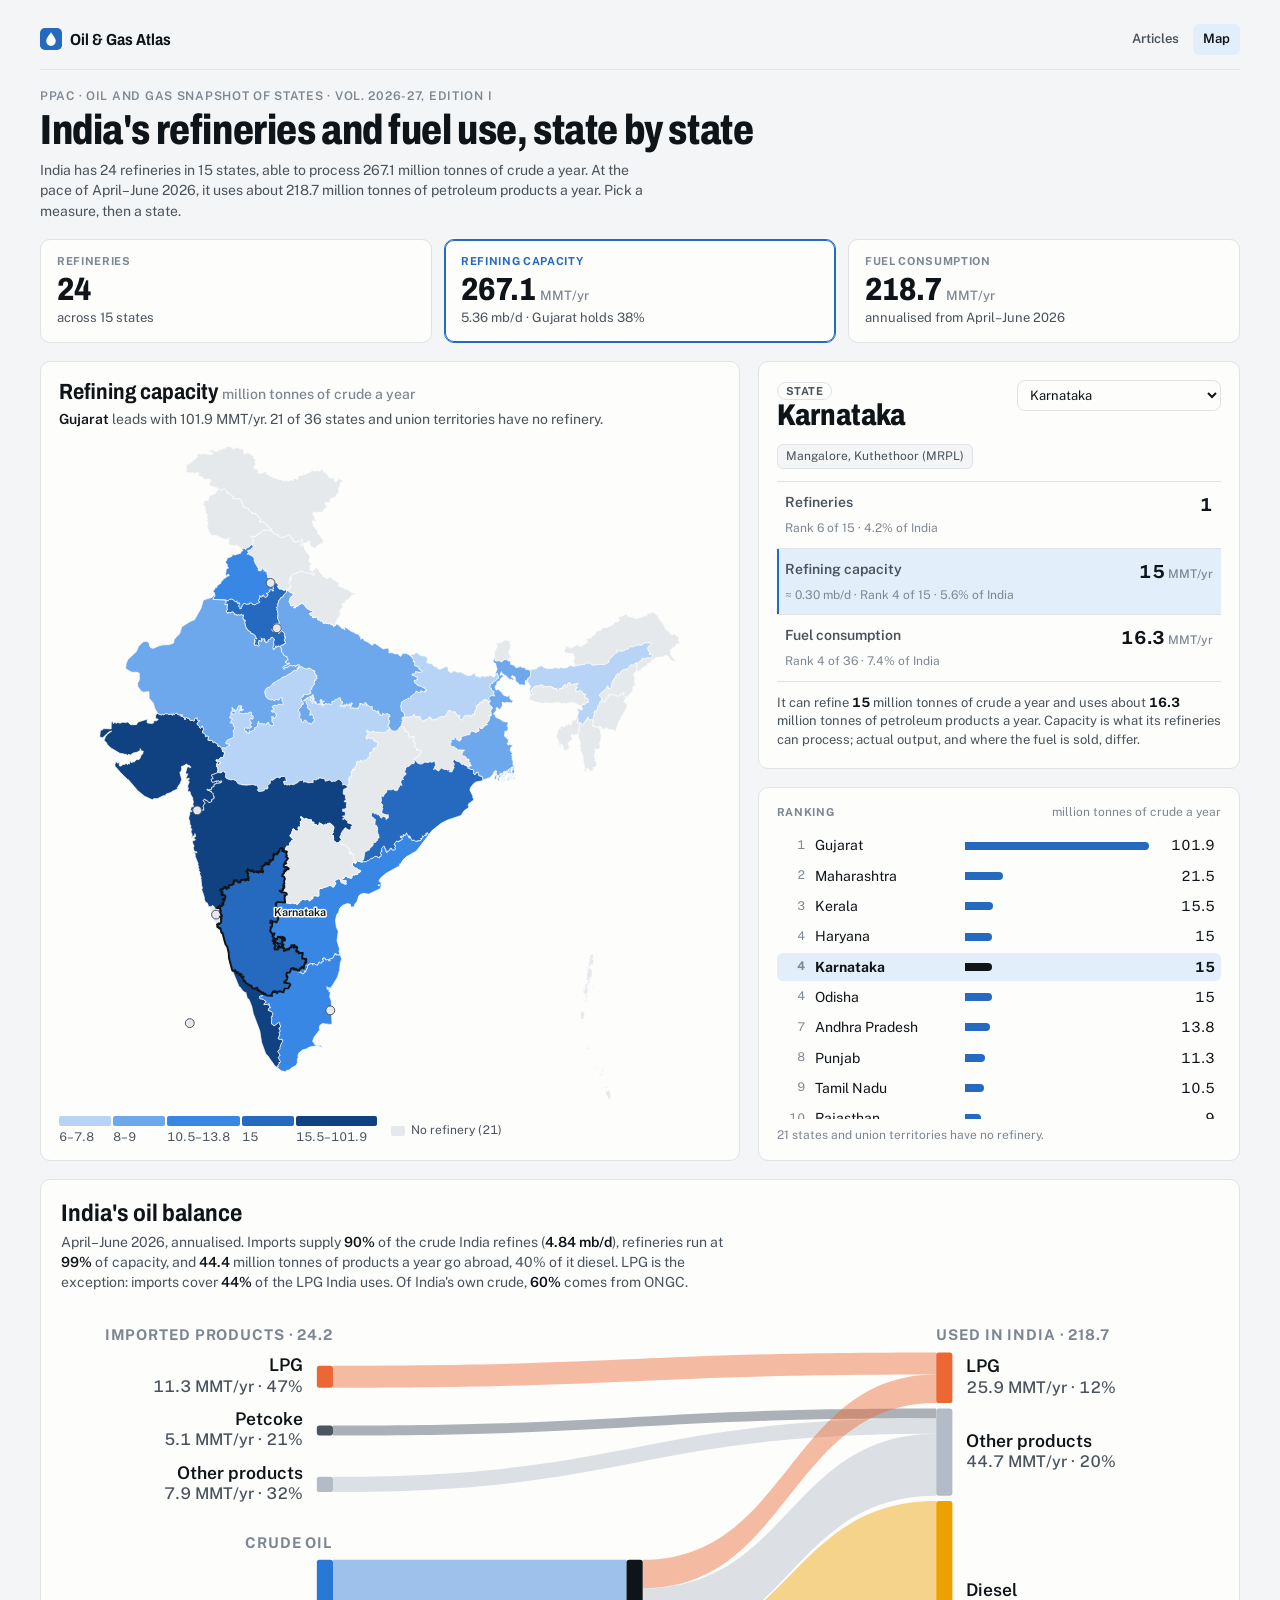
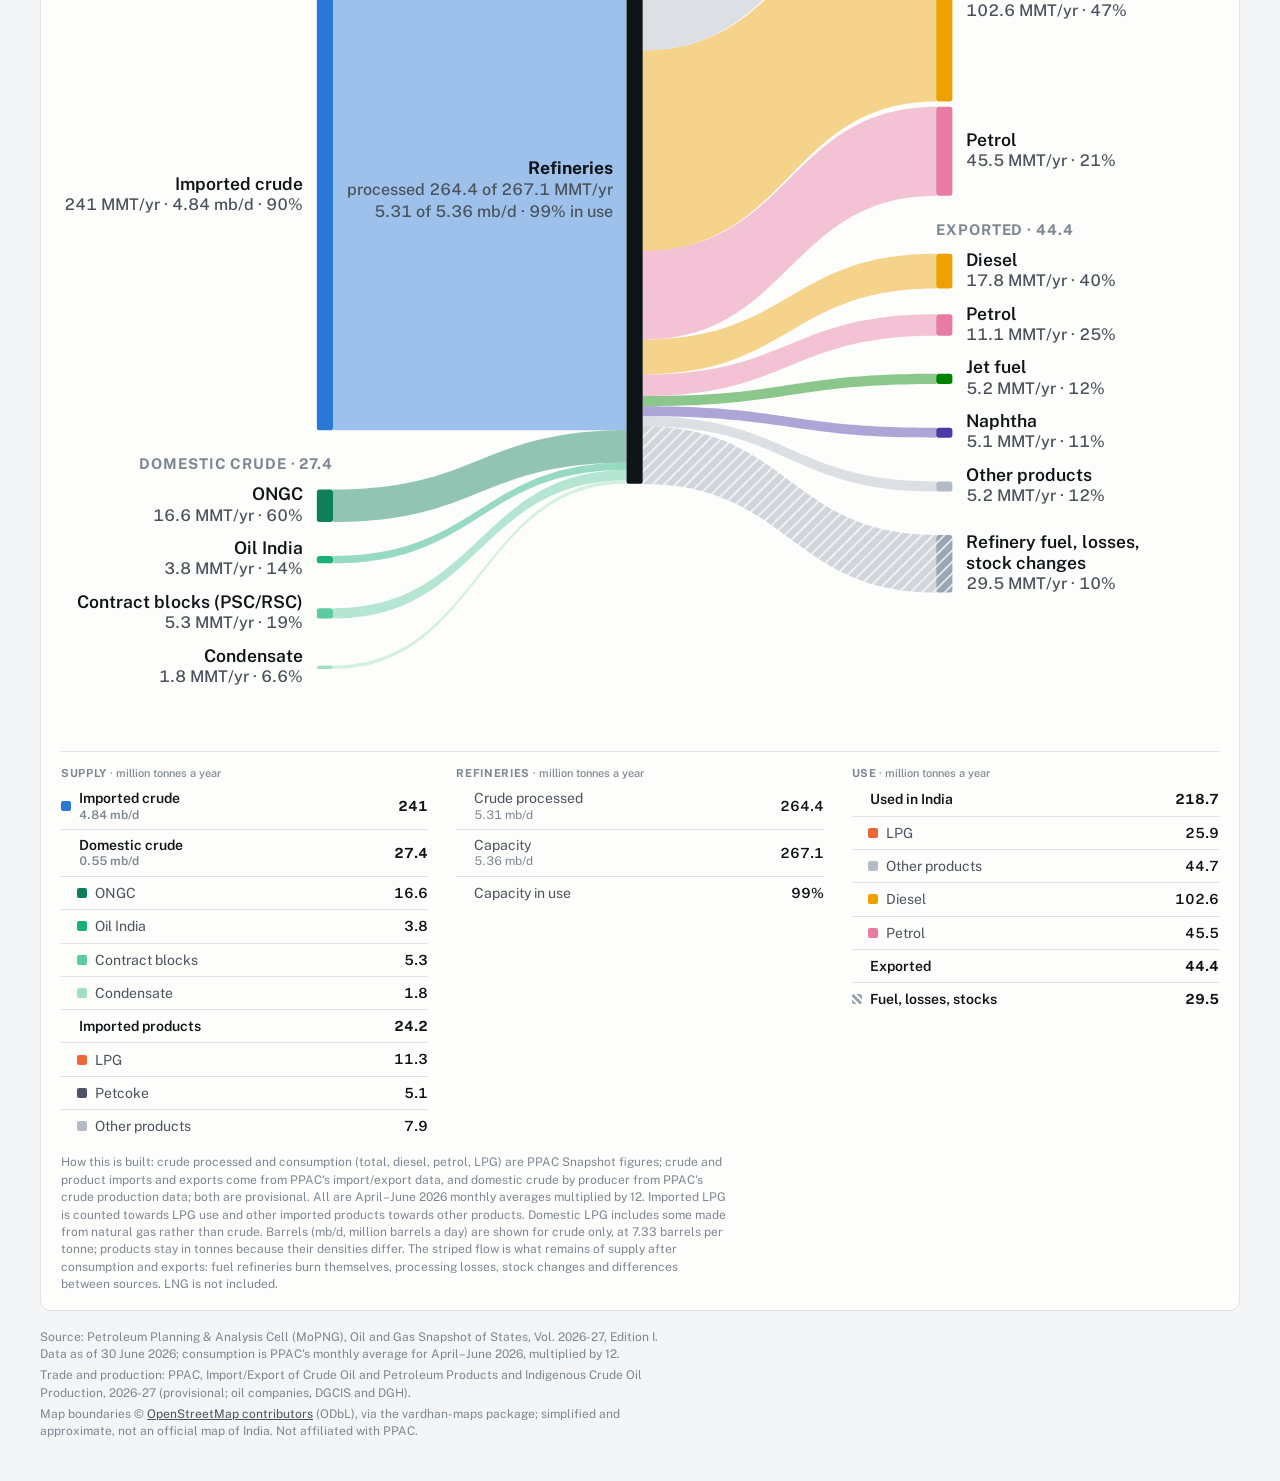
==== commit 813237e2: "Map: right column matches the map's height; share card headline Co-Authored-By: Claude Opus 5.5 <nor" ====
--- a/index.html
+++ b/index.html
@@ -40,6 +40,16 @@
 
 .grid { display: grid; gap: 18px; grid-template-columns: minmax(0, 1.45fr) minmax(0, 1fr); align-items: start; }
 @media (max-width: 900px) { .grid { grid-template-columns: minmax(0, 1fr); } }
+/* Side by side, the two columns end level: the right column takes the map's height (contain: size keeps it
+   from stretching the row), but at least enough for about eight ranking rows; then the map card stretches and
+   centres the map. The ranking fills what is left and scrolls. Images keep their natural height. */
+@media (min-width: 901px) {
+  html:not(.static) .grid { align-items: stretch; }
+  html:not(.static) .side { contain: size; min-height: 760px; }
+  html:not(.static) .mapwrap { flex: 1; display: flex; flex-direction: column; justify-content: center; }
+  html:not(.static) .rankcard { flex: 1; min-height: 0; display: flex; flex-direction: column; }
+  html:not(.static) #rank { flex: 1; min-height: 0; overflow-y: auto; scrollbar-width: thin; }
+}
 .side { display: flex; flex-direction: column; gap: 18px; min-width: 0; }
 .card { background: var(--surface); border: 1px solid var(--line); border-radius: var(--radius); min-width: 0; }
 .mapcard { padding: 18px 18px 14px; display: flex; flex-direction: column; gap: 10px; }
@@ -113,7 +123,13 @@
 .more { margin-top: 10px; font: inherit; font-size: 13px; color: var(--accent); background: none; border: 1px solid var(--line); border-radius: 8px; padding: 6px 12px; cursor: pointer; }
 .more:hover { background: var(--accent-soft); }
 html.static .grid { grid-template-columns: minmax(0, 1.5fr) minmax(0, 1fr); }
-@media (min-width: 640px) { html.embed .grid { grid-template-columns: minmax(0, 1.45fr) minmax(0, 1fr); } }
+@media (min-width: 640px) {
+  html.embed .grid { grid-template-columns: minmax(0, 1.45fr) minmax(0, 1fr); }
+  html.embed:not(.static) .grid { align-items: stretch; }
+  html.embed:not(.static) .side { contain: size; }
+  html.embed:not(.static) .rankcard { flex: 1; min-height: 0; display: flex; flex-direction: column; }
+  html.embed:not(.static) #rank { flex: 1; min-height: 0; overflow-y: auto; scrollbar-width: thin; }
+}
 html.static #map { max-height: 640px; }
 /* Images carry the chart only; the explanation goes in the post. */
 html.static .balnums, html.static .balnote, html.static #ballead, html.static #msub, html.static .ranknote { display: none !important; }
@@ -477,10 +493,13 @@
 $("statecard").addEventListener("change", (e) => { if (e.target.id === "statesel") select(e.target.value); });
 $("statecard").addEventListener("click", (e) => { const b = e.target.closest(".stat"); if (b) { state.metric = b.dataset.code; render(); } });
 
+const SIDE_BY_SIDE = matchMedia(EMBED.mode ? "(min-width: 640px)" : "(min-width: 901px)");
 function renderRank() {
   const list = M.sorted.filter((n) => M.vals[n] > 0);
-  // Images show every state when the list is short (refineries: 15), otherwise the top 10.
-  let shown = state.showAll || (EMBED.isStatic && list.length <= 15) ? list : list.slice(0, 10);
+  // Side by side, the ranking scrolls within the map's height, so it lists every state. Stacked (phones),
+  // it shows the top 10 with a button; embeds and images list every state when there are at most 15.
+  const full = (!EMBED.isStatic && SIDE_BY_SIDE.matches) || (!!EMBED.mode && list.length <= 15);
+  let shown = state.showAll || full ? list : list.slice(0, 10);
   if (!state.showAll && list.includes(state.region) && !shown.includes(state.region)) shown = [...shown, state.region];
   const max = M.vals[list[0]] || 1;
   $("rankunit").textContent = M.m.unitLong;
@@ -493,9 +512,16 @@
   const rest = NAMES.length - list.length;
   $("ranknote").hidden = !rest;
   $("ranknote").textContent = rest ? `${rest} states and union territories have no refinery.` : "";
-  $("more").hidden = list.length <= 10;
+  $("more").hidden = full || list.length <= 10;
   $("more").textContent = state.showAll ? "Show top 10" : `Show all ${list.length}`;
-}
+  // Keep the selected state in view inside the scrolling list (without scrolling the page).
+  const rk = $("rank"), on = rk.querySelector(".on");
+  if (on && rk.scrollHeight > rk.clientHeight) {
+    const top = on.offsetTop - rk.offsetTop;
+    if (top < rk.scrollTop || top + on.offsetHeight > rk.scrollTop + rk.clientHeight) rk.scrollTop = top - rk.clientHeight / 2;
+  }
+}
+SIDE_BY_SIDE.addEventListener("change", renderRank);
 $("rank").addEventListener("click", (e) => { const b = e.target.closest("[data-name]"); if (b) select(b.dataset.name); });
 $("more").addEventListener("click", () => { state.showAll = !state.showAll; renderRank(); });
 
